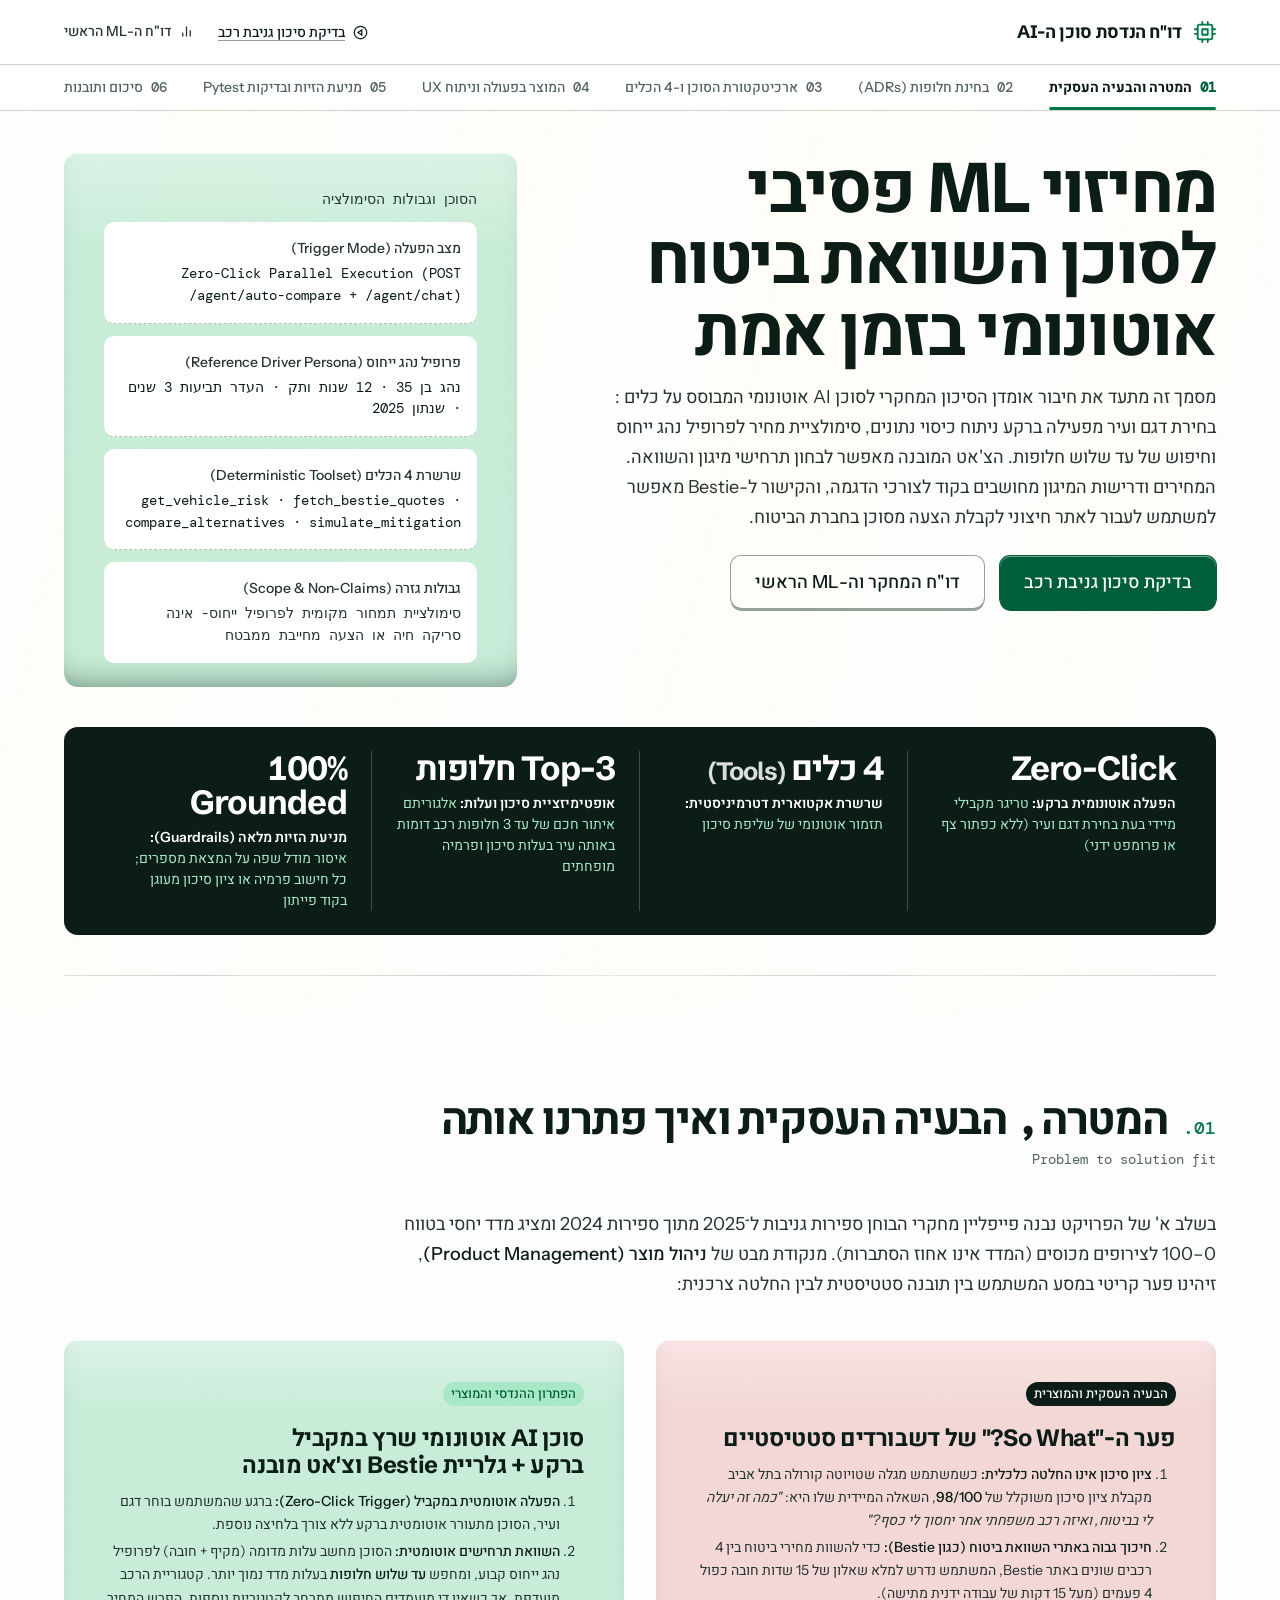
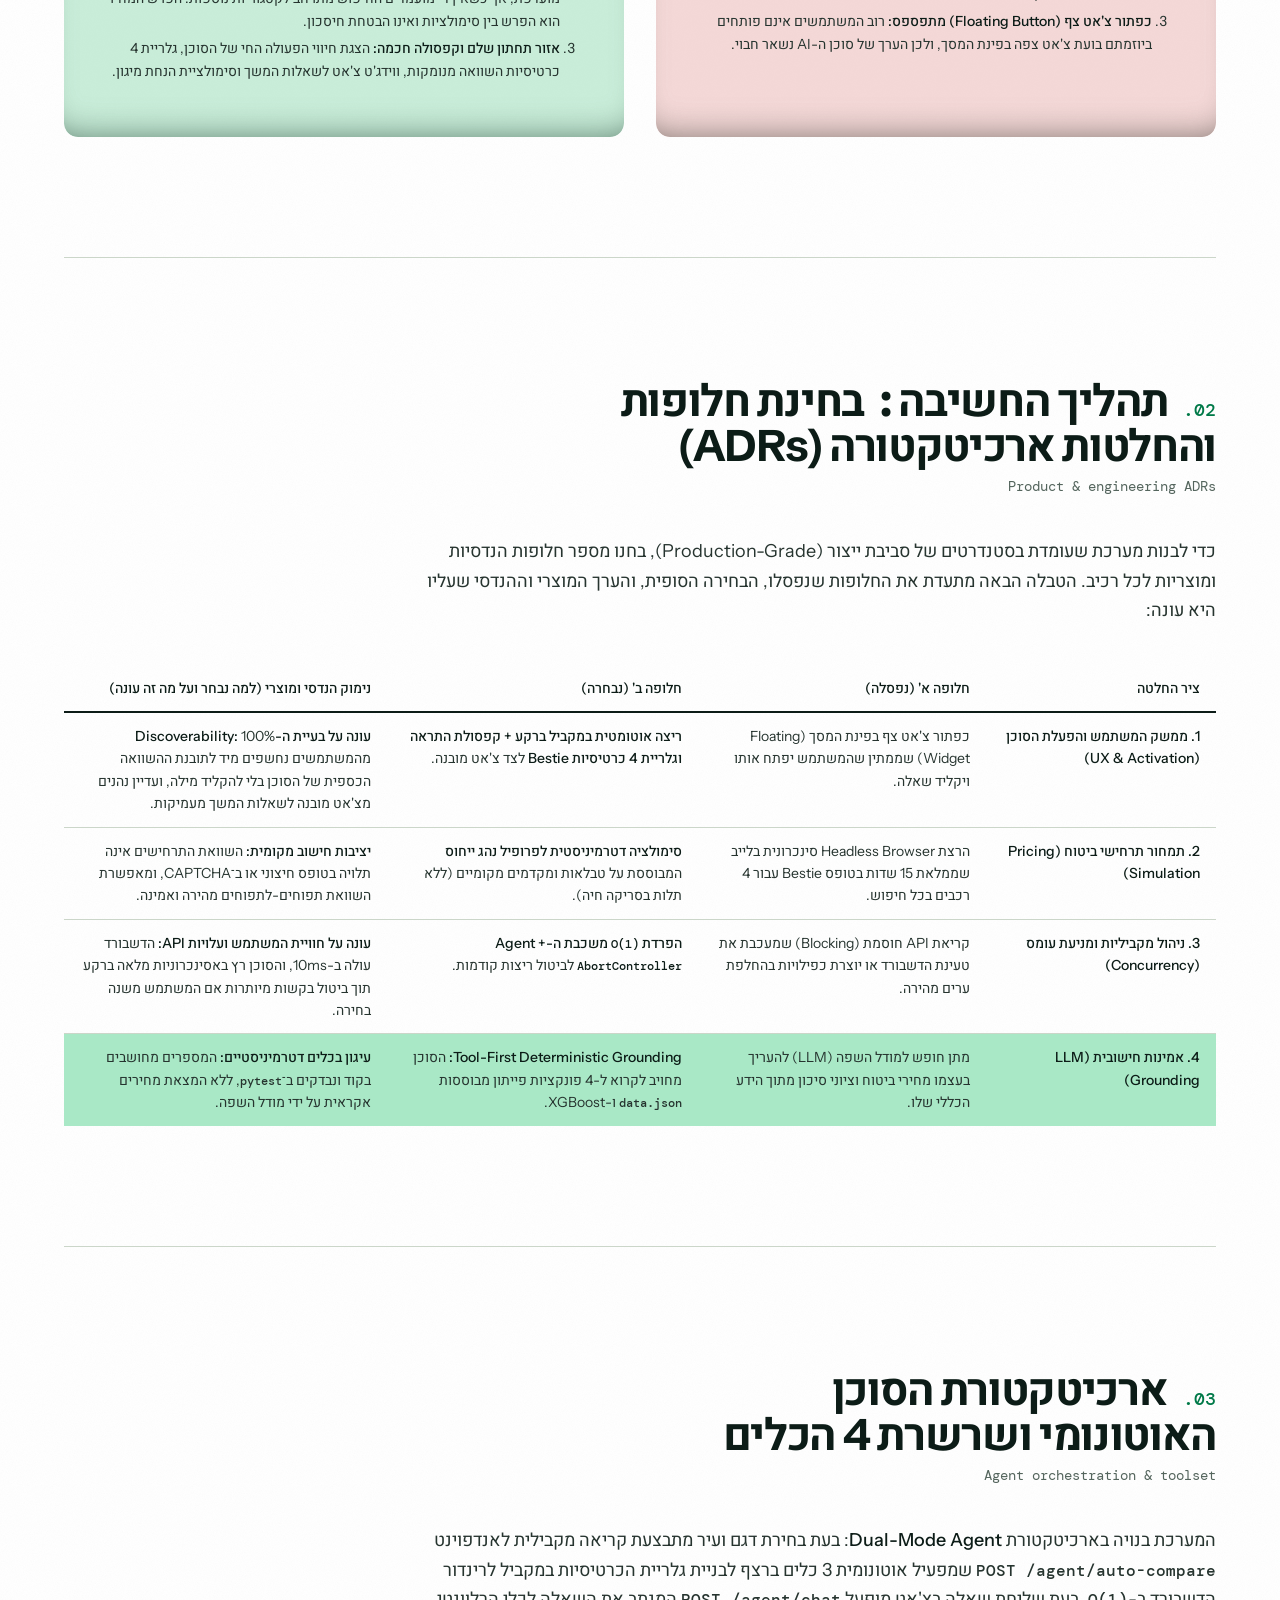
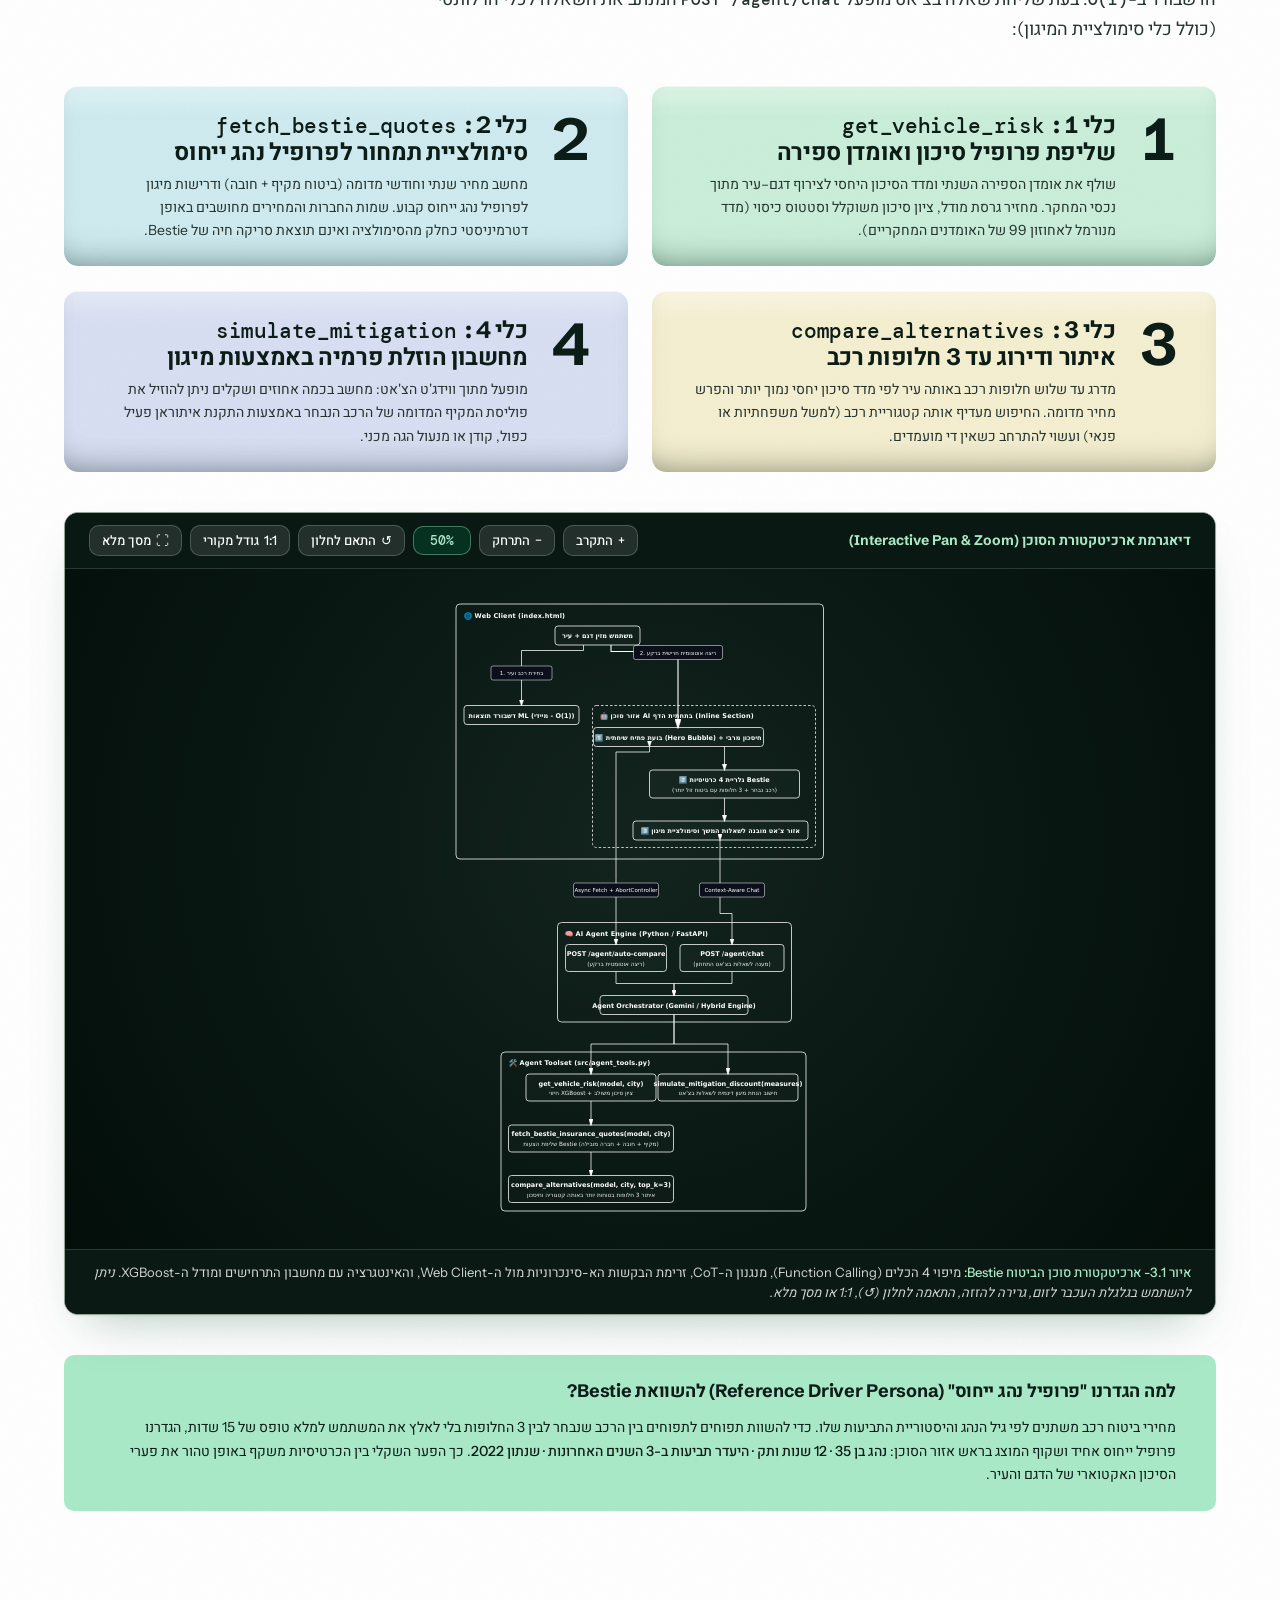
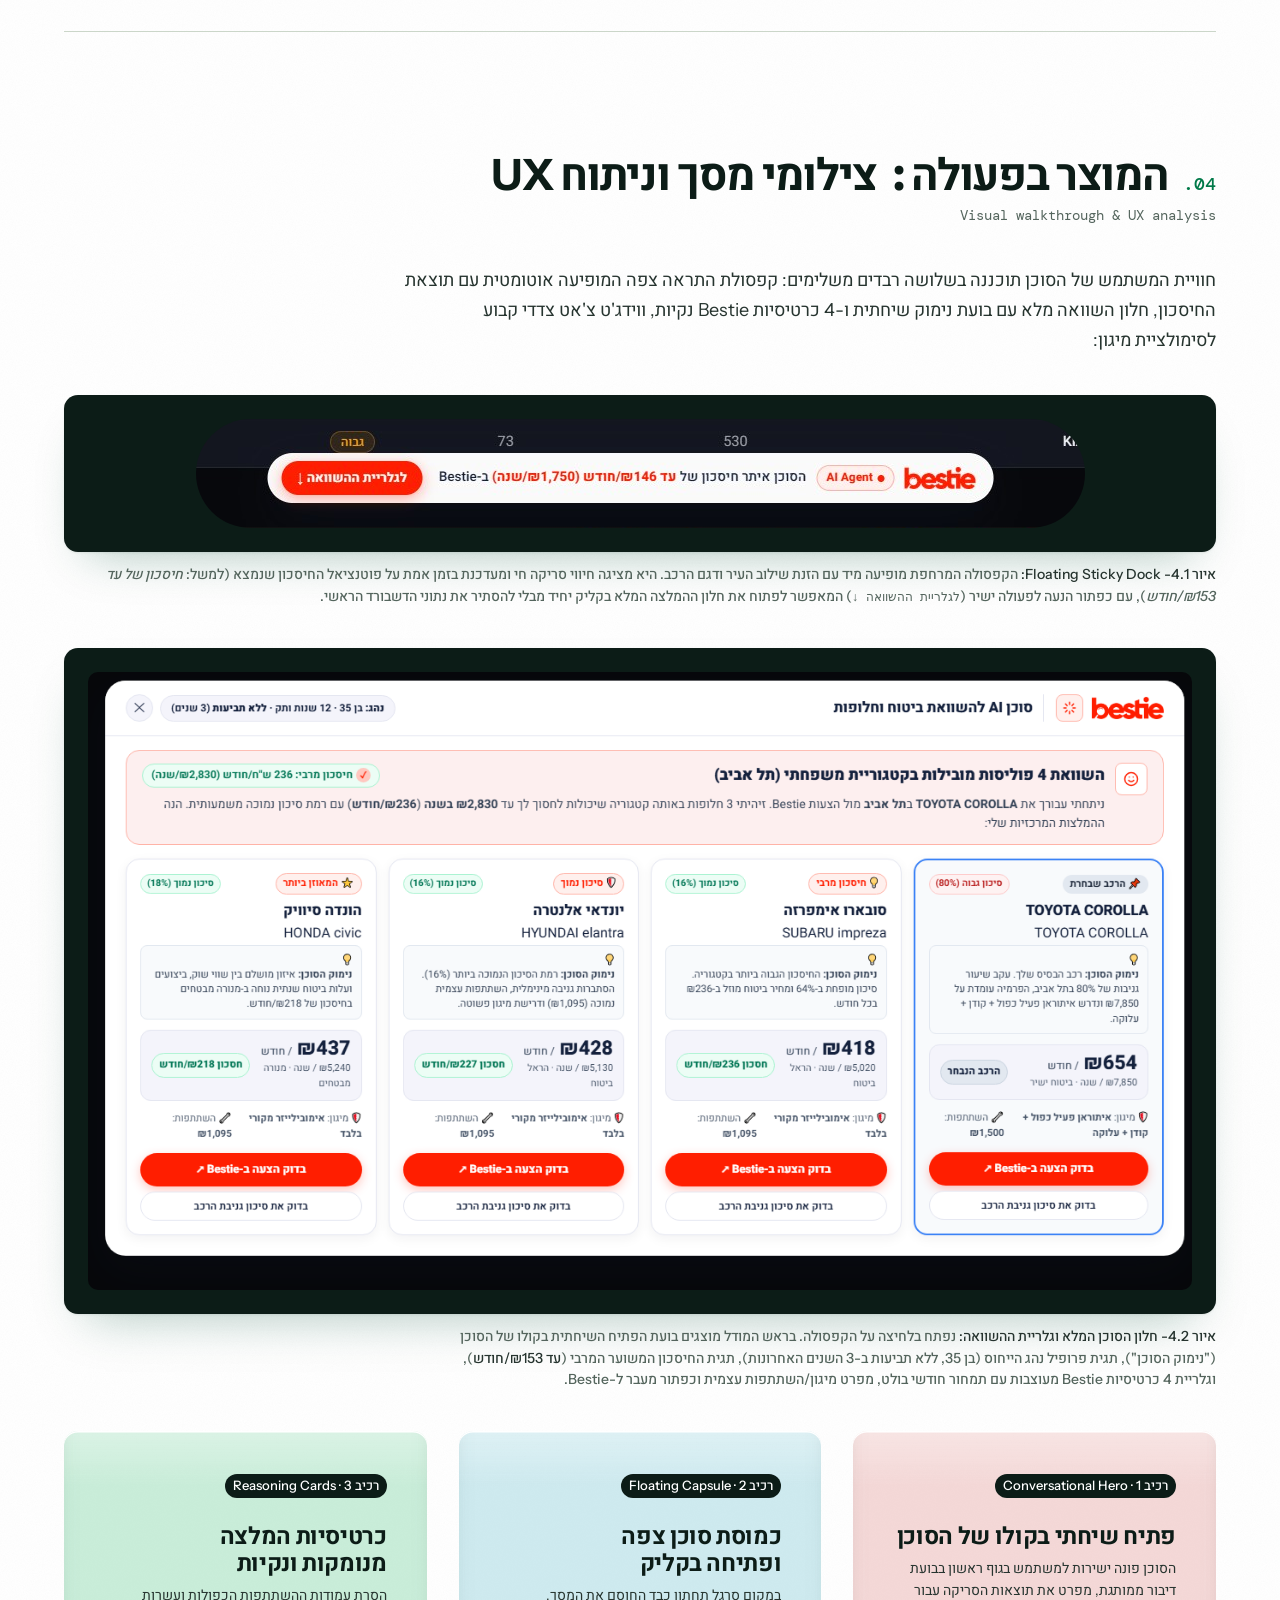
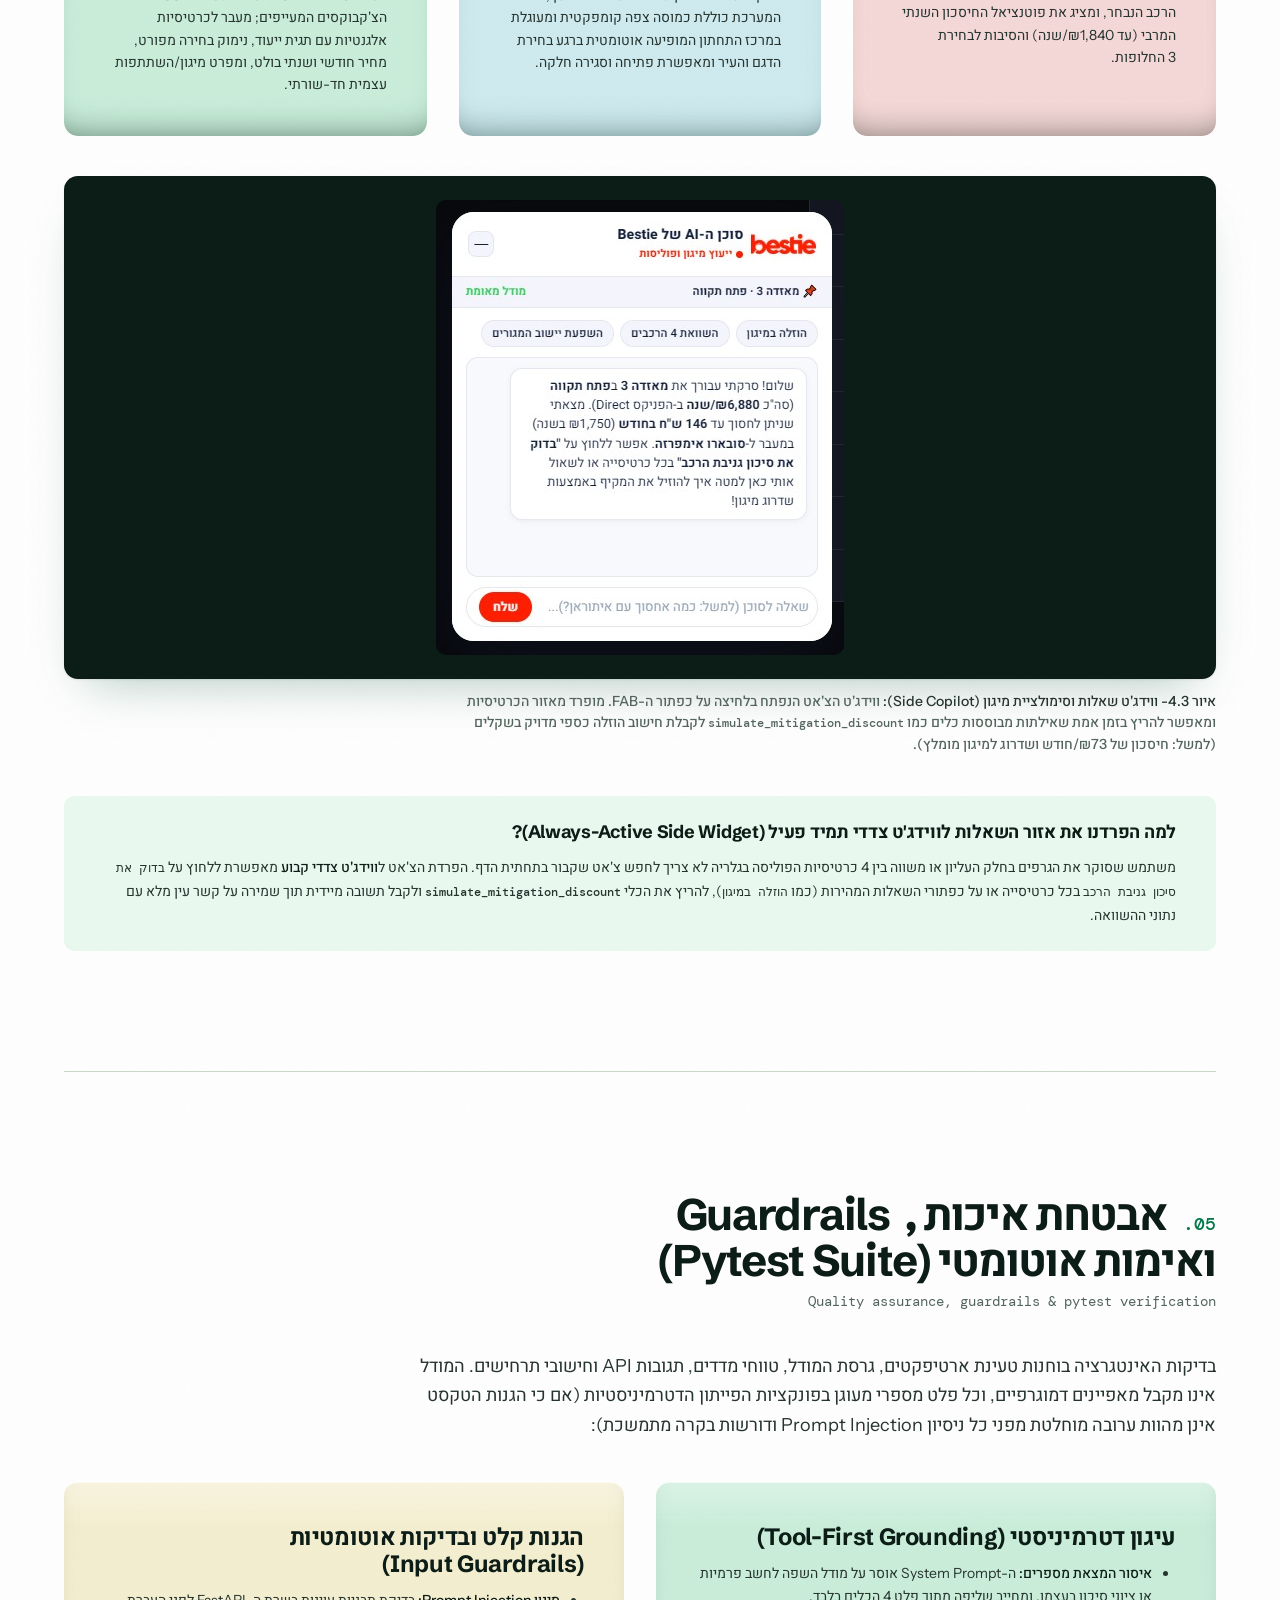
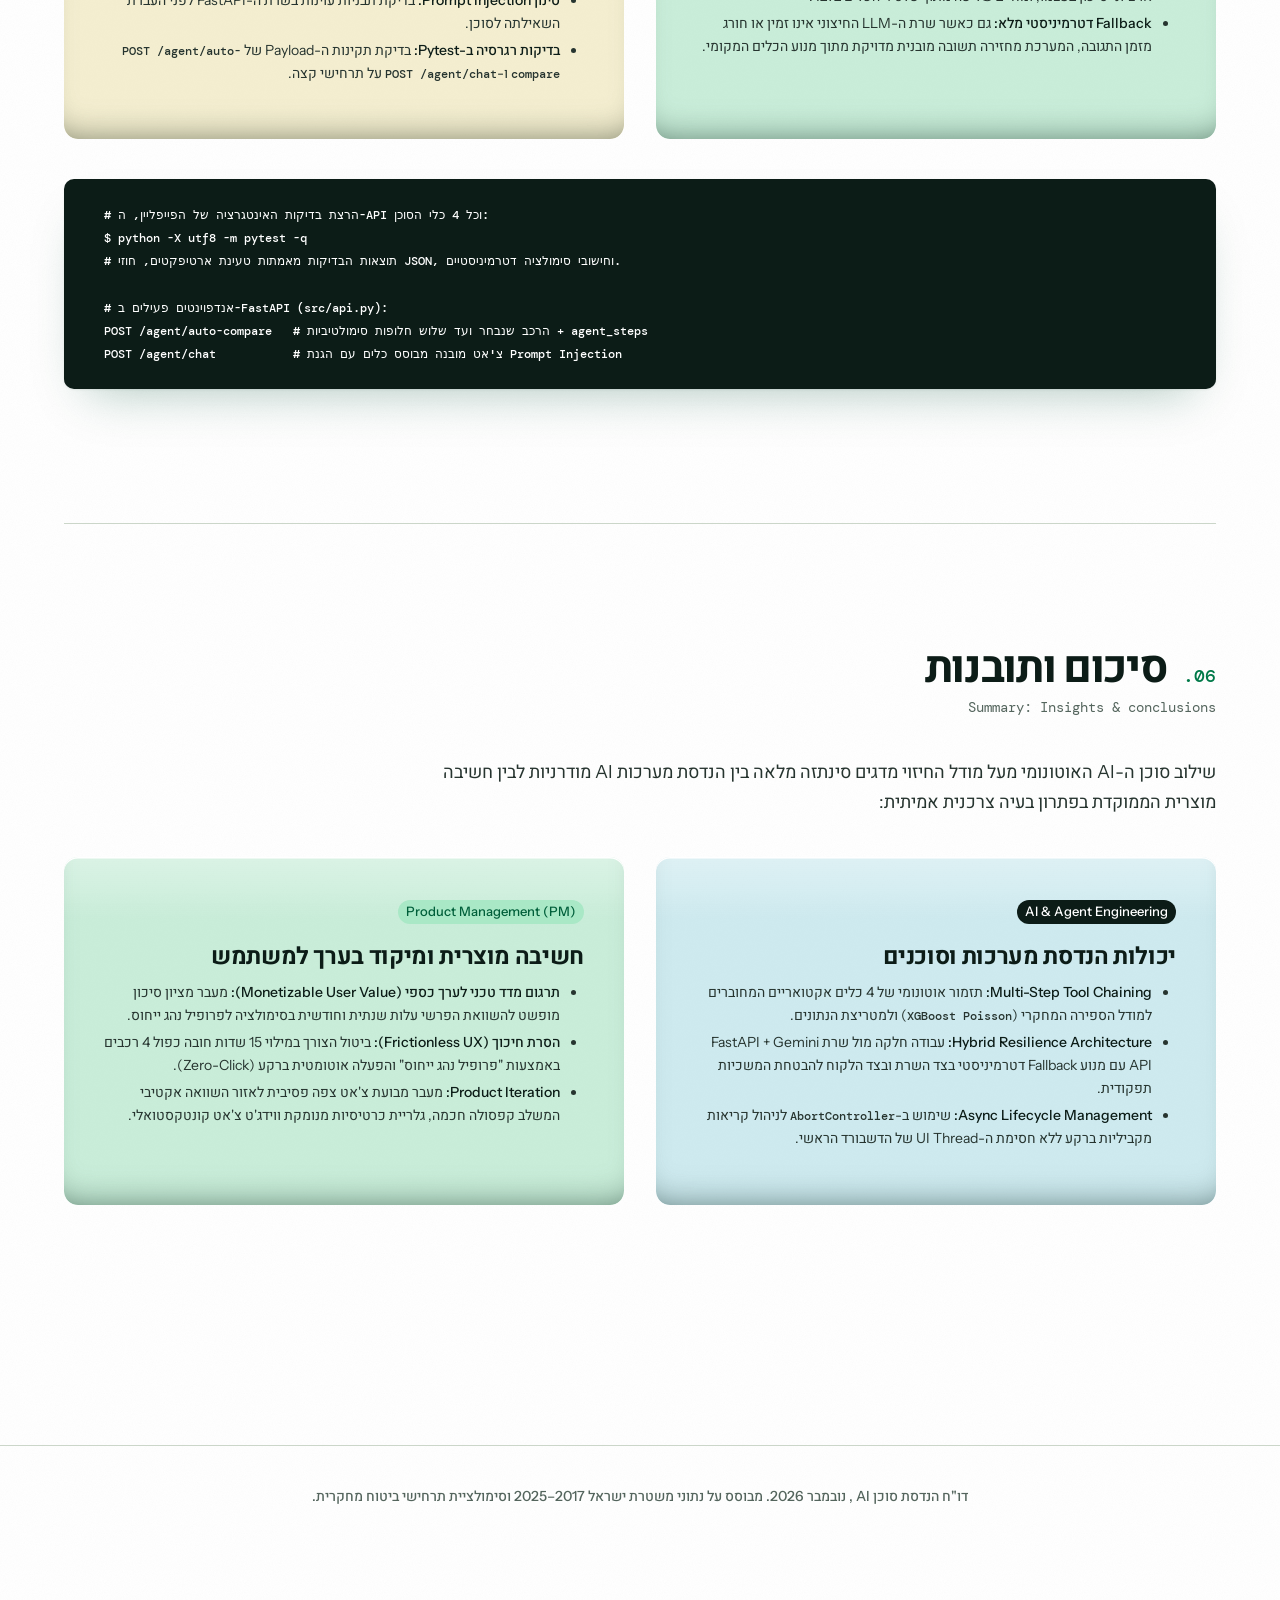
==== web/agent_report.html @ 10a2ee9b "Mobile UX for reports: hamburger nav, compact padding, sticky CTA banner, full-width images" ====
<!DOCTYPE html>
<html lang="he" dir="rtl">

<head>
    <meta charset="utf-8" />
    <meta content="width=device-width, initial-scale=1.0" name="viewport" />
    <title>סוכן אוטונומי לבדיקת חיסכון בביטוח הרכב | AI Engineering &amp; Product Portfolio</title>
    <meta
        content="תיעוד הנדסי ומוצרי מלא של סוכן ה-AI האוטונומי להשוואת מחירי ביטוח רכב באתר Bestie וניתוח חלופות מבוסס XGBoost."
        name="description" />

    <!-- Google Fonts: Dose Theme System -->
    <link href="https://fonts.googleapis.com" rel="preconnect" />
    <link crossorigin="" href="https://fonts.gstatic.com" rel="preconnect" />
    <link
        href="https://fonts.googleapis.com/css2?family=Schibsted+Grotesk:wght@500;700&family=Instrument+Sans:wght@400;500&family=DM+Mono:wght@400;500&family=Heebo:wght@400;500;700&display=swap"
        rel="stylesheet" />

    <style>
        /* Hallmark · shape: Long Document · genre: modern-minimal · theme: Dose · companion: Bestie Copilot Agent Report */
        /* ── tokens (Dose) ──────────────────────────────────────── */
        :root {
            --space-3xs: 2px;
            --space-2xs: 4px;
            --space-xs: 8px;
            --space-sm: 12px;
            --space-md: 16px;
            --space-lg: 24px;
            --space-xl: 40px;
            --space-2xl: 64px;
            --space-3xl: 96px;
            --space-4xl: 144px;
            --text-xs: 0.8125rem;
            --text-sm: 0.875rem;
            --text-md: 1.125rem;
            --text-lg: 1.25rem;
            --text-xl: 1.5625rem;
            --text-2xl: 1.953rem;
            --text-3xl: 2.441rem;
            --text-display-s: clamp(2.25rem, 4vw + 0.5rem, 3.75rem);
            --text-display: clamp(2.5rem, 4vw + 1rem, 4.75rem);
            --text-section: clamp(1.9rem, 2.2vw + 1rem, 3.25rem);
            --text-title: clamp(1.25rem, 0.75vw + 0.875rem, 1.625rem);
            --text-lead: clamp(1.125rem, 0.35vw + 1rem, 1.375rem);
            --ease-out: cubic-bezier(0.16, 1, 0.3, 1);
            --ease-in: cubic-bezier(0.7, 0, 0.84, 0);
            --ease-in-out: cubic-bezier(0.65, 0, 0.35, 1);
            --dur-micro: 120ms;
            --dur-short: 220ms;
            --dur-long: 420ms;
            --container: 1440px;
            --gutter: 64px;
            --gap-columns: 32px;
            --section-gap-s: 120px;
            --section-gap: 144px;
            --section-gap-l: 176px;
            --z-base: 1;
            --z-raised: 10;
            --z-dropdown: 100;
            --z-sticky: 200;
            --z-sticky-nav: 300;
            --z-modal: 400;
            --z-toast: 500;
            --z-tooltip: 600;

            --color-paper: #ffffff;
            --color-paper-2: oklch(96.5% 0.02 160);
            --color-paper-3: oklch(93% 0.036 160);
            --color-ink: oklch(21% 0.025 170);
            --color-ink-2: oklch(31% 0.02 170);
            --color-muted: oklch(49% 0.024 165);
            --color-rule: oklch(86.5% 0.022 140);
            --color-rule-2: oklch(70% 0.024 150);
            --color-accent: oklch(50% 0.13 160);
            --color-accent-deep: oklch(42% 0.11 162);
            --color-accent-soft: oklch(88% 0.08 160);
            --color-accent-ink: oklch(99% 0.006 160);
            --color-focus: oklch(45% 0.14 160);
            --p-mon: oklch(85% 0.052 22);
            --p-tue: oklch(87.5% 0.058 64);
            --p-wed: oklch(91.5% 0.064 98);
            --p-thu: oklch(86.5% 0.075 160);
            --p-fri: oklch(87% 0.048 210);
            --p-sat: oklch(84% 0.045 270);
            --p-sun: oklch(84% 0.048 322);
            --light: oklch(99.4% 0.016 84);
            --glint: oklch(100% 0 0);

            --font-display: "Schibsted Grotesk", "Heebo", ui-sans-serif, sans-serif;
            --font-body: "Instrument Sans", "Heebo", ui-sans-serif, sans-serif;
            --font-outlier: "DM Mono", ui-monospace, monospace;
            --display-weight: 700;
            --tracking-display: -0.03em;
            --radius-card: 14px;
            --radius-inner: 10px;
            --radius-pill: 999px;
            --rule-hair: 1px;
            --shadow-card: 0 1px 2px oklch(30% 0.03 165 / 0.08), 0 24px 48px -24px oklch(40% 0.08 165 / 0.35);
            --shadow-lift: 0 1px 1px oklch(30% 0.03 165 / 0.10), 8px 18px 28px -14px oklch(36% 0.06 165 / 0.32), 18px 40px 60px -30px oklch(40% 0.08 165 / 0.30);
            --header-top-h: 64px;
            --header-nav-h: 48px;
            --header-h: 112px;
            --measure: 52ch;
        }

        /* ── base ───────────────────────────────────────────────── */
        *,
        *::before,
        *::after {
            box-sizing: border-box;
        }

        html,
        body {
            overflow-x: clip;
        }

        html {
            scrollbar-color: var(--color-muted) var(--color-paper);
            scroll-padding-top: calc(var(--header-h) + var(--space-md));
            scroll-behavior: smooth;
        }

        body {
            margin: 0;
            padding-top: var(--header-h);
            padding-bottom: var(--section-gap-s);
            background-color: var(--color-paper);
            background-image: url("data:image/svg+xml,%3Csvg xmlns='http://www.w3.org/2000/svg' width='140' height='140'%3E%3Cfilter id='g'%3E%3CfeTurbulence type='fractalNoise' baseFrequency='0.9' numOctaves='2' stitchTiles='stitch'/%3E%3CfeColorMatrix type='saturate' values='0'/%3E%3C/filter%3E%3Crect width='140' height='140' filter='url(%23g)' opacity='0.05'/%3E%3C/svg%3E");
            color: var(--color-ink-2);
            font-family: var(--font-body);
            font-size: var(--text-md);
            line-height: 1.5;
            font-weight: 400;
            -webkit-font-smoothing: antialiased;
            caret-color: var(--color-accent);
        }

        ::selection {
            background: color-mix(in oklab, var(--color-accent) 22%, transparent);
            color: var(--color-ink);
        }

        :focus-visible {
            outline: 2px solid var(--color-focus);
            outline-offset: 2px;
        }

        a {
            color: inherit;
            text-decoration-thickness: 1px;
            text-underline-offset: 0.2em;
            text-decoration-color: var(--color-rule-2);
            transition: text-decoration-color var(--dur-short) var(--ease-out), color var(--dur-short) var(--ease-out);
        }

        a:hover {
            text-decoration-color: var(--color-accent);
        }

        h1,
        h2,
        h3,
        h4,
        h5 {
            margin: 0;
            font-family: var(--font-display);
            font-weight: var(--display-weight);
            font-synthesis: none;
            font-variant-numeric: lining-nums tabular-nums;
            letter-spacing: var(--tracking-display);
            line-height: 1.02;
            overflow-wrap: break-word;
            min-width: 0;
            text-wrap: balance;
            color: var(--color-ink);
        }

        h1 {
            max-width: 22ch;
            font-size: var(--text-display);
        }

        h2 {
            max-width: 30ch;
            font-size: var(--text-section);
        }

        h3 {
            /* max-width: 40ch; */
            font-size: var(--text-title);
            line-height: 1.15;
            letter-spacing: -0.015em;
        }

        h4,
        h5 {
            max-width: 44ch;
            font-size: var(--text-lg);
            font-weight: 500;
            line-height: 1.3;
            letter-spacing: -0.01em;
        }

        h5 {
            font-size: var(--text-md);
        }

        p {
            margin: 0;
            text-wrap: pretty;
            overflow-wrap: break-word;
            max-width: var(--measure);
        }

        .lead,
        .standfirst {
            font-family: var(--font-body);
            font-size: 20px;
            font-weight: 400;
            line-height: 30px;
            max-width: 52ch;
            color: var(--color-ink-2);
        }

        strong,
        b {
            font-weight: 500;
            color: var(--color-ink);
        }

        h1 strong,
        h2 strong,
        h3 strong,
        h4 strong,
        h5 strong,
        .metric-value strong {
            font-weight: inherit;
            color: inherit;
        }

        img,
        video {
            max-width: 100%;
            height: auto;
            display: block;
        }

        svg {
            display: block;
        }

        code {
            font-family: var(--font-outlier);
            font-weight: 500;
            font-size: 0.88em;
            overflow-wrap: break-word;
        }

        button,
        input,
        select,
        textarea {
            font: inherit;
        }

        small,
        figcaption,
        th,
        nav,
        label,
        .btn,
        .badge,
        .pill-num,
        .contract-label,
        .metric-label {
            font-family: var(--font-body);
            font-weight: 500;
        }

        .container,
        .page-body {
            width: var(--container);
            max-width: 100%;
            margin-inline: auto;
            padding-inline: var(--gutter);
            box-sizing: border-box;
        }

        .num,
        .figure,
        .metric-value,
        td.num {
            font-variant-numeric: lining-nums tabular-nums;
        }

        /* ── reading progress (removed) ────────────────────────── */

        /* ── the plastic surface language ───────────────────────── */
        .plastic {
            border-radius: var(--radius-card);
            background:
                linear-gradient(color-mix(in oklab, var(--glint) 32%, transparent), transparent 18%),
                color-mix(in oklab, var(--t, var(--p-thu)) 62%, transparent);
            box-shadow: inset 0 1.5px 0 var(--glint), inset 0 -24px 36px -28px color-mix(in oklab, var(--t, var(--p-thu)) 45%, var(--color-ink));
        }

        /* ── chrome: the bar and the chapter strip ──────────────── */
        .fixed-header {
            position: fixed;
            inset-block-start: 0;
            inset-inline: 0;
            z-index: var(--z-sticky-nav);
            background: color-mix(in oklab, var(--color-paper) 94%, transparent);
            backdrop-filter: blur(10px);
            border-bottom: var(--rule-hair) solid var(--color-rule);
        }

        .header-inner {
            display: flex;
            align-items: center;
            justify-content: space-between;
            gap: var(--space-lg);
            min-height: var(--header-top-h);
            width: var(--container);
            max-width: 100%;
            margin-inline: auto;
            padding-inline: var(--gutter);
            box-sizing: border-box;
        }

        .header-brand {
            display: flex;
            align-items: center;
            gap: var(--space-sm);
            min-width: 0;
        }

        .header-brand-icon {
            color: var(--color-accent);
            flex-shrink: 0;
        }

        .header-brand-icon svg {
            width: 22px;
            height: 22px;
        }

        .header-title {
            margin: 0;
            font-family: var(--font-display);
            font-size: var(--text-md);
            font-weight: 700;
            line-height: 1.15;
            letter-spacing: -0.02em;
            color: var(--color-ink);
            white-space: nowrap;
        }

        .header-subtitle {
            margin: 0;
            font-family: var(--font-outlier);
            font-size: var(--text-xs);
            color: var(--color-muted);
            line-height: 1.3;
            white-space: nowrap;
        }

        .header-actions {
            display: flex;
            align-items: center;
            gap: var(--space-lg);
            flex-shrink: 0;
            min-width: 0;
            max-width: 100%;
        }

        .btn-secondary-nav {
            display: inline-flex;
            align-items: center;
            gap: var(--space-xs);
            font-family: var(--font-body);
            font-size: var(--text-sm);
            font-weight: 500;
            color: var(--color-ink-2);
            text-decoration: none;
            white-space: nowrap;
            padding-block: var(--space-xs);
            border-bottom: 1px solid transparent;
            transition: color var(--dur-micro) var(--ease-out), border-color var(--dur-micro) var(--ease-out);
        }

        .btn-secondary-nav:hover {
            color: var(--color-ink);
            border-bottom-color: var(--color-accent);
        }

        .btn-secondary-nav:active {
            transform: translateY(1px);
        }

        .btn-secondary-nav svg {
            width: 15px;
            height: 15px;
        }

        .btn-live-app {
            display: inline-flex;
            align-items: center;
            gap: var(--space-xs);
            font-family: var(--font-body);
            font-size: var(--text-sm);
            font-weight: 500;
            color: var(--color-ink);
            text-decoration: underline;
            text-decoration-color: var(--color-rule-2);
            text-underline-offset: 0.22em;
            white-space: nowrap;
            transition: text-decoration-color var(--dur-short) var(--ease-out);
        }

        .btn-live-app:hover {
            text-decoration-color: var(--color-accent);
        }

        .btn-live-app svg {
            width: 15px;
            height: 15px;
        }

        .chapter-nav-bar {
            border-top: var(--rule-hair) solid var(--color-rule);
            background: var(--color-paper);
        }

        .chapter-nav-pills {
            position: relative;
            display: flex;
            align-items: stretch;
            justify-content: space-between;
            gap: clamp(12px, 1.5vw, 28px);
            width: var(--container);
            max-width: 100%;
            margin-inline: auto;
            padding-inline: var(--gutter);
            box-sizing: border-box;
            overflow-x: auto;
            scrollbar-width: none;
        }

        .chapter-nav-pills::-webkit-scrollbar {
            display: none;
        }

        .chap-nav-pill {
            position: relative;
            display: inline-flex;
            align-items: center;
            gap: var(--space-xs);
            padding-block: var(--space-sm);
            font-family: var(--font-body);
            font-size: var(--text-sm);
            font-weight: 500;
            color: var(--color-muted);
            text-decoration: none;
            white-space: nowrap;
            flex-shrink: 0;
            transition: color var(--dur-micro) var(--ease-out);
        }

        .chap-nav-pill:hover {
            color: var(--color-ink);
        }

        .chap-nav-pill:active {
            transform: translateY(1px);
        }

        .chap-nav-pill.active {
            color: var(--color-ink);
            font-weight: 700;
        }

        .pill-num {
            font-family: var(--font-outlier);
            font-variant-numeric: tabular-nums;
            color: var(--color-muted);
            min-width: auto;
            flex-shrink: 0;
            display: inline-block;
        }

        .chap-nav-pill.active .pill-num {
            color: var(--color-accent-deep);
            font-weight: 700;
        }

        .nav-underline-indicator {
            position: absolute;
            inset-block-end: 0;
            left: 0;
            height: 3px;
            border-radius: var(--radius-pill);
            background: var(--color-accent);
            pointer-events: none;
            z-index: 2;
            transform: translate3d(0, 0, 0);
            transition: transform 0.28s cubic-bezier(0.2, 0.9, 0.3, 1.2), width 0.24s cubic-bezier(0.2, 0.9, 0.3, 1.2), opacity 0.2s ease-out;
            opacity: 0;
        }

        /* ── controls: moulded plastic ──────────────────────────── */
        .btn {
            display: inline-flex;
            align-items: center;
            justify-content: center;
            gap: var(--space-xs);
            min-height: 52px;
            padding-inline: var(--space-lg);
            border: 0;
            border-radius: var(--radius-inner);
            background: var(--color-paper-2);
            color: var(--color-ink);
            font-family: var(--font-body);
            font-weight: 500;
            font-size: var(--text-md);
            line-height: 1;
            white-space: nowrap;
            text-decoration: none;
            cursor: pointer;
            box-shadow: inset 0 1px 0 var(--glint), 0 0 0 1px var(--color-rule), 0 3px 0 var(--color-rule);
            transition: transform var(--dur-micro) var(--ease-out), box-shadow var(--dur-micro) var(--ease-out);
        }

        .btn:hover {
            box-shadow: inset 0 1px 0 var(--glint), 0 0 0 1px var(--color-rule-2), 0 3px 0 var(--color-rule-2);
        }

        .btn:active {
            transform: translateY(3px);
            box-shadow: inset 0 1px 0 var(--glint), 0 0 0 1px var(--color-rule);
        }

        .btn--primary,
        .btn:not(.btn--quiet) {
            background: var(--color-accent-deep);
            color: var(--color-accent-ink);
            box-shadow: inset 0 1px 0 color-mix(in oklab, var(--glint) 45%, transparent), 0 0 0 1px var(--color-accent-deep), 0 3px 0 var(--color-accent-deep);
        }

        .btn--primary:hover,
        .btn:not(.btn--quiet):hover {
            background: var(--color-accent);
            box-shadow: inset 0 1px 0 color-mix(in oklab, var(--glint) 45%, transparent), 0 0 0 1px var(--color-accent), 0 3px 0 var(--color-accent-deep);
        }

        .btn--quiet {
            background: transparent;
            color: var(--color-ink);
            box-shadow: inset 0 1px 0 var(--glint), 0 0 0 1px var(--color-rule-2), 0 3px 0 var(--color-rule-2);
        }

        .btn--quiet:hover {
            background: var(--color-paper-2);
            box-shadow: inset 0 1px 0 var(--glint), 0 0 0 1px var(--color-ink-2), 0 3px 0 var(--color-ink-2);
        }

        /* ── hero (Settled: the study text beside its contract tray) ── */
        .hero {
            position: relative;
            padding-block: var(--space-xl);
        }

        .hero::before {
            content: "";
            position: absolute;
            inset: calc(-1 * var(--space-xl)) calc(-1 * var(--space-2xl));
            z-index: 0;
            pointer-events: none;
            background:
                linear-gradient(105deg, transparent 12%, color-mix(in oklab, var(--light) 70%, transparent) 12.5%, transparent 27%),
                linear-gradient(105deg, transparent 31%, color-mix(in oklab, var(--light) 55%, transparent) 31.5%, transparent 45%),
                linear-gradient(105deg, transparent 52%, color-mix(in oklab, var(--light) 65%, transparent) 52.5%, transparent 71%),
                linear-gradient(105deg, transparent 75%, color-mix(in oklab, var(--light) 45%, transparent) 75.5%, transparent 93%);
            filter: blur(16px);
        }

        .hero>* {
            position: relative;
            z-index: 1;
        }

        .study-split {
            display: grid;
            grid-template-columns: minmax(0, 7fr) minmax(0, 5fr);
            gap: var(--space-2xl);
            align-items: start;
        }

        .study-copy {
            max-width: 62ch;
        }

        .study-copy h1 {
            font-size: 70px;
        }

        .study-copy .lead {
            font-size: 18px;
        }

        .hero .lead {
            margin-top: var(--space-md);
            max-width: 52ch;
        }

        .hero-actions {
            display: flex;
            flex-wrap: wrap;
            align-items: center;
            gap: var(--space-md);
            margin-top: var(--space-lg);
        }

        .hero-figures {
            display: grid;
            grid-template-columns: repeat(4, minmax(0, 1fr));
            margin-top: var(--space-xl);
            padding: var(--space-lg) var(--space-xl);
            background: var(--color-ink);
            color: var(--color-paper);
            border-radius: var(--radius-card);
        }

        .contract-grid>*,
        .hero-figures>* {
            min-width: 0;
        }

        .metric-card {
            padding-inline: var(--space-lg);
            border-inline-start: 1px solid color-mix(in oklab, var(--color-paper) 22%, transparent);
            min-width: 0;
            text-align: right;
        }

        .metric-card:first-child {
            padding-inline-start: 0;
            border-inline-start: 0;
        }

        .metric-value {
            font-family: var(--font-display);
            font-size: clamp(1.6rem, 2vw + 0.5rem, 2.6rem);
            font-weight: 700;
            line-height: 1.02;
            letter-spacing: var(--tracking-display);
            font-variant-numeric: lining-nums tabular-nums;
            overflow-wrap: break-word;
            color: var(--color-paper);
            text-align: right;
            direction: rtl;
        }

        .metric-card--lead .metric-value {
            color: var(--color-accent-soft);
        }

        .metric-label {
            margin-top: var(--space-xs);
            font-family: var(--font-body);
            font-size: var(--text-sm);
            font-weight: 500;
            color: var(--color-accent-soft);
            line-height: 1.45;
            font-weight: 400;
            line-height: 1.5;
            text-align: right;
            direction: rtl;
        }

        .metric-label strong {
            color: #ffffff;
            font-weight: 600;
        }

        /* ── the signature: the contract as a pharmacy tray ── */
        .contract-band {
            --t: var(--p-thu);
            margin-top: 0;
            padding: var(--space-xl) var(--space-xl) var(--space-lg);
            border-radius: var(--radius-card);
            background:
                linear-gradient(color-mix(in oklab, var(--glint) 32%, transparent), transparent 18%),
                color-mix(in oklab, var(--t) 62%, transparent);
            box-shadow: inset 0 1.5px 0 var(--glint), inset 0 -24px 36px -28px color-mix(in oklab, var(--t) 45%, var(--color-ink));
        }

        .contract-head {
            font-family: var(--font-outlier);
            font-size: var(--text-sm);
            font-weight: 500;
            letter-spacing: 0;
            color: var(--color-ink-2);
        }

        .contract-grid {
            display: grid;
            grid-template-columns: minmax(0, 1fr);
            gap: var(--space-sm);
            margin-top: var(--space-md);
        }

        .contract-card {
            padding: var(--space-md);
            background: color-mix(in oklab, var(--glint) 55%, var(--color-paper));
            border-radius: var(--radius-inner);
            border-bottom: 1px dashed color-mix(in oklab, var(--color-rule-2) 70%, transparent);
            min-width: 0;
        }

        .contract-label {
            font-family: var(--font-body);
            font-size: var(--text-sm);
            font-weight: 500;
            color: var(--color-ink-2);
        }

        .contract-val {
            margin-top: var(--space-2xs);
            font-family: var(--font-outlier);
            font-size: var(--text-sm);
            color: var(--color-ink);
            line-height: 1.55;
        }

        .contract-card.alert-card {
            margin: 0;
            padding: var(--space-md);
            background: white;
            border-bottom: 0;
        }

        .contract-card.alert-card .contract-label {
            color: var(--color-ink-2);
        }

        .contract-card.alert-card .contract-val {
            color: var(--color-ink-2);
        }

        .key-note {
            display: grid;
            grid-template-columns: minmax(0, 1fr);
            gap: var(--space-xs);
            margin-top: 0;
            padding-top: 8px;
            padding-bottom: 8px;
            border-top: var(--rule-hair) solid var(--color-rule);
        }

        /* ── chapters ───────────────────────────────────────────── */
        .section-card,
        .report-section {
            padding-block: var(--section-gap-s);
            border-top: var(--rule-hair) solid var(--color-rule);
            scroll-margin-top: calc(var(--header-h) + var(--space-md));
        }

        .chapter-head {
            display: block;
            margin-bottom: var(--space-xl);
        }

        .ch-num {
            font-family: var(--font-outlier);
            font-size: var(--text-md);
            font-weight: 500;
            font-variant-numeric: tabular-nums;
            color: var(--color-accent);
            letter-spacing: 0;
            margin-inline-end: var(--space-xs);
        }

        .chapter-id {
            font-family: var(--font-outlier);
            font-size: var(--text-sm);
            color: var(--color-muted);
            margin-top: var(--space-xs);
            direction: ltr;
            text-align: right;
        }

        .section-intro {
            font-size: var(--text-md);
            color: var(--color-ink-2);
            line-height: 1.65;
            max-width: 66ch;
            margin-top: var(--space-md);
        }

        .block-head {
            font-size: var(--text-title);
            margin-top: var(--space-2xl);
            max-width: 48ch;
        }

        .block-sub {
            font-size: var(--text-sm);
            color: var(--color-muted);
            margin-top: var(--space-2xs);
            max-width: 66ch;
            line-height: 1.6;
        }

        .section-card>p {
            margin-top: var(--space-md);
            max-width: 68ch;
        }

        .section-card h3 {
            margin-top: var(--space-2xl);
        }

        .section-card h4 {
            margin-top: var(--space-lg);
        }

        .section-card h3+*,
        .section-card h4+* {
            margin-top: var(--space-sm);
        }

        /* ── Two bands side by side & Three-compartment trays ──── */
        .bands {
            display: grid;
            grid-template-columns: repeat(2, minmax(0, 1fr));
            gap: var(--gap-columns);
            margin-top: var(--space-xl);
        }

        @media (max-width: 60rem) {
            .bands {
                grid-template-columns: minmax(0, 1fr);
            }
        }

        .band {
            padding: var(--space-xl);
            min-width: 0;
        }

        .band h3 {
            font-size: var(--text-title);
            margin-top: var(--space-3xs);
        }

        .band p {
            font-size: var(--text-sm);
            color: var(--color-ink-2);
            margin-top: var(--space-sm);
            line-height: 1.65;
            max-width: 56ch;
        }

        .band ul,
        .band ol {
            font-size: var(--text-sm);
            color: var(--color-ink-2);
            margin-top: var(--space-sm);
            line-height: 1.65;
            padding-inline-start: var(--space-lg);
        }

        .band li+li {
            margin-top: var(--space-2xs);
        }

        .tray {
            display: grid;
            grid-template-columns: repeat(3, minmax(0, 1fr));
            gap: var(--gap-columns);
            margin-top: var(--space-xl);
        }

        @media (max-width: 60rem) {
            .tray {
                grid-template-columns: minmax(0, 1fr);
            }
        }

        .comp {
            padding: var(--space-xl);
            min-width: 0;
        }

        .comp h3 {
            font-size: var(--text-title);
            margin-top: var(--space-xs);
        }

        .comp p {
            margin-top: var(--space-xs);
            color: var(--color-ink-2);
            font-size: var(--text-sm);
            line-height: 1.6;
        }

        /* ── Stations (sequence as plastic bands) ──────────────── */
        .stations {
            margin-top: var(--space-xl);
            display: grid;
            grid-template-columns: repeat(2, minmax(0, 1fr));
            gap: var(--space-lg);
        }

        .station {
            min-width: 0;
            padding: var(--space-lg) var(--space-xl);
            display: grid;
            grid-template-columns: auto minmax(0, 1fr);
            gap: var(--space-lg);
            align-items: start;
        }

        @media (max-width: 60rem) {
            .stations {
                grid-template-columns: minmax(0, 1fr);
            }

            .station {
                grid-template-columns: 1fr;
                gap: var(--space-md);
                padding: var(--space-lg);
            }
        }

        .station-num {
            font-family: var(--font-display);
            font-weight: var(--display-weight);
            letter-spacing: var(--tracking-display);
            font-size: var(--text-display-s);
            line-height: 1;
            color: var(--color-ink);
            font-variant-numeric: tabular-nums;
        }

        .station h3 {
            font-size: var(--text-title);
            margin-top: var(--space-3xs);
            font-variant-numeric: tabular-nums;
        }

        .station p {
            font-size: var(--text-sm);
            color: var(--color-ink-2);
            margin-top: var(--space-xs);
            line-height: 1.65;
            max-width: 100%;
        }

        .station .challenge,
        .station .solution {
            border-radius: var(--radius-inner);
            padding: var(--space-md) var(--space-lg);
            font-size: var(--text-sm);
            line-height: 1.65;
            margin-top: var(--space-sm);
        }

        .station .challenge {
            background: color-mix(in oklab, var(--glint) 50%, transparent);
            color: var(--color-ink-2);
        }

        .station .solution {
            background: var(--color-accent-soft);
            color: var(--color-ink-2);
        }

        .station .solution strong,
        .station .challenge strong {
            color: var(--color-ink);
        }

        /* ── Tables ─────────────────────────────────────────────── */
        .tbl-wrap {
            overflow-x: auto;
            margin-top: var(--space-xl);
        }

        .tbl {
            width: 100%;
            border-collapse: collapse;
            font-size: var(--text-sm);
        }

        .tbl th {
            font-weight: 500;
            color: var(--color-ink);
            text-align: start;
            padding: var(--space-sm) var(--space-md);
            border-bottom: 2px solid var(--color-ink);
            white-space: nowrap;
        }

        .tbl td {
            padding: var(--space-sm) var(--space-md);
            border-bottom: var(--rule-hair) solid var(--color-rule);
            color: var(--color-ink-2);
            vertical-align: top;
            line-height: 1.6;
        }

        .tbl tr:last-child td {
            border-bottom: 0;
        }

        .tbl .c {
            text-align: center;
        }

        .tbl .num {
            font-family: var(--font-outlier);
            font-variant-numeric: tabular-nums;
            white-space: nowrap;
            color: var(--color-ink);
        }

        .row-hi td {
            background: var(--color-paper-2);
        }

        .row-win td {
            background: var(--color-accent-soft);
        }

        /* ── Chips ──────────────────────────────────────────────── */
        .chip {
            display: inline-block;
            padding: var(--space-3xs) var(--space-xs);
            border-radius: var(--radius-pill);
            font-size: var(--text-xs);
            font-weight: 500;
            white-space: nowrap;
            margin-bottom: 1rem;
        }

        .chip-ink {
            background: var(--color-ink);
            color: var(--color-paper);
        }

        .chip-mint {
            background: var(--color-accent-soft);
            color: var(--color-accent-deep);
        }

        .chip-grey {
            background: var(--color-paper-2);
            color: var(--color-muted);
        }

        .chip-line {
            border: var(--rule-hair) solid var(--color-rule-2);
            color: var(--color-ink-2);
        }

        /* ── Notes (callouts) ───────────────────────────────────── */
        .note {
            background: var(--color-paper-2);
            border-radius: var(--radius-inner);
            padding: var(--space-lg) var(--space-xl);
            margin-top: var(--space-xl);
            font-size: var(--text-sm);
            color: var(--color-ink-2);
            line-height: 1.7;
            min-width: 0;
            overflow-x: auto;
        }

        .note ul,
        .note ol {
            padding-inline-start: var(--space-lg);
            margin-top: var(--space-xs);
        }

        .note li+li {
            margin-top: var(--space-2xs);
        }

        .note--mint {
            background: var(--color-accent-soft);
            color: var(--color-ink);
        }

        .note-head {
            font-size: var(--text-md);
            line-height: 1.35;
            margin-bottom: var(--space-2xs);
            font-weight: 700;
            color: var(--color-ink);
        }

        /* ── Charts & Screenshots ───────────────────────────────── */
        .chart {
            margin: var(--space-xl) 0 0;
        }

        .charts-2 {
            display: grid;
            grid-template-columns: repeat(2, minmax(0, 1fr));
            gap: var(--gap-columns);
            margin-top: var(--space-xl);
        }

        @media (max-width: 60rem) {
            .charts-2 {
                grid-template-columns: minmax(0, 1fr);
            }
        }

        .chart-frame {
            border-radius: var(--radius-card);
            overflow: hidden;
            cursor: zoom-in;
            background: var(--color-paper-2);
            display: flex;
            justify-content: center;
            align-items: center;
            padding: var(--space-md);
            box-shadow: var(--shadow-card);
            transition: transform var(--dur-short) var(--ease-out);
        }

        .chart-frame--dark {
            background: var(--color-ink);
            padding: var(--space-lg);
        }

        .chart-frame:hover {
            transform: translateY(-2px);
        }

        .chart-frame img {
            max-width: 100%;
            height: auto;
            display: block;
            border-radius: var(--radius-inner);
        }

        .chart figcaption {
            margin-top: var(--space-sm);
            font-size: var(--text-sm);
            color: var(--color-muted);
            line-height: 1.55;
            max-width: 85ch;
        }

        .chart figcaption strong {
            color: var(--color-ink-2);
        }

        /* ── Interactive Diagram Viewer (Dose Studio Adaptation) ── */
        .diagram-viewer-wrap {
            position: relative;
            background: var(--color-ink);
            border: var(--rule-hair) solid var(--color-rule-2);
            border-radius: var(--radius-card);
            overflow: hidden;
            box-shadow: var(--shadow-card);
            margin-top: var(--space-xl);
            user-select: none;
            scroll-margin-top: calc(var(--header-h) + var(--space-md));
        }

        .diagram-toolbar {
            display: flex;
            align-items: center;
            justify-content: space-between;
            padding: var(--space-sm) var(--space-lg);
            background: color-mix(in oklab, var(--color-ink) 92%, black);
            border-bottom: 1px solid color-mix(in oklab, var(--color-paper) 14%, transparent);
            color: var(--color-paper);
            flex-wrap: wrap;
            gap: var(--space-sm);
            z-index: 10;
            position: relative;
        }

        .diagram-toolbar-title {
            display: flex;
            align-items: center;
            gap: var(--space-xs);
            font-family: var(--font-display);
            font-weight: 700;
            font-size: var(--text-sm);
            color: var(--color-accent-soft);
        }

        .diagram-toolbar-actions {
            display: flex;
            align-items: center;
            gap: var(--space-xs);
            flex-wrap: wrap;
        }

        .diagram-tool-btn {
            background: color-mix(in oklab, var(--color-paper) 10%, transparent);
            border: 1px solid color-mix(in oklab, var(--color-paper) 20%, transparent);
            color: var(--color-paper);
            border-radius: var(--radius-inner);
            padding: 5px 12px;
            font-family: var(--font-body);
            font-size: var(--text-xs);
            font-weight: 500;
            cursor: pointer;
            display: inline-flex;
            align-items: center;
            gap: 5px;
            transition: background var(--dur-micro) var(--ease-out), transform var(--dur-micro) var(--ease-out);
        }

        .diagram-tool-btn:hover {
            background: color-mix(in oklab, var(--color-paper) 20%, transparent);
            transform: translateY(-1px);
        }

        .diagram-tool-btn:active {
            transform: translateY(0);
        }

        .diagram-zoom-badge {
            background: color-mix(in oklab, var(--color-accent) 25%, transparent);
            color: var(--color-accent-soft);
            border: 1px solid color-mix(in oklab, var(--color-accent-soft) 40%, transparent);
            padding: 4px 10px;
            border-radius: var(--radius-inner);
            font-family: var(--font-outlier);
            font-weight: 500;
            font-size: var(--text-xs);
            min-width: 58px;
            text-align: center;
        }

        .diagram-viewport {
            position: relative;
            width: 100%;
            height: 680px;
            background: radial-gradient(circle at 50% 40%, oklch(24% 0.025 170) 0%, oklch(15% 0.02 170) 100%);
            overflow: hidden;
            cursor: grab;
            display: block;
            direction: ltr;
            user-select: none;
        }

        .diagram-viewport.is-dragging {
            cursor: grabbing;
        }

        .diagram-image-wrapper {
            position: absolute;
            left: 0;
            top: 0;
            transform-origin: 0 0;
            will-change: transform;
        }

        .diagram-image-wrapper img {
            display: block;
            pointer-events: none;
            user-select: none;
            -webkit-user-drag: none;
            max-width: none !important;
        }

        .diagram-caption {
            background: color-mix(in oklab, var(--color-ink) 94%, black);
            color: color-mix(in oklab, var(--color-paper) 82%, transparent);
            border-top: 1px solid color-mix(in oklab, var(--color-paper) 14%, transparent);
            padding: var(--space-sm) var(--space-lg);
            font-size: var(--text-xs);
            line-height: 1.55;
        }

        .diagram-caption strong {
            color: var(--color-accent-soft);
        }

        .diagram-viewer-wrap:fullscreen {
            border-radius: 0;
            width: 100vw !important;
            height: 100vh !important;
            margin: 0;
        }

        .diagram-viewer-wrap:fullscreen .diagram-viewport {
            height: calc(100vh - 96px) !important;
        }

        /* ── Code blocks ────────────────────────────────────────── */
        pre {
            background: var(--color-ink);
            color: var(--color-paper);
            padding: var(--space-lg) var(--space-xl);
            border-radius: var(--radius-inner);
            overflow-x: auto;
            max-width: 100%;
            min-width: 0;
            font-family: var(--font-outlier);
            font-size: var(--text-sm);
            line-height: 1.65;
            margin-top: var(--space-xl);
            direction: ltr;
            text-align: left;
            box-shadow: var(--shadow-card);
        }

        /* ── Colophon layout ────────────────────────────────────── */
        .colophon {
            width: var(--container);
            max-width: 100%;
            margin-inline: auto;
            padding-inline: var(--gutter);
            box-sizing: border-box;
            margin-top: var(--section-gap-s);
            padding-top: var(--space-xl);
            border-top: var(--rule-hair) solid var(--color-rule);
            color: var(--color-muted);
            font-family: var(--font-body);
            font-size: var(--text-sm);
            font-weight: 500;
            display: flex;
            flex-wrap: wrap;
            gap: var(--space-sm) var(--space-xl);
            align-items: baseline;
            justify-content: space-between;
        }

        .colophon .c-word {
            font-family: var(--font-display);
            font-weight: var(--display-weight);
            letter-spacing: var(--tracking-display);
            color: var(--color-ink);
            font-size: var(--text-md);
        }

        .colophon nav {
            display: flex;
            gap: var(--space-lg);
            flex-wrap: wrap;
        }

        .colophon a {
            color: var(--color-ink-2);
        }

        /* ── Lightbox ───────────────────────────────────────────── */
        .lightbox-modal {
            display: none;
            position: fixed;
            inset: 0;
            background: color-mix(in oklab, var(--color-ink) 85%, transparent);
            backdrop-filter: blur(8px);
            z-index: var(--z-modal);
            align-items: center;
            justify-content: center;
            padding: var(--space-lg);
        }

        .lightbox-modal.active {
            display: flex;
        }

        .lightbox-content {
            position: relative;
            max-width: 90vw;
            max-height: 90vh;
        }

        .lightbox-content img {
            max-width: 100%;
            max-height: 85vh;
            border-radius: var(--radius-card);
        }

        .lightbox-close {
            position: absolute;
            top: -40px;
            right: 0;
            background: none;
            border: none;
            color: var(--glint);
            font-size: 2rem;
            cursor: pointer;
        }

        /* ── Back to top button ─────────────────────────────────── */
        .btn-top {
            position: fixed;
            bottom: var(--space-lg);
            left: var(--space-lg);
            width: 44px;
            height: 44px;
            background: var(--color-ink);
            color: var(--color-paper);
            border-radius: var(--radius-pill);
            display: flex;
            align-items: center;
            justify-content: center;
            border: none;
            box-shadow: var(--shadow-lift);
            cursor: pointer;
            opacity: 0;
            pointer-events: none;
            transition: opacity var(--dur-short) var(--ease-out), transform var(--dur-short) var(--ease-out);
            z-index: var(--z-toast);
        }

        .btn-top.visible {
            opacity: 1;
            pointer-events: auto;
        }

        .btn-top:hover {
            transform: translateY(-2px);
            background: var(--color-accent-deep);
        }

        .mobile-menu-btn,
        .mobile-nav-drawer,
        .mobile-sticky-cta {
            display: none;
        }

        .mobile-drawer-section-label {
            font-size: 0.72rem;
            font-weight: 700;
            color: var(--color-muted);
            margin: 10px 0 6px;
            padding-inline: 4px;
        }

        .mobile-drawer-links {
            display: flex;
            flex-direction: column;
            gap: 6px;
        }

        .mobile-drawer-link {
            display: flex;
            align-items: center;
            justify-content: space-between;
            padding: 10px 12px;
            border-radius: var(--radius-inner);
            background: var(--color-paper-2);
            border: var(--rule-hair) solid var(--color-rule);
            color: var(--color-ink);
            text-decoration: none;
            font-size: 0.9rem;
            font-weight: 500;
        }

        .mobile-drawer-link--primary {
            background: var(--color-accent-deep);
            color: #ffffff;
            border-color: var(--color-accent-deep);
            font-weight: 700;
        }

        /* ── Responsive ─────────────────────────────────────────── */
        @media (max-width: 60rem) {
            :root {
                --gutter: 24px;
                --section-gap-s: 80px;
                --section-gap: 96px;
                --section-gap-l: 120px;
            }

            .header-actions {
                flex-shrink: 1;
                flex-wrap: nowrap;
                overflow-x: auto;
                scrollbar-width: none;
                gap: var(--space-md);
            }

            .header-actions::-webkit-scrollbar {
                display: none;
            }

            .study-split {
                grid-template-columns: minmax(0, 1fr);
                gap: var(--space-xl);
            }

            .hero-figures {
                grid-template-columns: repeat(2, minmax(0, 1fr));
                row-gap: var(--space-lg);
            }

            .metric-card {
                padding-inline: var(--space-md);
            }

            .hero-figures> :nth-child(2n + 1) {
                padding-inline-start: 0;
                border-inline-start: 0;
            }
        }

        @media (max-width: 40rem) {
            :root {
                --gutter: 12px;
                --section-gap-s: 48px;
                --section-gap: 60px;
                --section-gap-l: 76px;
                --gap-columns: 14px;
                --header-h: 56px;
            }

            body {
                padding-bottom: 84px;
            }

            .header-inner {
                flex-wrap: nowrap;
                justify-content: space-between;
                gap: 10px;
                padding-block: 8px;
                min-height: 56px;
            }

            .header-brand {
                width: auto;
                flex: 1;
                min-width: 0;
            }

            .header-title {
                font-size: 0.9rem;
                overflow: hidden;
                text-overflow: ellipsis;
            }

            .header-actions,
            .chapter-nav-bar {
                display: none;
            }

            .mobile-menu-btn {
                display: inline-flex;
                align-items: center;
                justify-content: center;
                width: 40px;
                height: 40px;
                border-radius: var(--radius-inner);
                border: var(--rule-hair) solid var(--color-rule-2);
                background: var(--color-paper);
                color: var(--color-ink);
                cursor: pointer;
                flex-shrink: 0;
            }

            .mobile-nav-drawer.open {
                display: block;
                position: fixed;
                top: 56px;
                inset-inline: 0;
                max-height: calc(100dvh - 56px);
                overflow-y: auto;
                background: var(--color-paper);
                border-bottom: var(--rule-hair) solid var(--color-rule-2);
                box-shadow: var(--shadow-lift);
                z-index: var(--z-sticky-nav);
                padding: 10px 12px 18px;
            }

            .hero-figures,
            .contract-band,
            .band,
            .comp,
            .station,
            .note,
            .chart-frame--dark,
            pre {
                padding: 14px 12px;
            }

            .chart-frame {
                width: calc(100% + 24px);
                margin-inline: -12px;
                border-radius: 0;
                padding: 0;
                max-height: none;
            }

            .chart-frame img {
                width: 100%;
                max-width: 100%;
                height: auto;
                display: block;
            }

            .lightbox-modal {
                padding: 0;
            }

            .lightbox-content {
                width: 100vw;
                max-width: 100vw;
                max-height: 100dvh;
            }

            .lightbox-content img {
                width: 100vw;
                max-width: 100vw;
                max-height: 88dvh;
                object-fit: contain;
                border-radius: 0;
            }

            .lightbox-close {
                top: -44px;
                left: 12px;
                right: auto;
            }

            .mobile-sticky-cta {
                display: block;
                position: fixed;
                bottom: 0;
                inset-inline: 0;
                z-index: var(--z-sticky-nav);
                padding: 10px 12px max(10px, env(safe-area-inset-bottom));
                background: color-mix(in oklab, var(--color-paper) 94%, transparent);
                backdrop-filter: blur(12px);
                -webkit-backdrop-filter: blur(12px);
                border-top: var(--rule-hair) solid var(--color-rule-2);
                box-shadow: 0 -8px 24px oklch(20% 0.02 165 / 0.10);
                transform: translateY(110%);
                opacity: 0;
                pointer-events: none;
                transition: transform 0.25s var(--ease-out), opacity 0.2s ease;
            }

            .mobile-sticky-cta.visible {
                transform: translateY(0);
                opacity: 1;
                pointer-events: auto;
            }

            .mobile-sticky-cta-btn {
                display: flex;
                align-items: center;
                justify-content: center;
                gap: 8px;
                width: 100%;
                padding: 11px 16px;
                border-radius: var(--radius-pill);
                background: var(--color-accent-deep);
                color: #ffffff;
                font-family: var(--font-body);
                font-size: 0.92rem;
                font-weight: 700;
                text-decoration: none;
                box-shadow: 0 4px 14px color-mix(in oklab, var(--color-accent) 32%, transparent);
            }

            .btn-top {
                bottom: 72px;
                left: 12px;
                width: 40px;
                height: 40px;
            }

            .header-subtitle {
                display: none;
            }

            .hero {
                padding-block: var(--space-lg) var(--space-xl);
            }

            h1,
            .study-copy h1 {
                font-size: clamp(1.75rem, 6.5vw, 2.35rem);
                line-height: 1.12;
            }

            .lead,
            .standfirst,
            .study-copy .lead {
                font-size: 1rem;
                line-height: 1.55;
            }

            .hero-actions {
                flex-direction: column;
                align-items: stretch;
                gap: 10px;
            }

            .hero-actions .btn {
                justify-content: center;
            }

            .contract-val,
            code,
            pre {
                overflow-wrap: anywhere;
                max-width: 100%;
            }

            .hero-figures {
                margin-top: var(--space-lg);
                padding: var(--space-lg) var(--space-md);
                grid-template-columns: minmax(0, 1fr);
            }

            .contract-grid {
                grid-template-columns: minmax(0, 1fr);
            }

            .metric-card {
                padding-inline: 0;
                border-inline-start: 0;
                border-top: var(--rule-hair) solid var(--color-rule);
                padding-block: var(--space-md);
            }

            .hero-figures> :first-child {
                border-top: 0;
            }

            .contract-band {
                padding: var(--space-lg);
            }

            .diagram-viewport {
                height: 360px;
            }
        }

        @media (prefers-reduced-motion: reduce) {

            *,
            *::before,
            *::after {
                transition-duration: 0.01ms !important;
            }
        }
    </style>
</head>

<body>
    <!-- Fixed Header: Topbar + Chapter Rail (Dose Theme System) -->
    <header class="fixed-header">
        <div class="header-inner">
            <div class="header-brand">
                <div aria-hidden="true" class="header-brand-icon">
                    <svg aria-hidden="true" fill="none" height="22" stroke="currentColor" stroke-linecap="round"
                        stroke-linejoin="round" stroke-width="2" viewBox="0 0 24 24" width="22">
                        <rect height="16" rx="2" width="16" x="4" y="4"></rect>
                        <rect height="6" width="6" x="9" y="9"></rect>
                        <line x1="9" x2="9" y1="1" y2="4"></line>
                        <line x1="15" x2="15" y1="1" y2="4"></line>
                        <line x1="9" x2="9" y1="20" y2="23"></line>
                        <line x1="15" x2="15" y1="20" y2="23"></line>
                        <line x1="20" x2="23" y1="9" y2="9"></line>
                        <line x1="20" x2="23" y1="14" y2="14"></line>
                        <line x1="1" x2="4" y1="9" y2="9"></line>
                        <line x1="1" x2="4" y1="14" y2="14"></line>
                    </svg>
                </div>
                <div>
                    <p class="header-title">דו"ח הנדסת סוכן ה-AI</p>
                </div>
            </div>
            <div class="header-actions">
                <a class="btn-live-app" href="index.html" title="מעבר לממשק החי עם הסוכן">
                    <svg aria-hidden="true" fill="none" height="15" stroke="currentColor" stroke-width="2"
                        transform="rotate(180)" viewBox="0 0 24 24" width="15">
                        <circle cx="12" cy="12" r="10"></circle>
                        <polygon points="10 8 16 12 10 16 10 8"></polygon>
                    </svg>
                    <span>בדיקת סיכון גניבת רכב</span>
                </a>
                <a class="btn-secondary-nav" href="final.html" title="מעבר לדו״ח המחקר וה-ML הראשי">
                    <svg aria-hidden="true" fill="none" height="15" stroke="currentColor" stroke-width="2"
                        viewBox="0 0 24 24" width="15">
                        <path d="M18 20V10M12 20V4M6 20v-6"></path>
                    </svg>
                    <span>דו"ח ה-ML הראשי</span>
                </a>

            </div>
            <button type="button" class="mobile-menu-btn" id="mobileMenuBtn" aria-label="פתח תפריט ניווט"
                aria-expanded="false" aria-controls="mobileNavDrawer">
                <svg width="20" height="20" viewBox="0 0 24 24" fill="none" stroke="currentColor" stroke-width="2.2"
                    stroke-linecap="round">
                    <line x1="3" y1="6" x2="21" y2="6"></line>
                    <line x1="3" y1="12" x2="21" y2="12"></line>
                    <line x1="3" y1="18" x2="21" y2="18"></line>
                </svg>
            </button>
        </div>

        <div class="mobile-nav-drawer" id="mobileNavDrawer" aria-label="תפריט ניווט מובייל">
            <div class="mobile-drawer-links">
                <a class="mobile-drawer-link mobile-drawer-link--primary" href="index.html">
                    <span>לבדיקת סיכון גניבת רכב</span>
                    <span aria-hidden="true">←</span>
                </a>
                <a class="mobile-drawer-link" href="final.html">דו"ח ה-ML הראשי</a>
            </div>
            <div class="mobile-drawer-section-label">פרקי הדוח</div>
            <div class="mobile-drawer-links">
                <a class="mobile-drawer-link" href="#sec1">01 · המטרה והבעיה העסקית</a>
                <a class="mobile-drawer-link" href="#sec2">02 · בחינת חלופות (ADRs)</a>
                <a class="mobile-drawer-link" href="#sec3">03 · ארכיטקטורת הסוכן ו-4 הכלים</a>
                <a class="mobile-drawer-link" href="#sec4">04 · המוצר בפעולה וניתוח UX</a>
                <a class="mobile-drawer-link" href="#sec5">05 · מניעת הזיות ובדיקות Pytest</a>
                <a class="mobile-drawer-link" href="#sec6">06 · סיכום ותובנות</a>
            </div>
        </div>

        <!-- Chapter navigation strip (Document's Spine) -->
        <nav aria-label="ניווט מהיר בפרקי דו״ח הסוכן" class="chapter-nav-bar">
            <div class="chapter-nav-pills" id="chapterNavPills">
                <div class="nav-underline-indicator" id="navUnderlineIndicator" aria-hidden="true"></div>
                <a class="chap-nav-pill active" href="#sec1"><span class="pill-num">01</span> המטרה והבעיה העסקית</a>
                <a class="chap-nav-pill" href="#sec2"><span class="pill-num">02</span> בחינת חלופות (ADRs)</a>
                <a class="chap-nav-pill" href="#sec3"><span class="pill-num">03</span> ארכיטקטורת הסוכן ו-4 הכלים</a>
                <a class="chap-nav-pill" href="#sec4"><span class="pill-num">04</span> המוצר בפעולה וניתוח UX</a>
                <a class="chap-nav-pill" href="#sec5"><span class="pill-num">05</span> מניעת הזיות ובדיקות Pytest</a>
                <a class="chap-nav-pill" href="#sec6"><span class="pill-num">06</span> סיכום ותובנות</a>
            </div>
        </nav>
    </header>

    <!-- Main Container (1440px Fixed Grid) -->
    <main class="container page-body">

        <!-- HERO (Settled: Lead copy beside the Agent Contract pharmacy tray) -->
        <section class="hero">
            <div class="study-split">

                <!-- Right column: Display headline, lead text & primary actions -->
                <div class="study-copy">
                    <h1>מחיזוי ML פסיבי לסוכן השוואת ביטוח אוטונומי בזמן אמת</h1>
                    <p class="lead">
                        מסמך זה מתעד את חיבור אומדן הסיכון המחקרי לסוכן AI אוטונומי המבוסס על כלים :
                        בחירת דגם ועיר מפעילה ברקע ניתוח כיסוי נתונים, סימולציית מחיר לפרופיל נהג ייחוס וחיפוש של עד
                        שלוש חלופות. הצ'אט המובנה מאפשר לבחון תרחישי מיגון והשוואה. המחירים ודרישות המיגון מחושבים בקוד
                        לצורכי הדגמה, והקישור ל-Bestie מאפשר למשתמש לעבור לאתר חיצוני לקבלת הצעה מסוכן בחברת הביטוח.
                    </p>
                    <div class="hero-actions">
                        <a class="btn" href="index.html">בדיקת סיכון גניבת רכב</a>
                        <a class="btn btn--quiet" href="final.html">דו"ח המחקר וה-ML הראשי</a>
                    </div>
                </div>

                <!-- Left column: The signature agent contract (pharmacy tray in Dose green plastic) -->
                <section aria-labelledby="contract-head" class="contract-band">
                    <h2 class="contract-head" id="contract-head"> הסוכן וגבולות הסימולציה</h2>
                    <div class="contract-grid">
                        <div class="contract-card">
                            <div class="contract-label">מצב הפעלה (Trigger Mode)</div>
                            <div class="contract-val">Zero-Click Parallel Execution (POST /agent/auto-compare +
                                /agent/chat)</div>
                        </div>
                        <div class="contract-card">
                            <div class="contract-label">פרופיל נהג ייחוס (Reference Driver Persona)</div>
                            <div class="contract-val">נהג בן 35 · 12 שנות ותק · העדר תביעות 3 שנים · שנתון 2025</div>
                        </div>
                        <div class="contract-card">
                            <div class="contract-label">שרשרת 4 הכלים (Deterministic Toolset)</div>
                            <div class="contract-val">get_vehicle_risk · fetch_bestie_quotes · compare_alternatives ·
                                simulate_mitigation</div>
                        </div>
                        <div class="contract-card alert-card">
                            <div class="contract-label">גבולות גזרה (Scope &amp; Non-Claims)</div>
                            <div class="contract-val">סימולציית תמחור מקומית לפרופיל ייחוס- אינה סריקה חיה או הצעה
                                מחייבת ממבטח</div>
                        </div>
                    </div>
                </section>
            </div>

            <!-- The 4 figures on the ink band -->
            <div class="hero-figures">
                <div class="metric-card">
                    <div class="metric-value" dir="ltr">Zero-Click</div>
                    <div class="metric-label"><strong>הפעלה אוטונומית ברקע:</strong> טריגר מקבילי מיידי בעת בחירת דגם
                        ועיר (ללא כפתור צף או פרומפט ידני)</div>

                </div>
                <div class="metric-card">
                    <div class="metric-value">4 כלים <span style="font-size: 0.75em; opacity: 0.85;">(Tools)</span>
                    </div>
                    <div class="metric-label"><strong>שרשרת אקטוארית דטרמיניסטית:</strong> תזמור אוטונומי של שליפת סיכון
                    </div>
                </div>
                <div class="metric-card">
                    <div class="metric-value"><span dir="ltr">Top-3</span> חלופות</div>
                    <div class="metric-label"><strong>אופטימיזציית סיכון ועלות:</strong> אלגוריתם איתור חכם של עד 3
                        חלופות רכב דומות באותה עיר בעלות סיכון ופרמיה מופחתים</div>
                </div>
                <div class="metric-card metric-card--lead">
                    <div class="metric-value" style="color: #ffffff;" dir="ltr">100% Grounded</div>
                    <div class="metric-label"><strong>מניעת הזיות מלאה (Guardrails):</strong> איסור מודל שפה על המצאת
                        מספרים; כל חישוב פרמיה או ציון סיכון מעוגן בקוד פייתון</div>
                </div>
            </div>
        </section>


        <!-- ═══ CHAPTER 01: BUSINESS PROBLEM & SOLUTION ═══ -->
        <section class="report-section section-card" id="sec1">
            <header class="chapter-head">
                <h2><span class="ch-num">01.</span> המטרה, הבעיה העסקית ואיך פתרנו אותה</h2>
                <p class="chapter-id">Problem to solution fit</p>
            </header>
            <p class="section-intro">
                בשלב א' של הפרויקט נבנה פייפליין מחקרי הבוחן ספירות גניבות ל־2025 מתוך ספירות 2024 ומציג מדד יחסי בטווח
                0–100 לצירופים מכוסים (המדד אינו אחוז הסתברות). מנקודת מבט של <strong>ניהול מוצר (Product
                    Management)</strong>, זיהינו פער קריטי במסע המשתמש בין תובנה סטטיסטית לבין החלטה צרכנית:
            </p>

            <div class="bands">
                <!-- The Business Problem -->
                <div class="band plastic" style="--t: var(--p-mon);">
                    <span class="chip chip-ink">הבעיה העסקית והמוצרית</span>
                    <h3>פער ה-"So What?" של דשבורדים סטטיסטיים</h3>
                    <ol>
                        <li><strong>ציון סיכון אינו החלטה כלכלית:</strong> כשמשתמש מגלה שטויוטה קורולה בתל אביב מקבלת
                            ציון סיכון משוקלל של <strong>98/100</strong>, השאלה המיידית שלו היא: <em>"כמה זה יעלה לי
                                בביטוח, ואיזה רכב משפחתי אחר יחסוך לי כסף?"</em></li>
                        <li><strong>חיכוך גבוה באתרי השוואת ביטוח (כגון Bestie):</strong> כדי להשוות מחירי ביטוח בין 4
                            רכבים שונים באתר Bestie, המשתמש נדרש למלא שאלון של 15 שדות חובה כפול 4 פעמים (מעל 15 דקות של
                            עבודה ידנית מתישה).</li>
                        <li><strong>כפתור צ'אט צף (Floating Button) מתפספס:</strong> רוב המשתמשים אינם פותחים ביוזמתם
                            בועת צ'אט צפה בפינת המסך, ולכן הערך של סוכן ה-AI נשאר חבוי.</li>
                    </ol>
                </div>

                <!-- How We Solved It -->
                <div class="band plastic" style="--t: var(--p-thu);">
                    <span class="chip chip-mint">הפתרון ההנדסי והמוצרי</span>
                    <h3>סוכן AI אוטונומי שרץ במקביל ברקע + גלריית Bestie וצ'אט מובנה</h3>
                    <ol>
                        <li><strong>הפעלה אוטומטית במקביל (Zero-Click Trigger):</strong> ברגע שהמשתמש בוחר דגם ועיר,
                            הסוכן מתעורר אוטומטית ברקע ללא צורך בלחיצה נוספת.</li>
                        <li><strong>השוואת תרחישים אוטומטית:</strong> הסוכן מחשב עלות מדומה (מקיף + חובה) לפרופיל נהג
                            ייחוס קבוע, ומחפש <strong>עד שלוש חלופות</strong> בעלות מדד נמוך יותר. קטגוריית הרכב מועדפת,
                            אך כשאין די מועמדים החיפוש מתרחב לקטגוריות נוספות. הפרש המחיר הוא הפרש בין סימולציות ואינו
                            הבטחת חיסכון.</li>
                        <li><strong>אזור תחתון שלם וקפסולה חכמה:</strong> הצגת חיווי הפעולה החי של הסוכן, גלריית 4
                            כרטיסיות השוואה מנומקות, ווידג'ט צ'אט לשאלות המשך וסימולציית הנחת מיגון.</li>
                    </ol>
                </div>
            </div>
        </section>

        <!-- ═══ CHAPTER 02: ALTERNATIVES & ARCHITECTURE DECISIONS (ADRs) ═══ -->
        <section class="report-section section-card" id="sec2">
            <header class="chapter-head">
                <h2><span class="ch-num">02.</span> תהליך החשיבה: בחינת חלופות והחלטות ארכיטקטורה (ADRs)</h2>
                <p class="chapter-id">Product &amp; engineering ADRs</p>
            </header>
            <p class="section-intro">
                כדי לבנות מערכת שעומדת בסטנדרטים של סביבת ייצור (Production-Grade), בחנו מספר חלופות הנדסיות ומוצריות
                לכל רכיב. הטבלה הבאה מתעדת את החלופות שנפסלו, הבחירה הסופית, והערך המוצרי וההנדסי שעליו היא עונה:
            </p>

            <div class="tbl-wrap">
                <table class="tbl">
                    <thead>
                        <tr>
                            <th style="width: 20%;">ציר החלטה</th>
                            <th style="width: 25%;">חלופה א' (נפסלה)</th>
                            <th style="width: 27%;">חלופה ב' (נבחרה)</th>
                            <th style="width: 28%;">נימוק הנדסי ומוצרי (למה נבחר ועל מה זה עונה)</th>
                        </tr>
                    </thead>
                    <tbody>
                        <tr>
                            <td><strong>1. ממשק המשתמש והפעלת הסוכן (UX &amp; Activation)</strong></td>
                            <td>כפתור צ'אט צף בפינת המסך (Floating Widget) שממתין שהמשתמש יפתח אותו ויקליד שאלה.</td>
                            <td><strong>ריצה אוטומטית במקביל ברקע + קפסולת התראה וגלריית 4 כרטיסיות Bestie</strong> לצד
                                צ'אט מובנה.</td>
                            <td><strong>עונה על בעיית ה-Discoverability:</strong> 100% מהמשתמשים נחשפים מיד לתובנת
                                ההשוואה הכספית של הסוכן בלי להקליד מילה, ועדיין נהנים מצ'אט מובנה לשאלות המשך מעמיקות.
                            </td>
                        </tr>
                        <tr>
                            <td><strong>2. תמחור תרחישי ביטוח (Pricing Simulation)</strong></td>
                            <td>הרצת Headless Browser סינכרונית בלייב שממלאת 15 שדות בטופס Bestie עבור 4 רכבים בכל
                                חיפוש.</td>
                            <td><strong>סימולציה דטרמיניסטית לפרופיל נהג ייחוס</strong> המבוססת על טבלאות ומקדמים
                                מקומיים (ללא תלות בסריקה חיה).</td>
                            <td><strong>יציבות חישוב מקומית:</strong> השוואת התרחישים אינה תלויה בטופס חיצוני או
                                ב־CAPTCHA, ומאפשרת השוואת תפוחים-לתפוחים מהירה ואמינה.</td>
                        </tr>
                        <tr>
                            <td><strong>3. ניהול מקביליות ומניעת עומס (Concurrency)</strong></td>
                            <td>קריאת API חוסמת (Blocking) שמעכבת את טעינת הדשבורד או יוצרת כפילויות בהחלפת ערים מהירה.
                            </td>
                            <td><strong>הפרדת <code>O(1)</code> משכבת ה-Agent + <code>AbortController</code></strong>
                                לביטול ריצות קודמות.</td>
                            <td><strong>עונה על חוויית המשתמש ועלויות API:</strong> הדשבורד עולה ב-10ms, והסוכן רץ
                                באסינכרוניות מלאה ברקע תוך ביטול בקשות מיותרות אם המשתמש משנה בחירה.</td>
                        </tr>
                        <tr class="row-win">
                            <td><strong>4. אמינות חישובית (LLM Grounding)</strong></td>
                            <td>מתן חופש למודל השפה (LLM) להעריך בעצמו מחירי ביטוח וציוני סיכון מתוך הידע הכללי שלו.
                            </td>
                            <td><strong>Tool-First Deterministic Grounding:</strong> הסוכן מחויב לקרוא ל-4 פונקציות
                                פייתון מבוססות <code>data.json</code> ו-XGBoost.</td>
                            <td><strong>עיגון בכלים דטרמיניסטיים:</strong> המספרים מחושבים בקוד ונבדקים
                                ב־<code>pytest</code>, ללא המצאת מחירים אקראית על ידי מודל השפה.</td>
                        </tr>
                    </tbody>
                </table>
            </div>
        </section>

        <!-- ═══ CHAPTER 03: ARCHITECTURE & 4 TOOLS ═══ -->
        <section class="report-section section-card" id="sec3">
            <header class="chapter-head">
                <h2><span class="ch-num">03.</span> ארכיטקטורת הסוכן האוטונומי ושרשרת 4 הכלים</h2>
                <p class="chapter-id">Agent orchestration &amp; toolset</p>
            </header>
            <p class="section-intro">
                המערכת בנויה בארכיטקטורת <strong>Dual-Mode Agent</strong>: בעת בחירת דגם ועיר מתבצעת קריאה מקבילית
                לאנדפוינט <code>POST /agent/auto-compare</code> שמפעיל אוטונומית 3 כלים ברצף לבניית גלריית הכרטיסיות
                במקביל לרינדור הדשבורד ב-<code>O(1)</code>. בעת שליחת שאלה בצ'אט מופעל <code>POST /agent/chat</code>
                המנתב את השאלה לכלי הרלוונטי (כולל כלי סימולציית המיגון):
            </p>

            <!-- The 4 Tools as Dose Stations -->
            <div class="stations">
                <div class="station plastic" style="--t: var(--p-thu);">
                    <span aria-hidden="true" class="station-num">1</span>
                    <div>
                        <h3>כלי 1: <code>get_vehicle_risk</code> שליפת פרופיל סיכון ואומדן ספירה</h3>
                        <p>
                            שולף את אומדן הספירה השנתי ומדד הסיכון היחסי לצירוף דגם–עיר מתוך נכסי המחקר. מחזיר גרסת
                            מודל, ציון סיכון משוקלל וסטטוס כיסוי (מדד מנורמל לאחוזון 99 של האומדנים המחקריים).
                        </p>
                    </div>
                </div>

                <div class="station plastic" style="--t: var(--p-fri);">
                    <span aria-hidden="true" class="station-num">2</span>
                    <div>
                        <h3>כלי 2: <code>fetch_bestie_quotes</code> סימולציית תמחור לפרופיל נהג ייחוס</h3>
                        <p>
                            מחשב מחיר שנתי וחודשי מדומה (ביטוח מקיף + חובה) ודרישות מיגון לפרופיל נהג ייחוס קבוע. שמות
                            החברות והמחירים מחושבים באופן דטרמיניסטי כחלק מהסימולציה ואינם תוצאת סריקה חיה של Bestie.
                        </p>
                    </div>
                </div>

                <div class="station plastic" style="--t: var(--p-wed);">
                    <span aria-hidden="true" class="station-num">3</span>
                    <div>
                        <h3>כלי 3: <code>compare_alternatives</code> איתור ודירוג עד 3 חלופות רכב</h3>
                        <p>
                            מדרג עד שלוש חלופות רכב באותה עיר לפי מדד סיכון יחסי נמוך יותר והפרש מחיר מדומה. החיפוש
                            מעדיף אותה קטגוריית רכב (למשל משפחתיות או פנאי) ועשוי להתרחב כשאין די מועמדים.
                        </p>
                    </div>
                </div>

                <div class="station plastic" style="--t: var(--p-sat);">
                    <span aria-hidden="true" class="station-num">4</span>
                    <div>
                        <h3>כלי 4: <code>simulate_mitigation</code> מחשבון הוזלת פרמיה באמצעות מיגון</h3>
                        <p>
                            מופעל מתוך ווידג'ט הצ'אט: מחשב בכמה אחוזים ושקלים ניתן להוזיל את פוליסת המקיף המדומה של הרכב
                            הנבחר באמצעות התקנת איתוראן פעיל כפול, קודן או מנעול הגה מכני.
                        </p>
                    </div>
                </div>
            </div>

            <!-- Interactive Agent Architecture Diagram Viewer (Pan & Zoom Engine) -->
            <div class="diagram-viewer-wrap" id="agent-architecture-viewer">
                <div class="diagram-toolbar" dir="rtl">
                    <div class="diagram-toolbar-title">
                        <span>דיאגרמת ארכיטקטורת הסוכן (Interactive Pan &amp; Zoom)</span>
                    </div>
                    <div class="diagram-toolbar-actions">
                        <button class="diagram-tool-btn" id="agent-diagram-zoom-in" title="התקרב (Zoom In) [+]"
                            type="button">
                            <span>+</span> התקרב
                        </button>
                        <button class="diagram-tool-btn" id="agent-diagram-zoom-out" title="התרחק (Zoom Out) [-]"
                            type="button">
                            <span>−</span> התרחק
                        </button>
                        <span class="diagram-zoom-badge" id="agent-diagram-zoom-level">100%</span>
                        <button class="diagram-tool-btn" id="agent-diagram-zoom-fit" title="התאם לגודל חלון [0]"
                            type="button">
                            <span>↺</span> התאם לחלון
                        </button>
                        <button class="diagram-tool-btn" id="agent-diagram-zoom-actual" title="גודל מקורי (1:1) [1]"
                            type="button">
                            <span>1:1</span> גודל מקורי
                        </button>
                        <button class="diagram-tool-btn" id="agent-diagram-fullscreen" title="מסך מלא [F]"
                            type="button">
                            <span>⛶</span> מסך מלא
                        </button>
                    </div>
                </div>

                <div class="diagram-viewport" id="agent-diagram-viewport">
                    <div class="diagram-image-wrapper" id="agent-diagram-wrapper">
                        <img alt="דיאגרמת ארכיטקטורת סוכן הביטוח Bestie" id="agent-diagram-img" loading="eager"
                            src="assets/images/agent_architecture.svg" />
                    </div>
                </div>

                <div class="diagram-caption">
                    <strong>איור 3.1- ארכיטקטורת סוכן הביטוח Bestie:</strong> מיפוי 4 הכלים (Function Calling), מנגנון
                    ה-CoT, זרימת הבקשות הא-סינכרוניות מול ה-Web Client, והאינטגרציה עם מחשבון התרחישים ומודל ה-XGBoost.
                    <em>ניתן להשתמש בגלגלת העכבר לזום, גרירה להזזה, התאמה לחלון (↺), 1:1 או מסך מלא.</em>
                </div>
            </div>

            <div class="note note--mint">
                <h3 class="note-head" style="margin-top: 0;">למה הגדרנו "פרופיל נהג ייחוס" (Reference Driver Persona)
                    להשוואת Bestie?</h3>
                <p style="max-width: 100%;">
                    מחירי ביטוח רכב משתנים לפי גיל הנהג והיסטוריית התביעות שלו. כדי להשוות תפוחים לתפוחים בין הרכב
                    שנבחר לבין 3 החלופות בלי לאלץ את המשתמש למלא טופס של 15 שדות, הגדרנו פרופיל ייחוס אחיד ושקוף המוצג
                    בראש אזור הסוכן: <strong>נהג בן 35 · 12 שנות ותק · היעדר תביעות ב-3 השנים האחרונות · שנתון
                        2022</strong>. כך הפער השקלי בין הכרטיסיות משקף באופן טהור את פערי הסיכון האקטוארי של הדגם
                    והעיר.
                </p>
            </div>
        </section>

        <!-- ═══ CHAPTER 04: VISUAL WALKTHROUGH & REAL SCREENSHOTS ═══ -->
        <section class="report-section section-card" id="sec4">
            <header class="chapter-head">
                <h2><span class="ch-num">04.</span> המוצר בפעולה: צילומי מסך וניתוח UX</h2>
                <p class="chapter-id">Visual walkthrough &amp; UX analysis</p>
            </header>
            <p class="section-intro">
                חוויית המשתמש של הסוכן תוכננה בשלושה רבדים משלימים: קפסולת התראה צפה המופיעה אוטומטית עם תוצאת החיסכון,
                חלון השוואה מלא עם בועת נימוק שיחתית ו-4 כרטיסיות Bestie נקיות, ווידג'ט צ'אט צדדי קבוע לסימולציית מיגון:
            </p>

            <!-- Screenshot 1: Floating Capsule Dock -->
            <figure class="chart">
                <div class="chart-frame chart-frame--dark"
                    onclick="openLightbox('assets/capsule.png', 'הקפסולה המרחפת של סוכן Bestie AI')"
                    onkeydown="if(event.key==='Enter'||event.key===' '){event.preventDefault();openLightbox('assets/capsule.png', 'הקפסולה המרחפת של סוכן Bestie AI');}"
                    role="button" tabindex="0">
                    <img alt="הקפסולה המרחפת של סוכן Bestie AI" src="assets/capsule.png"
                        style="max-width: 890px; border-radius: 999px;" />
                </div>
                <figcaption style="max-width: 100%;">
                    <strong>איור 4.1- Floating Sticky Dock:</strong> הקפסולה המרחפת מופיעה מיד עם הזנת שילוב העיר ודגם
                    הרכב. היא מציגה חיווי סריקה חי ומעדכנת בזמן אמת על פוטנציאל החיסכון שנמצא (למשל: <em>חיסכון של עד
                        ₪153/חודש</em>), עם כפתור הנעה לפעולה ישיר (<code>לגלריית ההשוואה ↓</code>) המאפשר לפתוח את חלון
                    ההמלצה המלא בקליק יחיד מבלי להסתיר את נתוני הדשבורד הראשי.
                </figcaption>
            </figure>

            <!-- Screenshot 2: Bestie Recommendations & Conversational Hero -->
            <figure class="chart">
                <div class="chart-frame chart-frame--dark"
                    onclick="openLightbox('assets/agent_screenshot_gallery.png', 'חלון סוכן ה-AI המלא וגלריית 4 כרטיסיות ההשוואה')"
                    onkeydown="if(event.key==='Enter'||event.key===' '){event.preventDefault();openLightbox('assets/agent_screenshot_gallery.png', 'חלון סוכן ה-AI המלא וגלריית 4 כרטיסיות ההשוואה');}"
                    role="button" tabindex="0">
                    <img alt="צילום מסך חי של חלון סוכן ה-AI ב-Bestie: בועת שיחה שיחתית, תגית חיסכון מרבי וגלריית 4 כרטיסיות השוואה נקיות"
                        src="assets/agent_screenshot_gallery.png" />
                </div>
                <figcaption>
                    <strong>איור 4.2- חלון הסוכן המלא וגלריית ההשוואה:</strong> נפתח בלחיצה על הקפסולה. בראש המודל
                    מוצגים בועת הפתיח השיחתית בקולו של הסוכן ("נימוק הסוכן"), תגית פרופיל נהג הייחוס (בן 35, ללא תביעות
                    ב-3 השנים האחרונות), תגית החיסכון המשוער המרבי (<strong>עד ₪153/חודש</strong>), וגלריית 4 כרטיסיות
                    Bestie מעוצבות עם תמחור חודשי בולט, מפרט מיגון/השתתפות עצמית וכפתור מעבר ל-Bestie.
                </figcaption>
            </figure>

            <!-- 3 UX Components Tray -->
            <div class="tray">
                <div class="comp plastic" style="--t: var(--p-mon);">
                    <span class="chip chip-ink">רכיב 1 · Conversational Hero</span>
                    <h3>פתיח שיחתי בקולו של הסוכן</h3>
                    <p>
                        הסוכן פונה ישירות למשתמש בגוף ראשון בבועת דיבור ממותגת, מפרט את תוצאות הסריקה עבור הרכב הנבחר,
                        ומציג את פוטנציאל החיסכון השנתי המרבי (עד ₪1,840/שנה) והסיבות לבחירת 3 החלופות.
                    </p>
                </div>

                <div class="comp plastic" style="--t: var(--p-fri);">
                    <span class="chip chip-ink">רכיב 2 · Floating Capsule</span>
                    <h3>כמוסת סוכן צפה ופתיחה בקליק</h3>
                    <p>
                        במקום סרגל תחתון כבד החוסם את המסך, המערכת כוללת כמוסה צפה קומפקטית ומעוגלת במרכז התחתון המופיעה
                        אוטומטית ברגע בחירת הדגם והעיר ומאפשרת פתיחה וסגירה חלקה.
                    </p>
                </div>

                <div class="comp plastic" style="--t: var(--p-thu);">
                    <span class="chip chip-ink">רכיב 3 · Reasoning Cards</span>
                    <h3>כרטיסיות המלצה מנומקות ונקיות</h3>
                    <p>
                        הסרת עמודות ההשתתפות הכפולות ועשרות הצ'קבוקסים המעייפים; מעבר לכרטיסיות אלגנטיות עם תגית ייעוד,
                        נימוק בחירה מפורט, מחיר חודשי ושנתי בולט, ומפרט מיגון/השתתפות עצמית חד-שורתי.
                    </p>
                </div>
            </div>

            <!-- Screenshot 3: Expanded Side Copilot Widget -->
            <figure class="chart">
                <div class="chart-frame chart-frame--dark"
                    onclick="openLightbox('assets/agent_screenshot_chat.png', 'ווידג׳ט צ׳אט סוכן ה-AI פעיל עם סימולציית מיגון')"
                    onkeydown="if(event.key==='Enter'||event.key===' '){event.preventDefault();openLightbox('assets/agent_screenshot_chat.png', 'ווידג׳ט צ׳אט סוכן ה-AI פעיל עם סימולציית מיגון');}"
                    role="button" tabindex="0">
                    <img alt="ווידג'ט צ'אט סוכן ה-AI פעיל עם סימולציית מיגון" src="assets/agent_screenshot_chat.png"
                        style="max-width: 540px;" />
                </div>
                <figcaption>
                    <strong>איור 4.3- ווידג'ט שאלות וסימולציית מיגון (Side Copilot):</strong> ווידג'ט הצ'אט הנפתח
                    בלחיצה על כפתור ה-FAB. מופרד מאזור הכרטיסיות ומאפשר להריץ בזמן אמת שאילתות מבוססות כלים כמו
                    <code>simulate_mitigation_discount</code> לקבלת חישוב הוזלה כספי מדויק בשקלים (למשל: חיסכון של
                    ₪73/חודש ושדרוג למיגון מומלץ).
                </figcaption>
            </figure>

            <div class="note">
                <h3 class="note-head" style="margin-top: 0;">למה הפרדנו את אזור השאלות לווידג'ט צדדי תמיד פעיל
                    (Always-Active Side Widget)?
                </h3>
                <p style="max-width:100%; !important">
                    משתמש שסוקר את הגרפים בחלק העליון או משווה בין 4 כרטיסיות הפוליסה בגלריה לא צריך לחפש צ'אט שקבור
                    בתחתית הדף. הפרדת הצ'אט ל<strong>ווידג'ט צדדי קבוע</strong> מאפשרת ללחוץ על <code>בדוק את סיכון
                        גניבת הרכב</code> בכל כרטיסייה או על כפתורי השאלות המהירות (כמו <code>הוזלה במיגון</code>),
                    להריץ את הכלי <code>simulate_mitigation_discount</code> ולקבל תשובה מיידית תוך שמירה על קשר עין מלא
                    עם נתוני ההשוואה.
                </p>
            </div>
        </section>

        <!-- ═══ CHAPTER 05: GUARDRAILS & PYTEST VERIFICATION ═══ -->
        <section class="report-section section-card" id="sec5">
            <header class="chapter-head">
                <h2><span class="ch-num">05.</span> אבטחת איכות, Guardrails ואימות אוטומטי (Pytest Suite)</h2>
                <p class="chapter-id">Quality assurance, guardrails &amp; pytest verification</p>
            </header>
            <p class="section-intro">
                בדיקות האינטגרציה בוחנות טעינת ארטיפקטים, גרסת המודל, טווחי מדדים, תגובות API וחישובי תרחישים. המודל
                אינו מקבל מאפיינים דמוגרפיים, וכל פלט מספרי מעוגן בפונקציות הפייתון הדטרמיניסטיות (אם כי הגנות הטקסט
                אינן מהוות ערובה מוחלטת מפני כל ניסיון Prompt Injection ודורשות בקרה מתמשכת):
            </p>

            <div class="bands">
                <div class="band plastic" style="--t: var(--p-thu);">
                    <h3>עיגון דטרמיניסטי (Tool-First Grounding)</h3>
                    <ul>
                        <li><strong>איסור המצאת מספרים:</strong> ה-System Prompt אוסר על מודל השפה לחשב פרמיות או ציוני
                            סיכון בעצמו, ומחייב שליפה מתוך פלט 4 הכלים בלבד.</li>
                        <li><strong>Fallback דטרמיניסטי מלא:</strong> גם כאשר שרת ה-LLM החיצוני אינו זמין או חורג מזמן
                            התגובה, המערכת מחזירה תשובה מובנית מדויקת מתוך מנוע הכלים המקומי.</li>
                    </ul>
                </div>
                <div class="band plastic" style="--t: var(--p-wed);">
                    <h3>הגנות קלט ובדיקות אוטומטיות (Input Guardrails)</h3>
                    <ul>
                        <li><strong>סינון Prompt Injection:</strong> בדיקת תבניות עוינות בשרת ה-FastAPI לפני העברת
                            השאילתה לסוכן.</li>
                        <li><strong>בדיקות רגרסיה ב-Pytest:</strong> בדיקת תקינות ה-Payload של
                            <code>POST /agent/auto-compare</code> ו-<code>POST /agent/chat</code> על תרחישי קצה.
                        </li>
                    </ul>
                </div>
            </div>

            <pre><code># הרצת בדיקות האינטגרציה של הפייפליין, ה-API וכל 4 כלי הסוכן:
$ python -X utf8 -m pytest -q
# תוצאות הבדיקות מאמתות טעינת ארטיפקטים, חוזי JSON, וחישובי סימולציה דטרמיניסטיים.

# אנדפוינטים פעילים ב-FastAPI (src/api.py):
POST /agent/auto-compare   # הרכב שנבחר ועד שלוש חלופות סימולטיביות + agent_steps
POST /agent/chat           # צ'אט מובנה מבוסס כלים עם הגנת Prompt Injection</code></pre>
        </section>

        <!-- ═══ CHAPTER 06: PORTFOLIO SUMMARY (AI ENGINEERING + PM) ═══ -->
        <section class="report-section section-card" id="sec6">
            <header class="chapter-head">
                <h2><span class="ch-num">06.</span> סיכום ותובנות </h2>
                <p class="chapter-id"> Summary: Insights &amp; conclusions</p>
            </header>
            <p class="section-intro">
                שילוב סוכן ה-AI האוטונומי מעל מודל החיזוי מדגים סינתזה מלאה בין הנדסת מערכות AI מודרניות לבין חשיבה
                מוצרית הממוקדת בפתרון בעיה צרכנית אמיתית:
            </p>

            <div class="bands">
                <div class="band plastic" style="--t: var(--p-fri);">
                    <span class="chip chip-ink">AI &amp; Agent Engineering</span>
                    <h3>יכולות הנדסת מערכות וסוכנים</h3>
                    <ul>
                        <li><strong>Multi-Step Tool Chaining:</strong> תזמור אוטונומי של 4 כלים אקטואריים המחוברים למודל
                            הספירה המחקרי (<code>XGBoost Poisson</code>) ולמטריצת הנתונים.</li>
                        <li><strong>Hybrid Resilience Architecture:</strong> עבודה חלקה מול שרת FastAPI + Gemini API עם
                            מנוע Fallback דטרמיניסטי בצד השרת ובצד הלקוח להבטחת המשכיות תפקודית.</li>
                        <li><strong>Async Lifecycle Management:</strong> שימוש ב-<code>AbortController</code> לניהול
                            קריאות מקביליות ברקע ללא חסימת ה-UI Thread של הדשבורד הראשי.</li>
                    </ul>
                </div>

                <div class="band plastic" style="--t: var(--p-thu);">
                    <span class="chip chip-mint">Product Management (PM)</span>
                    <h3>חשיבה מוצרית ומיקוד בערך למשתמש</h3>
                    <ul>
                        <li><strong>תרגום מדד טכני לערך כספי (Monetizable User Value):</strong> מעבר מציון סיכון מופשט
                            להשוואת הפרשי עלות שנתית וחודשית בסימולציה לפרופיל נהג ייחוס.</li>
                        <li><strong>הסרת חיכוך (Frictionless UX):</strong> ביטול הצורך במילוי 15 שדות חובה כפול 4 רכבים
                            באמצעות "פרופיל נהג ייחוס" והפעלה אוטומטית ברקע (Zero-Click).</li>
                        <li><strong>Product Iteration:</strong> מעבר מבועת צ'אט צפה פסיבית לאזור השוואה אקטיבי המשלב
                            קפסולה חכמה, גלריית כרטיסיות מנומקת ווידג'ט צ'אט קונטקסטואלי.</li>
                    </ul>
                </div>
            </div>
        </section>

    </main>

    <!-- Lightbox Modal -->
    <div class="lightbox-modal" id="lightbox" onclick="closeLightbox()">
        <div class="lightbox-content" onclick="event.stopPropagation()">
            <button aria-label="סגירת התצוגה המוגדלת" class="lightbox-close" onclick="closeLightbox()">×</button>
            <img alt="Enlarged Visual Chart" id="lightbox-img"
                src="data:image/svg+xml,%3Csvg xmlns='http://www.w3.org/2000/svg' width='1' height='1'%3E%3C/svg%3E" />
        </div>
    </div>

    <!-- Mobile Sticky Bottom Primary CTA -->
    <div class="mobile-sticky-cta" id="mobileStickyCta">
        <a class="mobile-sticky-cta-btn" href="index.html">
            <span>לבדיקת סיכון גניבת רכב</span>
            <span aria-hidden="true">←</span>
        </a>
    </div>

    <!-- Back to top floating button -->
    <button aria-label="חזרה לראש העמוד" class="btn-top" id="btnTop" title="חזרה לראש העמוד">
        <svg fill="none" height="20" stroke="currentColor" stroke-linecap="round" stroke-linejoin="round"
            stroke-width="2.5" viewBox="0 0 24 24" width="20">
            <polyline points="18 15 12 9 6 15"></polyline>
        </svg>
    </button>

    <!-- Footer Colophon -->
    <footer class="colophon container" style="justify-content: center; ">
        <span>דו"ח הנדסת סוכן AI , נובמבר 2026. מבוסס על נתוני משטרת ישראל 2017–2025
            וסימולציית תרחישי ביטוח מחקרית.</span>

    </footer>

    <!-- Interactive Script: Nav Pills ScrollSpy, Lightbox & Back-to-Top -->
    <script>
        window.openLightbox = function (src, alt) {
            const lightbox = document.getElementById('lightbox');
            const lightboxImg = document.getElementById('lightbox-img');
            if (lightbox && lightboxImg) {
                lightboxImg.src = src;
                if (alt) lightboxImg.alt = alt;
                lightbox.classList.add('active');
            }
        };

        window.closeLightbox = function () {
            const lightbox = document.getElementById('lightbox');
            if (lightbox) {
                lightbox.classList.remove('active');
            }
        };

        document.addEventListener('keydown', function (e) {
            if (e.key === 'Escape') {
                window.closeLightbox();
            }
        });

        document.addEventListener('DOMContentLoaded', function () {
            // 1. ScrollSpy & Smooth Motion Indicator for Chapter Nav Pills
            const sections = document.querySelectorAll('section.report-section');
            const navPills = document.querySelectorAll('.chap-nav-pill');
            const pillsContainer = document.getElementById('chapterNavPills');
            const underline = document.getElementById('navUnderlineIndicator');
            let isProgrammaticScroll = false;
            let scrollTimer = null;
            let ticking = false;

            function updateUnderline(activePill, smooth = true) {
                if (!activePill || !underline || !pillsContainer) return;
                const leftOffset = activePill.offsetLeft;
                const width = activePill.offsetWidth;

                underline.style.transition = smooth
                    ? 'transform 0.28s cubic-bezier(0.2, 0.9, 0.3, 1.2), width 0.24s cubic-bezier(0.2, 0.9, 0.3, 1.2), opacity 0.2s ease-out'
                    : 'none';
                underline.style.width = `${Math.round(width)}px`;
                underline.style.transform = `translate3d(${Math.round(leftOffset)}px, 0, 0)`;
                underline.style.opacity = '1';
            }

            function updatePills(smoothMotion = true) {
                if (isProgrammaticScroll || sections.length === 0) return;

                // Check if user is scrolled to the bottom of the page
                const atBottom = (window.innerHeight + window.scrollY) >= (document.documentElement.scrollHeight - 70);
                let current = sections[0].getAttribute('id');

                if (atBottom) {
                    current = sections[sections.length - 1].getAttribute('id');
                } else {
                    const headerEl = document.querySelector('.fixed-header');
                    const headerHeight = headerEl ? headerEl.offsetHeight : 112;
                    const triggerPoint = headerHeight + 80;

                    sections.forEach(sec => {
                        const rect = sec.getBoundingClientRect();
                        if (rect.top <= triggerPoint) {
                            current = sec.getAttribute('id');
                        }
                    });
                }

                const activePill = document.querySelector('.chap-nav-pill.active');
                if (activePill && activePill.getAttribute('href') === '#' + current) {
                    return; // Already on current section, avoid redundant transitions
                }

                let matchedPill = null;
                navPills.forEach(pill => {
                    const isMatch = pill.getAttribute('href') === '#' + current;
                    pill.classList.toggle('active', isMatch);
                    if (isMatch) matchedPill = pill;
                });

                if (matchedPill) {
                    updateUnderline(matchedPill, smoothMotion);
                    if (pillsContainer && pillsContainer.scrollWidth > pillsContainer.clientWidth) {
                        matchedPill.scrollIntoView({ behavior: 'smooth', block: 'nearest', inline: 'nearest' });
                    }
                }
            }

            // Smooth click handling without ScrollSpy conflict
            navPills.forEach(pill => {
                pill.addEventListener('click', function (e) {
                    e.preventDefault();
                    const targetId = this.getAttribute('href');
                    const targetSec = document.querySelector(targetId);
                    if (!targetSec) return;

                    // Set active state & glide underline immediately
                    navPills.forEach(p => p.classList.remove('active'));
                    this.classList.add('active');
                    updateUnderline(this, true);

                    // Lock scroll listener to prevent intermediate jumpy updates
                    isProgrammaticScroll = true;
                    clearTimeout(scrollTimer);

                    // Smooth scroll with header offset
                    const headerEl = document.querySelector('.fixed-header');
                    const headerHeight = headerEl ? headerEl.offsetHeight : 112;
                    const targetY = targetSec.getBoundingClientRect().top + window.pageYOffset - headerHeight - 14;

                    window.scrollTo({
                        top: Math.max(0, targetY),
                        behavior: 'smooth'
                    });

                    if (pillsContainer && pillsContainer.scrollWidth > pillsContainer.clientWidth) {
                        this.scrollIntoView({ behavior: 'smooth', block: 'nearest', inline: 'nearest' });
                    }

                    scrollTimer = setTimeout(() => {
                        isProgrammaticScroll = false;
                    }, 750);
                });
            });

            // 60fps throttled scroll
            window.addEventListener('scroll', () => {
                if (!ticking) {
                    window.requestAnimationFrame(() => {
                        updatePills(true);
                        ticking = false;
                    });
                    ticking = true;
                }
            }, { passive: true });

            window.addEventListener('resize', () => {
                const active = document.querySelector('.chap-nav-pill.active');
                if (active) updateUnderline(active, false);
            }, { passive: true });

            if (pillsContainer) {
                pillsContainer.addEventListener('scroll', () => {
                    const active = document.querySelector('.chap-nav-pill.active');
                    if (active) updateUnderline(active, false);
                }, { passive: true });
            }

            // Initial alignment (immediate)
            setTimeout(() => {
                const active = document.querySelector('.chap-nav-pill.active') || navPills[0];
                if (active) {
                    active.classList.add('active');
                    updateUnderline(active, false);
                }
            }, 60);

            // 2. Back to top button + Mobile Sticky CTA + Mobile Hamburger Menu
            const btnTop = document.getElementById('btnTop');
            const mobileStickyCta = document.getElementById('mobileStickyCta');
            window.addEventListener('scroll', function () {
                if (window.scrollY > 400) {
                    btnTop.classList.add('visible');
                } else {
                    btnTop.classList.remove('visible');
                }
                if (mobileStickyCta) {
                    if (window.scrollY > 220) {
                        mobileStickyCta.classList.add('visible');
                    } else {
                        mobileStickyCta.classList.remove('visible');
                    }
                }
            }, { passive: true });

            const mobileMenuBtn = document.getElementById('mobileMenuBtn');
            const mobileNavDrawer = document.getElementById('mobileNavDrawer');
            if (mobileMenuBtn && mobileNavDrawer) {
                const closeDrawer = () => {
                    mobileNavDrawer.classList.remove('open');
                    mobileMenuBtn.setAttribute('aria-expanded', 'false');
                };
                mobileMenuBtn.addEventListener('click', function (e) {
                    e.stopPropagation();
                    const isOpen = mobileNavDrawer.classList.toggle('open');
                    mobileMenuBtn.setAttribute('aria-expanded', String(isOpen));
                });
                mobileNavDrawer.querySelectorAll('a').forEach(link => {
                    link.addEventListener('click', function (e) {
                        const href = this.getAttribute('href') || '';
                        closeDrawer();
                        if (href.startsWith('#')) {
                            const target = document.querySelector(href);
                            if (target) {
                                e.preventDefault();
                                const headerH = document.querySelector('.fixed-header')?.offsetHeight || 56;
                                window.scrollTo({
                                    top: Math.max(0, target.getBoundingClientRect().top + window.pageYOffset - headerH - 12),
                                    behavior: 'smooth'
                                });
                            }
                        }
                    });
                });
                document.addEventListener('click', function (e) {
                    if (mobileNavDrawer.classList.contains('open') && !mobileNavDrawer.contains(e.target) && e.target !== mobileMenuBtn) {
                        closeDrawer();
                    }
                });
            }

            if (btnTop) {
                btnTop.addEventListener('click', function () {
                    window.scrollTo({ top: 0, behavior: 'smooth' });
                });
            }

            // 4. Image Lightbox click handlers (excluding interactive pan/zoom SVG)
            document.querySelectorAll('.chart-frame img').forEach(img => {
                img.addEventListener('click', function (e) {
                    e.stopPropagation();
                    window.openLightbox(this.src, this.alt);
                });
            });
        });
    </script>

    <!-- Agent Architecture Diagram: Pan & Zoom Interactive Engine -->
    <script>
        document.addEventListener('DOMContentLoaded', () => {
            const viewer = document.getElementById('agent-architecture-viewer');
            const viewport = document.getElementById('agent-diagram-viewport');
            const wrapper = document.getElementById('agent-diagram-wrapper');
            const diagramEl = document.getElementById('agent-diagram-img');
            const zoomBadge = document.getElementById('agent-diagram-zoom-level');
            const btnIn = document.getElementById('agent-diagram-zoom-in');
            const btnOut = document.getElementById('agent-diagram-zoom-out');
            const btnFit = document.getElementById('agent-diagram-zoom-fit');
            const btnActual = document.getElementById('agent-diagram-zoom-actual');
            const btnFs = document.getElementById('agent-diagram-fullscreen');

            if (!viewer || !viewport || !wrapper || !diagramEl) return;

            let naturalW = 816;
            let naturalH = 1300;

            if (diagramEl.naturalWidth) {
                naturalW = diagramEl.naturalWidth;
                naturalH = diagramEl.naturalHeight;
            }

            let currentWidth = naturalW;
            let panX = 0;
            let panY = 0;
            let isDragging = false;
            let startX = 0;
            let startY = 0;

            function applyTransform(smooth = false) {
                wrapper.style.transition = smooth ? 'transform 0.18s cubic-bezier(0.16, 1, 0.3, 1)' : 'none';
                wrapper.style.transform = `translate3d(${Math.round(panX)}px, ${Math.round(panY)}px, 0)`;
                diagramEl.style.width = Math.round(currentWidth) + 'px';
                diagramEl.style.height = Math.round(currentWidth * (naturalH / naturalW)) + 'px';
                if (zoomBadge && naturalW > 0) {
                    zoomBadge.innerText = Math.round((currentWidth / naturalW) * 100) + '%';
                }
            }

            function set1to1(smooth = true) {
                const vpW = viewport.clientWidth || 1050;
                currentWidth = naturalW;
                panX = Math.round((vpW - currentWidth) / 2);
                panY = 20;
                applyTransform(smooth);
            }

            function setFit(smooth = false) {
                const vpW = viewport.clientWidth || 1050;
                const vpH = viewport.clientHeight || 600;
                const scaleW = (vpW - 30) / naturalW;
                const scaleH = (vpH - 30) / naturalH;
                const fitScale = Math.min(scaleW, scaleH, 1.0);
                currentWidth = Math.round(naturalW * fitScale);
                panX = Math.round((vpW - currentWidth) / 2);
                panY = Math.round((vpH - (currentWidth * (naturalH / naturalW))) / 2);
                applyTransform(smooth);
            }

            if (diagramEl.complete && diagramEl.naturalWidth) {
                naturalW = diagramEl.naturalWidth;
                naturalH = diagramEl.naturalHeight;
                setFit(false);
            } else {
                diagramEl.addEventListener('load', () => {
                    naturalW = diagramEl.naturalWidth || 816;
                    naturalH = diagramEl.naturalHeight || 1300;
                    setFit(false);
                });
            }

            window.addEventListener('resize', () => {
                if (!document.fullscreenElement) {
                    setFit(false);
                }
            });

            function zoomAt(originX, originY, factor, smooth = false) {
                const minW = Math.round((viewport.clientWidth || 1050) * 0.35);
                const maxW = Math.round(naturalW * 3.0);
                const newWidth = Math.min(Math.max(currentWidth * factor, minW), maxW);
                if (Math.abs(newWidth - currentWidth) < 1) return;

                const ratio = newWidth / currentWidth;
                panX = originX - (originX - panX) * ratio;
                panY = originY - (originY - panY) * ratio;
                currentWidth = newWidth;

                applyTransform(smooth);
            }

            viewport.addEventListener('wheel', (e) => {
                e.preventDefault();
                const rect = viewport.getBoundingClientRect();
                const mouseX = e.clientX - rect.left;
                const mouseY = e.clientY - rect.top;
                const factor = e.deltaY < 0 ? 1.18 : 0.84;
                zoomAt(mouseX, mouseY, factor, false);
            }, { passive: false });

            viewport.addEventListener('mousedown', (e) => {
                if (e.button !== 0) return;
                isDragging = true;
                viewport.classList.add('is-dragging');
                startX = e.clientX - panX;
                startY = e.clientY - panY;
            });

            window.addEventListener('mousemove', (e) => {
                if (!isDragging) return;
                panX = e.clientX - startX;
                panY = e.clientY - startY;
                wrapper.style.transition = 'none';
                wrapper.style.transform = `translate3d(${Math.round(panX)}px, ${Math.round(panY)}px, 0)`;
            });

            window.addEventListener('mouseup', () => {
                if (isDragging) {
                    isDragging = false;
                    viewport.classList.remove('is-dragging');
                }
            });

            viewport.addEventListener('dblclick', () => {
                if (Math.abs(currentWidth - naturalW) < 50) {
                    setFit(true);
                } else {
                    set1to1(true);
                }
            });

            let initialTouchDist = 0;
            viewport.addEventListener('touchstart', (e) => {
                if (e.touches.length === 1) {
                    isDragging = true;
                    startX = e.touches[0].clientX - panX;
                    startY = e.touches[0].clientY - panY;
                } else if (e.touches.length === 2) {
                    isDragging = false;
                    const dx = e.touches[0].clientX - e.touches[1].clientX;
                    const dy = e.touches[0].clientY - e.touches[1].clientY;
                    initialTouchDist = Math.hypot(dx, dy);
                }
            }, { passive: true });

            viewport.addEventListener('touchmove', (e) => {
                if (e.touches.length === 1 && isDragging) {
                    panX = e.touches[0].clientX - startX;
                    panY = e.touches[0].clientY - startY;
                    wrapper.style.transition = 'none';
                    wrapper.style.transform = `translate3d(${Math.round(panX)}px, ${Math.round(panY)}px, 0)`;
                } else if (e.touches.length === 2 && initialTouchDist > 0) {
                    const dx = e.touches[0].clientX - e.touches[1].clientX;
                    const dy = e.touches[0].clientY - e.touches[1].clientY;
                    const dist = Math.hypot(dx, dy);
                    const factor = dist / initialTouchDist;
                    initialTouchDist = dist;
                    const midX = (e.touches[0].clientX + e.touches[1].clientX) / 2;
                    const midY = (e.touches[0].clientY + e.touches[1].clientY) / 2;
                    const rect = viewport.getBoundingClientRect();
                    zoomAt(midX - rect.left, midY - rect.top, factor, false);
                }
            }, { passive: false });

            viewport.addEventListener('touchend', () => {
                isDragging = false;
                initialTouchDist = 0;
            });

            if (btnIn) {
                btnIn.addEventListener('click', (e) => {
                    e.preventDefault();
                    zoomAt(viewport.clientWidth / 2, viewport.clientHeight / 2, 1.25, true);
                });
            }

            if (btnOut) {
                btnOut.addEventListener('click', (e) => {
                    e.preventDefault();
                    zoomAt(viewport.clientWidth / 2, viewport.clientHeight / 2, 0.8, true);
                });
            }

            if (btnFit) {
                btnFit.addEventListener('click', (e) => {
                    e.preventDefault();
                    setFit(true);
                });
            }

            if (btnActual) {
                btnActual.addEventListener('click', (e) => {
                    e.preventDefault();
                    set1to1(true);
                });
            }

            if (btnFs) {
                btnFs.addEventListener('click', (e) => {
                    e.preventDefault();
                    if (!document.fullscreenElement) {
                        viewer.requestFullscreen().catch(() => { });
                    } else {
                        document.exitFullscreen().catch(() => { });
                    }
                });

                document.addEventListener('fullscreenchange', () => {
                    setTimeout(() => {
                        setFit(false);
                    }, 150);
                });
            }

            window.addEventListener('keydown', (e) => {
                if (document.activeElement && (document.activeElement.tagName === 'INPUT' || document.activeElement.tagName === 'TEXTAREA')) {
                    return;
                }
                if (e.key === '+' || e.key === '=') {
                    zoomAt(viewport.clientWidth / 2, viewport.clientHeight / 2, 1.2, true);
                } else if (e.key === '-' || e.key === '_') {
                    zoomAt(viewport.clientWidth / 2, viewport.clientHeight / 2, 0.8, true);
                } else if (e.key === '0') {
                    setFit(true);
                } else if (e.key === '1') {
                    set1to1(true);
                } else if (e.key.toLowerCase() === 'f' && !e.ctrlKey && !e.metaKey) {
                    if (!document.fullscreenElement) {
                        viewer.requestFullscreen().catch(() => { });
                    } else {
                        document.exitFullscreen().catch(() => { });
                    }
                }
            });
        });
    </script>
</body>

</html>
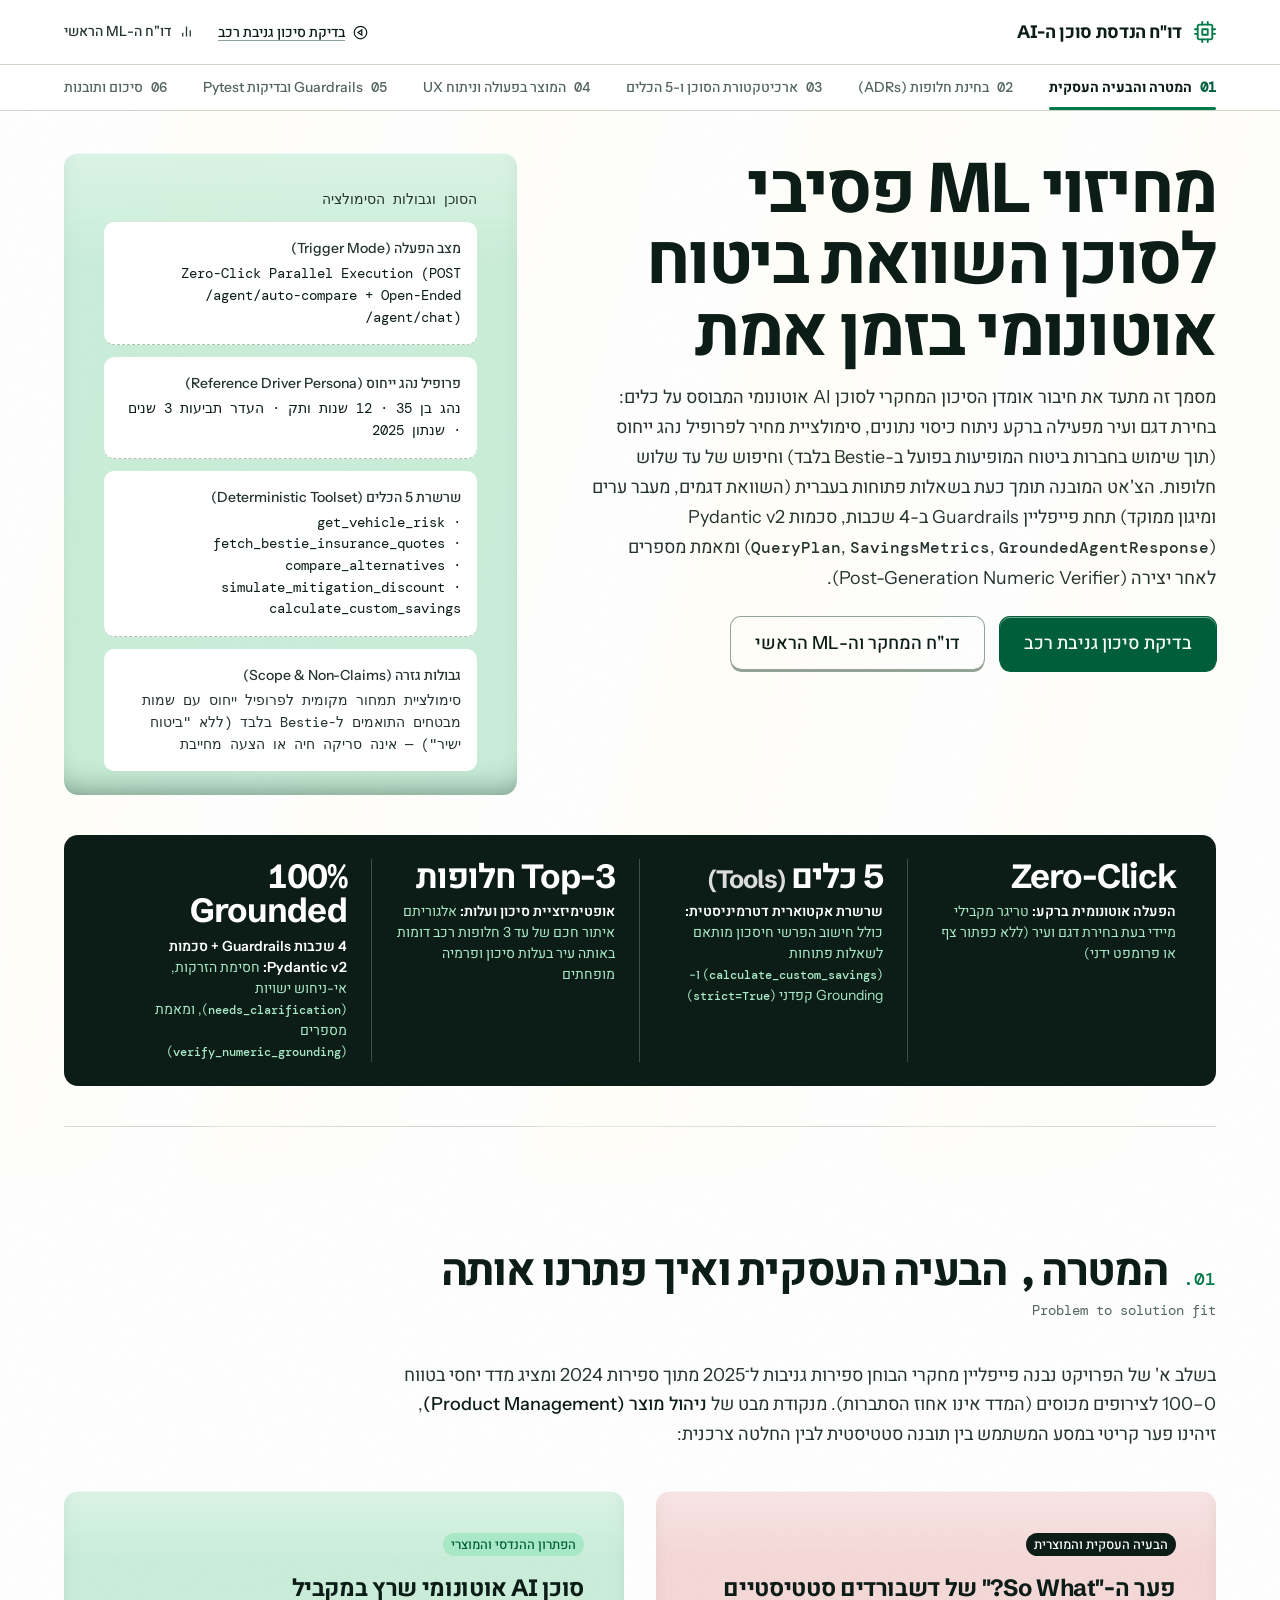
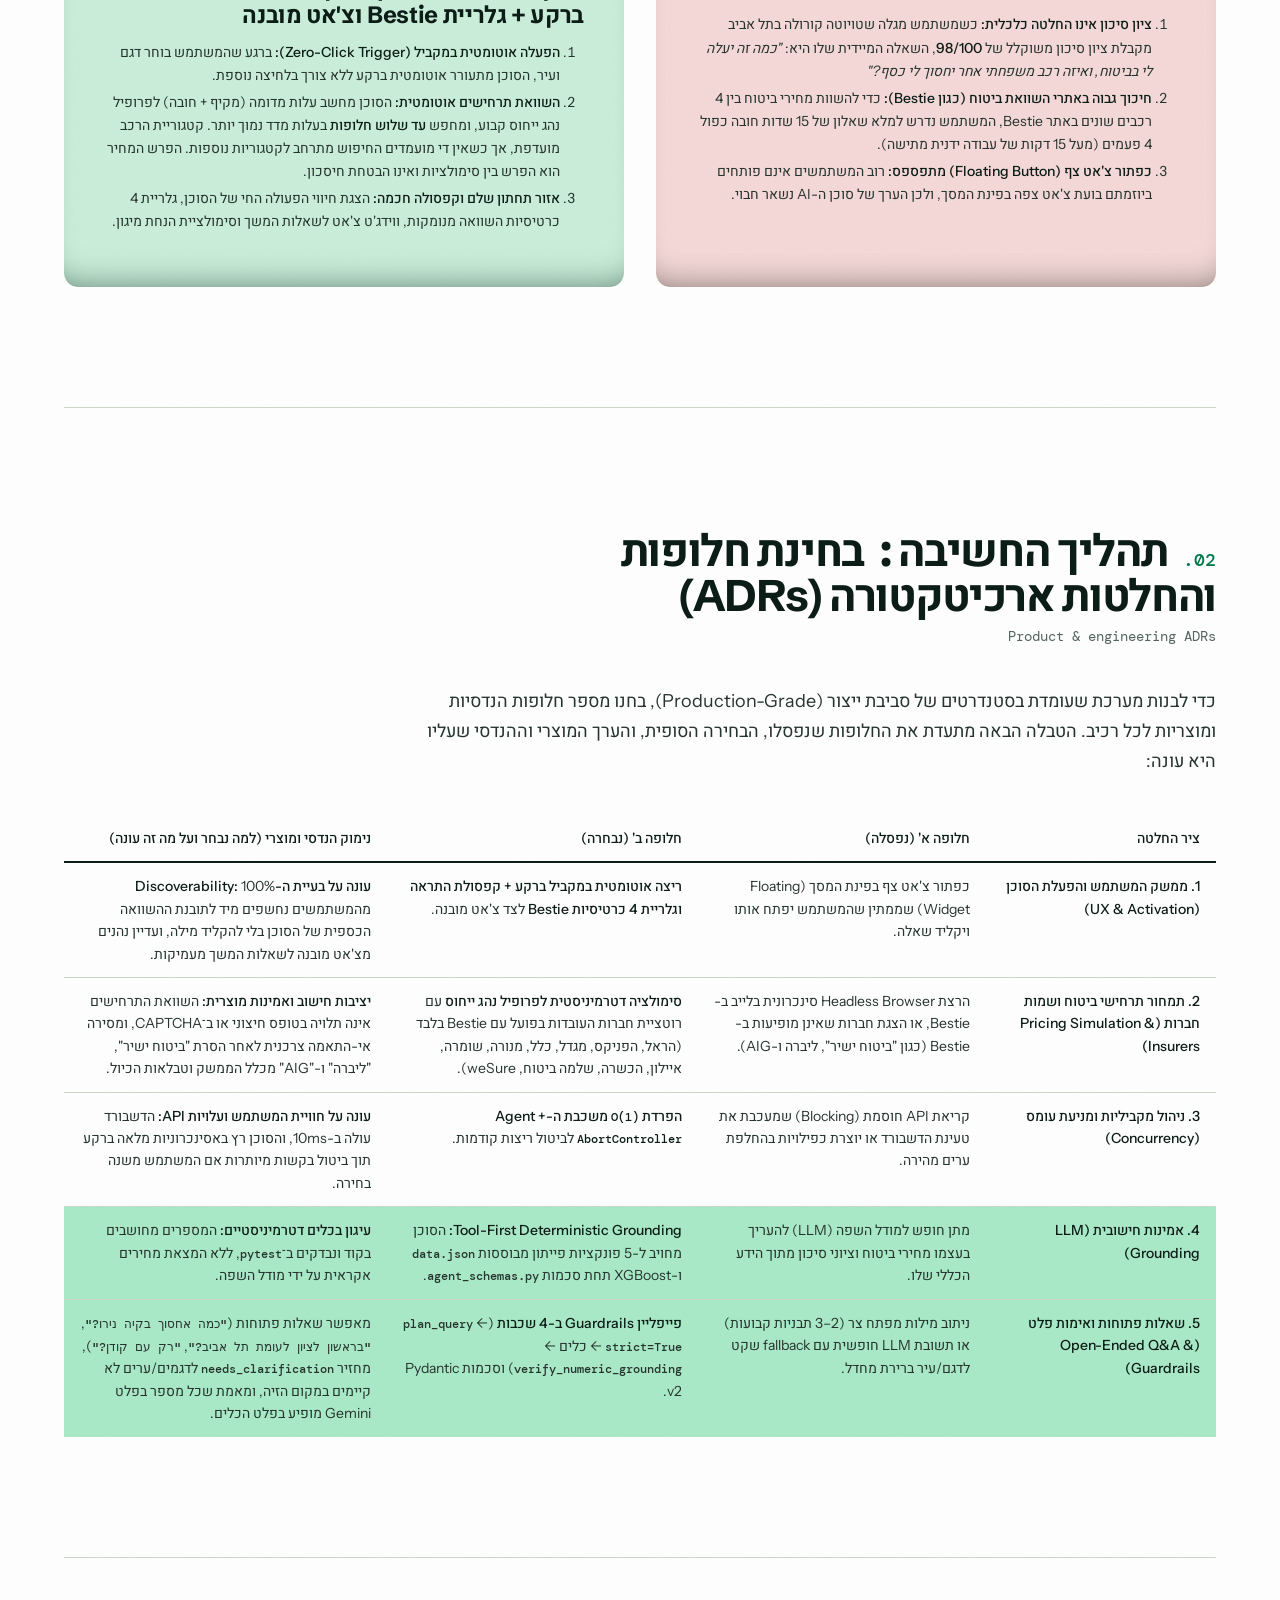
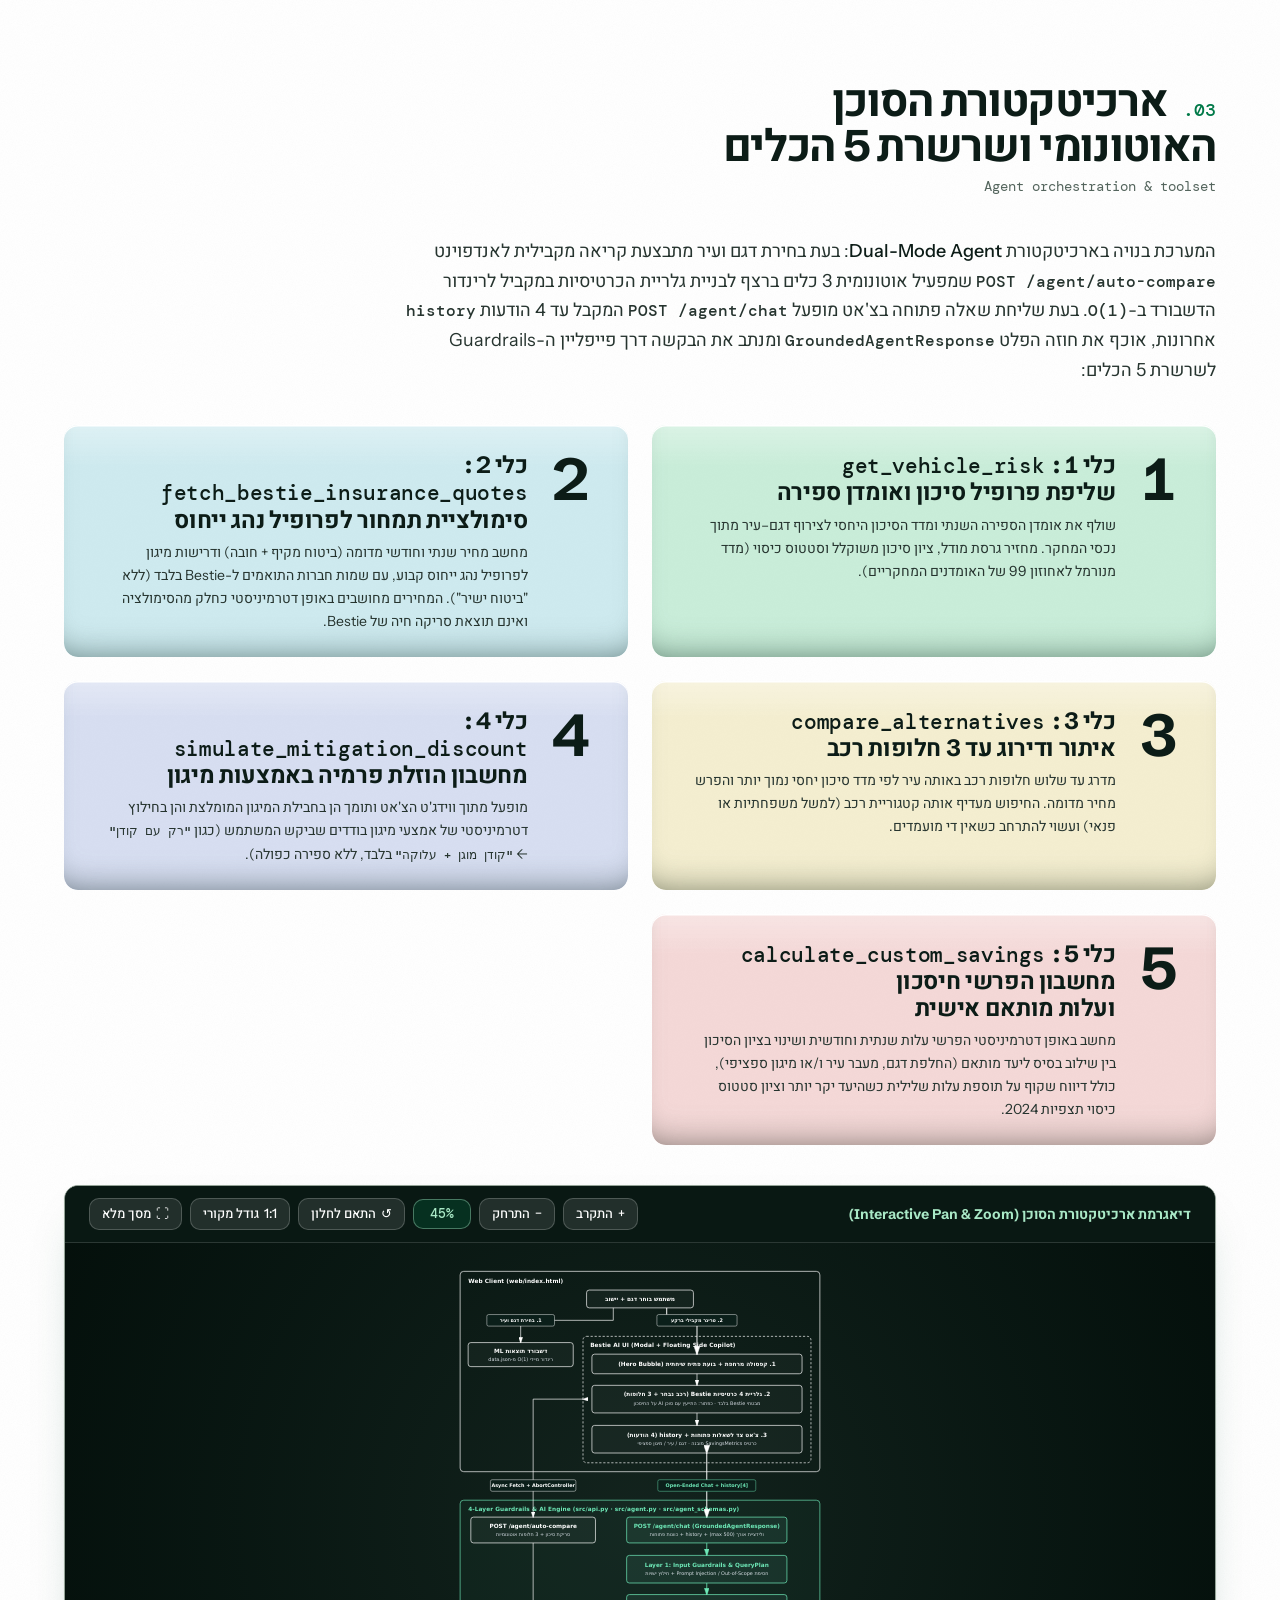
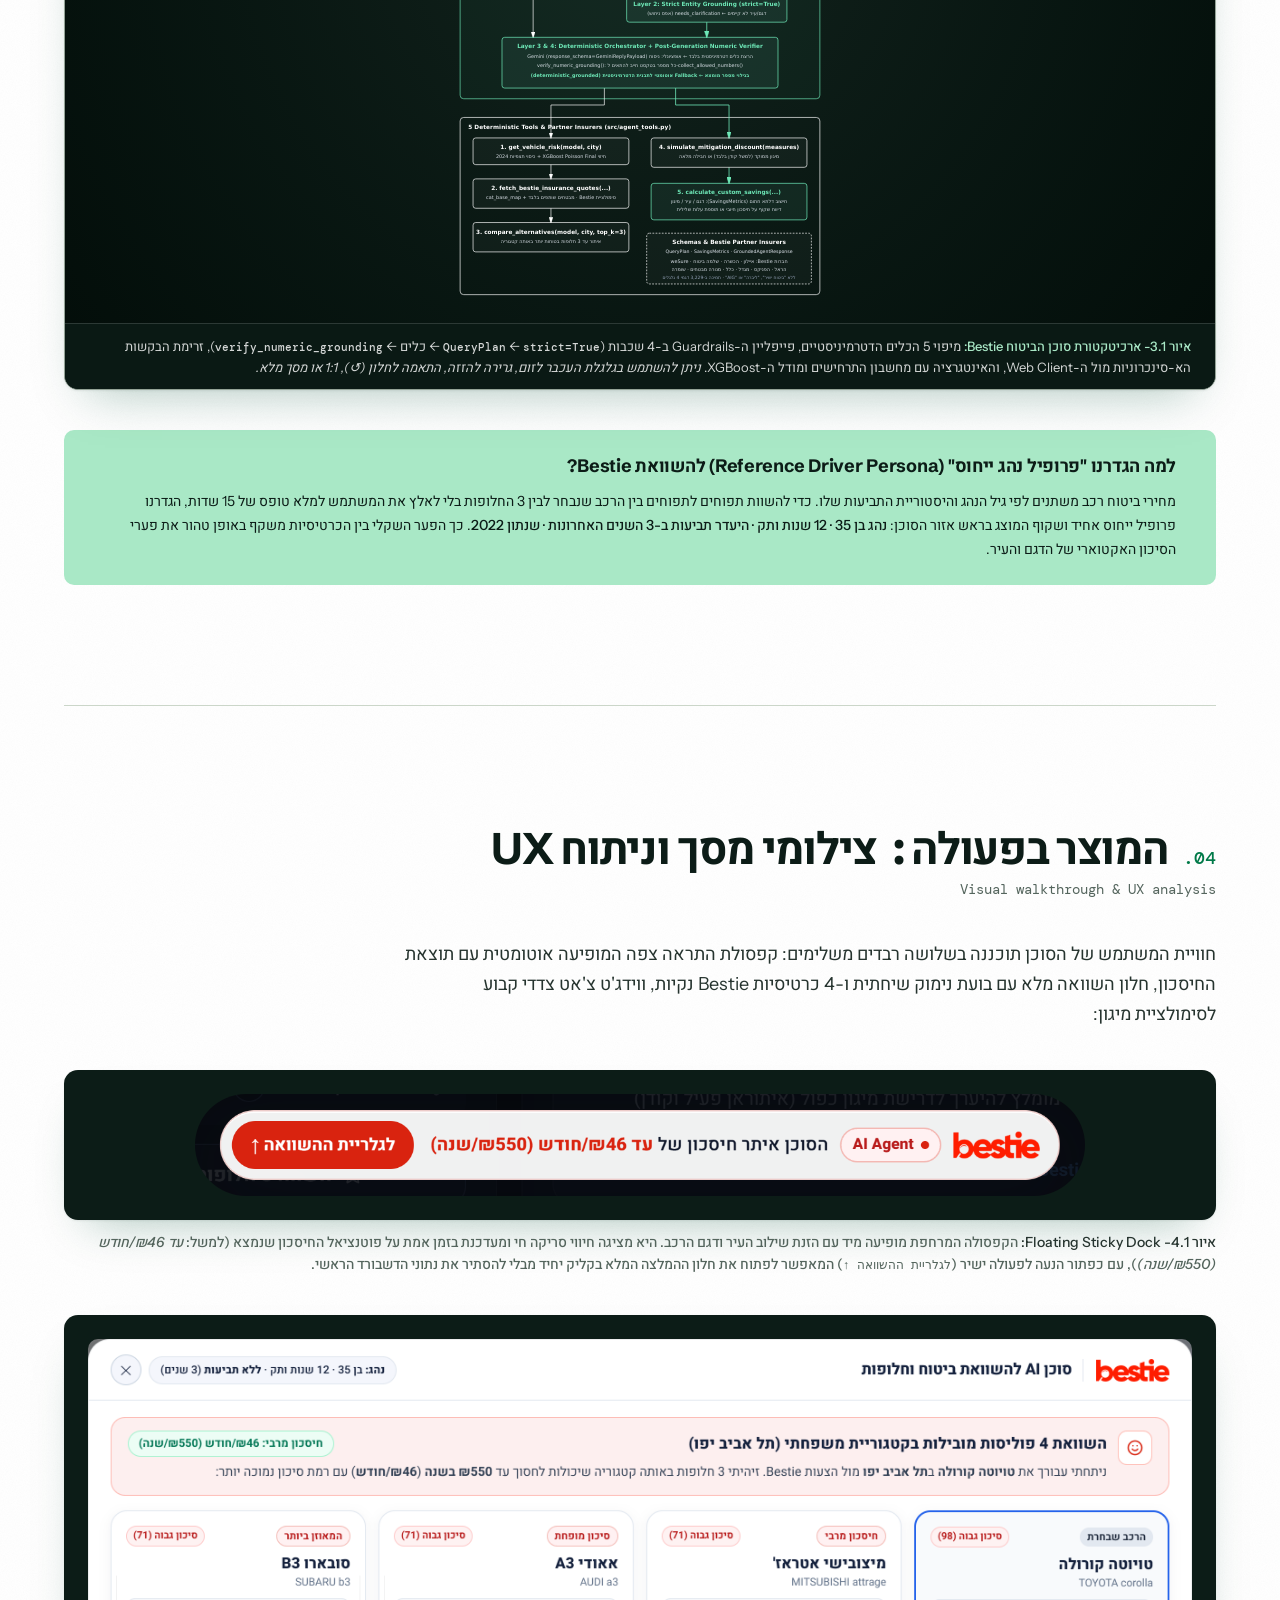
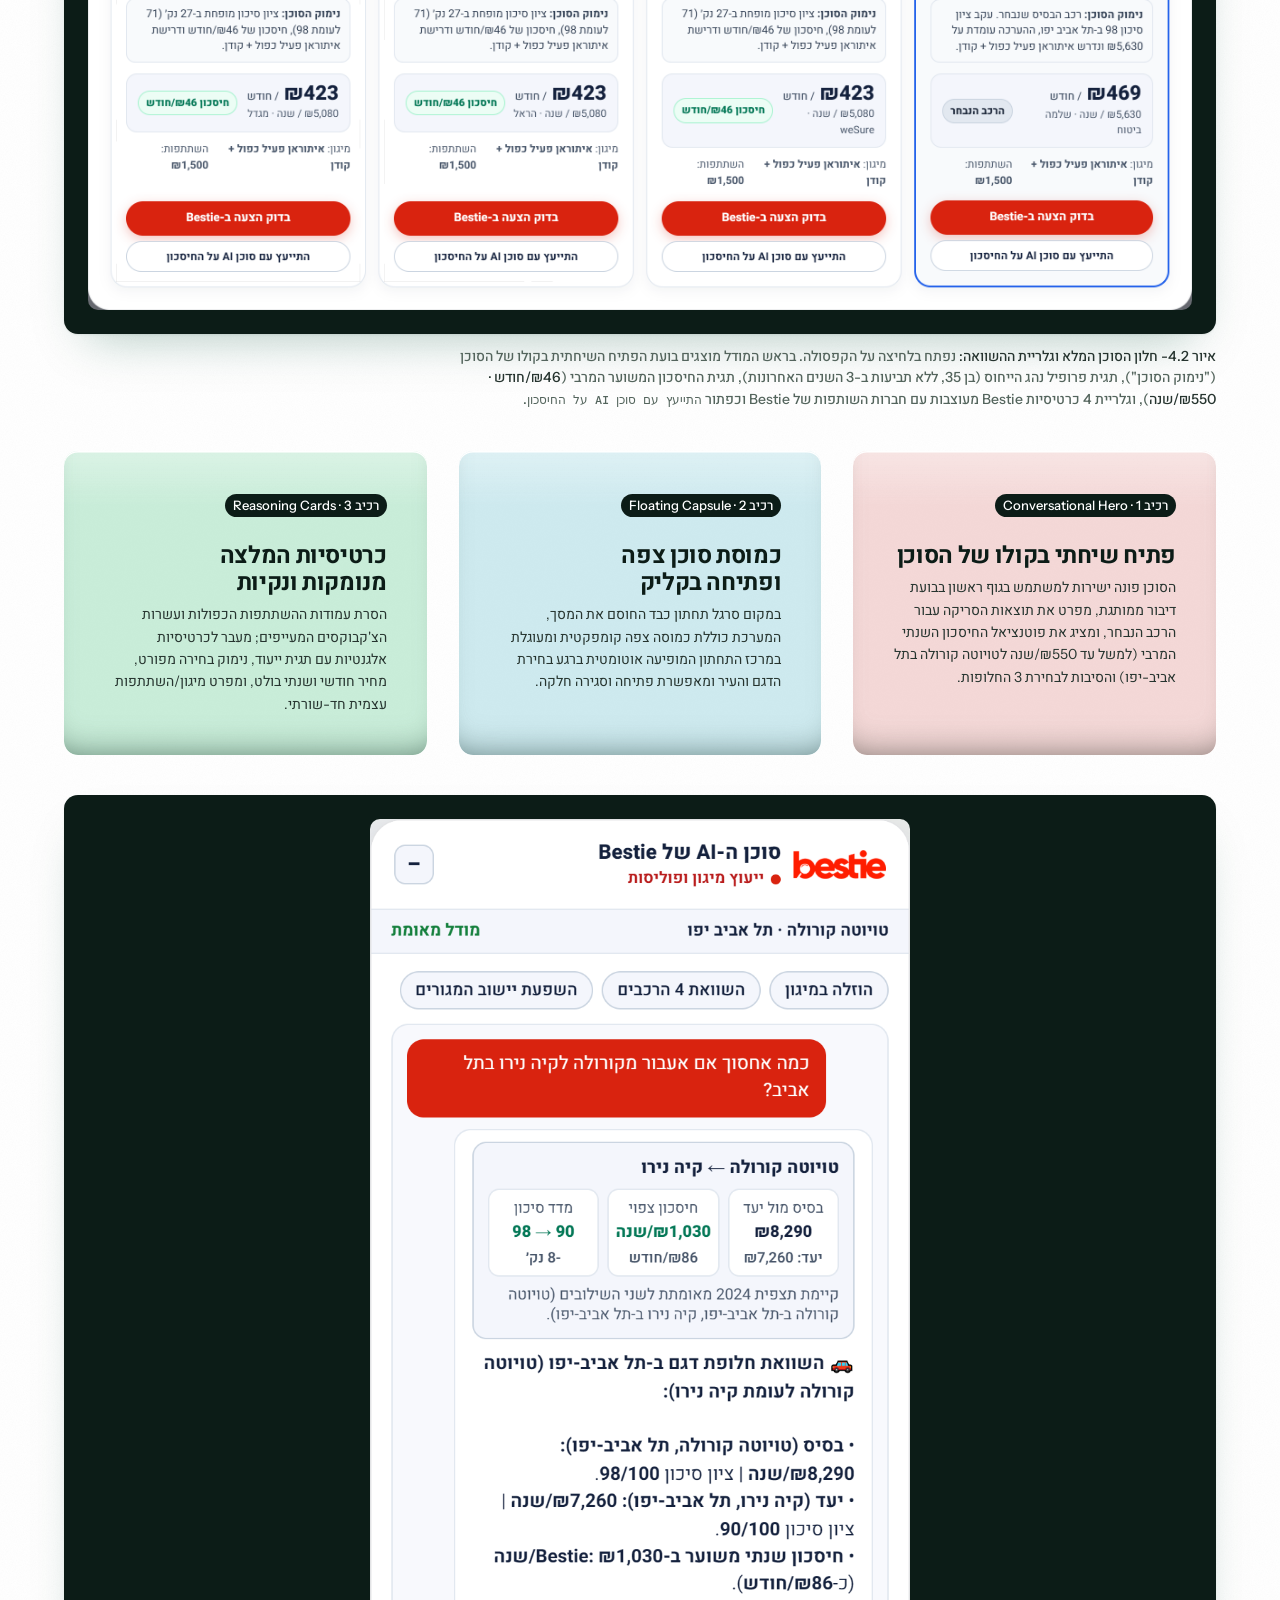
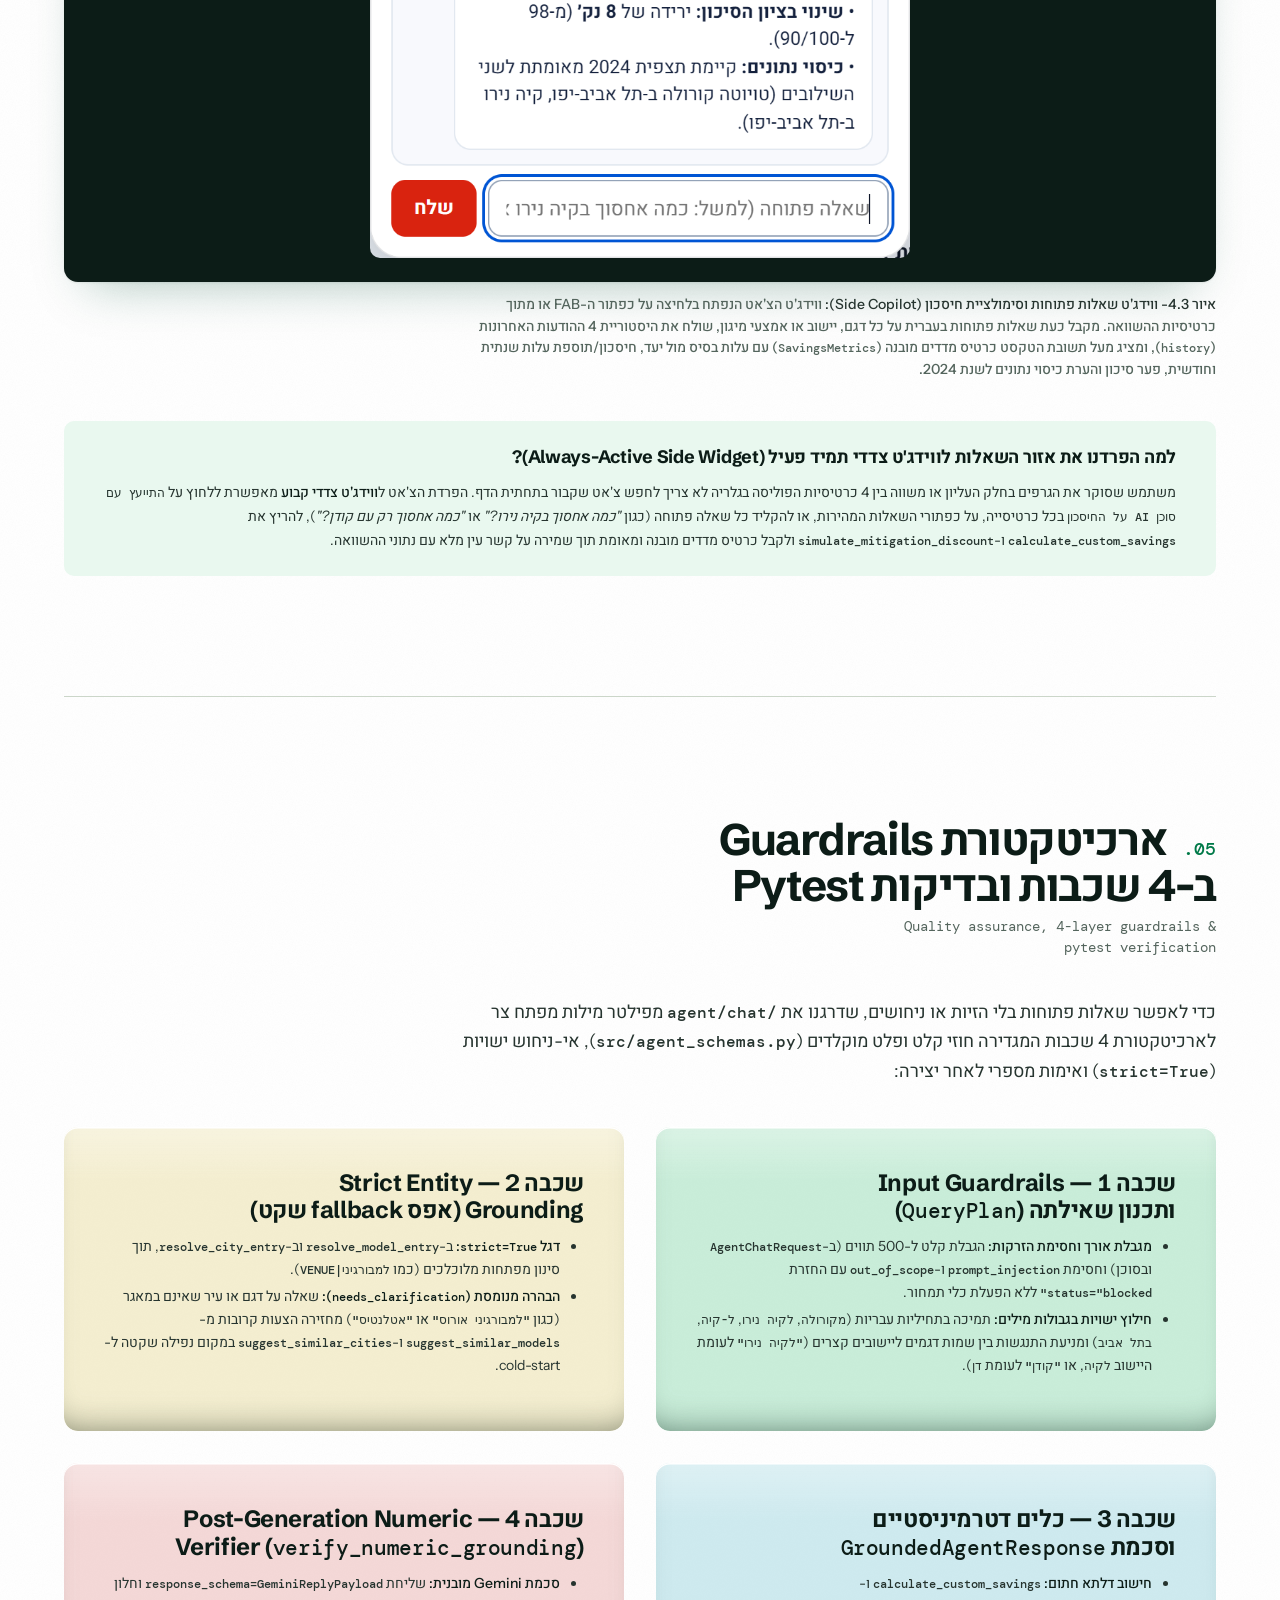
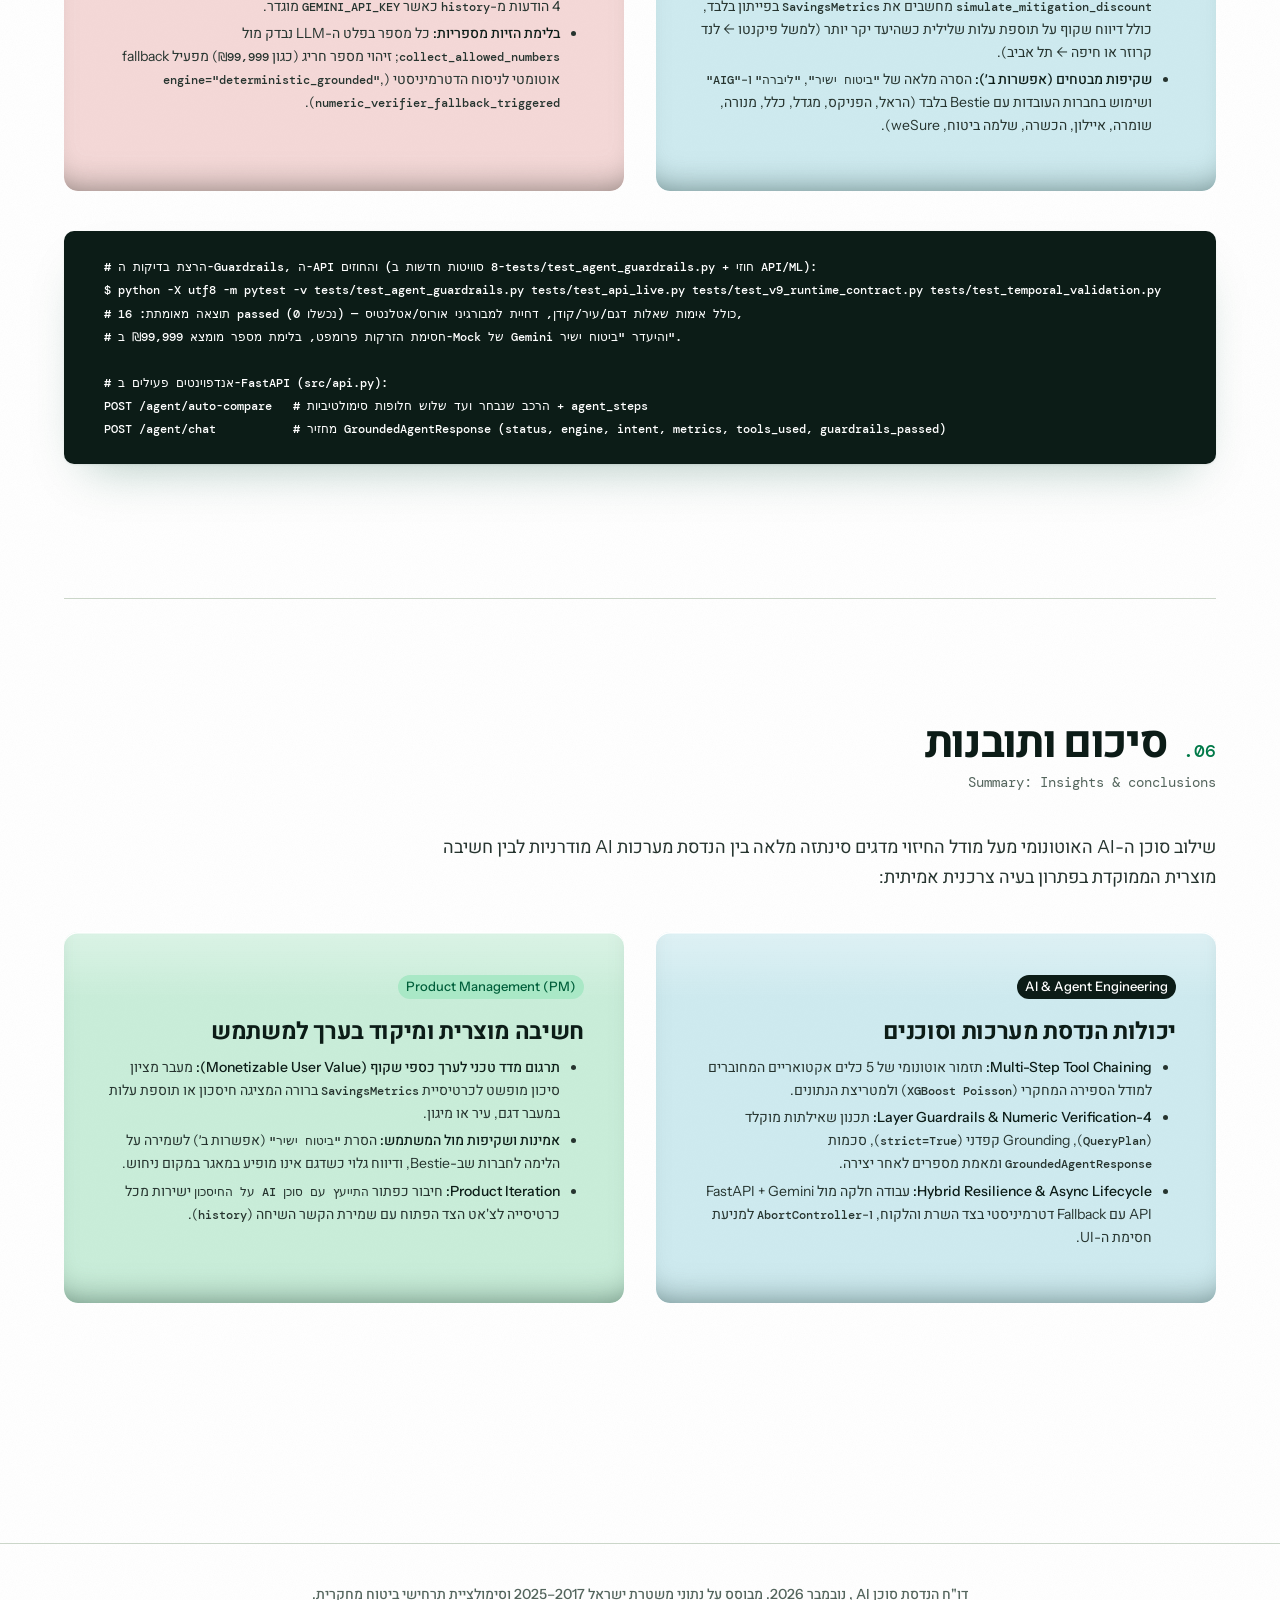
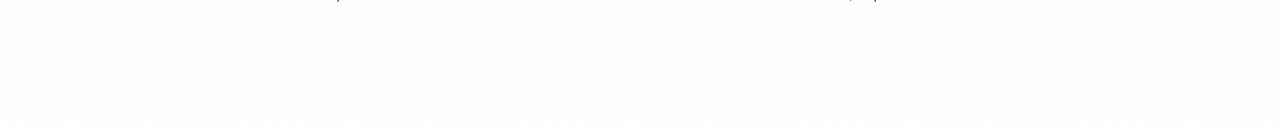
==== commit e5e33f7a: "feat(agent): add 4-layer guardrails, Pydantic schemas, open-ended savings chat, Bestie partner insur" ====
--- a/web/agent_report.html
+++ b/web/agent_report.html
@@ -1819,9 +1819,9 @@
             <div class="mobile-drawer-links">
                 <a class="mobile-drawer-link" href="#sec1">01 · המטרה והבעיה העסקית</a>
                 <a class="mobile-drawer-link" href="#sec2">02 · בחינת חלופות (ADRs)</a>
-                <a class="mobile-drawer-link" href="#sec3">03 · ארכיטקטורת הסוכן ו-4 הכלים</a>
+                <a class="mobile-drawer-link" href="#sec3">03 · ארכיטקטורת הסוכן ו-5 הכלים</a>
                 <a class="mobile-drawer-link" href="#sec4">04 · המוצר בפעולה וניתוח UX</a>
-                <a class="mobile-drawer-link" href="#sec5">05 · מניעת הזיות ובדיקות Pytest</a>
+                <a class="mobile-drawer-link" href="#sec5">05 · Guardrails, סכמות פלט ובדיקות Pytest</a>
                 <a class="mobile-drawer-link" href="#sec6">06 · סיכום ותובנות</a>
             </div>
         </div>
@@ -1832,9 +1832,9 @@
                 <div class="nav-underline-indicator" id="navUnderlineIndicator" aria-hidden="true"></div>
                 <a class="chap-nav-pill active" href="#sec1"><span class="pill-num">01</span> המטרה והבעיה העסקית</a>
                 <a class="chap-nav-pill" href="#sec2"><span class="pill-num">02</span> בחינת חלופות (ADRs)</a>
-                <a class="chap-nav-pill" href="#sec3"><span class="pill-num">03</span> ארכיטקטורת הסוכן ו-4 הכלים</a>
+                <a class="chap-nav-pill" href="#sec3"><span class="pill-num">03</span> ארכיטקטורת הסוכן ו-5 הכלים</a>
                 <a class="chap-nav-pill" href="#sec4"><span class="pill-num">04</span> המוצר בפעולה וניתוח UX</a>
-                <a class="chap-nav-pill" href="#sec5"><span class="pill-num">05</span> מניעת הזיות ובדיקות Pytest</a>
+                <a class="chap-nav-pill" href="#sec5"><span class="pill-num">05</span> Guardrails ובדיקות Pytest</a>
                 <a class="chap-nav-pill" href="#sec6"><span class="pill-num">06</span> סיכום ותובנות</a>
             </div>
         </nav>
@@ -1851,10 +1851,12 @@
                 <div class="study-copy">
                     <h1>מחיזוי ML פסיבי לסוכן השוואת ביטוח אוטונומי בזמן אמת</h1>
                     <p class="lead">
-                        מסמך זה מתעד את חיבור אומדן הסיכון המחקרי לסוכן AI אוטונומי המבוסס על כלים :
-                        בחירת דגם ועיר מפעילה ברקע ניתוח כיסוי נתונים, סימולציית מחיר לפרופיל נהג ייחוס וחיפוש של עד
-                        שלוש חלופות. הצ'אט המובנה מאפשר לבחון תרחישי מיגון והשוואה. המחירים ודרישות המיגון מחושבים בקוד
-                        לצורכי הדגמה, והקישור ל-Bestie מאפשר למשתמש לעבור לאתר חיצוני לקבלת הצעה מסוכן בחברת הביטוח.
+                        מסמך זה מתעד את חיבור אומדן הסיכון המחקרי לסוכן AI אוטונומי המבוסס על כלים:
+                        בחירת דגם ועיר מפעילה ברקע ניתוח כיסוי נתונים, סימולציית מחיר לפרופיל נהג ייחוס (תוך שימוש
+                        בחברות ביטוח המופיעות בפועל ב-Bestie בלבד) וחיפוש של עד שלוש חלופות. הצ'אט המובנה תומך כעת
+                        בשאלות פתוחות בעברית (השוואת דגמים, מעבר ערים ומיגון ממוקד) תחת פייפליין Guardrails ב-4 שכבות,
+                        סכמות Pydantic v2 (<code>QueryPlan</code>, <code>SavingsMetrics</code>, <code>GroundedAgentResponse</code>)
+                        ומאמת מספרים לאחר יצירה (Post-Generation Numeric Verifier).
                     </p>
                     <div class="hero-actions">
                         <a class="btn" href="index.html">בדיקת סיכון גניבת רכב</a>
@@ -1869,21 +1871,20 @@
                         <div class="contract-card">
                             <div class="contract-label">מצב הפעלה (Trigger Mode)</div>
                             <div class="contract-val">Zero-Click Parallel Execution (POST /agent/auto-compare +
-                                /agent/chat)</div>
+                                Open-Ended /agent/chat)</div>
                         </div>
                         <div class="contract-card">
                             <div class="contract-label">פרופיל נהג ייחוס (Reference Driver Persona)</div>
                             <div class="contract-val">נהג בן 35 · 12 שנות ותק · העדר תביעות 3 שנים · שנתון 2025</div>
                         </div>
                         <div class="contract-card">
-                            <div class="contract-label">שרשרת 4 הכלים (Deterministic Toolset)</div>
-                            <div class="contract-val">get_vehicle_risk · fetch_bestie_quotes · compare_alternatives ·
-                                simulate_mitigation</div>
+                            <div class="contract-label">שרשרת 5 הכלים (Deterministic Toolset)</div>
+                            <div class="contract-val">get_vehicle_risk · fetch_bestie_insurance_quotes · compare_alternatives ·
+                                simulate_mitigation_discount · calculate_custom_savings</div>
                         </div>
                         <div class="contract-card alert-card">
                             <div class="contract-label">גבולות גזרה (Scope &amp; Non-Claims)</div>
-                            <div class="contract-val">סימולציית תמחור מקומית לפרופיל ייחוס- אינה סריקה חיה או הצעה
-                                מחייבת ממבטח</div>
+                            <div class="contract-val">סימולציית תמחור מקומית לפרופיל ייחוס עם שמות מבטחים התואמים ל-Bestie בלבד (ללא "ביטוח ישיר") — אינה סריקה חיה או הצעה מחייבת</div>
                         </div>
                     </div>
                 </section>
@@ -1898,10 +1899,10 @@
 
                 </div>
                 <div class="metric-card">
-                    <div class="metric-value">4 כלים <span style="font-size: 0.75em; opacity: 0.85;">(Tools)</span>
+                    <div class="metric-value">5 כלים <span style="font-size: 0.75em; opacity: 0.85;">(Tools)</span>
                     </div>
-                    <div class="metric-label"><strong>שרשרת אקטוארית דטרמיניסטית:</strong> תזמור אוטונומי של שליפת סיכון
-                    </div>
+                    <div class="metric-label"><strong>שרשרת אקטוארית דטרמיניסטית:</strong> כולל חישוב הפרשי חיסכון מותאם
+                        לשאלות פתוחות (<code>calculate_custom_savings</code>) ו-Grounding קפדני (<code>strict=True</code>)</div>
                 </div>
                 <div class="metric-card">
                     <div class="metric-value"><span dir="ltr">Top-3</span> חלופות</div>
@@ -1910,8 +1911,8 @@
                 </div>
                 <div class="metric-card metric-card--lead">
                     <div class="metric-value" style="color: #ffffff;" dir="ltr">100% Grounded</div>
-                    <div class="metric-label"><strong>מניעת הזיות מלאה (Guardrails):</strong> איסור מודל שפה על המצאת
-                        מספרים; כל חישוב פרמיה או ציון סיכון מעוגן בקוד פייתון</div>
+                    <div class="metric-label"><strong>4 שכבות Guardrails + סכמות Pydantic v2:</strong> חסימת הזרקות,
+                        אי-ניחוש ישויות (<code>needs_clarification</code>), ומאמת מספרים (<code>verify_numeric_grounding</code>)</div>
                 </div>
             </div>
         </section>
@@ -1996,13 +1997,11 @@
                             </td>
                         </tr>
                         <tr>
-                            <td><strong>2. תמחור תרחישי ביטוח (Pricing Simulation)</strong></td>
-                            <td>הרצת Headless Browser סינכרונית בלייב שממלאת 15 שדות בטופס Bestie עבור 4 רכבים בכל
-                                חיפוש.</td>
-                            <td><strong>סימולציה דטרמיניסטית לפרופיל נהג ייחוס</strong> המבוססת על טבלאות ומקדמים
-                                מקומיים (ללא תלות בסריקה חיה).</td>
-                            <td><strong>יציבות חישוב מקומית:</strong> השוואת התרחישים אינה תלויה בטופס חיצוני או
-                                ב־CAPTCHA, ומאפשרת השוואת תפוחים-לתפוחים מהירה ואמינה.</td>
+                            <td><strong>2. תמחור תרחישי ביטוח ושמות חברות (Pricing Simulation &amp; Insurers)</strong></td>
+                            <td>הרצת Headless Browser סינכרונית בלייב ב-Bestie, או הצגת חברות שאינן מופיעות ב-Bestie (כגון "ביטוח ישיר", ליברה ו-AIG).</td>
+                            <td><strong>סימולציה דטרמיניסטית לפרופיל נהג ייחוס</strong> עם רוטציית חברות העובדות בפועל עם Bestie בלבד (הראל, הפניקס, מגדל, כלל, מנורה, שומרה, איילון, הכשרה, שלמה ביטוח, weSure).</td>
+                            <td><strong>יציבות חישוב ואמינות מוצרית:</strong> השוואת התרחישים אינה תלויה בטופס חיצוני או
+                                ב־CAPTCHA, ומסירה אי-התאמה צרכנית לאחר הסרת "ביטוח ישיר", "ליברה" ו-"AIG" מכלל הממשק וטבלאות הכיול.</td>
                         </tr>
                         <tr>
                             <td><strong>3. ניהול מקביליות ומניעת עומס (Concurrency)</strong></td>
@@ -2017,30 +2016,36 @@
                             <td><strong>4. אמינות חישובית (LLM Grounding)</strong></td>
                             <td>מתן חופש למודל השפה (LLM) להעריך בעצמו מחירי ביטוח וציוני סיכון מתוך הידע הכללי שלו.
                             </td>
-                            <td><strong>Tool-First Deterministic Grounding:</strong> הסוכן מחויב לקרוא ל-4 פונקציות
-                                פייתון מבוססות <code>data.json</code> ו-XGBoost.</td>
+                            <td><strong>Tool-First Deterministic Grounding:</strong> הסוכן מחויב ל-5 פונקציות
+                                פייתון מבוססות <code>data.json</code> ו-XGBoost תחת סכמות <code>agent_schemas.py</code>.</td>
                             <td><strong>עיגון בכלים דטרמיניסטיים:</strong> המספרים מחושבים בקוד ונבדקים
                                 ב־<code>pytest</code>, ללא המצאת מחירים אקראית על ידי מודל השפה.</td>
+                        </tr>
+                        <tr class="row-win">
+                            <td><strong>5. שאלות פתוחות ואימות פלט (Open-Ended Q&amp;A &amp; Guardrails)</strong></td>
+                            <td>ניתוב מילות מפתח צר (2–3 תבניות קבועות) או תשובת LLM חופשית עם fallback שקט לדגם/עיר ברירת מחדל.</td>
+                            <td><strong>פייפליין Guardrails ב-4 שכבות</strong> (<code>plan_query</code> ← <code>strict=True</code> ← כלים ← <code>verify_numeric_grounding</code>) וסכמות Pydantic v2.</td>
+                            <td>מאפשר שאלות פתוחות (<code>"כמה אחסוך בקיה נירו?"</code>, <code>"בראשון לציון לעומת תל אביב?"</code>, <code>"רק עם קודן?"</code>), מחזיר <code>needs_clarification</code> לדגמים/ערים לא קיימים במקום הזיה, ומאמת שכל מספר בפלט Gemini מופיע בפלט הכלים.</td>
                         </tr>
                     </tbody>
                 </table>
             </div>
         </section>
 
-        <!-- ═══ CHAPTER 03: ARCHITECTURE & 4 TOOLS ═══ -->
+        <!-- ═══ CHAPTER 03: ARCHITECTURE & 5 TOOLS ═══ -->
         <section class="report-section section-card" id="sec3">
             <header class="chapter-head">
-                <h2><span class="ch-num">03.</span> ארכיטקטורת הסוכן האוטונומי ושרשרת 4 הכלים</h2>
+                <h2><span class="ch-num">03.</span> ארכיטקטורת הסוכן האוטונומי ושרשרת 5 הכלים</h2>
                 <p class="chapter-id">Agent orchestration &amp; toolset</p>
             </header>
             <p class="section-intro">
                 המערכת בנויה בארכיטקטורת <strong>Dual-Mode Agent</strong>: בעת בחירת דגם ועיר מתבצעת קריאה מקבילית
                 לאנדפוינט <code>POST /agent/auto-compare</code> שמפעיל אוטונומית 3 כלים ברצף לבניית גלריית הכרטיסיות
-                במקביל לרינדור הדשבורד ב-<code>O(1)</code>. בעת שליחת שאלה בצ'אט מופעל <code>POST /agent/chat</code>
-                המנתב את השאלה לכלי הרלוונטי (כולל כלי סימולציית המיגון):
+                במקביל לרינדור הדשבורד ב-<code>O(1)</code>. בעת שליחת שאלה פתוחה בצ'אט מופעל <code>POST /agent/chat</code>
+                המקבל עד 4 הודעות <code>history</code> אחרונות, אוכף את חוזה הפלט <code>GroundedAgentResponse</code> ומנתב את הבקשה דרך פייפליין ה-Guardrails לשרשרת 5 הכלים:
             </p>
 
-            <!-- The 4 Tools as Dose Stations -->
+            <!-- The 5 Tools as Dose Stations -->
             <div class="stations">
                 <div class="station plastic" style="--t: var(--p-thu);">
                     <span aria-hidden="true" class="station-num">1</span>
@@ -2056,10 +2061,11 @@
                 <div class="station plastic" style="--t: var(--p-fri);">
                     <span aria-hidden="true" class="station-num">2</span>
                     <div>
-                        <h3>כלי 2: <code>fetch_bestie_quotes</code> סימולציית תמחור לפרופיל נהג ייחוס</h3>
+                        <h3>כלי 2: <code>fetch_bestie_insurance_quotes</code> סימולציית תמחור לפרופיל נהג ייחוס</h3>
                         <p>
-                            מחשב מחיר שנתי וחודשי מדומה (ביטוח מקיף + חובה) ודרישות מיגון לפרופיל נהג ייחוס קבוע. שמות
-                            החברות והמחירים מחושבים באופן דטרמיניסטי כחלק מהסימולציה ואינם תוצאת סריקה חיה של Bestie.
+                            מחשב מחיר שנתי וחודשי מדומה (ביטוח מקיף + חובה) ודרישות מיגון לפרופיל נהג ייחוס קבוע, עם
+                            שמות חברות התואמים ל-Bestie בלבד (ללא "ביטוח ישיר"). המחירים מחושבים באופן דטרמיניסטי כחלק
+                            מהסימולציה ואינם תוצאת סריקה חיה של Bestie.
                         </p>
                     </div>
                 </div>
@@ -2078,10 +2084,22 @@
                 <div class="station plastic" style="--t: var(--p-sat);">
                     <span aria-hidden="true" class="station-num">4</span>
                     <div>
-                        <h3>כלי 4: <code>simulate_mitigation</code> מחשבון הוזלת פרמיה באמצעות מיגון</h3>
+                        <h3>כלי 4: <code>simulate_mitigation_discount</code> מחשבון הוזלת פרמיה באמצעות מיגון</h3>
                         <p>
-                            מופעל מתוך ווידג'ט הצ'אט: מחשב בכמה אחוזים ושקלים ניתן להוזיל את פוליסת המקיף המדומה של הרכב
-                            הנבחר באמצעות התקנת איתוראן פעיל כפול, קודן או מנעול הגה מכני.
+                            מופעל מתוך ווידג'ט הצ'אט ותומך הן בחבילת המיגון המומלצת והן בחילוץ דטרמיניסטי של אמצעי מיגון
+                            בודדים שביקש המשתמש (כגון <code>"רק עם קודן"</code> ← <code>"קודן מוגן + עלוקה"</code> בלבד, ללא ספירה כפולה).
+                        </p>
+                    </div>
+                </div>
+
+                <div class="station plastic" style="--t: var(--p-mon);">
+                    <span aria-hidden="true" class="station-num">5</span>
+                    <div>
+                        <h3>כלי 5: <code>calculate_custom_savings</code> מחשבון הפרשי חיסכון ועלות מותאם אישית</h3>
+                        <p>
+                            מחשב באופן דטרמיניסטי הפרשי עלות שנתית וחודשית ושינוי בציון הסיכון בין שילוב בסיס ליעד
+                            מותאם (החלפת דגם, מעבר עיר ו/או מיגון ספציפי), כולל דיווח שקוף על תוספת עלות שלילית
+                            כשהיעד יקר יותר וציון סטטוס כיסוי תצפיות 2024.
                         </p>
                     </div>
                 </div>
@@ -2126,8 +2144,9 @@
                 </div>
 
                 <div class="diagram-caption">
-                    <strong>איור 3.1- ארכיטקטורת סוכן הביטוח Bestie:</strong> מיפוי 4 הכלים (Function Calling), מנגנון
-                    ה-CoT, זרימת הבקשות הא-סינכרוניות מול ה-Web Client, והאינטגרציה עם מחשבון התרחישים ומודל ה-XGBoost.
+                    <strong>איור 3.1- ארכיטקטורת סוכן הביטוח Bestie:</strong> מיפוי 5 הכלים הדטרמיניסטיים, פייפליין
+                    ה-Guardrails ב-4 שכבות (<code>QueryPlan</code> ← <code>strict=True</code> ← כלים ← <code>verify_numeric_grounding</code>),
+                    זרימת הבקשות הא-סינכרוניות מול ה-Web Client, והאינטגרציה עם מחשבון התרחישים ומודל ה-XGBoost.
                     <em>ניתן להשתמש בגלגלת העכבר לזום, גרירה להזזה, התאמה לחלון (↺), 1:1 או מסך מלא.</em>
                 </div>
             </div>
@@ -2167,8 +2186,8 @@
                 </div>
                 <figcaption style="max-width: 100%;">
                     <strong>איור 4.1- Floating Sticky Dock:</strong> הקפסולה המרחפת מופיעה מיד עם הזנת שילוב העיר ודגם
-                    הרכב. היא מציגה חיווי סריקה חי ומעדכנת בזמן אמת על פוטנציאל החיסכון שנמצא (למשל: <em>חיסכון של עד
-                        ₪153/חודש</em>), עם כפתור הנעה לפעולה ישיר (<code>לגלריית ההשוואה ↓</code>) המאפשר לפתוח את חלון
+                    הרכב. היא מציגה חיווי סריקה חי ומעדכנת בזמן אמת על פוטנציאל החיסכון שנמצא (למשל: <em>עד ₪46/חודש
+                        (₪550/שנה)</em>), עם כפתור הנעה לפעולה ישיר (<code>לגלריית ההשוואה ↑</code>) המאפשר לפתוח את חלון
                     ההמלצה המלא בקליק יחיד מבלי להסתיר את נתוני הדשבורד הראשי.
                 </figcaption>
             </figure>
@@ -2185,8 +2204,8 @@
                 <figcaption>
                     <strong>איור 4.2- חלון הסוכן המלא וגלריית ההשוואה:</strong> נפתח בלחיצה על הקפסולה. בראש המודל
                     מוצגים בועת הפתיח השיחתית בקולו של הסוכן ("נימוק הסוכן"), תגית פרופיל נהג הייחוס (בן 35, ללא תביעות
-                    ב-3 השנים האחרונות), תגית החיסכון המשוער המרבי (<strong>עד ₪153/חודש</strong>), וגלריית 4 כרטיסיות
-                    Bestie מעוצבות עם תמחור חודשי בולט, מפרט מיגון/השתתפות עצמית וכפתור מעבר ל-Bestie.
+                    ב-3 השנים האחרונות), תגית החיסכון המשוער המרבי (<strong>₪46/חודש · ₪550/שנה</strong>), וגלריית 4 כרטיסיות
+                    Bestie מעוצבות עם חברות השותפות של Bestie וכפתור <code>התייעץ עם סוכן AI על החיסכון</code>.
                 </figcaption>
             </figure>
 
@@ -2197,7 +2216,7 @@
                     <h3>פתיח שיחתי בקולו של הסוכן</h3>
                     <p>
                         הסוכן פונה ישירות למשתמש בגוף ראשון בבועת דיבור ממותגת, מפרט את תוצאות הסריקה עבור הרכב הנבחר,
-                        ומציג את פוטנציאל החיסכון השנתי המרבי (עד ₪1,840/שנה) והסיבות לבחירת 3 החלופות.
+                        ומציג את פוטנציאל החיסכון השנתי המרבי (למשל עד ₪550/שנה לטויוטה קורולה בתל אביב-יפו) והסיבות לבחירת 3 החלופות.
                     </p>
                 </div>
 
@@ -2230,10 +2249,11 @@
                         style="max-width: 540px;" />
                 </div>
                 <figcaption>
-                    <strong>איור 4.3- ווידג'ט שאלות וסימולציית מיגון (Side Copilot):</strong> ווידג'ט הצ'אט הנפתח
-                    בלחיצה על כפתור ה-FAB. מופרד מאזור הכרטיסיות ומאפשר להריץ בזמן אמת שאילתות מבוססות כלים כמו
-                    <code>simulate_mitigation_discount</code> לקבלת חישוב הוזלה כספי מדויק בשקלים (למשל: חיסכון של
-                    ₪73/חודש ושדרוג למיגון מומלץ).
+                    <strong>איור 4.3- ווידג'ט שאלות פתוחות וסימולציית חיסכון (Side Copilot):</strong> ווידג'ט הצ'אט הנפתח
+                    בלחיצה על כפתור ה-FAB או מתוך כרטיסיות ההשוואה. מקבל כעת שאלות פתוחות בעברית על כל דגם, יישוב או
+                    אמצעי מיגון, שולח את היסטוריית 4 ההודעות האחרונות (<code>history</code>), ומציג מעל תשובת הטקסט כרטיס
+                    מדדים מובנה (<code>SavingsMetrics</code>) עם עלות בסיס מול יעד, חיסכון/תוספת עלות שנתית וחודשית, פער
+                    סיכון והערת כיסוי נתונים לשנת 2024.
                 </figcaption>
             </figure>
 
@@ -2243,10 +2263,11 @@
                 </h3>
                 <p style="max-width:100%; !important">
                     משתמש שסוקר את הגרפים בחלק העליון או משווה בין 4 כרטיסיות הפוליסה בגלריה לא צריך לחפש צ'אט שקבור
-                    בתחתית הדף. הפרדת הצ'אט ל<strong>ווידג'ט צדדי קבוע</strong> מאפשרת ללחוץ על <code>בדוק את סיכון
-                        גניבת הרכב</code> בכל כרטיסייה או על כפתורי השאלות המהירות (כמו <code>הוזלה במיגון</code>),
-                    להריץ את הכלי <code>simulate_mitigation_discount</code> ולקבל תשובה מיידית תוך שמירה על קשר עין מלא
-                    עם נתוני ההשוואה.
+                    בתחתית הדף. הפרדת הצ'אט ל<strong>ווידג'ט צדדי קבוע</strong> מאפשרת ללחוץ על <code>התייעץ עם סוכן AI על
+                        החיסכון</code> בכל כרטיסייה, על כפתורי השאלות המהירות, או להקליד כל שאלה פתוחה (כגון <em>"כמה
+                        אחסוך בקיה נירו?"</em> או <em>"כמה אחסוך רק עם קודן?"</em>), להריץ את <code>calculate_custom_savings</code>
+                    ו-<code>simulate_mitigation_discount</code> ולקבל כרטיס מדדים מובנה ומאומת תוך שמירה על קשר עין מלא עם
+                    נתוני ההשוואה.
                 </p>
             </div>
         </section>
@@ -2254,44 +2275,66 @@
         <!-- ═══ CHAPTER 05: GUARDRAILS & PYTEST VERIFICATION ═══ -->
         <section class="report-section section-card" id="sec5">
             <header class="chapter-head">
-                <h2><span class="ch-num">05.</span> אבטחת איכות, Guardrails ואימות אוטומטי (Pytest Suite)</h2>
-                <p class="chapter-id">Quality assurance, guardrails &amp; pytest verification</p>
+                <h2><span class="ch-num">05.</span> ארכיטקטורת Guardrails ב-4 שכבות ובדיקות Pytest</h2>
+                <p class="chapter-id">Quality assurance, 4-layer guardrails &amp; pytest verification</p>
             </header>
             <p class="section-intro">
-                בדיקות האינטגרציה בוחנות טעינת ארטיפקטים, גרסת המודל, טווחי מדדים, תגובות API וחישובי תרחישים. המודל
-                אינו מקבל מאפיינים דמוגרפיים, וכל פלט מספרי מעוגן בפונקציות הפייתון הדטרמיניסטיות (אם כי הגנות הטקסט
-                אינן מהוות ערובה מוחלטת מפני כל ניסיון Prompt Injection ודורשות בקרה מתמשכת):
+                כדי לאפשר שאלות פתוחות בלי הזיות או ניחושים, שדרגנו את <code>/agent/chat</code> מפילטר מילות מפתח צר
+                לארכיטקטורת 4 שכבות המגדירה חוזי קלט ופלט מוקלדים (<code>src/agent_schemas.py</code>), אי-ניחוש ישויות
+                (<code>strict=True</code>) ואימות מספרי לאחר יצירה:
             </p>
 
             <div class="bands">
                 <div class="band plastic" style="--t: var(--p-thu);">
-                    <h3>עיגון דטרמיניסטי (Tool-First Grounding)</h3>
+                    <h3>שכבה 1 — Input Guardrails ותכנון שאילתה (<code>QueryPlan</code>)</h3>
                     <ul>
-                        <li><strong>איסור המצאת מספרים:</strong> ה-System Prompt אוסר על מודל השפה לחשב פרמיות או ציוני
-                            סיכון בעצמו, ומחייב שליפה מתוך פלט 4 הכלים בלבד.</li>
-                        <li><strong>Fallback דטרמיניסטי מלא:</strong> גם כאשר שרת ה-LLM החיצוני אינו זמין או חורג מזמן
-                            התגובה, המערכת מחזירה תשובה מובנית מדויקת מתוך מנוע הכלים המקומי.</li>
+                        <li><strong>מגבלת אורך וחסימת הזרקות:</strong> הגבלת קלט ל-500 תווים (ב-<code>AgentChatRequest</code>
+                            ובסוכן) וחסימת <code>prompt_injection</code> ו-<code>out_of_scope</code> עם החזרת <code>status="blocked"</code>
+                            ללא הפעלת כלי תמחור.</li>
+                        <li><strong>חילוץ ישויות בגבולות מילים:</strong> תמיכה בתחיליות עבריות (<code>מקורולה</code>, <code>לקיה נירו</code>,
+                            <code>ל-קיה</code>, <code>בתל אביב</code>) ומניעת התנגשות בין שמות דגמים ליישובים קצרים (<code>"לקיה נירו"</code>
+                            לעומת היישוב <code>לקיה</code>, או <code>"קודן"</code> לעומת <code>דן</code>).</li>
                     </ul>
                 </div>
                 <div class="band plastic" style="--t: var(--p-wed);">
-                    <h3>הגנות קלט ובדיקות אוטומטיות (Input Guardrails)</h3>
+                    <h3>שכבה 2 — Strict Entity Grounding (אפס fallback שקט)</h3>
                     <ul>
-                        <li><strong>סינון Prompt Injection:</strong> בדיקת תבניות עוינות בשרת ה-FastAPI לפני העברת
-                            השאילתה לסוכן.</li>
-                        <li><strong>בדיקות רגרסיה ב-Pytest:</strong> בדיקת תקינות ה-Payload של
-                            <code>POST /agent/auto-compare</code> ו-<code>POST /agent/chat</code> על תרחישי קצה.
-                        </li>
+                        <li><strong>דגל <code>strict=True</code>:</strong> ב-<code>resolve_model_entry</code> וב-<code>resolve_city_entry</code>,
+                            תוך סינון מפתחות מלוכלכים (כמו <code>למבורגיני|VENUE</code>).</li>
+                        <li><strong>הבהרה מנומסת (<code>needs_clarification</code>):</strong> שאלה על דגם או עיר שאינם במאגר
+                            (כגון <code>"למבורגיני אורוס"</code> או <code>"אטלנטיס"</code>) מחזירה הצעות קרובות מ-<code>suggest_similar_models</code>
+                            ו-<code>suggest_similar_cities</code> במקום נפילה שקטה ל-cold-start.</li>
+                    </ul>
+                </div>
+                <div class="band plastic" style="--t: var(--p-fri);">
+                    <h3>שכבה 3 — כלים דטרמיניסטיים וסכמת <code>GroundedAgentResponse</code></h3>
+                    <ul>
+                        <li><strong>חישוב דלתא חתום:</strong> <code>calculate_custom_savings</code> ו-<code>simulate_mitigation_discount</code>
+                            מחשבים את <code>SavingsMetrics</code> בפייתון בלבד, כולל דיווח שקוף על תוספת עלות שלילית כשהיעד
+                            יקר יותר (למשל פיקנטו ← לנד קרוזר או חיפה ← תל אביב).</li>
+                        <li><strong>שקיפות מבטחים (אפשרות ב׳):</strong> הסרה מלאה של <code>"ביטוח ישיר"</code>, <code>"ליברה"</code> ו-<code>"AIG"</code> ושימוש בחברות העובדות עם Bestie בלבד (הראל, הפניקס, מגדל, כלל, מנורה, שומרה, איילון, הכשרה, שלמה ביטוח, weSure).</li>
+                    </ul>
+                </div>
+                <div class="band plastic" style="--t: var(--p-mon);">
+                    <h3>שכבה 4 — Post-Generation Numeric Verifier (<code>verify_numeric_grounding</code>)</h3>
+                    <ul>
+                        <li><strong>סכמת Gemini מובנית:</strong> שליחת <code>response_schema=GeminiReplyPayload</code> וחלון 4 הודעות
+                            מ-<code>history</code> כאשר <code>GEMINI_API_KEY</code> מוגדר.</li>
+                        <li><strong>בלימת הזיות מספריות:</strong> כל מספר בפלט ה-LLM נבדק מול <code>collect_allowed_numbers</code>;
+                            זיהוי מספר חריג (כגון <code>₪99,999</code>) מפעיל fallback אוטומטי לניסוח הדטרמיניסטי (<code>engine="deterministic_grounded"</code>,
+                            <code>numeric_verifier_fallback_triggered</code>).</li>
                     </ul>
                 </div>
             </div>
 
-            <pre><code># הרצת בדיקות האינטגרציה של הפייפליין, ה-API וכל 4 כלי הסוכן:
-$ python -X utf8 -m pytest -q
-# תוצאות הבדיקות מאמתות טעינת ארטיפקטים, חוזי JSON, וחישובי סימולציה דטרמיניסטיים.
+            <pre><code># הרצת בדיקות ה-Guardrails, ה-API והחוזים (8 סוויטות חדשות ב-tests/test_agent_guardrails.py + חוזי API/ML):
+$ python -X utf8 -m pytest -v tests/test_agent_guardrails.py tests/test_api_live.py tests/test_v9_runtime_contract.py tests/test_temporal_validation.py
+# תוצאה מאומתת: 16 passed (0 נכשלו) — כולל אימות שאלות דגם/עיר/קודן, דחיית למבורגיני אורוס/אטלנטיס,
+# חסימת הזרקות פרומפט, בלימת מספר מומצא ₪99,999 ב-Mock של Gemini והיעדר "ביטוח ישיר".
 
 # אנדפוינטים פעילים ב-FastAPI (src/api.py):
 POST /agent/auto-compare   # הרכב שנבחר ועד שלוש חלופות סימולטיביות + agent_steps
-POST /agent/chat           # צ'אט מובנה מבוסס כלים עם הגנת Prompt Injection</code></pre>
+POST /agent/chat           # מחזיר GroundedAgentResponse (status, engine, intent, metrics, tools_used, guardrails_passed)</code></pre>
         </section>
 
         <!-- ═══ CHAPTER 06: PORTFOLIO SUMMARY (AI ENGINEERING + PM) ═══ -->
@@ -2310,12 +2353,12 @@
                     <span class="chip chip-ink">AI &amp; Agent Engineering</span>
                     <h3>יכולות הנדסת מערכות וסוכנים</h3>
                     <ul>
-                        <li><strong>Multi-Step Tool Chaining:</strong> תזמור אוטונומי של 4 כלים אקטואריים המחוברים למודל
+                        <li><strong>Multi-Step Tool Chaining:</strong> תזמור אוטונומי של 5 כלים אקטואריים המחוברים למודל
                             הספירה המחקרי (<code>XGBoost Poisson</code>) ולמטריצת הנתונים.</li>
-                        <li><strong>Hybrid Resilience Architecture:</strong> עבודה חלקה מול שרת FastAPI + Gemini API עם
-                            מנוע Fallback דטרמיניסטי בצד השרת ובצד הלקוח להבטחת המשכיות תפקודית.</li>
-                        <li><strong>Async Lifecycle Management:</strong> שימוש ב-<code>AbortController</code> לניהול
-                            קריאות מקביליות ברקע ללא חסימת ה-UI Thread של הדשבורד הראשי.</li>
+                        <li><strong>4-Layer Guardrails &amp; Numeric Verification:</strong> תכנון שאילתות מוקלד (<code>QueryPlan</code>),
+                            Grounding קפדני (<code>strict=True</code>), סכמות <code>GroundedAgentResponse</code> ומאמת מספרים לאחר יצירה.</li>
+                        <li><strong>Hybrid Resilience &amp; Async Lifecycle:</strong> עבודה חלקה מול FastAPI + Gemini API עם
+                            Fallback דטרמיניסטי בצד השרת והלקוח, ו-<code>AbortController</code> למניעת חסימת ה-UI.</li>
                     </ul>
                 </div>
 
@@ -2323,12 +2366,12 @@
                     <span class="chip chip-mint">Product Management (PM)</span>
                     <h3>חשיבה מוצרית ומיקוד בערך למשתמש</h3>
                     <ul>
-                        <li><strong>תרגום מדד טכני לערך כספי (Monetizable User Value):</strong> מעבר מציון סיכון מופשט
-                            להשוואת הפרשי עלות שנתית וחודשית בסימולציה לפרופיל נהג ייחוס.</li>
-                        <li><strong>הסרת חיכוך (Frictionless UX):</strong> ביטול הצורך במילוי 15 שדות חובה כפול 4 רכבים
-                            באמצעות "פרופיל נהג ייחוס" והפעלה אוטומטית ברקע (Zero-Click).</li>
-                        <li><strong>Product Iteration:</strong> מעבר מבועת צ'אט צפה פסיבית לאזור השוואה אקטיבי המשלב
-                            קפסולה חכמה, גלריית כרטיסיות מנומקת ווידג'ט צ'אט קונטקסטואלי.</li>
+                        <li><strong>תרגום מדד טכני לערך כספי שקוף (Monetizable User Value):</strong> מעבר מציון סיכון מופשט
+                            לכרטיסיית <code>SavingsMetrics</code> ברורה המציגה חיסכון או תוספת עלות במעבר דגם, עיר או מיגון.</li>
+                        <li><strong>אמינות ושקיפות מול המשתמש:</strong> הסרת <code>"ביטוח ישיר"</code> (אפשרות ב׳) לשמירה על
+                            הלימה לחברות שב-Bestie, ודיווח גלוי כשדגם אינו מופיע במאגר במקום ניחוש.</li>
+                        <li><strong>Product Iteration:</strong> חיבור כפתור <code>התייעץ עם סוכן AI על החיסכון</code> ישירות
+                            מכל כרטיסייה לצ'אט הצד הפתוח עם שמירת הקשר השיחה (<code>history</code>).</li>
                     </ul>
                 </div>
             </div>
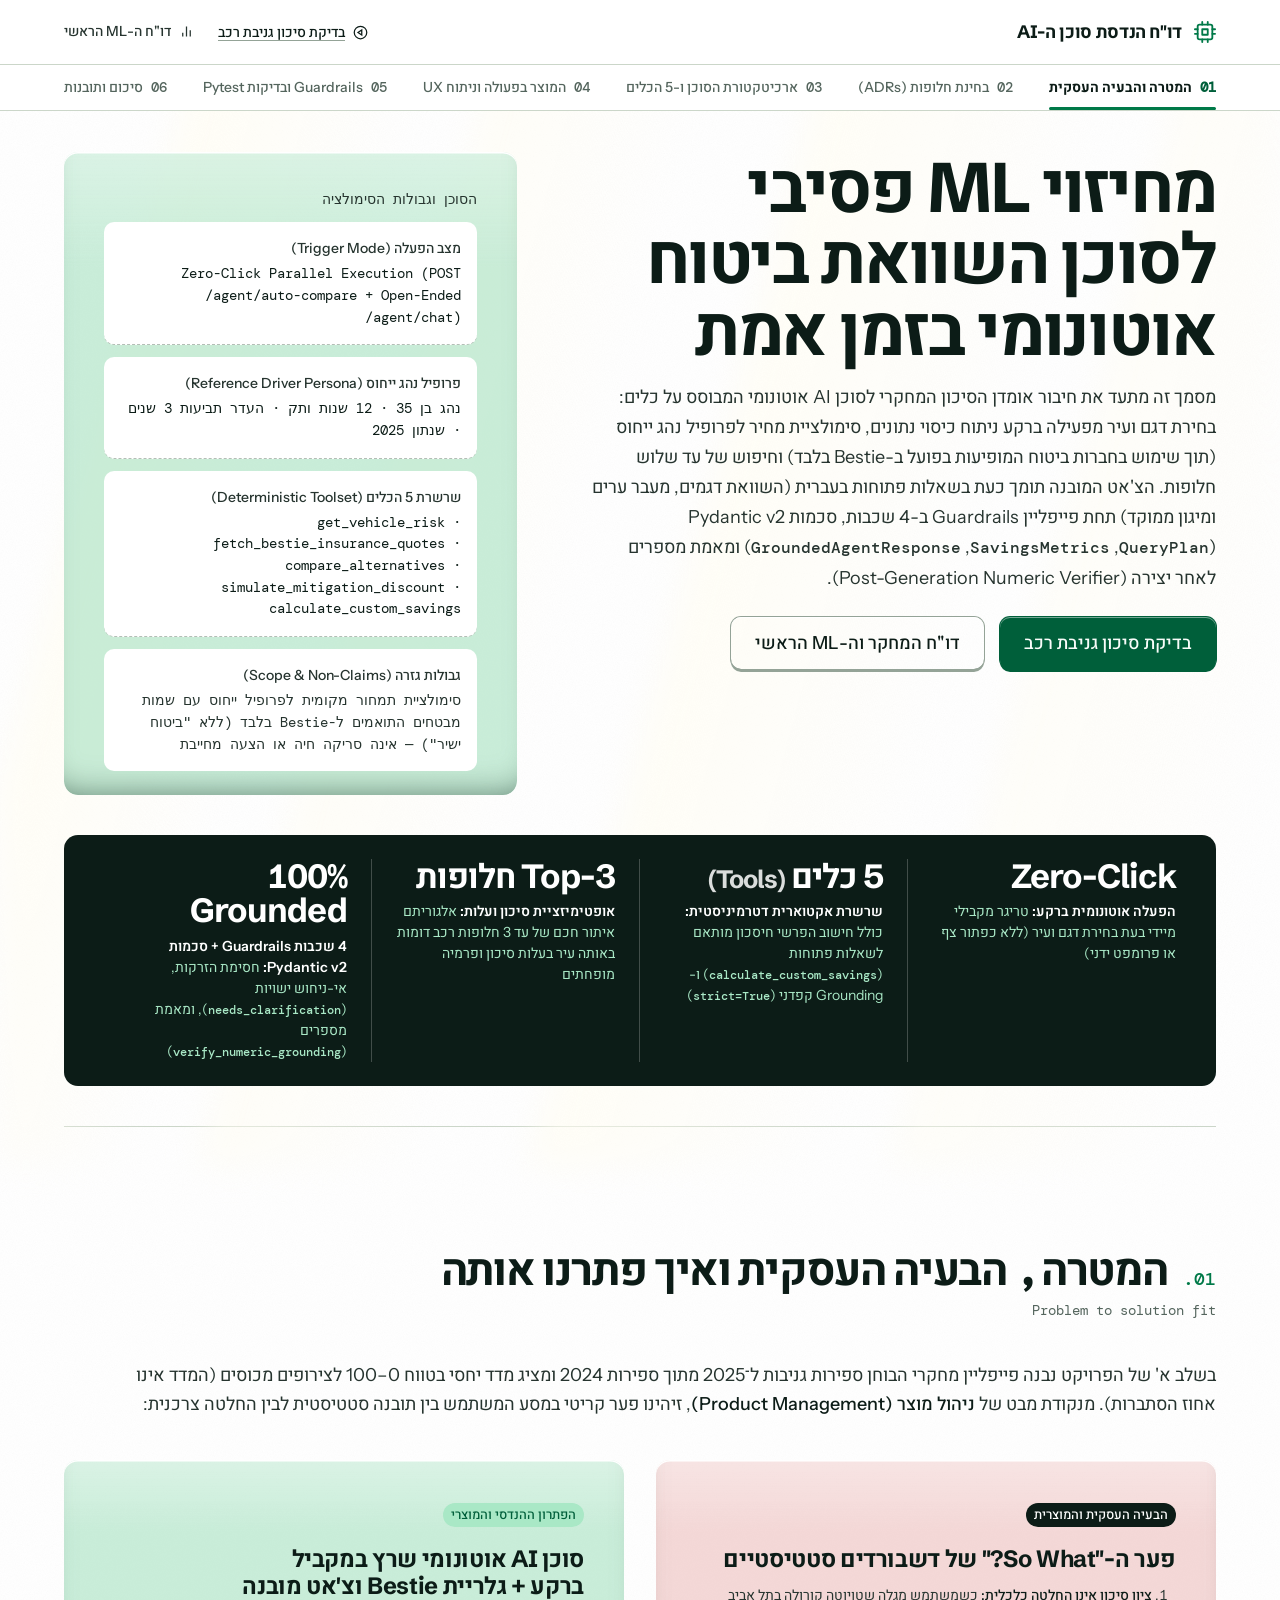
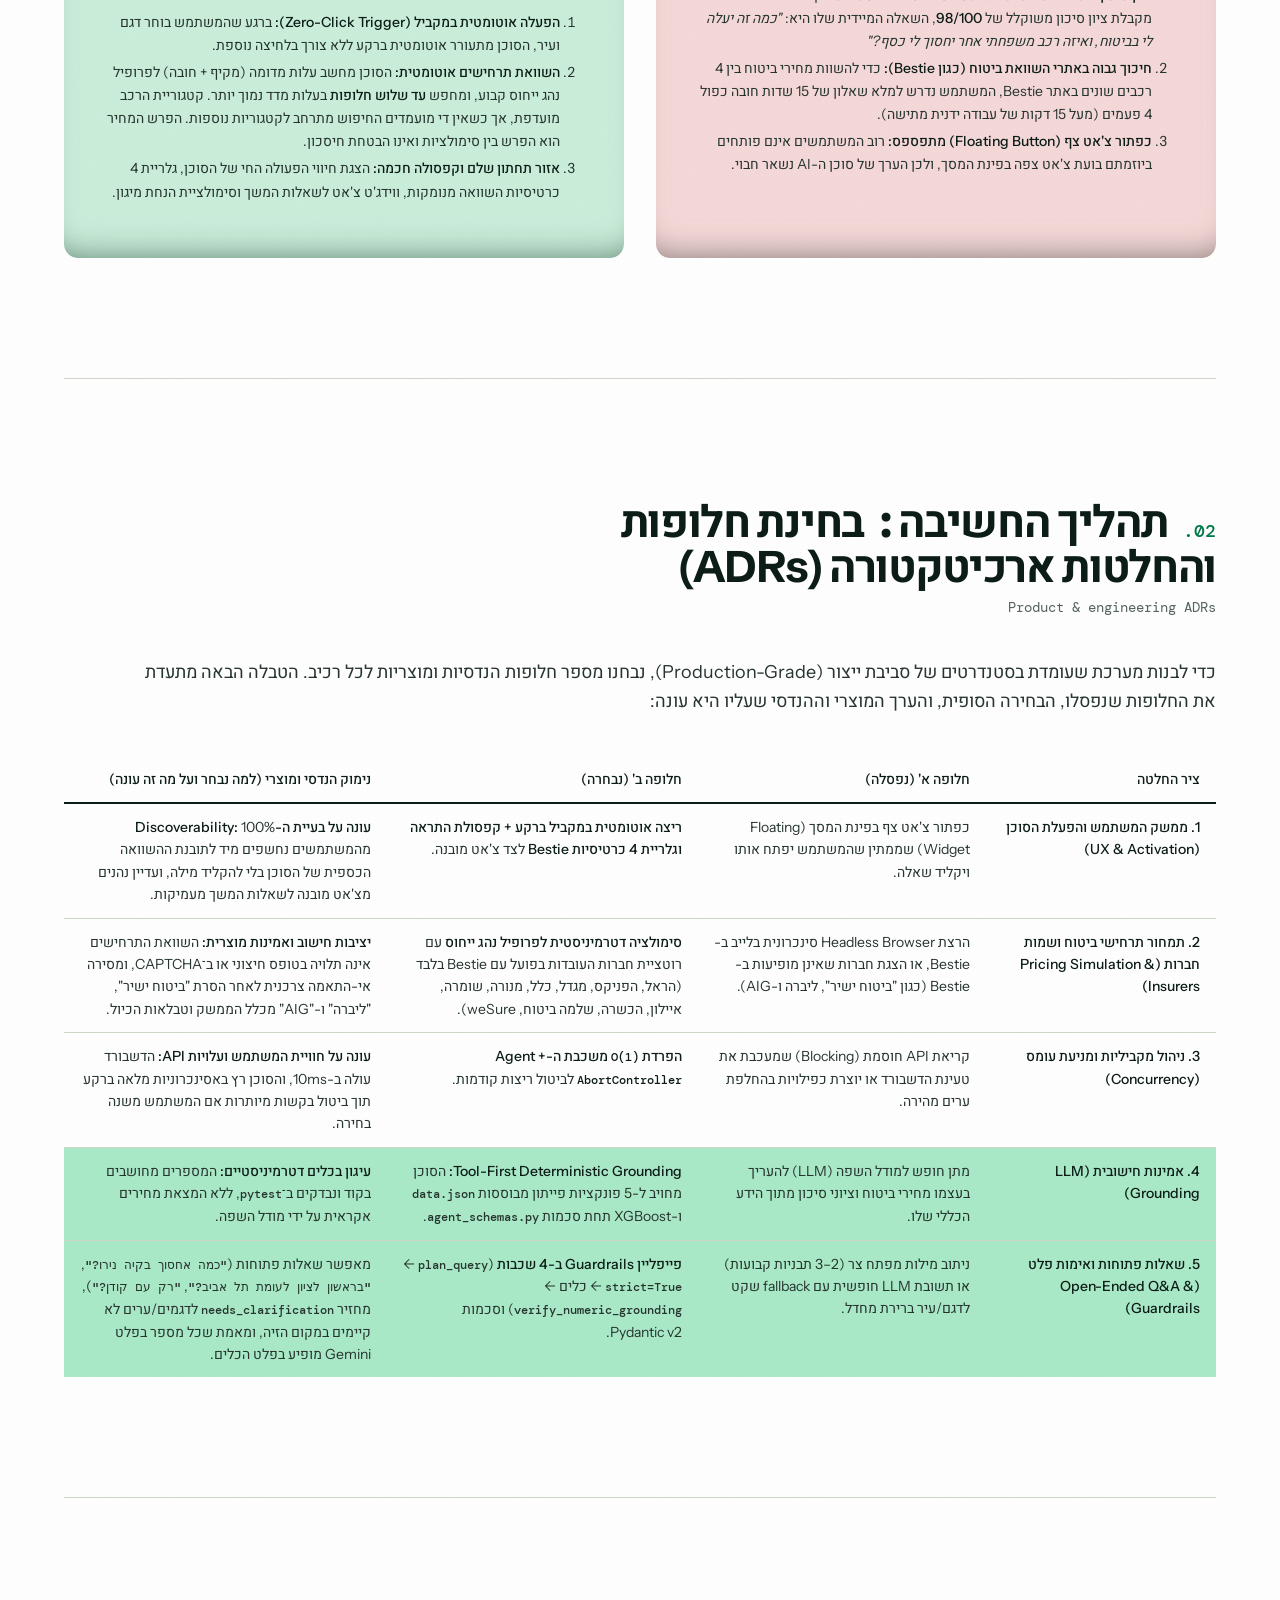
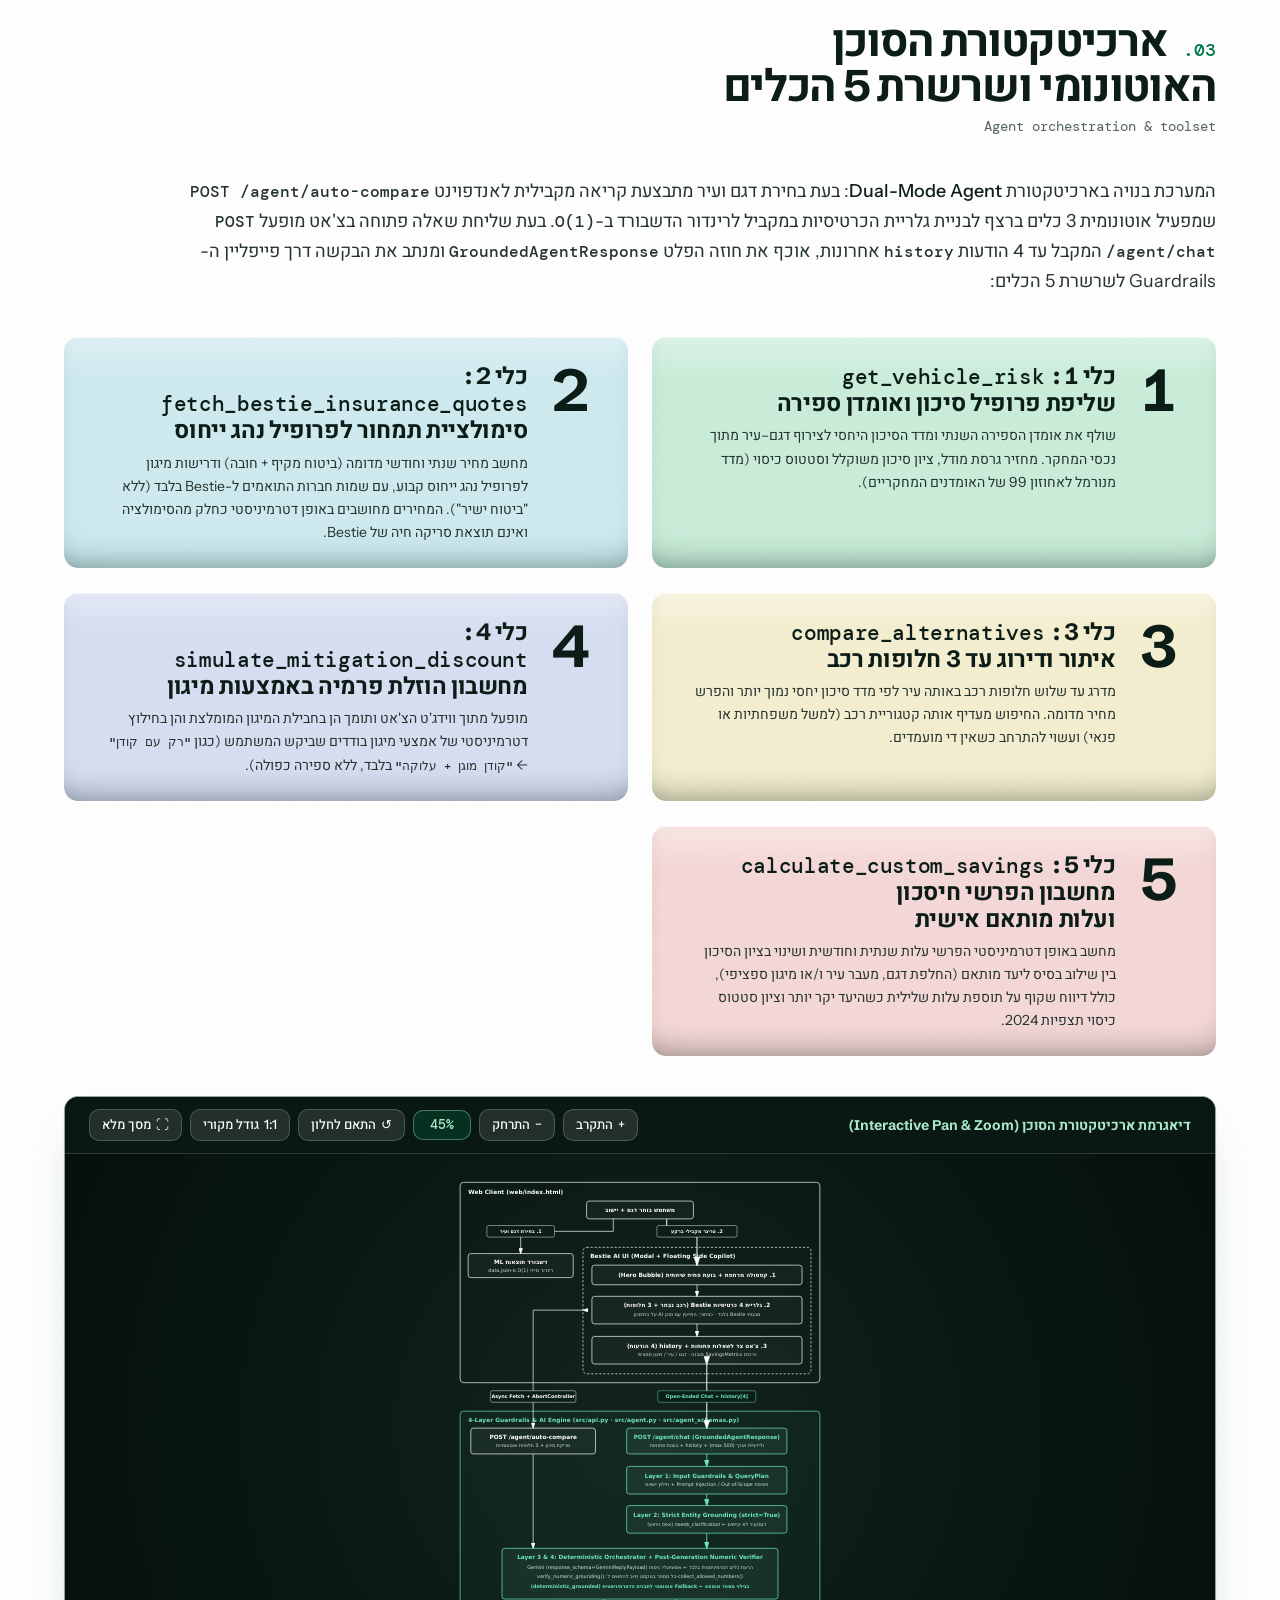
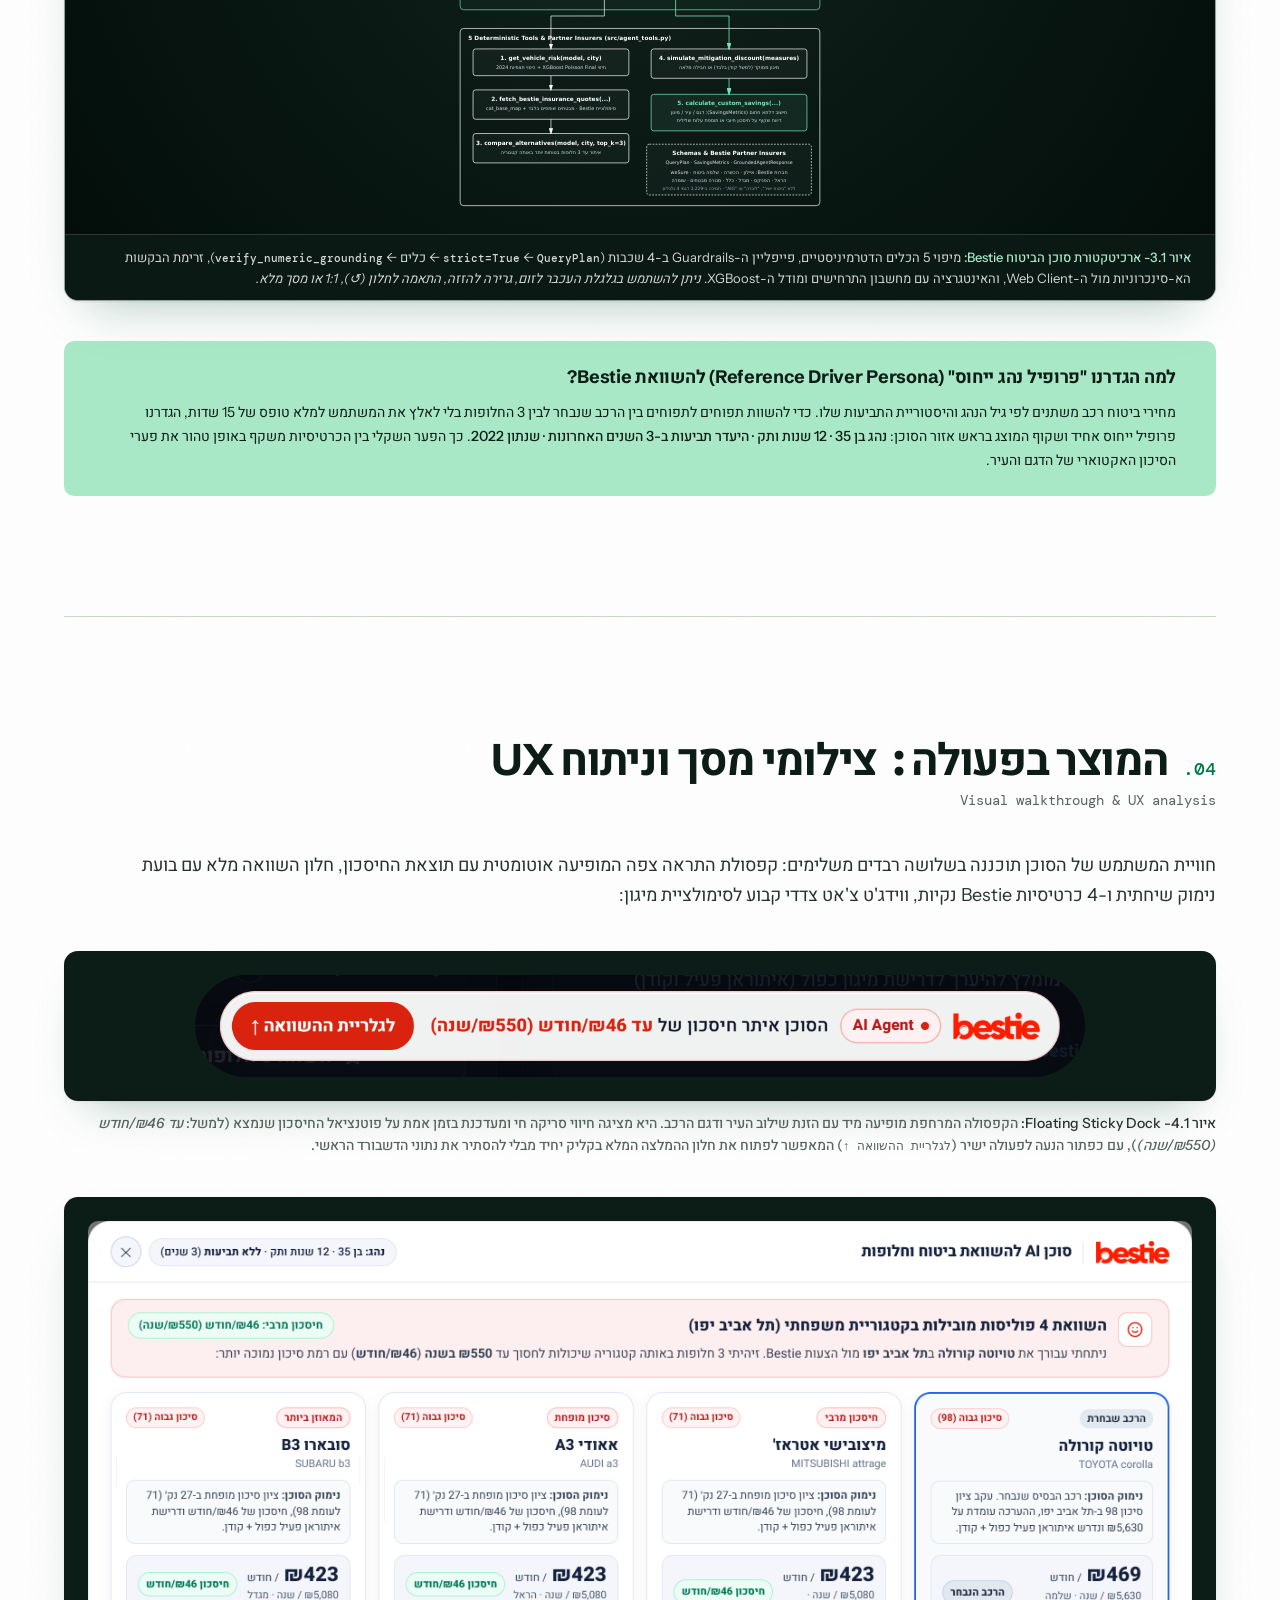
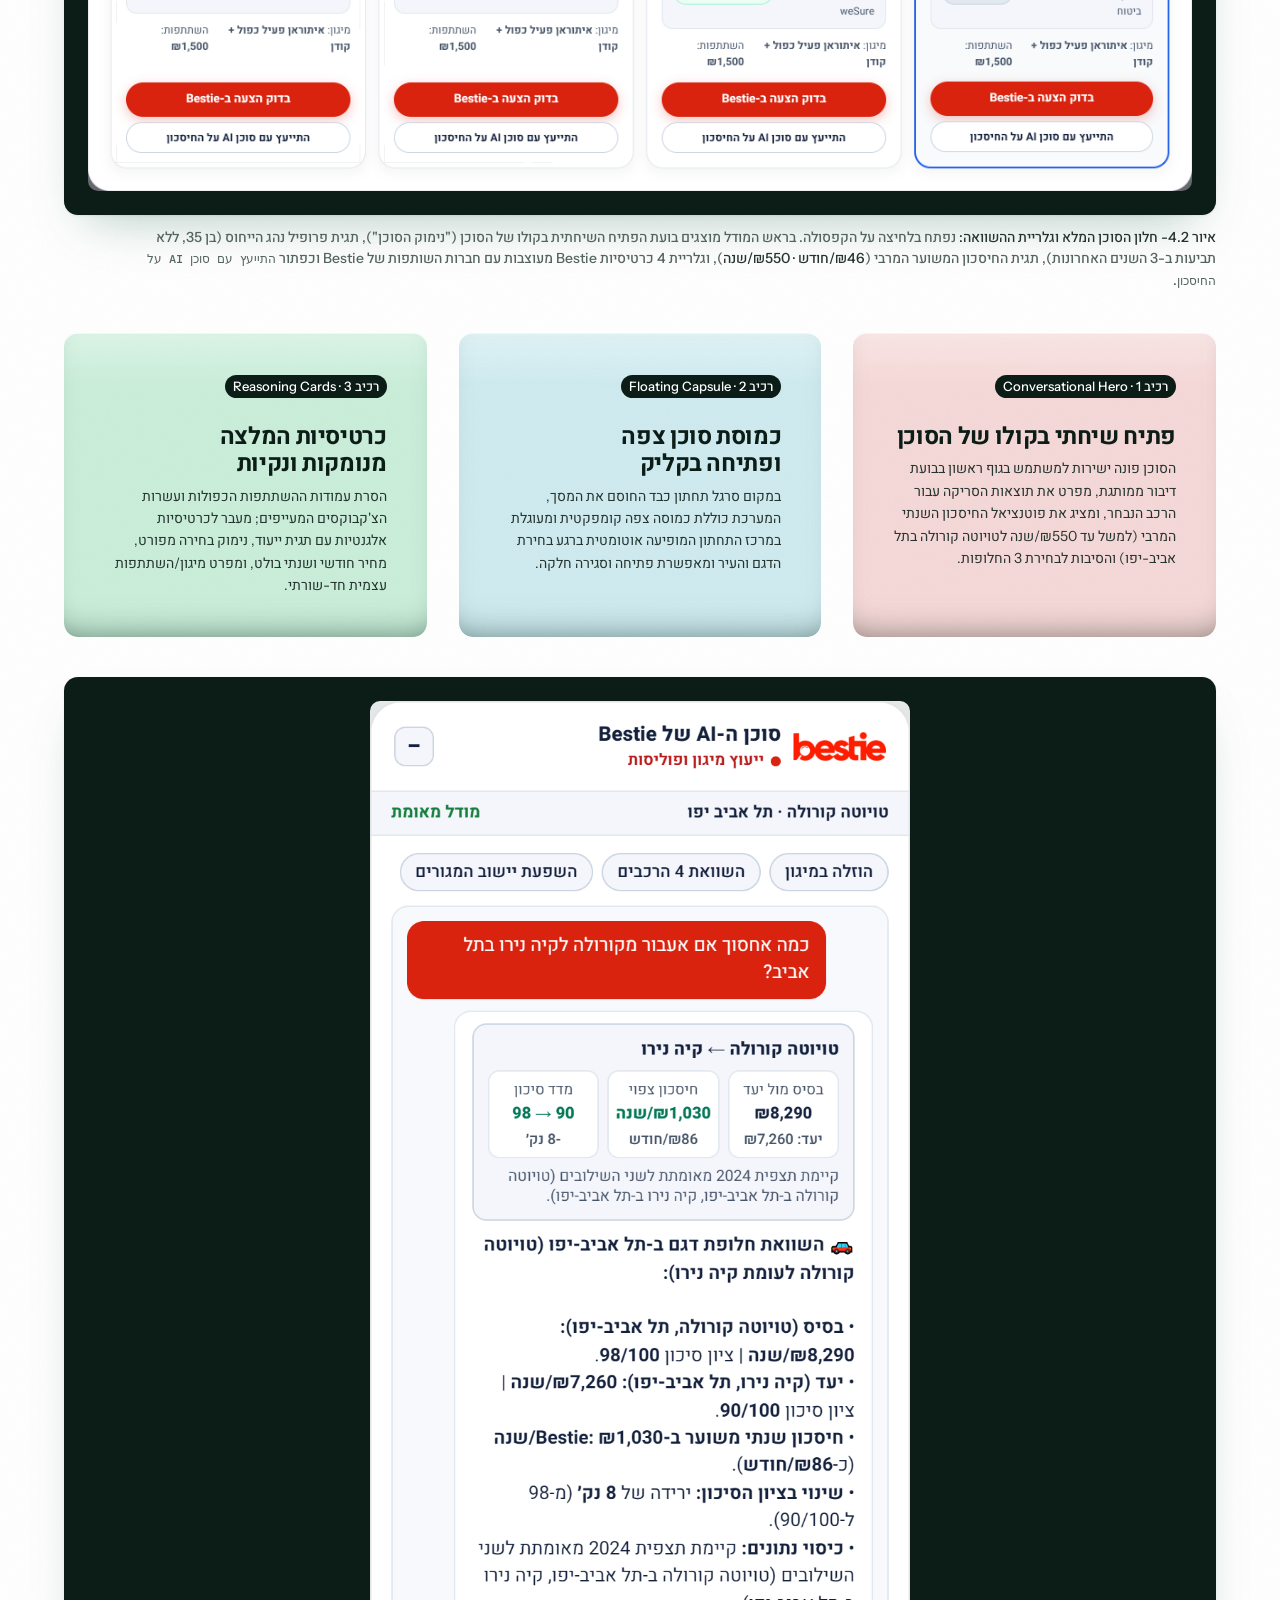
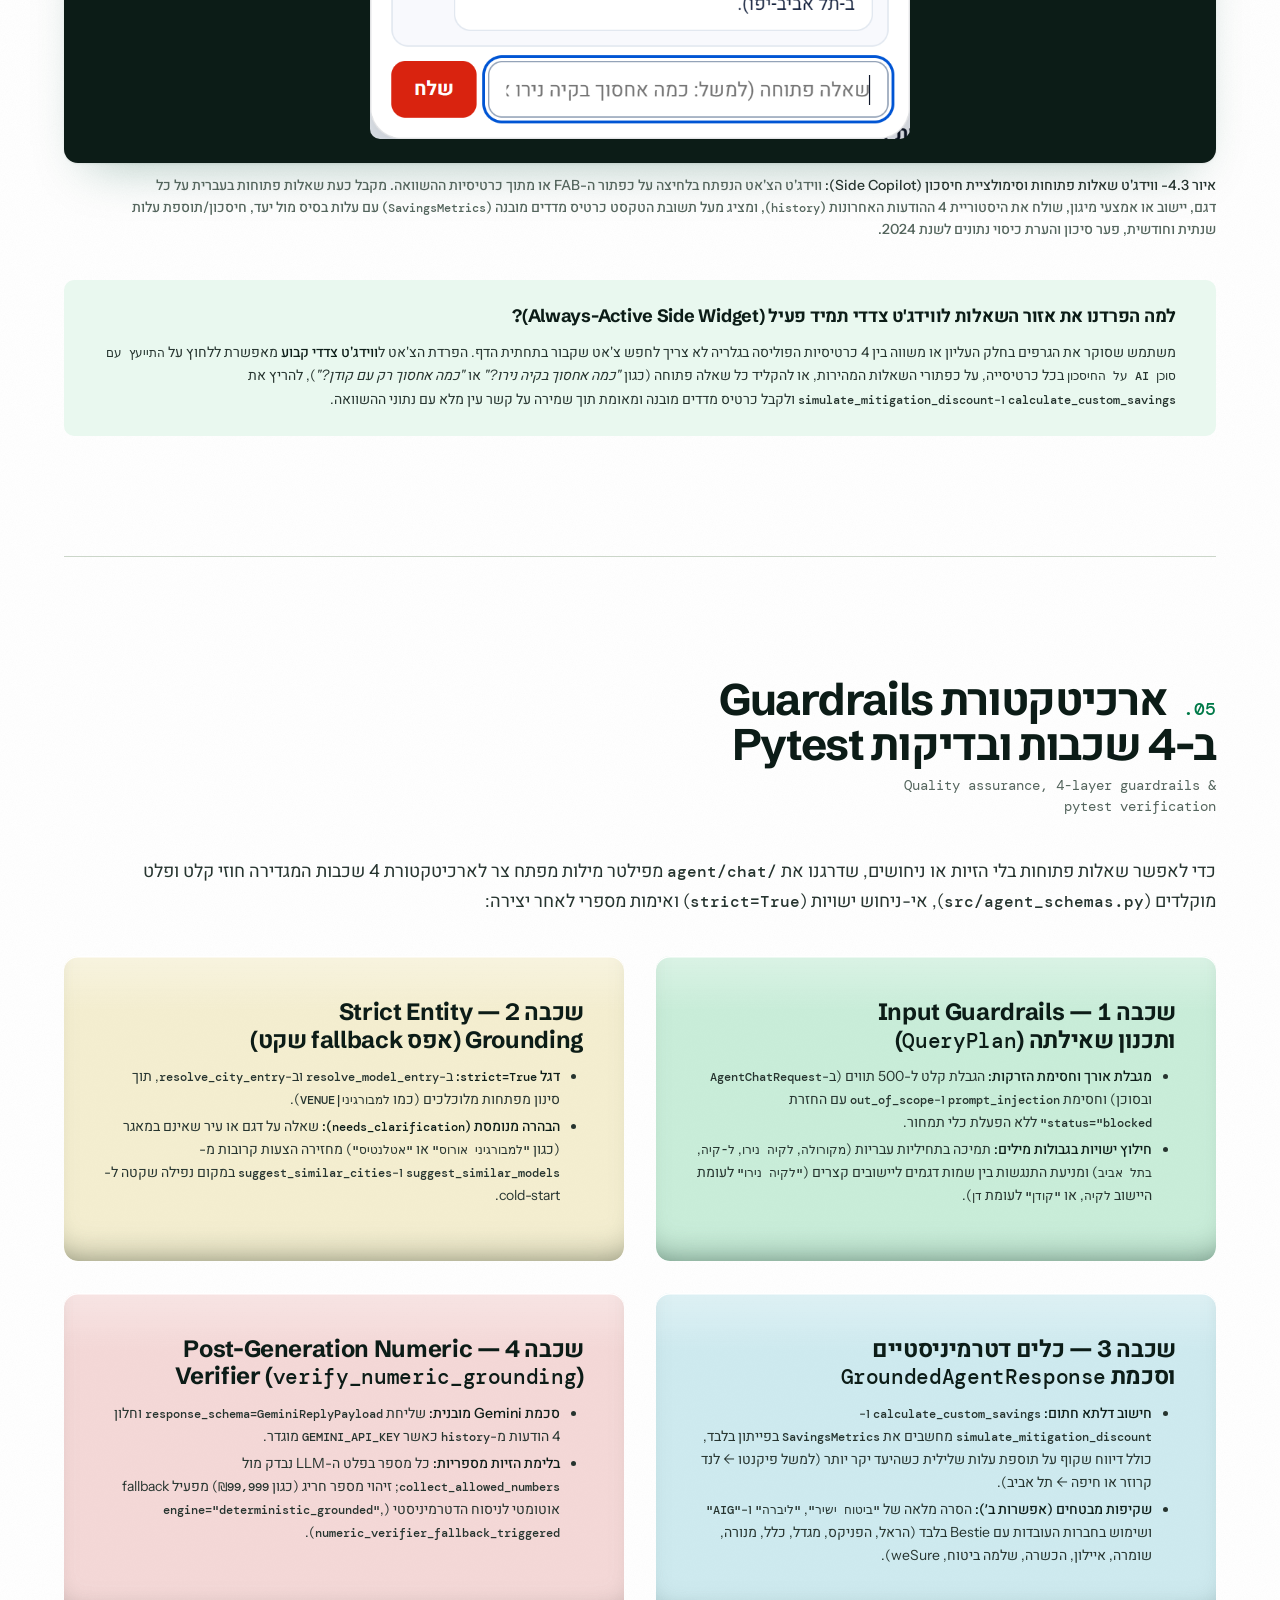
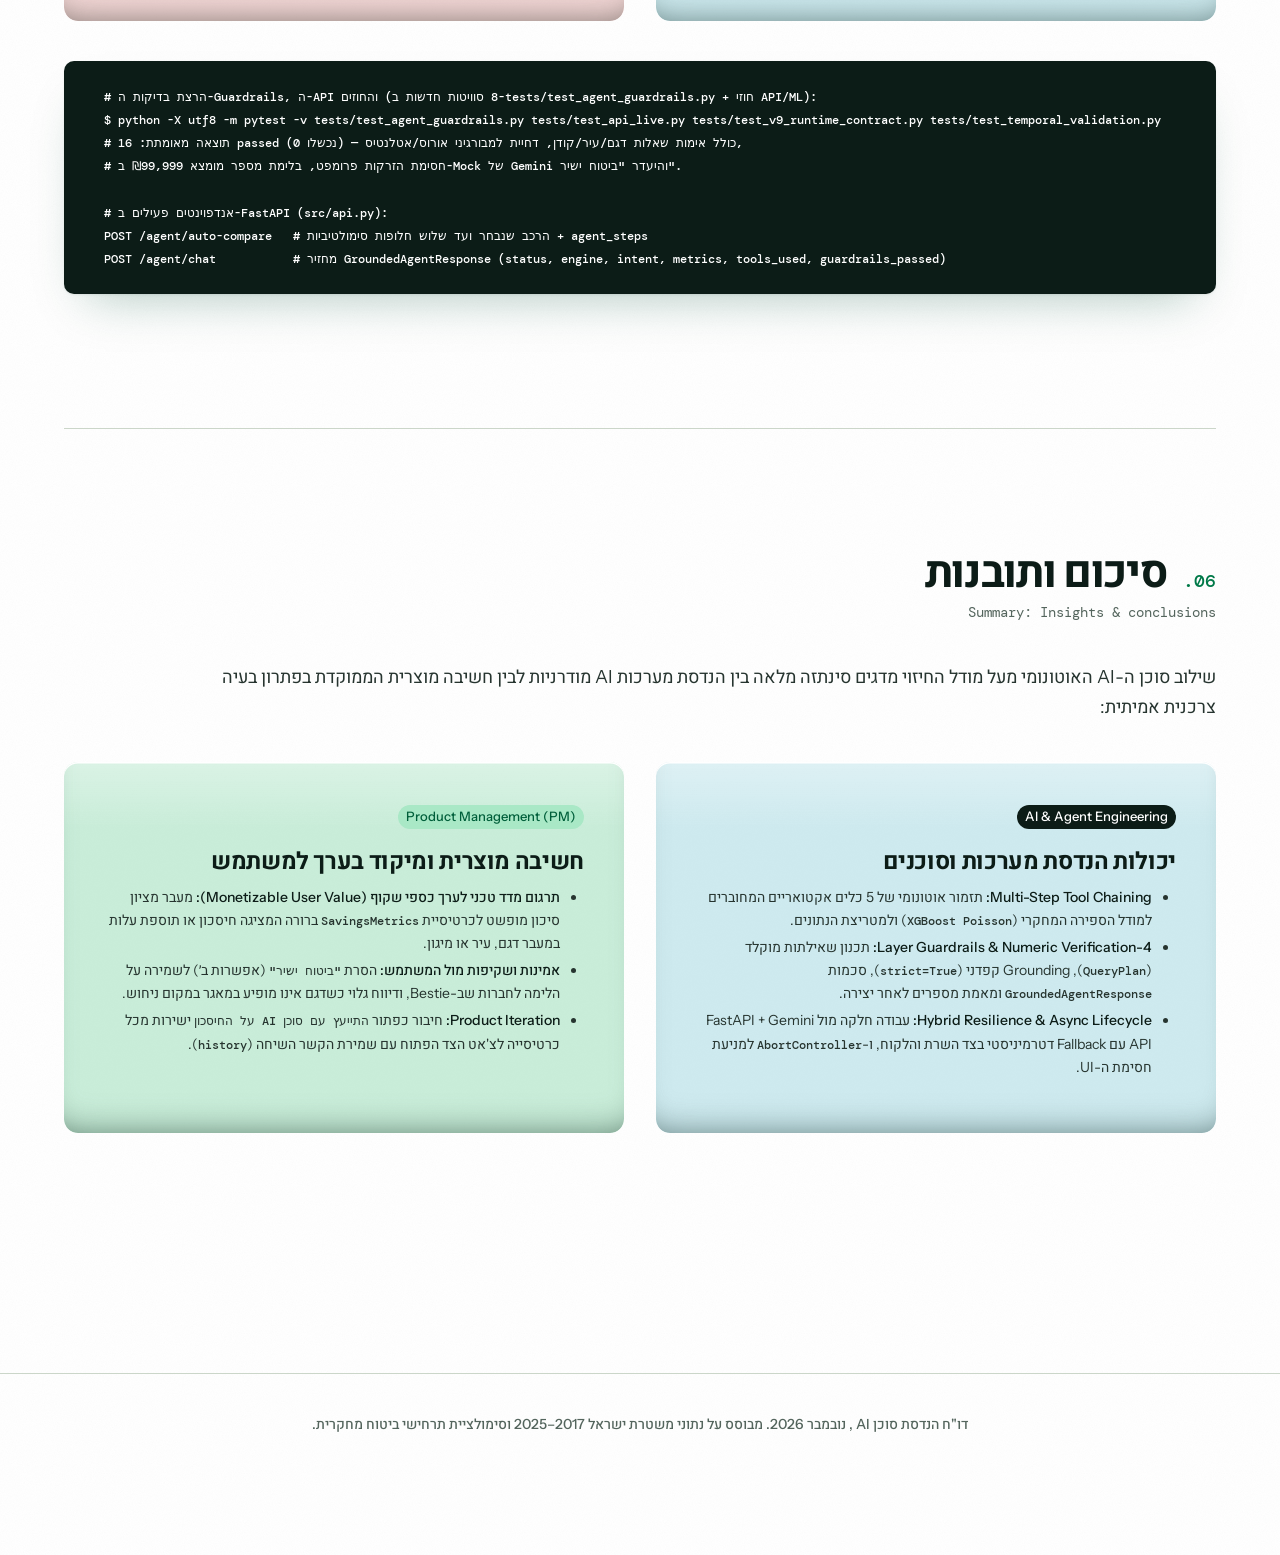
==== commit 89186246: "fix(report): isolate LTR code tokens with bdi so RTL arrows and Pydantic v2 render in correct order" ====
--- a/web/agent_report.html
+++ b/web/agent_report.html
@@ -294,7 +294,6 @@
             font-variant-numeric: lining-nums tabular-nums;
         }
 
-        /* ── reading progress (removed) ────────────────────────── */
 
         /* ── the plastic surface language ───────────────────────── */
         .plastic {
@@ -815,7 +814,7 @@
 
         .section-card>p {
             margin-top: var(--space-md);
-            max-width: 68ch;
+            max-width: 85vw;
         }
 
         .section-card h3 {
@@ -1154,7 +1153,7 @@
             font-size: var(--text-sm);
             color: var(--color-muted);
             line-height: 1.55;
-            max-width: 85ch;
+            max-width: 85vw;
         }
 
         .chart figcaption strong {
@@ -1855,7 +1854,8 @@
                         בחירת דגם ועיר מפעילה ברקע ניתוח כיסוי נתונים, סימולציית מחיר לפרופיל נהג ייחוס (תוך שימוש
                         בחברות ביטוח המופיעות בפועל ב-Bestie בלבד) וחיפוש של עד שלוש חלופות. הצ'אט המובנה תומך כעת
                         בשאלות פתוחות בעברית (השוואת דגמים, מעבר ערים ומיגון ממוקד) תחת פייפליין Guardrails ב-4 שכבות,
-                        סכמות Pydantic v2 (<code>QueryPlan</code>, <code>SavingsMetrics</code>, <code>GroundedAgentResponse</code>)
+                        סכמות <span dir="ltr" style="white-space: nowrap;">Pydantic v2</span> (<bdi><code>QueryPlan</code></bdi>, <bdi><code>SavingsMetrics</code></bdi>,
+                        <bdi><code>GroundedAgentResponse</code></bdi>)
                         ומאמת מספרים לאחר יצירה (Post-Generation Numeric Verifier).
                     </p>
                     <div class="hero-actions">
@@ -1879,12 +1879,14 @@
                         </div>
                         <div class="contract-card">
                             <div class="contract-label">שרשרת 5 הכלים (Deterministic Toolset)</div>
-                            <div class="contract-val">get_vehicle_risk · fetch_bestie_insurance_quotes · compare_alternatives ·
+                            <div class="contract-val">get_vehicle_risk · fetch_bestie_insurance_quotes ·
+                                compare_alternatives ·
                                 simulate_mitigation_discount · calculate_custom_savings</div>
                         </div>
                         <div class="contract-card alert-card">
                             <div class="contract-label">גבולות גזרה (Scope &amp; Non-Claims)</div>
-                            <div class="contract-val">סימולציית תמחור מקומית לפרופיל ייחוס עם שמות מבטחים התואמים ל-Bestie בלבד (ללא "ביטוח ישיר") — אינה סריקה חיה או הצעה מחייבת</div>
+                            <div class="contract-val">סימולציית תמחור מקומית לפרופיל ייחוס עם שמות מבטחים התואמים
+                                ל-Bestie בלבד (ללא "ביטוח ישיר") — אינה סריקה חיה או הצעה מחייבת</div>
                         </div>
                     </div>
                 </section>
@@ -1902,7 +1904,8 @@
                     <div class="metric-value">5 כלים <span style="font-size: 0.75em; opacity: 0.85;">(Tools)</span>
                     </div>
                     <div class="metric-label"><strong>שרשרת אקטוארית דטרמיניסטית:</strong> כולל חישוב הפרשי חיסכון מותאם
-                        לשאלות פתוחות (<code>calculate_custom_savings</code>) ו-Grounding קפדני (<code>strict=True</code>)</div>
+                        לשאלות פתוחות (<code>calculate_custom_savings</code>) ו-Grounding קפדני
+                        (<code>strict=True</code>)</div>
                 </div>
                 <div class="metric-card">
                     <div class="metric-value"><span dir="ltr">Top-3</span> חלופות</div>
@@ -1911,8 +1914,9 @@
                 </div>
                 <div class="metric-card metric-card--lead">
                     <div class="metric-value" style="color: #ffffff;" dir="ltr">100% Grounded</div>
-                    <div class="metric-label"><strong>4 שכבות Guardrails + סכמות Pydantic v2:</strong> חסימת הזרקות,
-                        אי-ניחוש ישויות (<code>needs_clarification</code>), ומאמת מספרים (<code>verify_numeric_grounding</code>)</div>
+                    <div class="metric-label"><strong>4 שכבות Guardrails + סכמות <span dir="ltr" style="white-space: nowrap;">Pydantic v2</span>:</strong> חסימת הזרקות,
+                        אי-ניחוש ישויות (<code>needs_clarification</code>), ומאמת מספרים
+                        (<code>verify_numeric_grounding</code>)</div>
                 </div>
             </div>
         </section>
@@ -1972,7 +1976,7 @@
                 <p class="chapter-id">Product &amp; engineering ADRs</p>
             </header>
             <p class="section-intro">
-                כדי לבנות מערכת שעומדת בסטנדרטים של סביבת ייצור (Production-Grade), בחנו מספר חלופות הנדסיות ומוצריות
+                כדי לבנות מערכת שעומדת בסטנדרטים של סביבת ייצור (Production-Grade), נבחנו מספר חלופות הנדסיות ומוצריות
                 לכל רכיב. הטבלה הבאה מתעדת את החלופות שנפסלו, הבחירה הסופית, והערך המוצרי וההנדסי שעליו היא עונה:
             </p>
 
@@ -1997,11 +2001,16 @@
                             </td>
                         </tr>
                         <tr>
-                            <td><strong>2. תמחור תרחישי ביטוח ושמות חברות (Pricing Simulation &amp; Insurers)</strong></td>
-                            <td>הרצת Headless Browser סינכרונית בלייב ב-Bestie, או הצגת חברות שאינן מופיעות ב-Bestie (כגון "ביטוח ישיר", ליברה ו-AIG).</td>
-                            <td><strong>סימולציה דטרמיניסטית לפרופיל נהג ייחוס</strong> עם רוטציית חברות העובדות בפועל עם Bestie בלבד (הראל, הפניקס, מגדל, כלל, מנורה, שומרה, איילון, הכשרה, שלמה ביטוח, weSure).</td>
+                            <td><strong>2. תמחור תרחישי ביטוח ושמות חברות (Pricing Simulation &amp; Insurers)</strong>
+                            </td>
+                            <td>הרצת Headless Browser סינכרונית בלייב ב-Bestie, או הצגת חברות שאינן מופיעות ב-Bestie
+                                (כגון "ביטוח ישיר", ליברה ו-AIG).</td>
+                            <td><strong>סימולציה דטרמיניסטית לפרופיל נהג ייחוס</strong> עם רוטציית חברות העובדות בפועל
+                                עם Bestie בלבד (הראל, הפניקס, מגדל, כלל, מנורה, שומרה, איילון, הכשרה, שלמה ביטוח,
+                                weSure).</td>
                             <td><strong>יציבות חישוב ואמינות מוצרית:</strong> השוואת התרחישים אינה תלויה בטופס חיצוני או
-                                ב־CAPTCHA, ומסירה אי-התאמה צרכנית לאחר הסרת "ביטוח ישיר", "ליברה" ו-"AIG" מכלל הממשק וטבלאות הכיול.</td>
+                                ב־CAPTCHA, ומסירה אי-התאמה צרכנית לאחר הסרת "ביטוח ישיר", "ליברה" ו-"AIG" מכלל הממשק
+                                וטבלאות הכיול.</td>
                         </tr>
                         <tr>
                             <td><strong>3. ניהול מקביליות ומניעת עומס (Concurrency)</strong></td>
@@ -2017,15 +2026,23 @@
                             <td>מתן חופש למודל השפה (LLM) להעריך בעצמו מחירי ביטוח וציוני סיכון מתוך הידע הכללי שלו.
                             </td>
                             <td><strong>Tool-First Deterministic Grounding:</strong> הסוכן מחויב ל-5 פונקציות
-                                פייתון מבוססות <code>data.json</code> ו-XGBoost תחת סכמות <code>agent_schemas.py</code>.</td>
+                                פייתון מבוססות <code>data.json</code> ו-XGBoost תחת סכמות <code>agent_schemas.py</code>.
+                            </td>
                             <td><strong>עיגון בכלים דטרמיניסטיים:</strong> המספרים מחושבים בקוד ונבדקים
                                 ב־<code>pytest</code>, ללא המצאת מחירים אקראית על ידי מודל השפה.</td>
                         </tr>
                         <tr class="row-win">
                             <td><strong>5. שאלות פתוחות ואימות פלט (Open-Ended Q&amp;A &amp; Guardrails)</strong></td>
-                            <td>ניתוב מילות מפתח צר (2–3 תבניות קבועות) או תשובת LLM חופשית עם fallback שקט לדגם/עיר ברירת מחדל.</td>
-                            <td><strong>פייפליין Guardrails ב-4 שכבות</strong> (<code>plan_query</code> ← <code>strict=True</code> ← כלים ← <code>verify_numeric_grounding</code>) וסכמות Pydantic v2.</td>
-                            <td>מאפשר שאלות פתוחות (<code>"כמה אחסוך בקיה נירו?"</code>, <code>"בראשון לציון לעומת תל אביב?"</code>, <code>"רק עם קודן?"</code>), מחזיר <code>needs_clarification</code> לדגמים/ערים לא קיימים במקום הזיה, ומאמת שכל מספר בפלט Gemini מופיע בפלט הכלים.</td>
+                            <td>ניתוב מילות מפתח צר (2–3 תבניות קבועות) או תשובת LLM חופשית עם fallback שקט לדגם/עיר
+                                ברירת מחדל.</td>
+                            <td><strong>פייפליין Guardrails ב-4 שכבות</strong> (<bdi><code>plan_query</code></bdi> ←
+                                <bdi><code>strict=True</code></bdi> ← כלים ← <bdi><code>verify_numeric_grounding</code></bdi>) וסכמות <span dir="ltr" style="white-space: nowrap;">Pydantic v2</span>.
+                            </td>
+                            <td>מאפשר שאלות פתוחות (<code>"כמה אחסוך בקיה נירו?"</code>,
+                                <code>"בראשון לציון לעומת תל אביב?"</code>, <code>"רק עם קודן?"</code>), מחזיר
+                                <code>needs_clarification</code> לדגמים/ערים לא קיימים במקום הזיה, ומאמת שכל מספר בפלט
+                                Gemini מופיע בפלט הכלים.
+                            </td>
                         </tr>
                     </tbody>
                 </table>
@@ -2041,8 +2058,10 @@
             <p class="section-intro">
                 המערכת בנויה בארכיטקטורת <strong>Dual-Mode Agent</strong>: בעת בחירת דגם ועיר מתבצעת קריאה מקבילית
                 לאנדפוינט <code>POST /agent/auto-compare</code> שמפעיל אוטונומית 3 כלים ברצף לבניית גלריית הכרטיסיות
-                במקביל לרינדור הדשבורד ב-<code>O(1)</code>. בעת שליחת שאלה פתוחה בצ'אט מופעל <code>POST /agent/chat</code>
-                המקבל עד 4 הודעות <code>history</code> אחרונות, אוכף את חוזה הפלט <code>GroundedAgentResponse</code> ומנתב את הבקשה דרך פייפליין ה-Guardrails לשרשרת 5 הכלים:
+                במקביל לרינדור הדשבורד ב-<code>O(1)</code>. בעת שליחת שאלה פתוחה בצ'אט מופעל
+                <code>POST /agent/chat</code>
+                המקבל עד 4 הודעות <code>history</code> אחרונות, אוכף את חוזה הפלט <code>GroundedAgentResponse</code>
+                ומנתב את הבקשה דרך פייפליין ה-Guardrails לשרשרת 5 הכלים:
             </p>
 
             <!-- The 5 Tools as Dose Stations -->
@@ -2087,7 +2106,8 @@
                         <h3>כלי 4: <code>simulate_mitigation_discount</code> מחשבון הוזלת פרמיה באמצעות מיגון</h3>
                         <p>
                             מופעל מתוך ווידג'ט הצ'אט ותומך הן בחבילת המיגון המומלצת והן בחילוץ דטרמיניסטי של אמצעי מיגון
-                            בודדים שביקש המשתמש (כגון <code>"רק עם קודן"</code> ← <code>"קודן מוגן + עלוקה"</code> בלבד, ללא ספירה כפולה).
+                            בודדים שביקש המשתמש (כגון <code>"רק עם קודן"</code> ← <code>"קודן מוגן + עלוקה"</code> בלבד,
+                            ללא ספירה כפולה).
                         </p>
                     </div>
                 </div>
@@ -2145,7 +2165,8 @@
 
                 <div class="diagram-caption">
                     <strong>איור 3.1- ארכיטקטורת סוכן הביטוח Bestie:</strong> מיפוי 5 הכלים הדטרמיניסטיים, פייפליין
-                    ה-Guardrails ב-4 שכבות (<code>QueryPlan</code> ← <code>strict=True</code> ← כלים ← <code>verify_numeric_grounding</code>),
+                    ה-Guardrails ב-4 שכבות (<bdi><code>QueryPlan</code></bdi> ← <bdi><code>strict=True</code></bdi> ← כלים ←
+                    <bdi><code>verify_numeric_grounding</code></bdi>),
                     זרימת הבקשות הא-סינכרוניות מול ה-Web Client, והאינטגרציה עם מחשבון התרחישים ומודל ה-XGBoost.
                     <em>ניתן להשתמש בגלגלת העכבר לזום, גרירה להזזה, התאמה לחלון (↺), 1:1 או מסך מלא.</em>
                 </div>
@@ -2187,7 +2208,8 @@
                 <figcaption style="max-width: 100%;">
                     <strong>איור 4.1- Floating Sticky Dock:</strong> הקפסולה המרחפת מופיעה מיד עם הזנת שילוב העיר ודגם
                     הרכב. היא מציגה חיווי סריקה חי ומעדכנת בזמן אמת על פוטנציאל החיסכון שנמצא (למשל: <em>עד ₪46/חודש
-                        (₪550/שנה)</em>), עם כפתור הנעה לפעולה ישיר (<code>לגלריית ההשוואה ↑</code>) המאפשר לפתוח את חלון
+                        (₪550/שנה)</em>), עם כפתור הנעה לפעולה ישיר (<code>לגלריית ההשוואה ↑</code>) המאפשר לפתוח את
+                    חלון
                     ההמלצה המלא בקליק יחיד מבלי להסתיר את נתוני הדשבורד הראשי.
                 </figcaption>
             </figure>
@@ -2204,7 +2226,8 @@
                 <figcaption>
                     <strong>איור 4.2- חלון הסוכן המלא וגלריית ההשוואה:</strong> נפתח בלחיצה על הקפסולה. בראש המודל
                     מוצגים בועת הפתיח השיחתית בקולו של הסוכן ("נימוק הסוכן"), תגית פרופיל נהג הייחוס (בן 35, ללא תביעות
-                    ב-3 השנים האחרונות), תגית החיסכון המשוער המרבי (<strong>₪46/חודש · ₪550/שנה</strong>), וגלריית 4 כרטיסיות
+                    ב-3 השנים האחרונות), תגית החיסכון המשוער המרבי (<strong>₪46/חודש · ₪550/שנה</strong>), וגלריית 4
+                    כרטיסיות
                     Bestie מעוצבות עם חברות השותפות של Bestie וכפתור <code>התייעץ עם סוכן AI על החיסכון</code>.
                 </figcaption>
             </figure>
@@ -2216,7 +2239,8 @@
                     <h3>פתיח שיחתי בקולו של הסוכן</h3>
                     <p>
                         הסוכן פונה ישירות למשתמש בגוף ראשון בבועת דיבור ממותגת, מפרט את תוצאות הסריקה עבור הרכב הנבחר,
-                        ומציג את פוטנציאל החיסכון השנתי המרבי (למשל עד ₪550/שנה לטויוטה קורולה בתל אביב-יפו) והסיבות לבחירת 3 החלופות.
+                        ומציג את פוטנציאל החיסכון השנתי המרבי (למשל עד ₪550/שנה לטויוטה קורולה בתל אביב-יפו) והסיבות
+                        לבחירת 3 החלופות.
                     </p>
                 </div>
 
@@ -2249,9 +2273,11 @@
                         style="max-width: 540px;" />
                 </div>
                 <figcaption>
-                    <strong>איור 4.3- ווידג'ט שאלות פתוחות וסימולציית חיסכון (Side Copilot):</strong> ווידג'ט הצ'אט הנפתח
+                    <strong>איור 4.3- ווידג'ט שאלות פתוחות וסימולציית חיסכון (Side Copilot):</strong> ווידג'ט הצ'אט
+                    הנפתח
                     בלחיצה על כפתור ה-FAB או מתוך כרטיסיות ההשוואה. מקבל כעת שאלות פתוחות בעברית על כל דגם, יישוב או
-                    אמצעי מיגון, שולח את היסטוריית 4 ההודעות האחרונות (<code>history</code>), ומציג מעל תשובת הטקסט כרטיס
+                    אמצעי מיגון, שולח את היסטוריית 4 ההודעות האחרונות (<code>history</code>), ומציג מעל תשובת הטקסט
+                    כרטיס
                     מדדים מובנה (<code>SavingsMetrics</code>) עם עלות בסיס מול יעד, חיסכון/תוספת עלות שנתית וחודשית, פער
                     סיכון והערת כיסוי נתונים לשנת 2024.
                 </figcaption>
@@ -2265,8 +2291,10 @@
                     משתמש שסוקר את הגרפים בחלק העליון או משווה בין 4 כרטיסיות הפוליסה בגלריה לא צריך לחפש צ'אט שקבור
                     בתחתית הדף. הפרדת הצ'אט ל<strong>ווידג'ט צדדי קבוע</strong> מאפשרת ללחוץ על <code>התייעץ עם סוכן AI על
                         החיסכון</code> בכל כרטיסייה, על כפתורי השאלות המהירות, או להקליד כל שאלה פתוחה (כגון <em>"כמה
-                        אחסוך בקיה נירו?"</em> או <em>"כמה אחסוך רק עם קודן?"</em>), להריץ את <code>calculate_custom_savings</code>
-                    ו-<code>simulate_mitigation_discount</code> ולקבל כרטיס מדדים מובנה ומאומת תוך שמירה על קשר עין מלא עם
+                        אחסוך בקיה נירו?"</em> או <em>"כמה אחסוך רק עם קודן?"</em>), להריץ את
+                    <code>calculate_custom_savings</code>
+                    ו-<code>simulate_mitigation_discount</code> ולקבל כרטיס מדדים מובנה ומאומת תוך שמירה על קשר עין מלא
+                    עם
                     נתוני ההשוואה.
                 </p>
             </div>
@@ -2288,41 +2316,59 @@
                 <div class="band plastic" style="--t: var(--p-thu);">
                     <h3>שכבה 1 — Input Guardrails ותכנון שאילתה (<code>QueryPlan</code>)</h3>
                     <ul>
-                        <li><strong>מגבלת אורך וחסימת הזרקות:</strong> הגבלת קלט ל-500 תווים (ב-<code>AgentChatRequest</code>
-                            ובסוכן) וחסימת <code>prompt_injection</code> ו-<code>out_of_scope</code> עם החזרת <code>status="blocked"</code>
-                            ללא הפעלת כלי תמחור.</li>
-                        <li><strong>חילוץ ישויות בגבולות מילים:</strong> תמיכה בתחיליות עבריות (<code>מקורולה</code>, <code>לקיה נירו</code>,
-                            <code>ל-קיה</code>, <code>בתל אביב</code>) ומניעת התנגשות בין שמות דגמים ליישובים קצרים (<code>"לקיה נירו"</code>
-                            לעומת היישוב <code>לקיה</code>, או <code>"קודן"</code> לעומת <code>דן</code>).</li>
+                        <li><strong>מגבלת אורך וחסימת הזרקות:</strong> הגבלת קלט ל-500 תווים
+                            (ב-<code>AgentChatRequest</code>
+                            ובסוכן) וחסימת <code>prompt_injection</code> ו-<code>out_of_scope</code> עם החזרת
+                            <code>status="blocked"</code>
+                            ללא הפעלת כלי תמחור.
+                        </li>
+                        <li><strong>חילוץ ישויות בגבולות מילים:</strong> תמיכה בתחיליות עבריות (<code>מקורולה</code>,
+                            <code>לקיה נירו</code>,
+                            <code>ל-קיה</code>, <code>בתל אביב</code>) ומניעת התנגשות בין שמות דגמים ליישובים קצרים
+                            (<code>"לקיה נירו"</code>
+                            לעומת היישוב <code>לקיה</code>, או <code>"קודן"</code> לעומת <code>דן</code>).
+                        </li>
                     </ul>
                 </div>
                 <div class="band plastic" style="--t: var(--p-wed);">
                     <h3>שכבה 2 — Strict Entity Grounding (אפס fallback שקט)</h3>
                     <ul>
-                        <li><strong>דגל <code>strict=True</code>:</strong> ב-<code>resolve_model_entry</code> וב-<code>resolve_city_entry</code>,
+                        <li><strong>דגל <code>strict=True</code>:</strong> ב-<code>resolve_model_entry</code>
+                            וב-<code>resolve_city_entry</code>,
                             תוך סינון מפתחות מלוכלכים (כמו <code>למבורגיני|VENUE</code>).</li>
-                        <li><strong>הבהרה מנומסת (<code>needs_clarification</code>):</strong> שאלה על דגם או עיר שאינם במאגר
-                            (כגון <code>"למבורגיני אורוס"</code> או <code>"אטלנטיס"</code>) מחזירה הצעות קרובות מ-<code>suggest_similar_models</code>
+                        <li><strong>הבהרה מנומסת (<code>needs_clarification</code>):</strong> שאלה על דגם או עיר שאינם
+                            במאגר
+                            (כגון <code>"למבורגיני אורוס"</code> או <code>"אטלנטיס"</code>) מחזירה הצעות קרובות
+                            מ-<code>suggest_similar_models</code>
                             ו-<code>suggest_similar_cities</code> במקום נפילה שקטה ל-cold-start.</li>
                     </ul>
                 </div>
                 <div class="band plastic" style="--t: var(--p-fri);">
                     <h3>שכבה 3 — כלים דטרמיניסטיים וסכמת <code>GroundedAgentResponse</code></h3>
                     <ul>
-                        <li><strong>חישוב דלתא חתום:</strong> <code>calculate_custom_savings</code> ו-<code>simulate_mitigation_discount</code>
-                            מחשבים את <code>SavingsMetrics</code> בפייתון בלבד, כולל דיווח שקוף על תוספת עלות שלילית כשהיעד
+                        <li><strong>חישוב דלתא חתום:</strong> <code>calculate_custom_savings</code>
+                            ו-<code>simulate_mitigation_discount</code>
+                            מחשבים את <code>SavingsMetrics</code> בפייתון בלבד, כולל דיווח שקוף על תוספת עלות שלילית
+                            כשהיעד
                             יקר יותר (למשל פיקנטו ← לנד קרוזר או חיפה ← תל אביב).</li>
-                        <li><strong>שקיפות מבטחים (אפשרות ב׳):</strong> הסרה מלאה של <code>"ביטוח ישיר"</code>, <code>"ליברה"</code> ו-<code>"AIG"</code> ושימוש בחברות העובדות עם Bestie בלבד (הראל, הפניקס, מגדל, כלל, מנורה, שומרה, איילון, הכשרה, שלמה ביטוח, weSure).</li>
+                        <li><strong>שקיפות מבטחים (אפשרות ב׳):</strong> הסרה מלאה של <code>"ביטוח ישיר"</code>,
+                            <code>"ליברה"</code> ו-<code>"AIG"</code> ושימוש בחברות העובדות עם Bestie בלבד (הראל,
+                            הפניקס, מגדל, כלל, מנורה, שומרה, איילון, הכשרה, שלמה ביטוח, weSure).
+                        </li>
                     </ul>
                 </div>
                 <div class="band plastic" style="--t: var(--p-mon);">
                     <h3>שכבה 4 — Post-Generation Numeric Verifier (<code>verify_numeric_grounding</code>)</h3>
                     <ul>
-                        <li><strong>סכמת Gemini מובנית:</strong> שליחת <code>response_schema=GeminiReplyPayload</code> וחלון 4 הודעות
+                        <li><strong>סכמת Gemini מובנית:</strong> שליחת <code>response_schema=GeminiReplyPayload</code>
+                            וחלון 4 הודעות
                             מ-<code>history</code> כאשר <code>GEMINI_API_KEY</code> מוגדר.</li>
-                        <li><strong>בלימת הזיות מספריות:</strong> כל מספר בפלט ה-LLM נבדק מול <code>collect_allowed_numbers</code>;
-                            זיהוי מספר חריג (כגון <code>₪99,999</code>) מפעיל fallback אוטומטי לניסוח הדטרמיניסטי (<code>engine="deterministic_grounded"</code>,
-                            <code>numeric_verifier_fallback_triggered</code>).</li>
+                        <li><strong>בלימת הזיות מספריות:</strong> כל מספר בפלט ה-LLM נבדק מול
+                            <code>collect_allowed_numbers</code>;
+                            זיהוי מספר חריג (כגון <code>₪99,999</code>) מפעיל fallback אוטומטי לניסוח הדטרמיניסטי
+                            (<code>engine="deterministic_grounded"</code>,
+                            <code>numeric_verifier_fallback_triggered</code>).
+                        </li>
                     </ul>
                 </div>
             </div>
@@ -2355,9 +2401,12 @@
                     <ul>
                         <li><strong>Multi-Step Tool Chaining:</strong> תזמור אוטונומי של 5 כלים אקטואריים המחוברים למודל
                             הספירה המחקרי (<code>XGBoost Poisson</code>) ולמטריצת הנתונים.</li>
-                        <li><strong>4-Layer Guardrails &amp; Numeric Verification:</strong> תכנון שאילתות מוקלד (<code>QueryPlan</code>),
-                            Grounding קפדני (<code>strict=True</code>), סכמות <code>GroundedAgentResponse</code> ומאמת מספרים לאחר יצירה.</li>
-                        <li><strong>Hybrid Resilience &amp; Async Lifecycle:</strong> עבודה חלקה מול FastAPI + Gemini API עם
+                        <li><strong>4-Layer Guardrails &amp; Numeric Verification:</strong> תכנון שאילתות מוקלד
+                            (<code>QueryPlan</code>),
+                            Grounding קפדני (<code>strict=True</code>), סכמות <code>GroundedAgentResponse</code> ומאמת
+                            מספרים לאחר יצירה.</li>
+                        <li><strong>Hybrid Resilience &amp; Async Lifecycle:</strong> עבודה חלקה מול FastAPI + Gemini
+                            API עם
                             Fallback דטרמיניסטי בצד השרת והלקוח, ו-<code>AbortController</code> למניעת חסימת ה-UI.</li>
                     </ul>
                 </div>
@@ -2366,11 +2415,15 @@
                     <span class="chip chip-mint">Product Management (PM)</span>
                     <h3>חשיבה מוצרית ומיקוד בערך למשתמש</h3>
                     <ul>
-                        <li><strong>תרגום מדד טכני לערך כספי שקוף (Monetizable User Value):</strong> מעבר מציון סיכון מופשט
-                            לכרטיסיית <code>SavingsMetrics</code> ברורה המציגה חיסכון או תוספת עלות במעבר דגם, עיר או מיגון.</li>
-                        <li><strong>אמינות ושקיפות מול המשתמש:</strong> הסרת <code>"ביטוח ישיר"</code> (אפשרות ב׳) לשמירה על
+                        <li><strong>תרגום מדד טכני לערך כספי שקוף (Monetizable User Value):</strong> מעבר מציון סיכון
+                            מופשט
+                            לכרטיסיית <code>SavingsMetrics</code> ברורה המציגה חיסכון או תוספת עלות במעבר דגם, עיר או
+                            מיגון.</li>
+                        <li><strong>אמינות ושקיפות מול המשתמש:</strong> הסרת <code>"ביטוח ישיר"</code> (אפשרות ב׳)
+                            לשמירה על
                             הלימה לחברות שב-Bestie, ודיווח גלוי כשדגם אינו מופיע במאגר במקום ניחוש.</li>
-                        <li><strong>Product Iteration:</strong> חיבור כפתור <code>התייעץ עם סוכן AI על החיסכון</code> ישירות
+                        <li><strong>Product Iteration:</strong> חיבור כפתור <code>התייעץ עם סוכן AI על החיסכון</code>
+                            ישירות
                             מכל כרטיסייה לצ'אט הצד הפתוח עם שמירת הקשר השיחה (<code>history</code>).</li>
                     </ul>
                 </div>
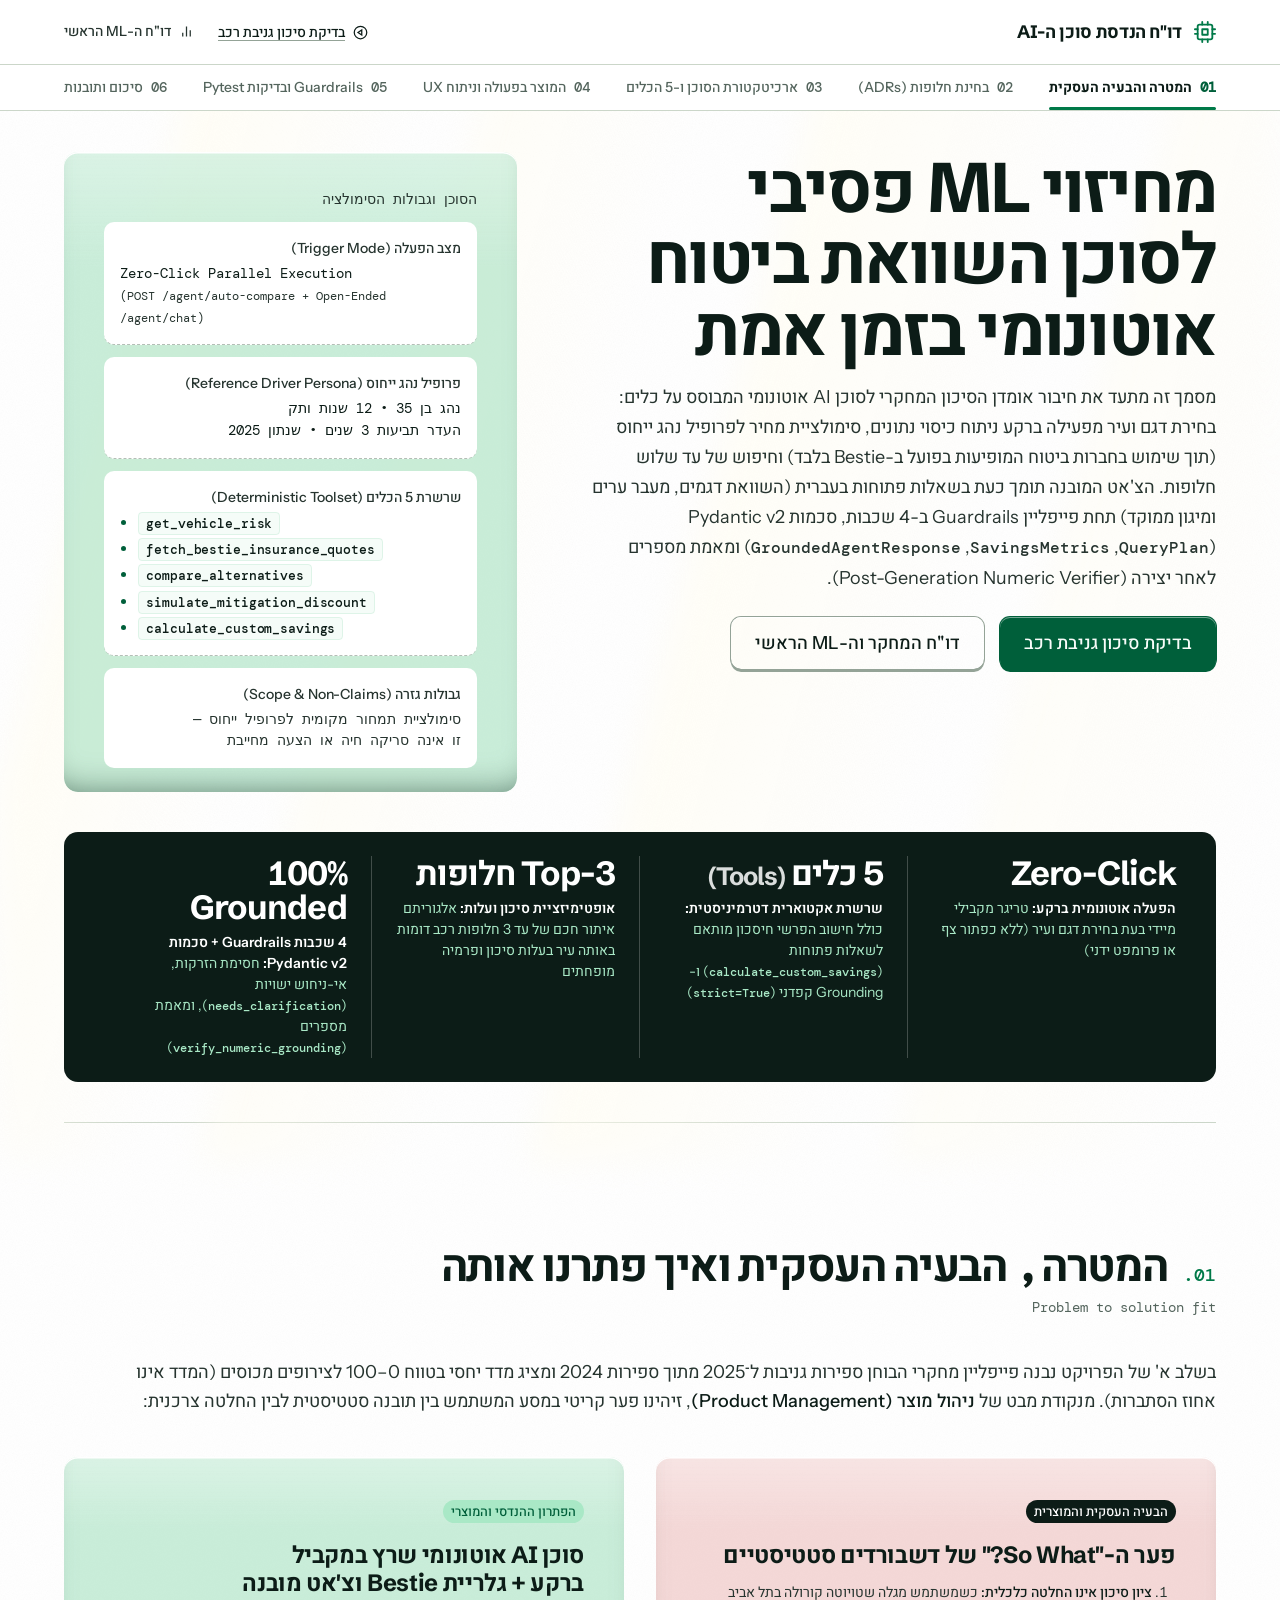
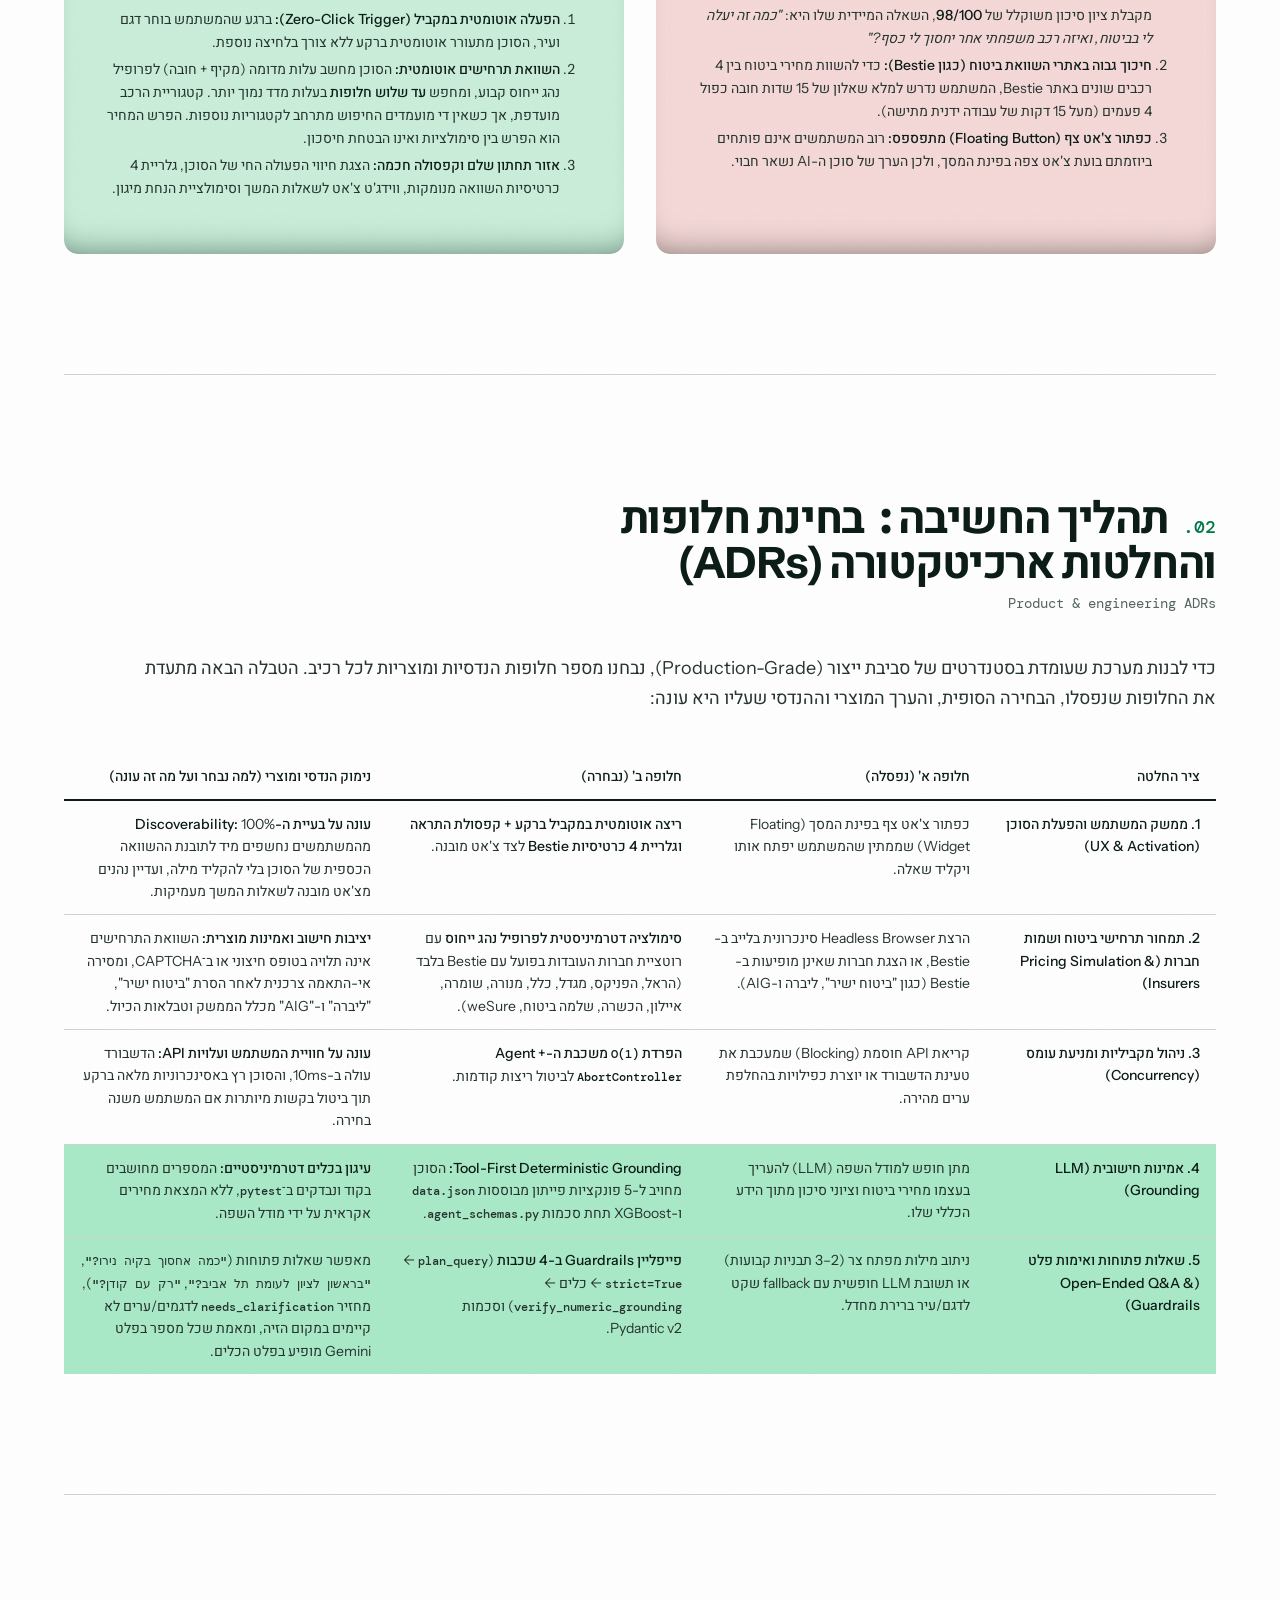
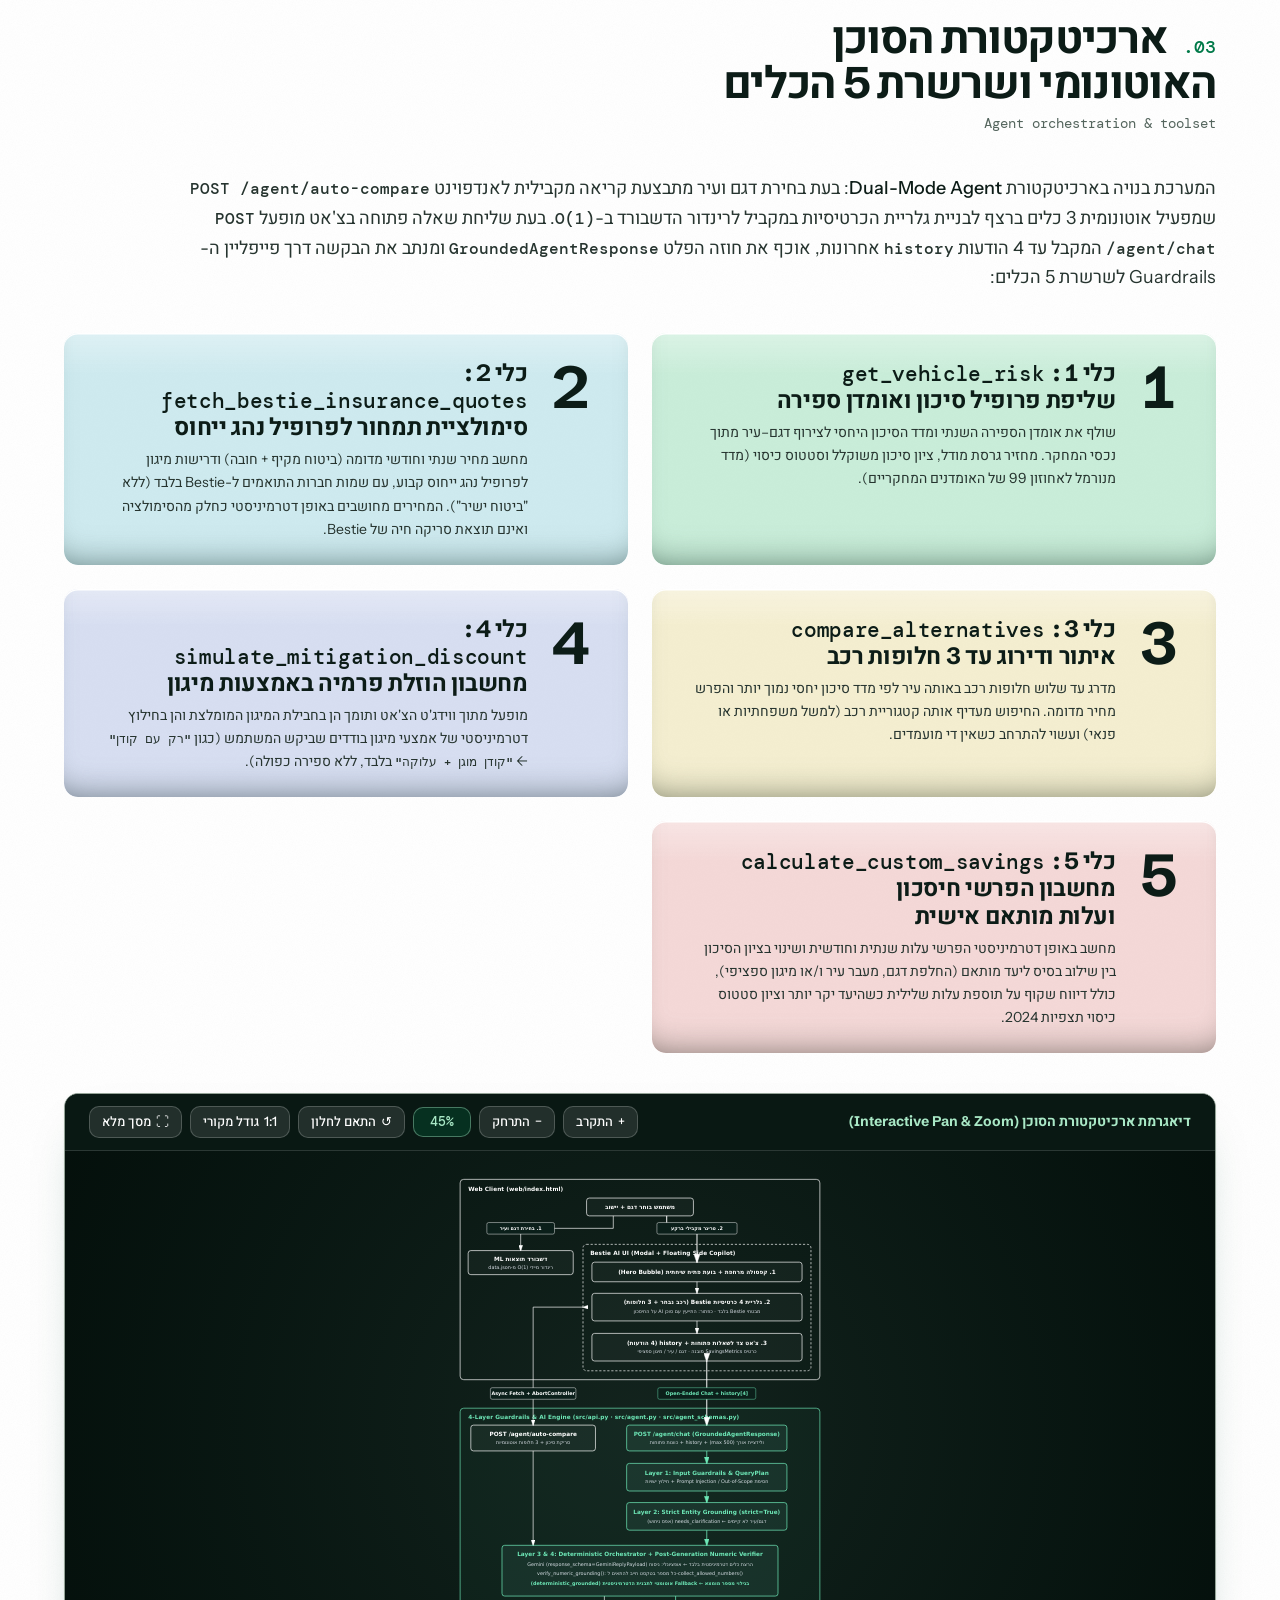
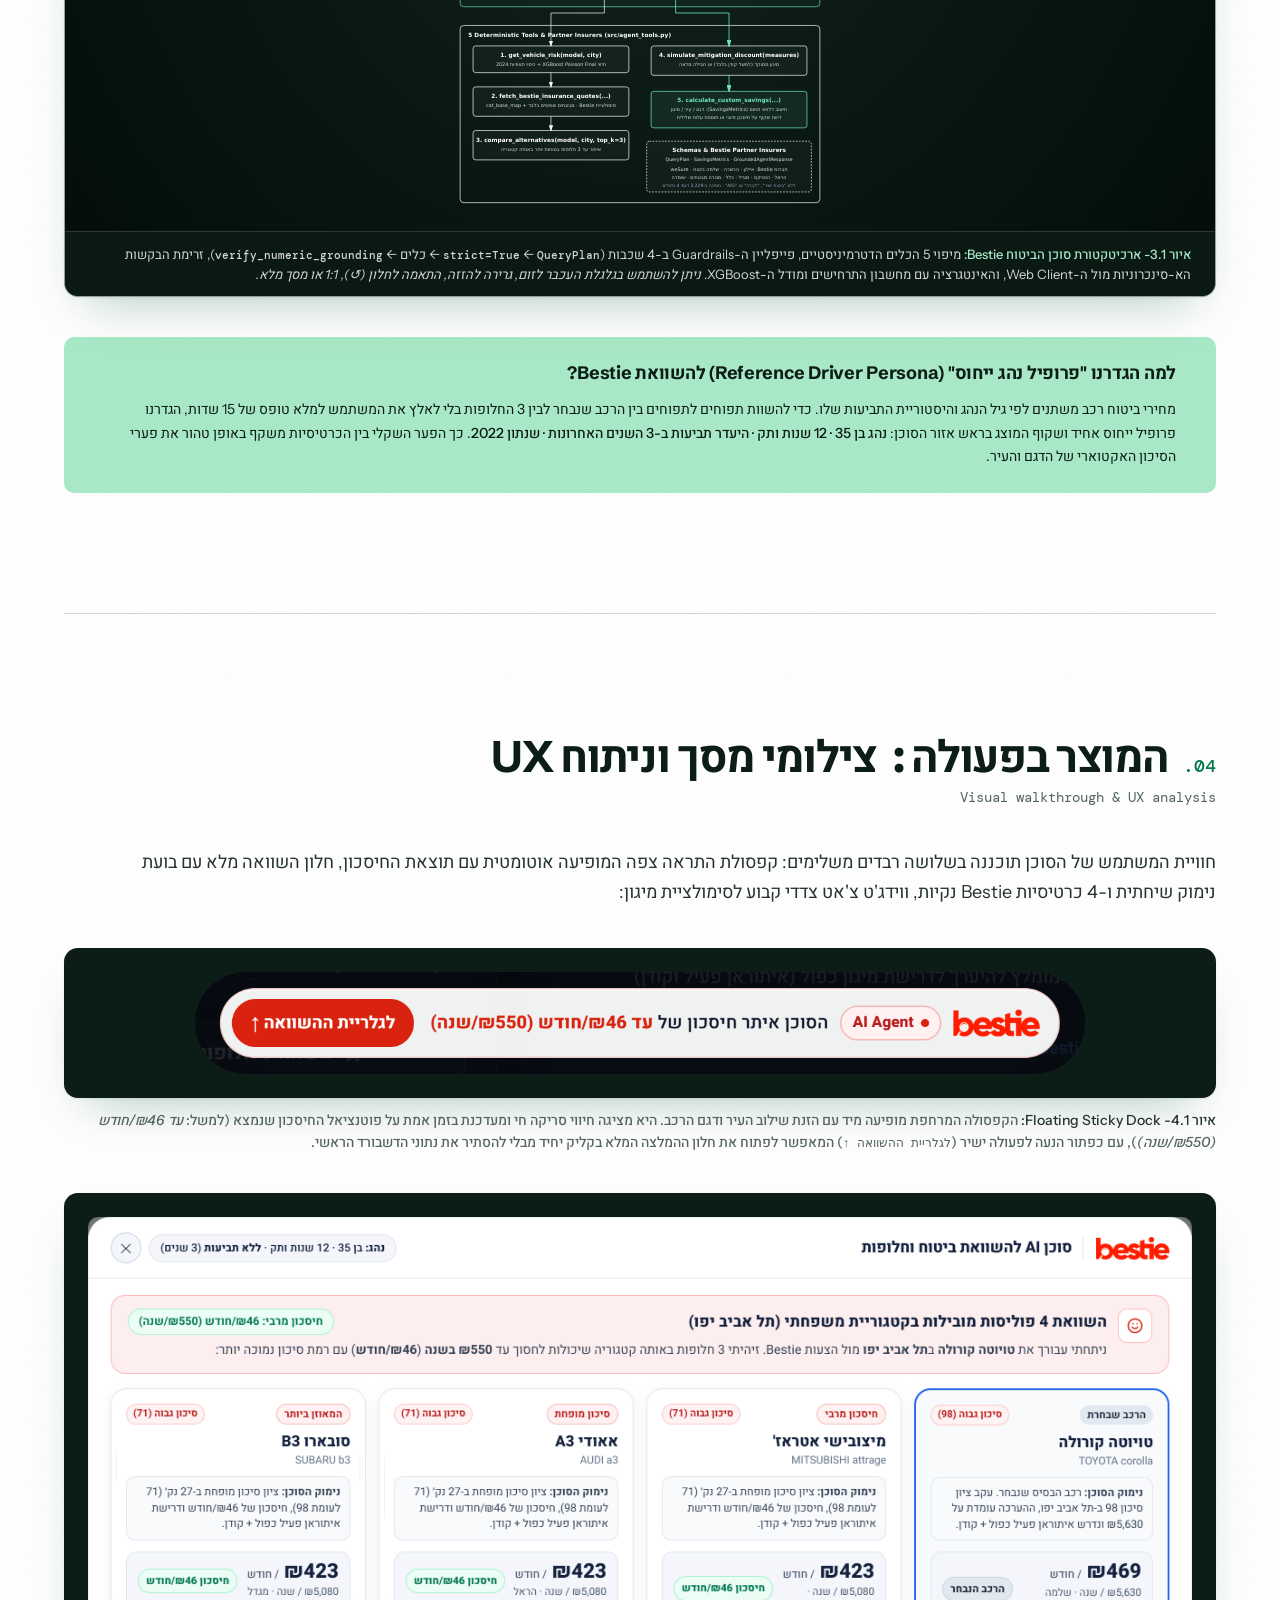
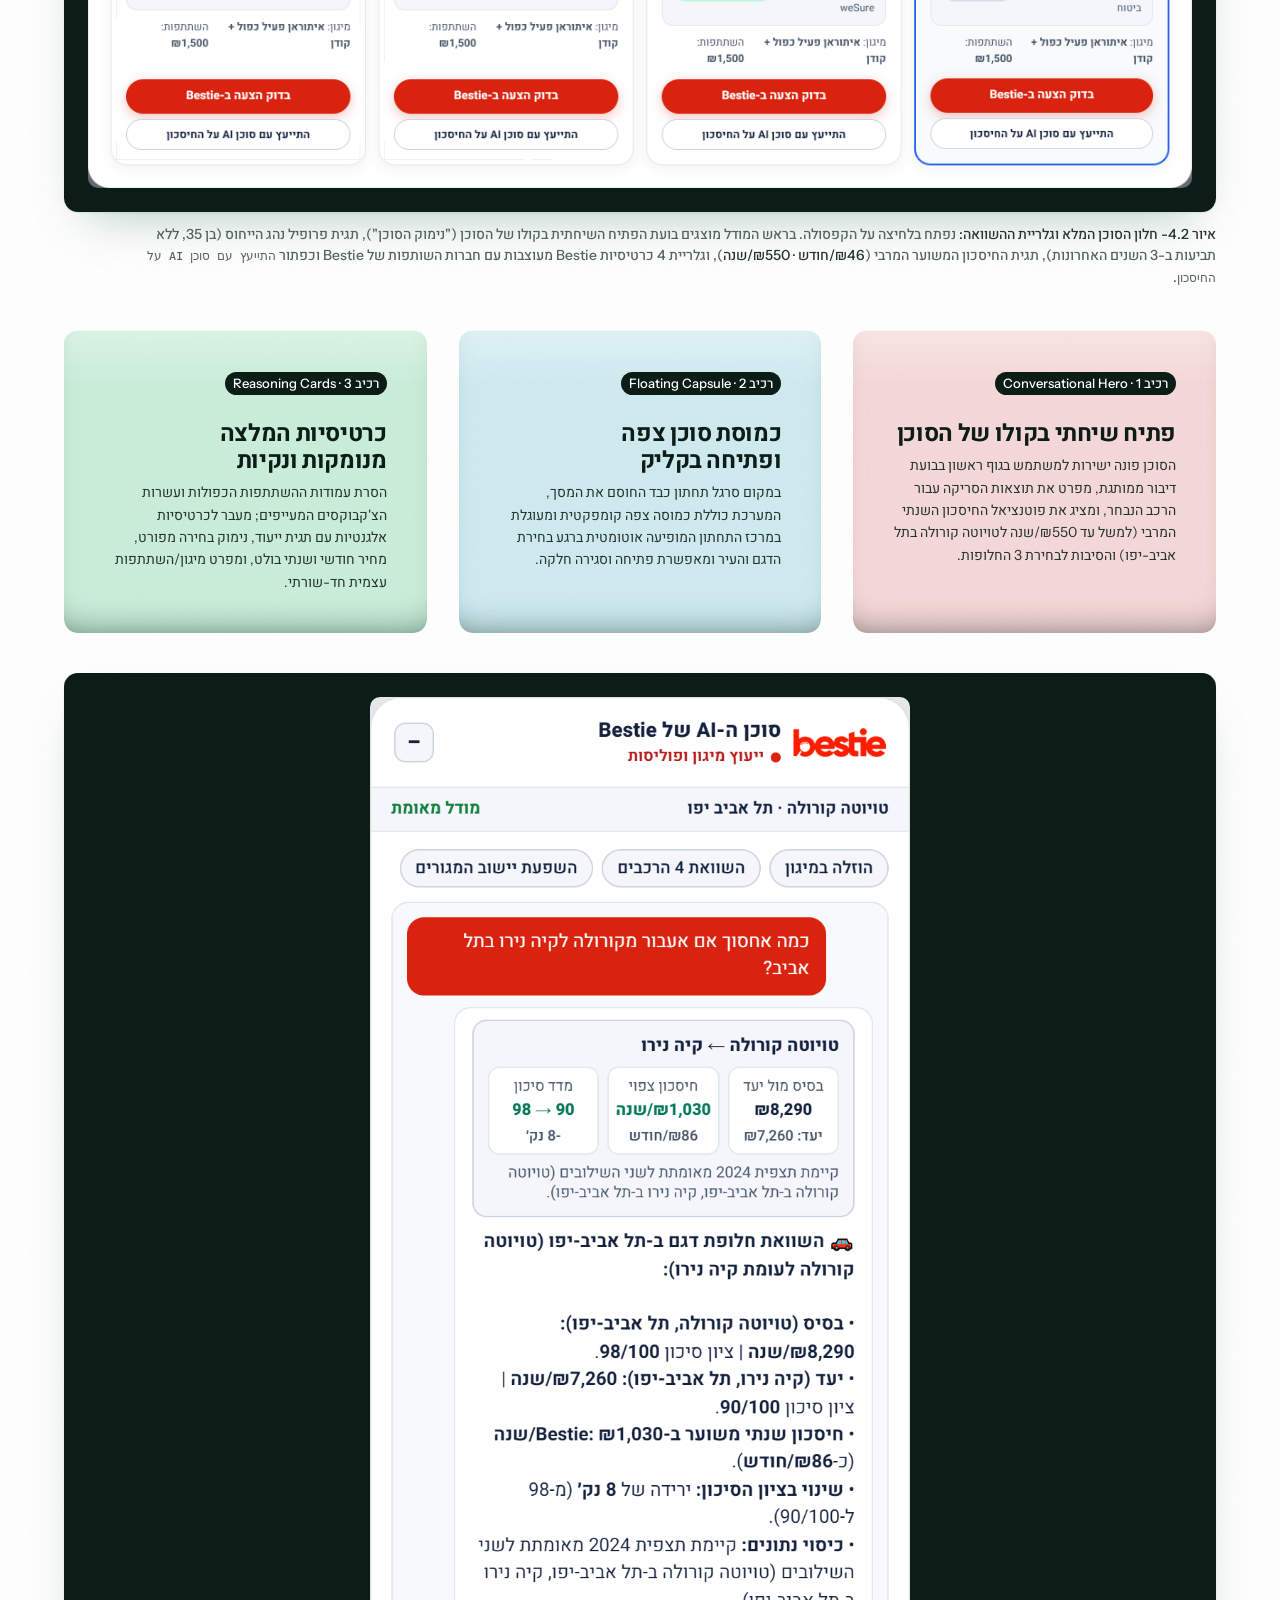
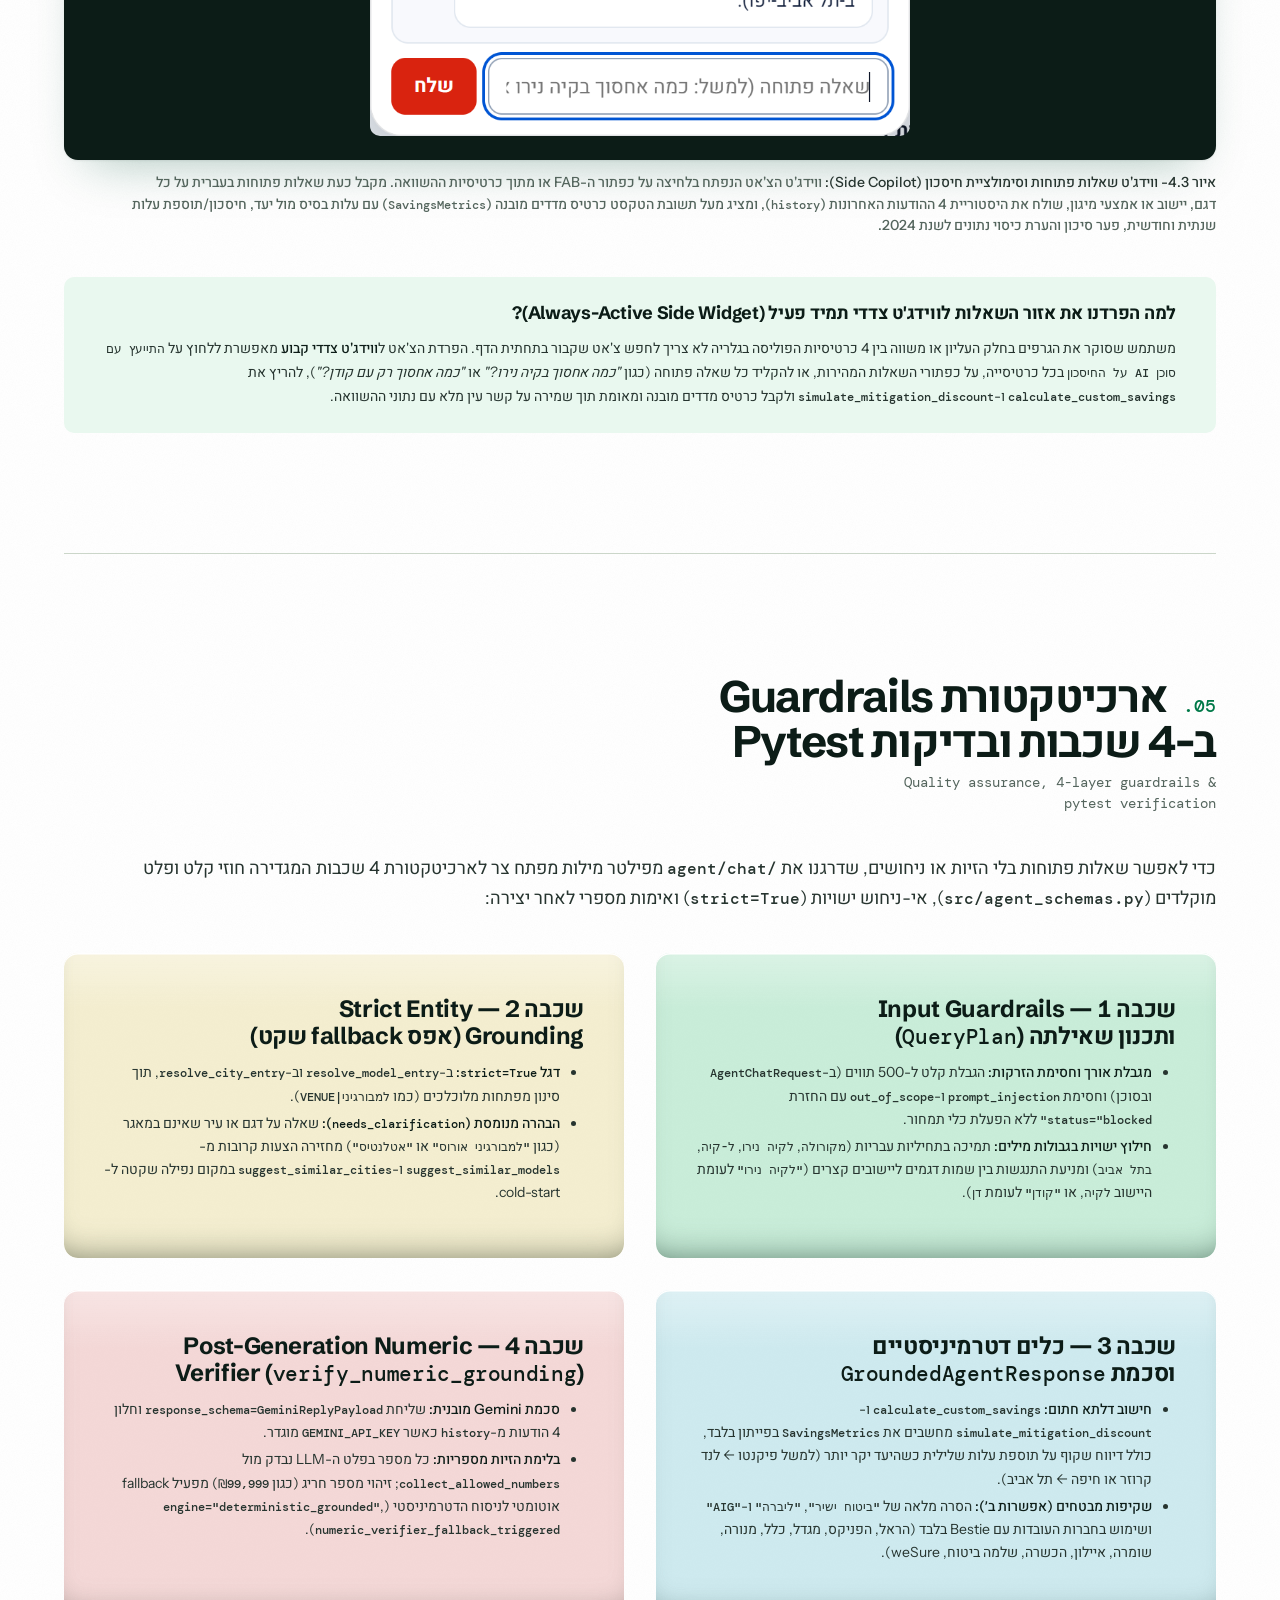
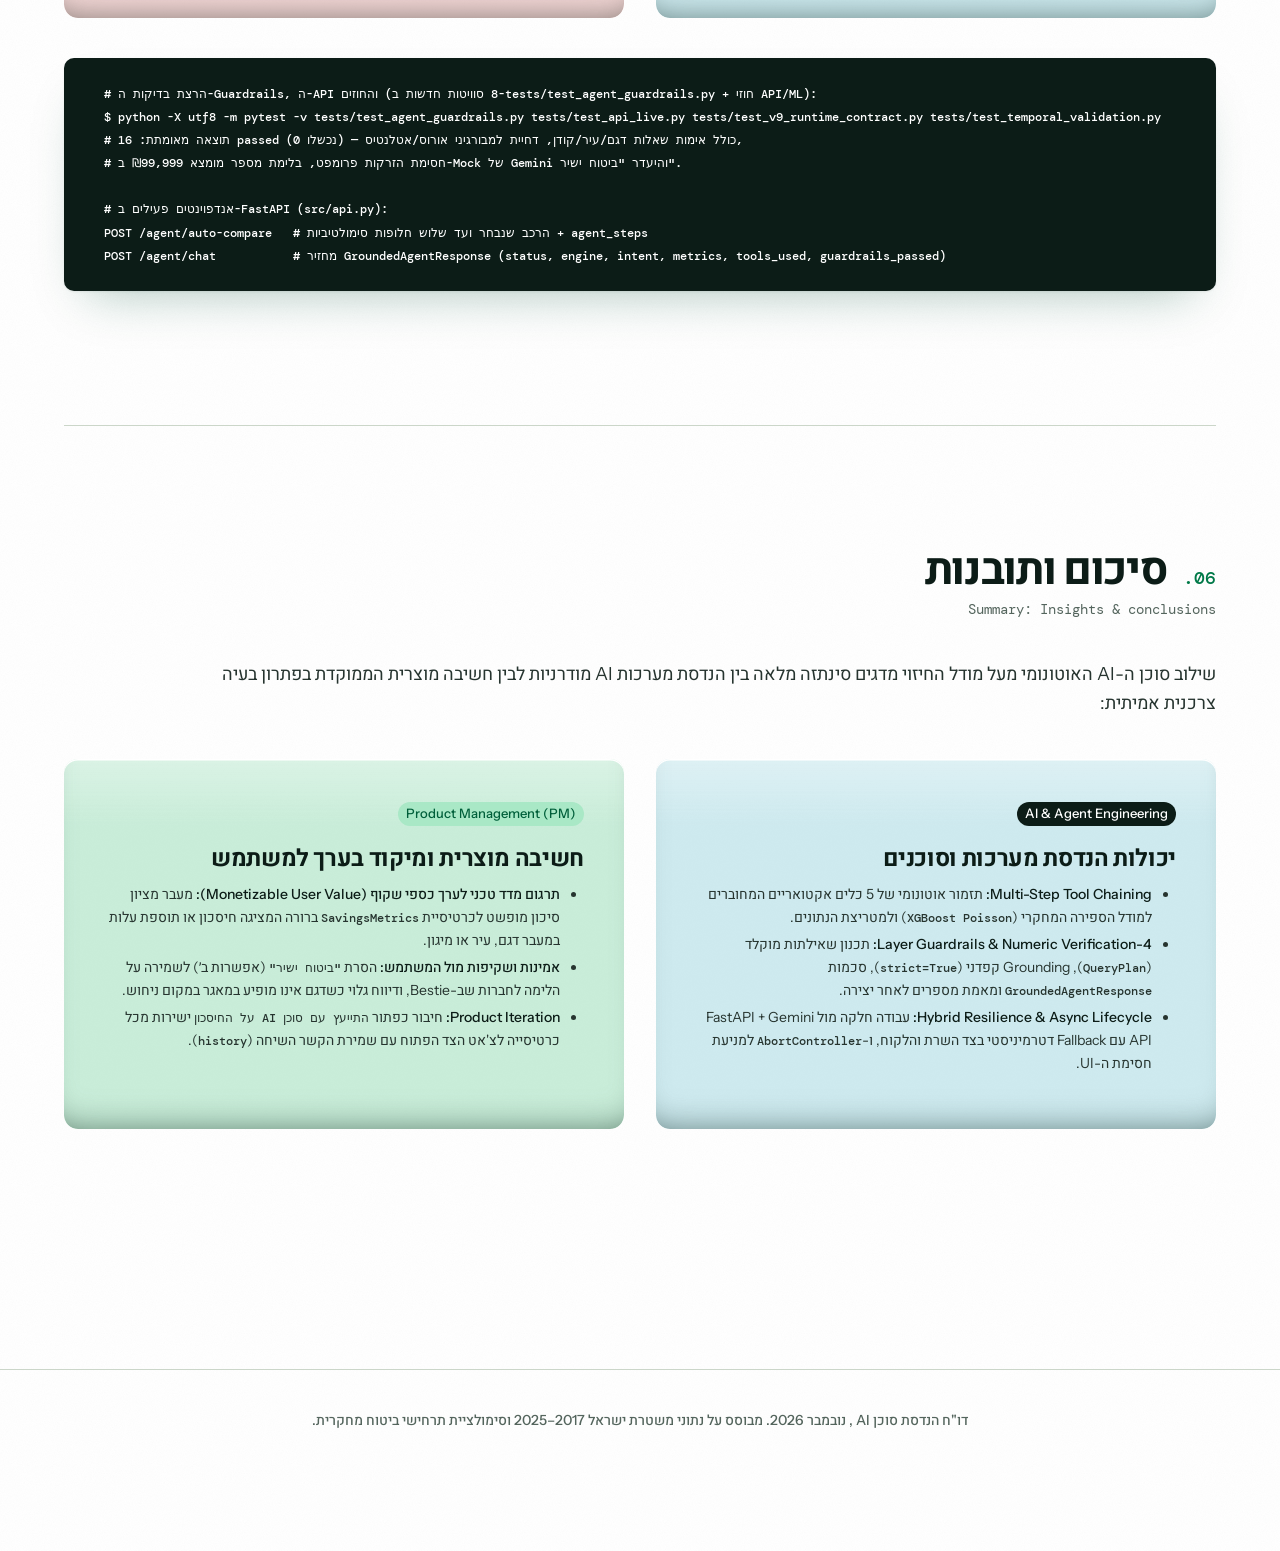
==== commit df147c56: "fix(report): fix bullets and BiDi layout in agent contract cards" ====
--- a/web/agent_report.html
+++ b/web/agent_report.html
@@ -733,6 +733,47 @@
             line-height: 1.55;
         }
 
+        .contract-persona-list {
+            display: flex;
+            flex-wrap: wrap;
+            align-items: center;
+            gap: 4px 8px;
+            margin-top: var(--space-2xs);
+            font-family: var(--font-outlier);
+            font-size: var(--text-sm);
+            color: var(--color-ink);
+            line-height: 1.55;
+        }
+
+        .contract-tools-bullets {
+            margin: var(--space-2xs) 0 0 0;
+            padding: 0 0 0 1.15rem;
+            list-style: disc;
+            direction: ltr;
+            text-align: left;
+            display: flex;
+            flex-direction: column;
+            gap: 5px;
+        }
+
+        .contract-tools-bullets li {
+            color: var(--color-accent-deep);
+            font-size: 0.95rem;
+            line-height: 1.4;
+        }
+
+        .contract-tools-bullets li code {
+            background: color-mix(in oklab, var(--p-thu) 12%, white);
+            border: 1px solid color-mix(in oklab, var(--p-thu) 30%, transparent);
+            padding: 2px 7px;
+            border-radius: 4px;
+            font-family: var(--font-outlier);
+            font-size: 0.82rem;
+            font-weight: 500;
+            color: var(--color-ink);
+            letter-spacing: -0.01em;
+        }
+
         .contract-card.alert-card {
             margin: 0;
             padding: var(--space-md);
@@ -1854,7 +1895,8 @@
                         בחירת דגם ועיר מפעילה ברקע ניתוח כיסוי נתונים, סימולציית מחיר לפרופיל נהג ייחוס (תוך שימוש
                         בחברות ביטוח המופיעות בפועל ב-Bestie בלבד) וחיפוש של עד שלוש חלופות. הצ'אט המובנה תומך כעת
                         בשאלות פתוחות בעברית (השוואת דגמים, מעבר ערים ומיגון ממוקד) תחת פייפליין Guardrails ב-4 שכבות,
-                        סכמות <span dir="ltr" style="white-space: nowrap;">Pydantic v2</span> (<bdi><code>QueryPlan</code></bdi>, <bdi><code>SavingsMetrics</code></bdi>,
+                        סכמות <span dir="ltr" style="white-space: nowrap;">Pydantic v2</span>
+                        (<bdi><code>QueryPlan</code></bdi>, <bdi><code>SavingsMetrics</code></bdi>,
                         <bdi><code>GroundedAgentResponse</code></bdi>)
                         ומאמת מספרים לאחר יצירה (Post-Generation Numeric Verifier).
                     </p>
@@ -1870,23 +1912,28 @@
                     <div class="contract-grid">
                         <div class="contract-card">
                             <div class="contract-label">מצב הפעלה (Trigger Mode)</div>
-                            <div class="contract-val">Zero-Click Parallel Execution (POST /agent/auto-compare +
-                                Open-Ended /agent/chat)</div>
+                            <div class="contract-val" dir="ltr">Zero-Click Parallel Execution<br><span
+                                    style="font-size: 0.88em; color: var(--color-ink-2);">(POST /agent/auto-compare +
+                                    Open-Ended /agent/chat)</span></div>
                         </div>
                         <div class="contract-card">
                             <div class="contract-label">פרופיל נהג ייחוס (Reference Driver Persona)</div>
-                            <div class="contract-val">נהג בן 35 · 12 שנות ותק · העדר תביעות 3 שנים · שנתון 2025</div>
+                            <div class="contract-val">נהג בן 35 • 12 שנות ותק<br>העדר תביעות 3 שנים • שנתון 2025</div>
                         </div>
                         <div class="contract-card">
                             <div class="contract-label">שרשרת 5 הכלים (Deterministic Toolset)</div>
-                            <div class="contract-val">get_vehicle_risk · fetch_bestie_insurance_quotes ·
-                                compare_alternatives ·
-                                simulate_mitigation_discount · calculate_custom_savings</div>
+                            <ul class="contract-tools-bullets" dir="ltr">
+                                <li><code>get_vehicle_risk</code></li>
+                                <li><code>fetch_bestie_insurance_quotes</code></li>
+                                <li><code>compare_alternatives</code></li>
+                                <li><code>simulate_mitigation_discount</code></li>
+                                <li><code>calculate_custom_savings</code></li>
+                            </ul>
                         </div>
                         <div class="contract-card alert-card">
                             <div class="contract-label">גבולות גזרה (Scope &amp; Non-Claims)</div>
-                            <div class="contract-val">סימולציית תמחור מקומית לפרופיל ייחוס עם שמות מבטחים התואמים
-                                ל-Bestie בלבד (ללא "ביטוח ישיר") — אינה סריקה חיה או הצעה מחייבת</div>
+                            <div class="contract-val">סימולציית תמחור מקומית לפרופיל ייחוס —<br>זו אינה סריקה חיה או הצעה
+                                מחייבת</div>
                         </div>
                     </div>
                 </section>
@@ -1914,7 +1961,8 @@
                 </div>
                 <div class="metric-card metric-card--lead">
                     <div class="metric-value" style="color: #ffffff;" dir="ltr">100% Grounded</div>
-                    <div class="metric-label"><strong>4 שכבות Guardrails + סכמות <span dir="ltr" style="white-space: nowrap;">Pydantic v2</span>:</strong> חסימת הזרקות,
+                    <div class="metric-label"><strong>4 שכבות Guardrails + סכמות <span dir="ltr"
+                                style="white-space: nowrap;">Pydantic v2</span>:</strong> חסימת הזרקות,
                         אי-ניחוש ישויות (<code>needs_clarification</code>), ומאמת מספרים
                         (<code>verify_numeric_grounding</code>)</div>
                 </div>
@@ -2036,7 +2084,9 @@
                             <td>ניתוב מילות מפתח צר (2–3 תבניות קבועות) או תשובת LLM חופשית עם fallback שקט לדגם/עיר
                                 ברירת מחדל.</td>
                             <td><strong>פייפליין Guardrails ב-4 שכבות</strong> (<bdi><code>plan_query</code></bdi> ←
-                                <bdi><code>strict=True</code></bdi> ← כלים ← <bdi><code>verify_numeric_grounding</code></bdi>) וסכמות <span dir="ltr" style="white-space: nowrap;">Pydantic v2</span>.
+                                <bdi><code>strict=True</code></bdi> ← כלים ←
+                                <bdi><code>verify_numeric_grounding</code></bdi>) וסכמות <span dir="ltr"
+                                    style="white-space: nowrap;">Pydantic v2</span>.
                             </td>
                             <td>מאפשר שאלות פתוחות (<code>"כמה אחסוך בקיה נירו?"</code>,
                                 <code>"בראשון לציון לעומת תל אביב?"</code>, <code>"רק עם קודן?"</code>), מחזיר
@@ -2165,7 +2215,8 @@
 
                 <div class="diagram-caption">
                     <strong>איור 3.1- ארכיטקטורת סוכן הביטוח Bestie:</strong> מיפוי 5 הכלים הדטרמיניסטיים, פייפליין
-                    ה-Guardrails ב-4 שכבות (<bdi><code>QueryPlan</code></bdi> ← <bdi><code>strict=True</code></bdi> ← כלים ←
+                    ה-Guardrails ב-4 שכבות (<bdi><code>QueryPlan</code></bdi> ← <bdi><code>strict=True</code></bdi> ←
+                    כלים ←
                     <bdi><code>verify_numeric_grounding</code></bdi>),
                     זרימת הבקשות הא-סינכרוניות מול ה-Web Client, והאינטגרציה עם מחשבון התרחישים ומודל ה-XGBoost.
                     <em>ניתן להשתמש בגלגלת העכבר לזום, גרירה להזזה, התאמה לחלון (↺), 1:1 או מסך מלא.</em>
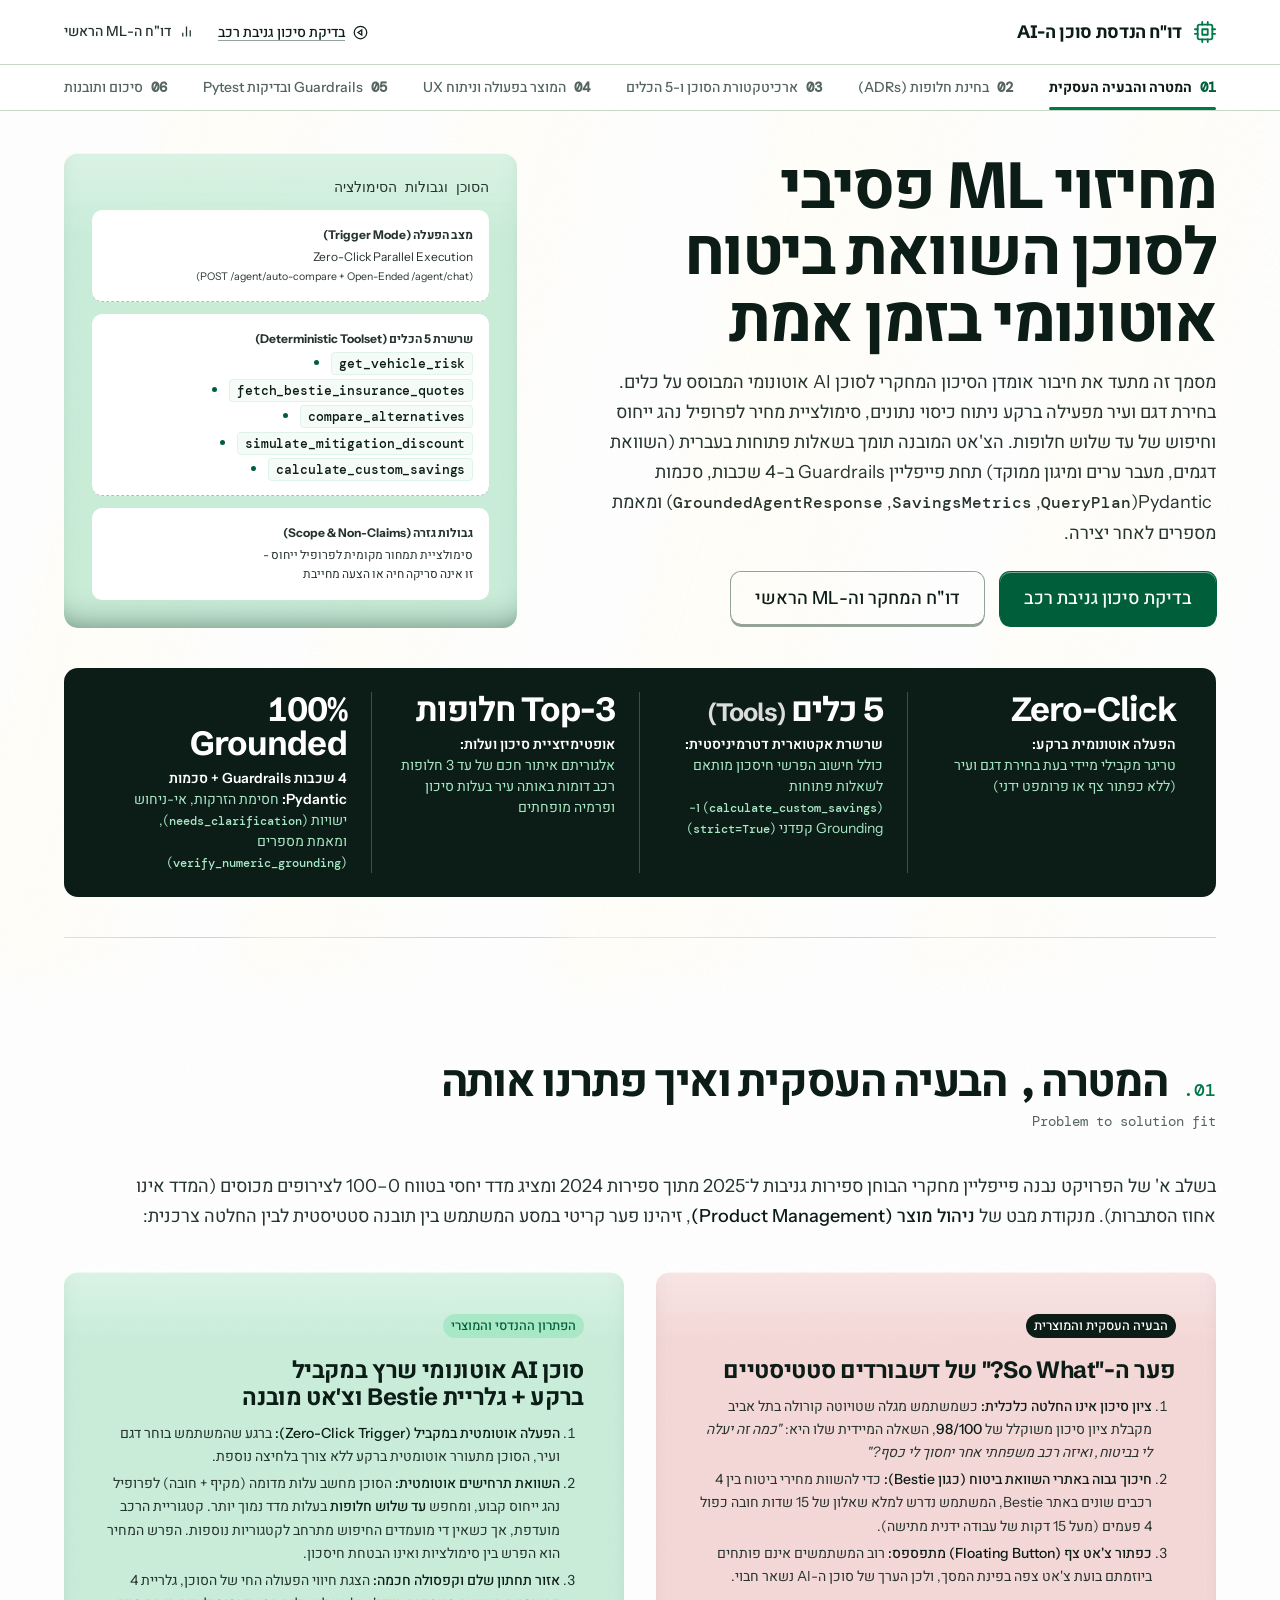
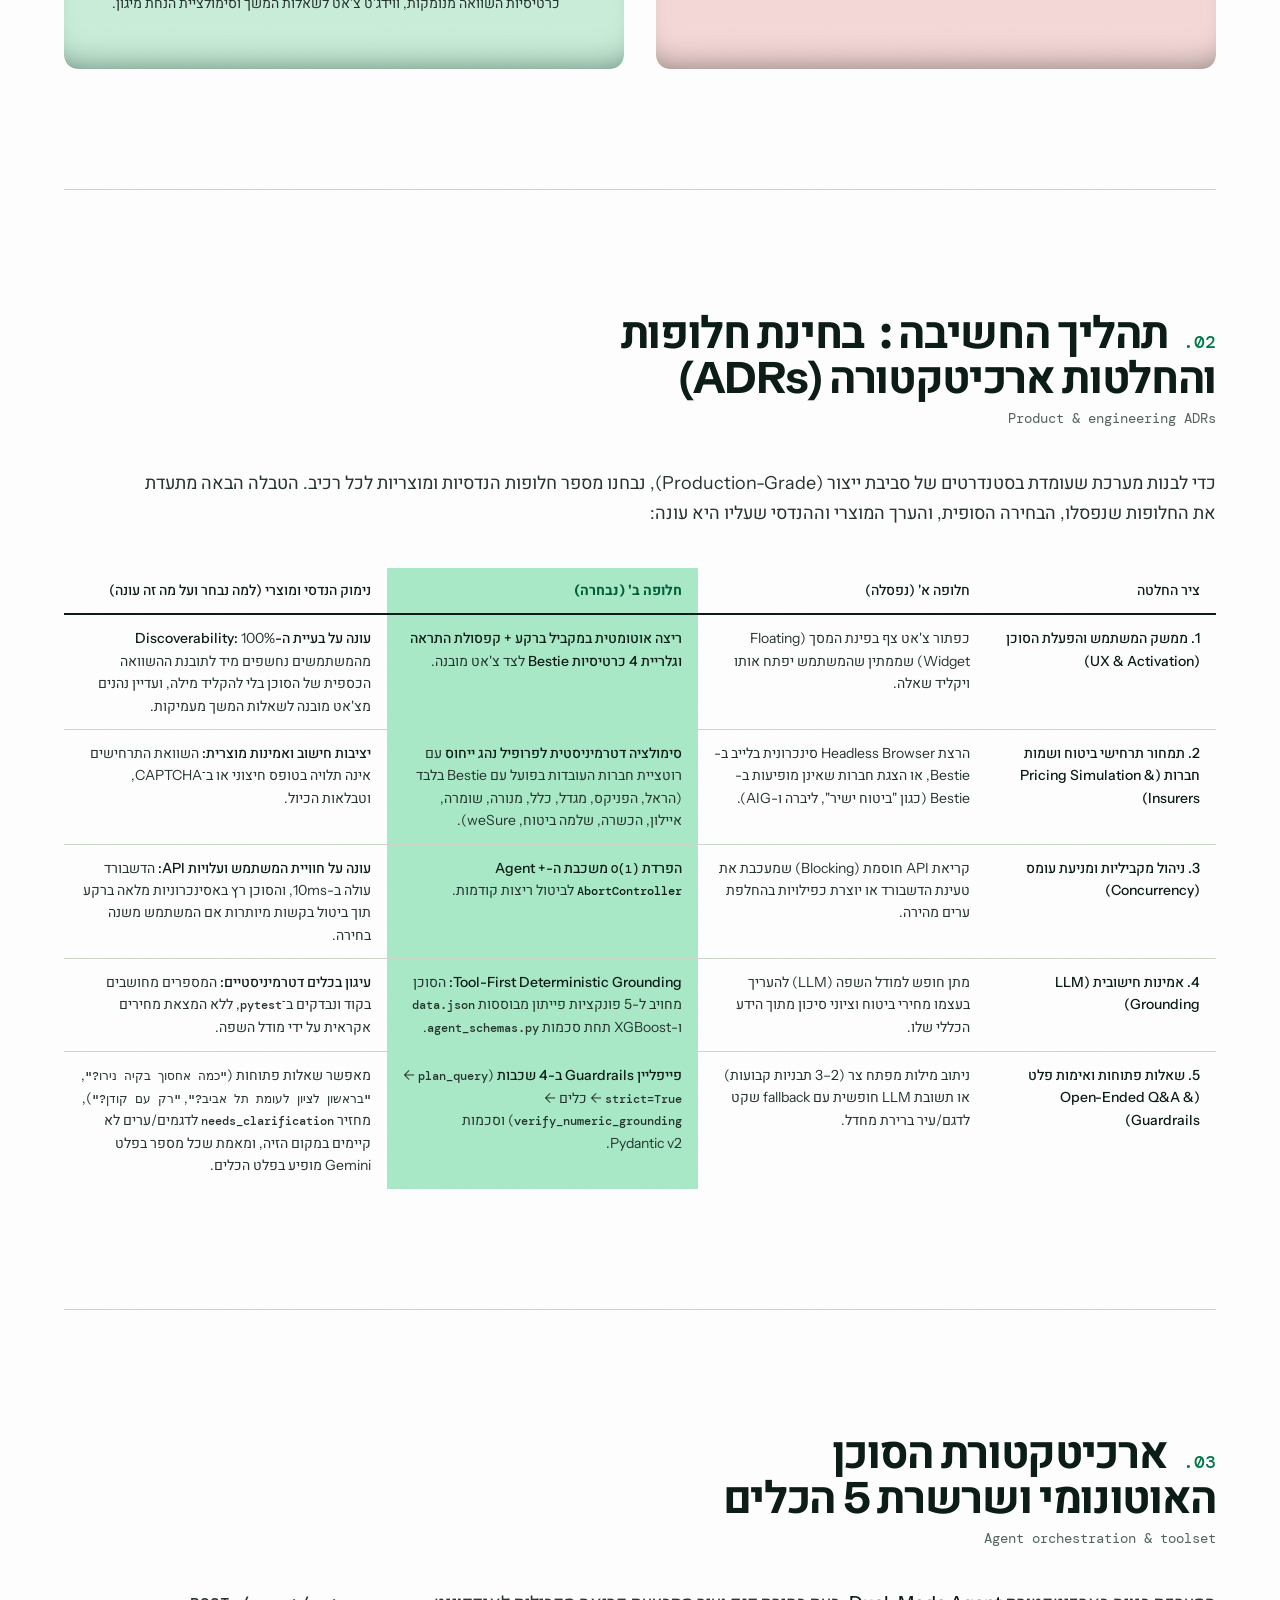
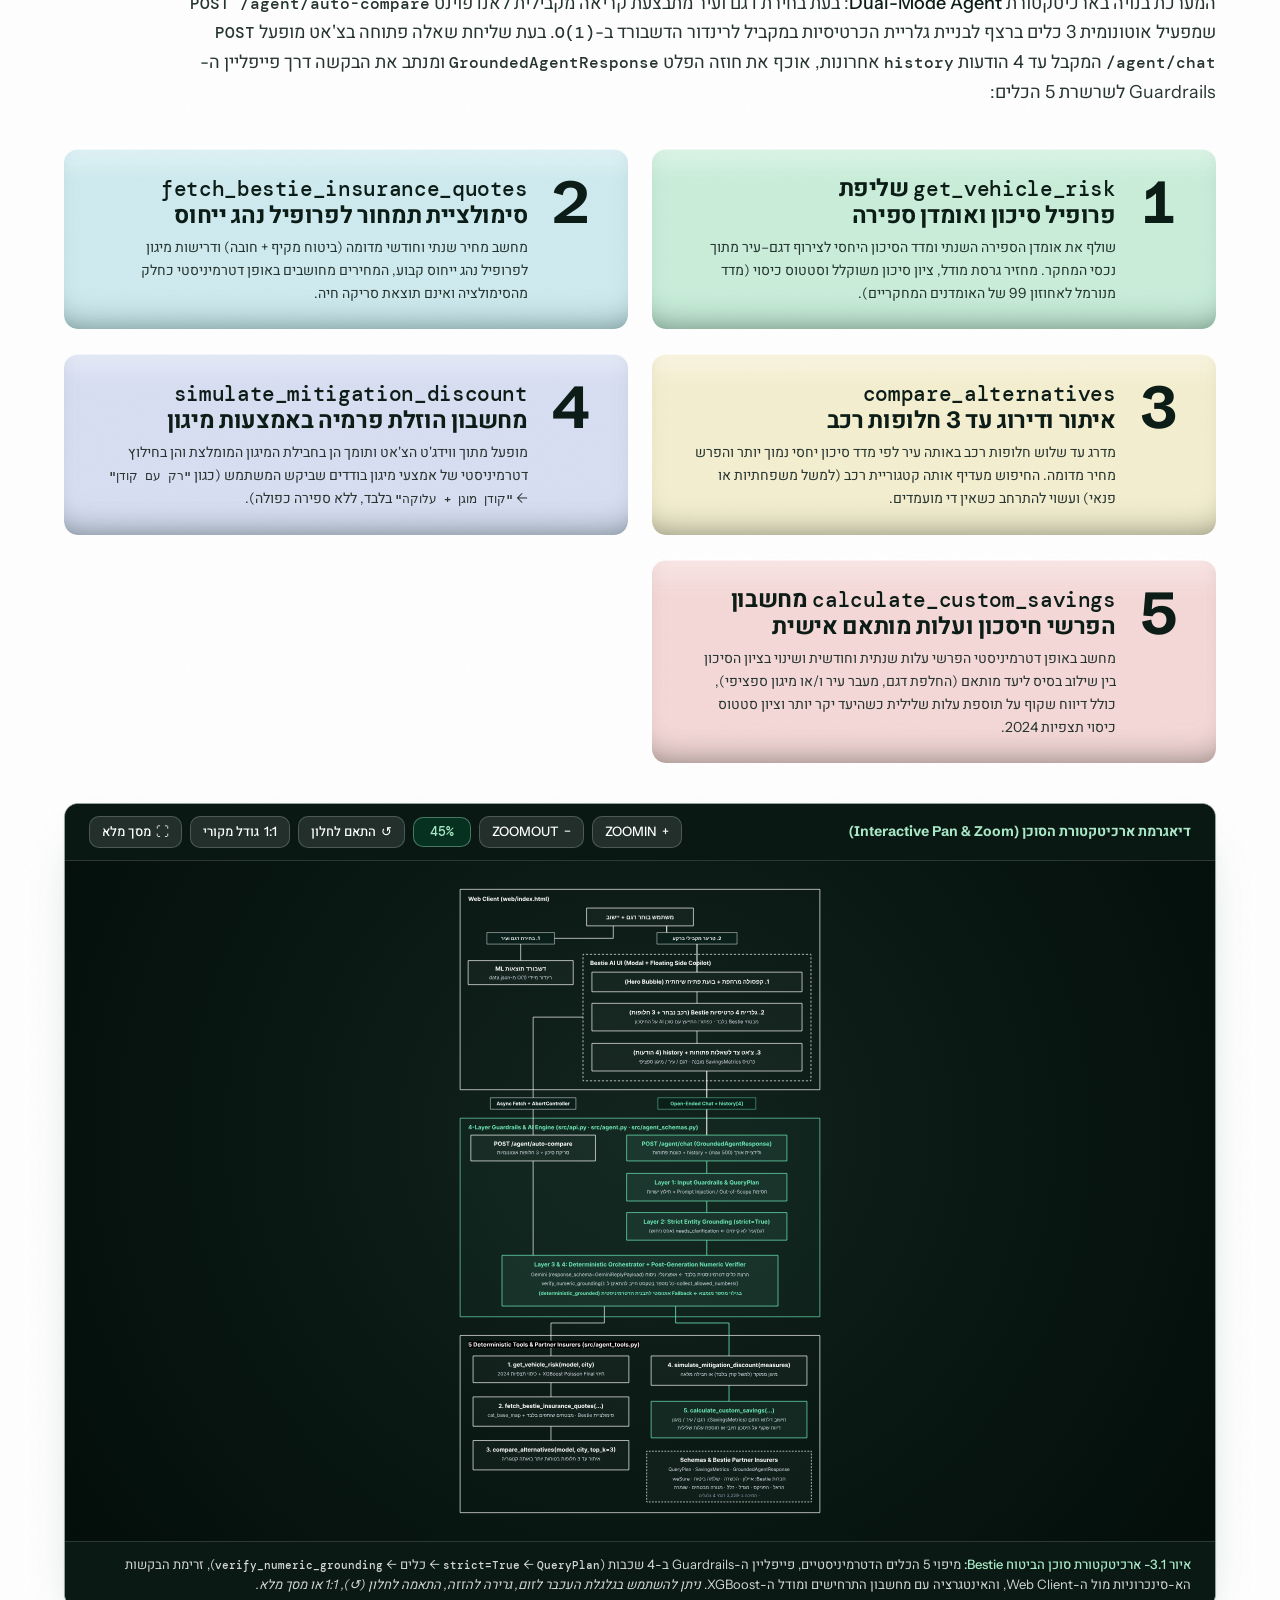
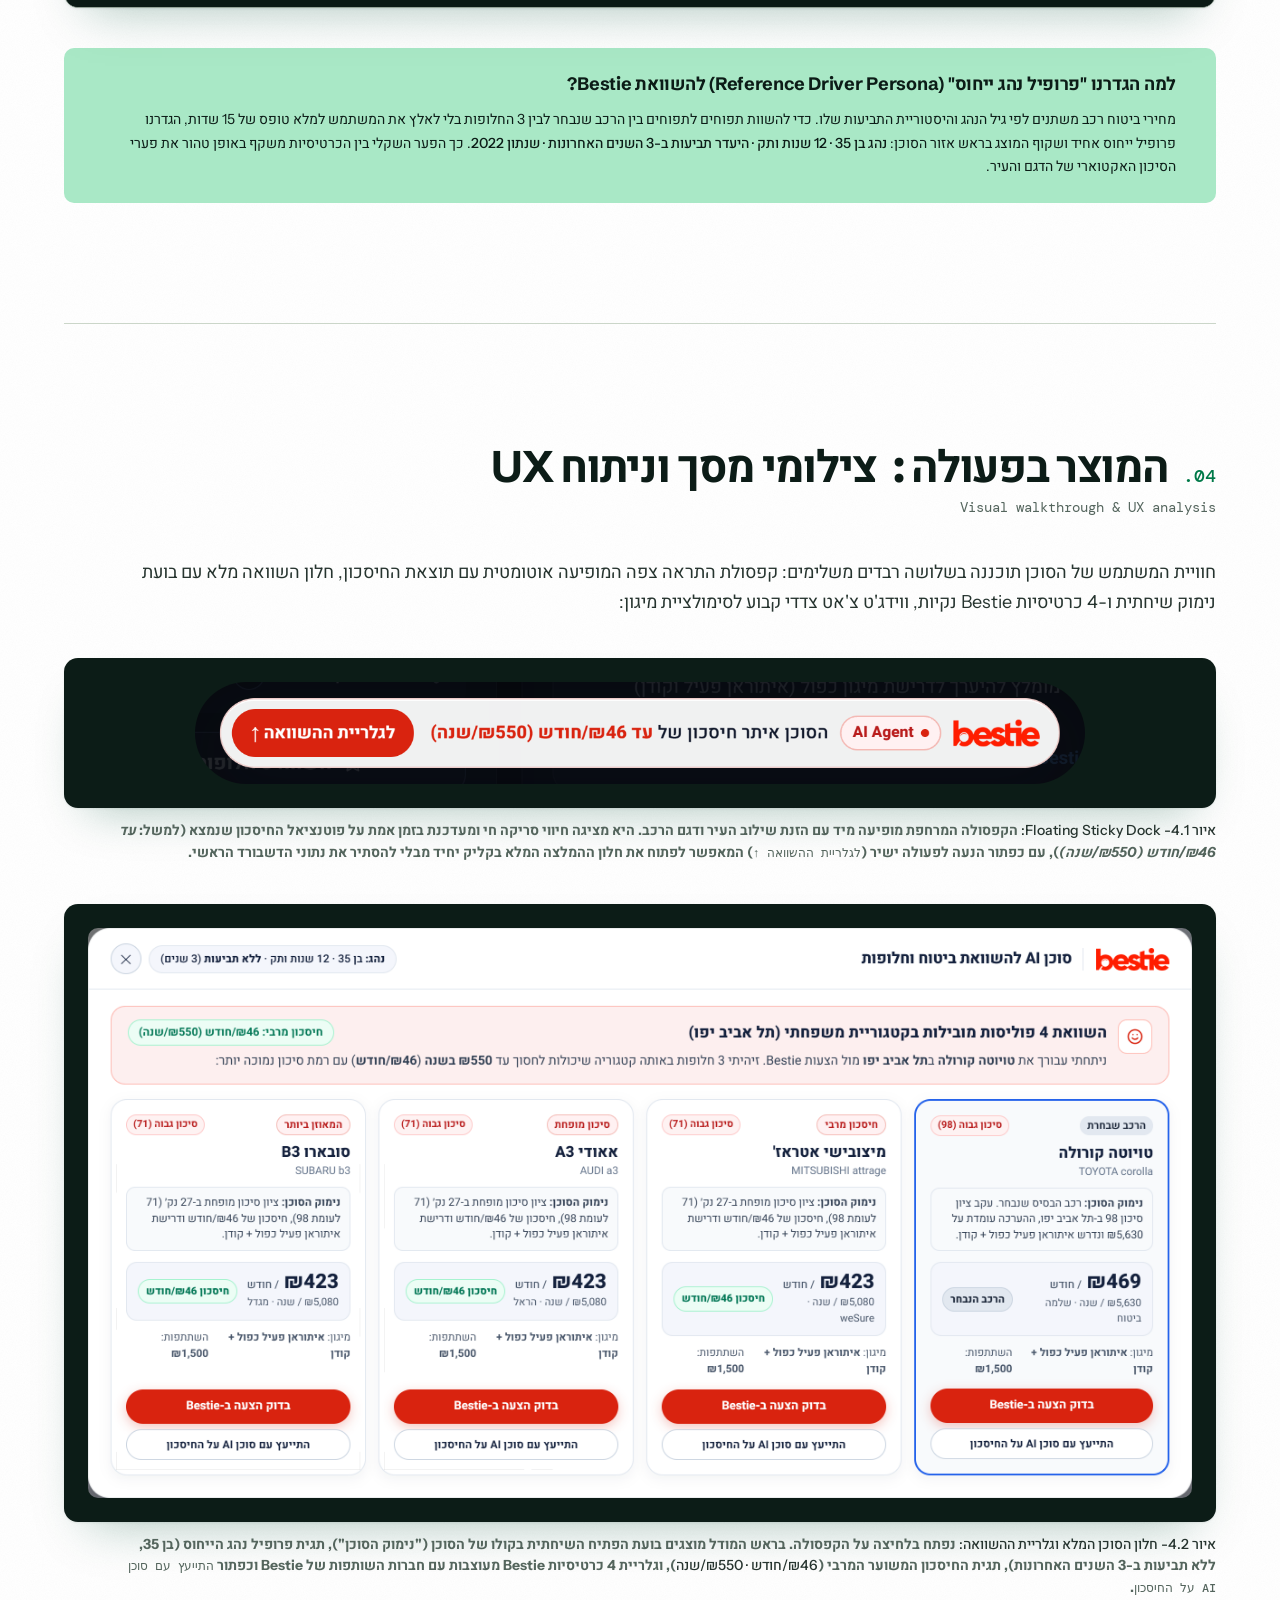
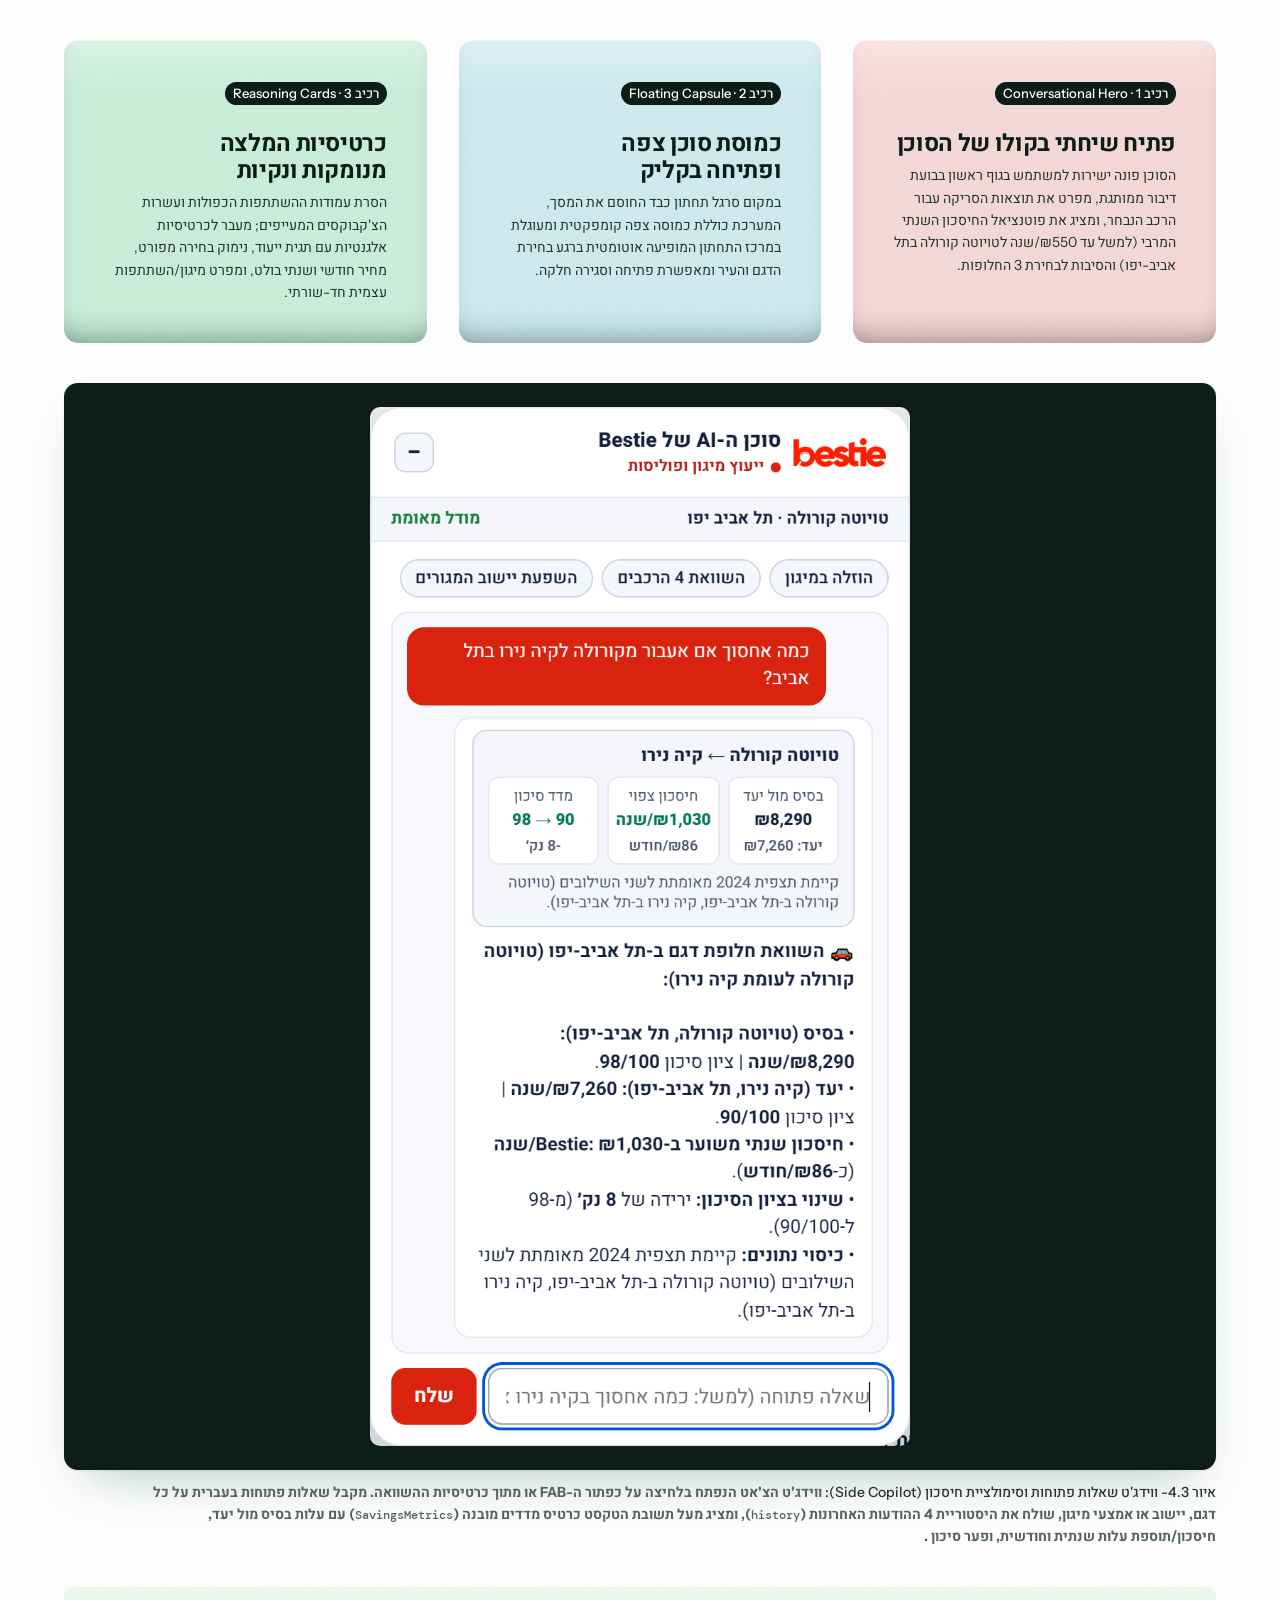
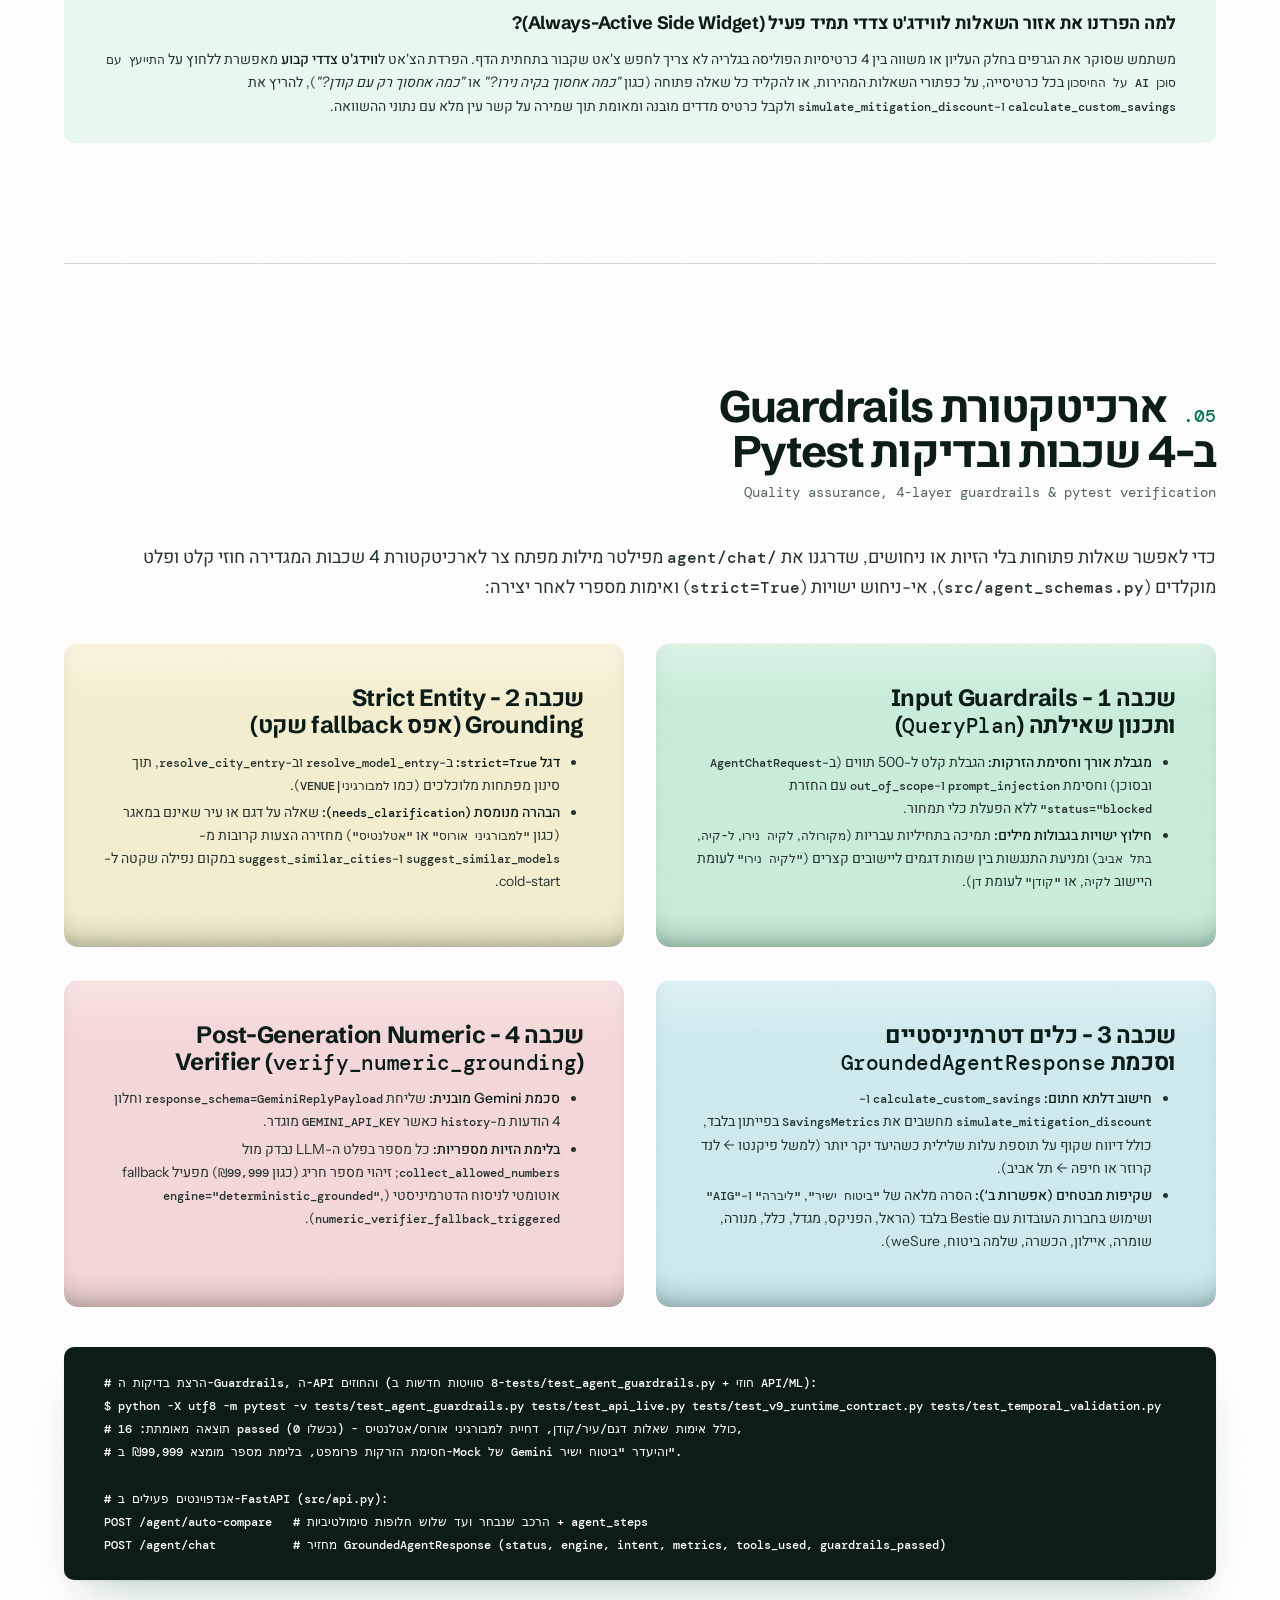
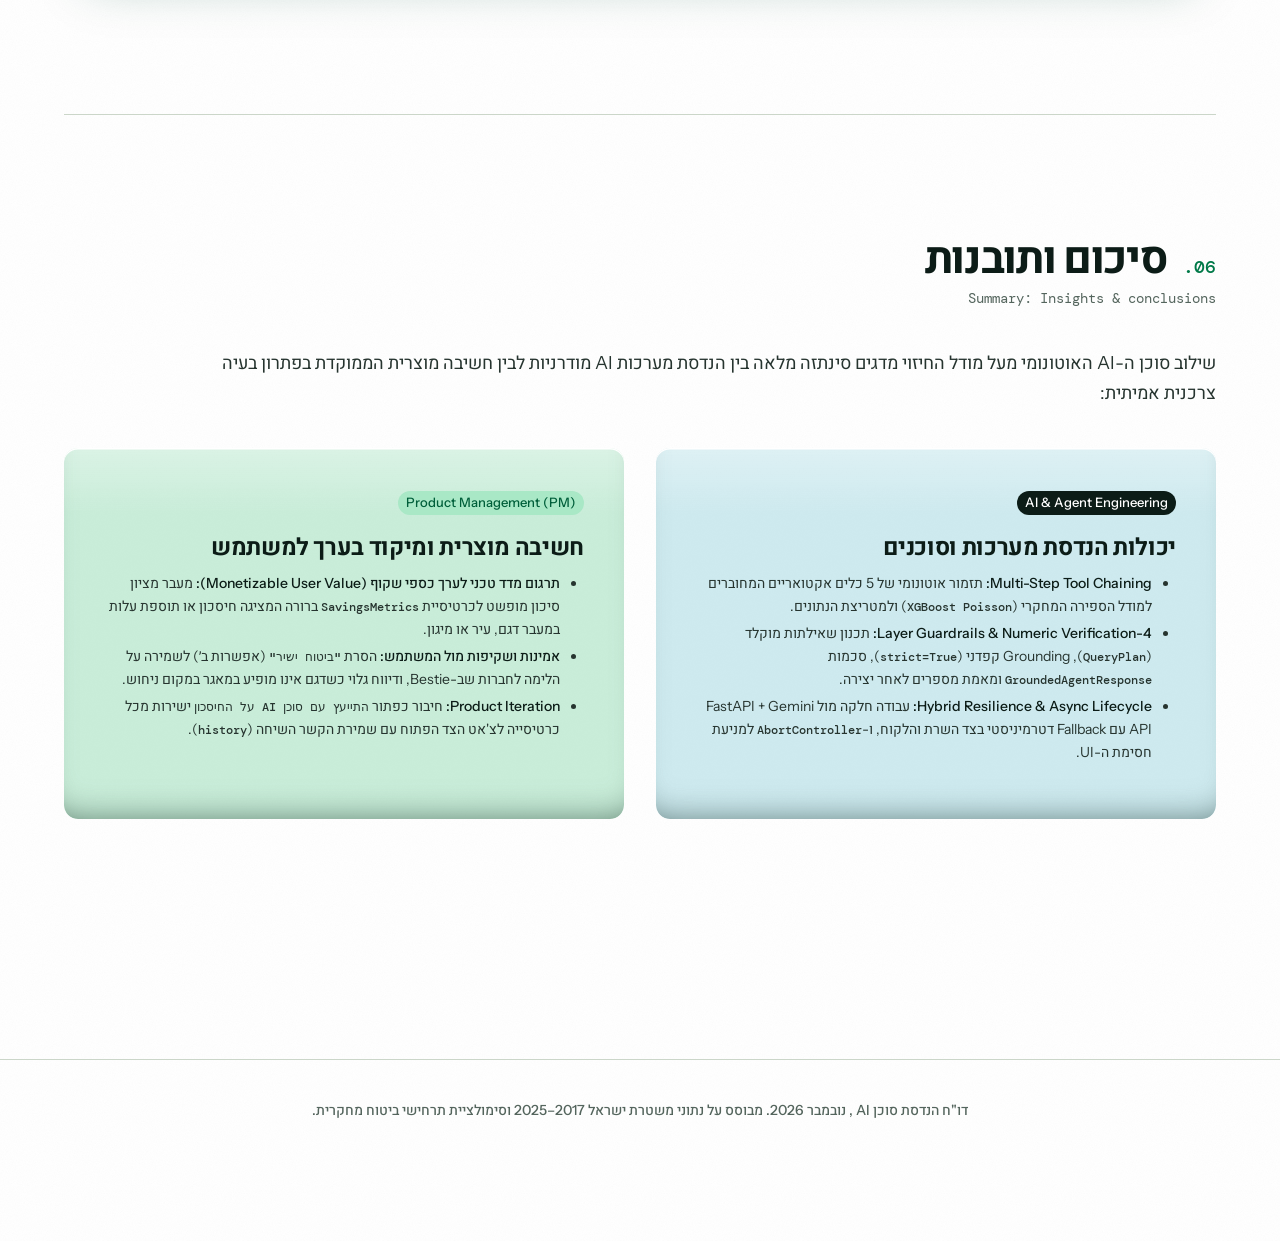
==== commit 29a769d8: "docs(report): highlight chosen column in ADR table and update report copy and diagrams" ====
--- a/web/agent_report.html
+++ b/web/agent_report.html
@@ -100,7 +100,7 @@
             --header-top-h: 64px;
             --header-nav-h: 48px;
             --header-h: 112px;
-            --measure: 52ch;
+            --measure: 70ch;
         }
 
         /* ── base ───────────────────────────────────────────────── */
@@ -275,7 +275,7 @@
         .contract-label,
         .metric-label {
             font-family: var(--font-body);
-            font-weight: 500;
+            font-weight: 700;
         }
 
         .container,
@@ -601,7 +601,7 @@
         }
 
         .study-copy h1 {
-            font-size: 70px;
+            font-size: 65px;
         }
 
         .study-copy .lead {
@@ -720,16 +720,15 @@
 
         .contract-label {
             font-family: var(--font-body);
-            font-size: var(--text-sm);
-            font-weight: 500;
+            font-size: 12px;
+            font-weight: 700;
             color: var(--color-ink-2);
         }
 
         .contract-val {
             margin-top: var(--space-2xs);
-            font-family: var(--font-outlier);
-            font-size: var(--text-sm);
-            color: var(--color-ink);
+            /* font-family: var(--font-outlier); */
+            font-size: 12px;
             line-height: 1.55;
         }
 
@@ -754,6 +753,7 @@
             display: flex;
             flex-direction: column;
             gap: 5px;
+            align-items: flex-end;
         }
 
         .contract-tools-bullets li {
@@ -1073,6 +1073,16 @@
 
         .row-win td {
             background: var(--color-accent-soft);
+        }
+
+        .tbl-col-win th:nth-child(3),
+        .tbl-col-win td:nth-child(3) {
+            background: var(--color-accent-soft);
+        }
+
+        .tbl-col-win th:nth-child(3) {
+            color: var(--color-accent-deep);
+            font-weight: 700;
         }
 
         /* ── Chips ──────────────────────────────────────────────── */
@@ -1891,14 +1901,14 @@
                 <div class="study-copy">
                     <h1>מחיזוי ML פסיבי לסוכן השוואת ביטוח אוטונומי בזמן אמת</h1>
                     <p class="lead">
-                        מסמך זה מתעד את חיבור אומדן הסיכון המחקרי לסוכן AI אוטונומי המבוסס על כלים:
-                        בחירת דגם ועיר מפעילה ברקע ניתוח כיסוי נתונים, סימולציית מחיר לפרופיל נהג ייחוס (תוך שימוש
-                        בחברות ביטוח המופיעות בפועל ב-Bestie בלבד) וחיפוש של עד שלוש חלופות. הצ'אט המובנה תומך כעת
+                        מסמך זה מתעד את חיבור אומדן הסיכון המחקרי לסוכן AI אוטונומי המבוסס על כלים.
+                        בחירת דגם ועיר מפעילה ברקע ניתוח כיסוי נתונים, סימולציית מחיר לפרופיל נהג ייחוס
+                        וחיפוש של עד שלוש חלופות. הצ'אט המובנה תומך
                         בשאלות פתוחות בעברית (השוואת דגמים, מעבר ערים ומיגון ממוקד) תחת פייפליין Guardrails ב-4 שכבות,
-                        סכמות <span dir="ltr" style="white-space: nowrap;">Pydantic v2</span>
+                        סכמות <span dir="ltr" style="white-space: nowrap;">Pydantic </span>
                         (<bdi><code>QueryPlan</code></bdi>, <bdi><code>SavingsMetrics</code></bdi>,
                         <bdi><code>GroundedAgentResponse</code></bdi>)
-                        ומאמת מספרים לאחר יצירה (Post-Generation Numeric Verifier).
+                        ומאמת מספרים לאחר יצירה.
                     </p>
                     <div class="hero-actions">
                         <a class="btn" href="index.html">בדיקת סיכון גניבת רכב</a>
@@ -1907,18 +1917,14 @@
                 </div>
 
                 <!-- Left column: The signature agent contract (pharmacy tray in Dose green plastic) -->
-                <section aria-labelledby="contract-head" class="contract-band">
+                <section aria-labelledby="contract-head" class="contract-band" style="padding: 28px;">
                     <h2 class="contract-head" id="contract-head"> הסוכן וגבולות הסימולציה</h2>
                     <div class="contract-grid">
                         <div class="contract-card">
                             <div class="contract-label">מצב הפעלה (Trigger Mode)</div>
-                            <div class="contract-val" dir="ltr">Zero-Click Parallel Execution<br><span
+                            <div class="contract-val">Zero-Click Parallel Execution<br><span
                                     style="font-size: 0.88em; color: var(--color-ink-2);">(POST /agent/auto-compare +
                                     Open-Ended /agent/chat)</span></div>
-                        </div>
-                        <div class="contract-card">
-                            <div class="contract-label">פרופיל נהג ייחוס (Reference Driver Persona)</div>
-                            <div class="contract-val">נהג בן 35 • 12 שנות ותק<br>העדר תביעות 3 שנים • שנתון 2025</div>
                         </div>
                         <div class="contract-card">
                             <div class="contract-label">שרשרת 5 הכלים (Deterministic Toolset)</div>
@@ -1932,7 +1938,8 @@
                         </div>
                         <div class="contract-card alert-card">
                             <div class="contract-label">גבולות גזרה (Scope &amp; Non-Claims)</div>
-                            <div class="contract-val">סימולציית תמחור מקומית לפרופיל ייחוס —<br>זו אינה סריקה חיה או הצעה
+                            <div class="contract-val">סימולציית תמחור מקומית לפרופיל ייחוס -<br>זו אינה סריקה חיה או
+                                הצעה
                                 מחייבת</div>
                         </div>
                     </div>
@@ -1943,26 +1950,30 @@
             <div class="hero-figures">
                 <div class="metric-card">
                     <div class="metric-value" dir="ltr">Zero-Click</div>
-                    <div class="metric-label"><strong>הפעלה אוטונומית ברקע:</strong> טריגר מקבילי מיידי בעת בחירת דגם
+                    <div class="metric-label"><strong>הפעלה אוטונומית ברקע:</strong><br>
+                        טריגר מקבילי מיידי בעת בחירת
+                        דגם
                         ועיר (ללא כפתור צף או פרומפט ידני)</div>
 
                 </div>
                 <div class="metric-card">
                     <div class="metric-value">5 כלים <span style="font-size: 0.75em; opacity: 0.85;">(Tools)</span>
                     </div>
-                    <div class="metric-label"><strong>שרשרת אקטוארית דטרמיניסטית:</strong> כולל חישוב הפרשי חיסכון מותאם
+                    <div class="metric-label"><strong>שרשרת אקטוארית דטרמיניסטית:</strong><br>
+                        כולל חישוב הפרשי חיסכון מותאם
                         לשאלות פתוחות (<code>calculate_custom_savings</code>) ו-Grounding קפדני
                         (<code>strict=True</code>)</div>
                 </div>
                 <div class="metric-card">
                     <div class="metric-value"><span dir="ltr">Top-3</span> חלופות</div>
-                    <div class="metric-label"><strong>אופטימיזציית סיכון ועלות:</strong> אלגוריתם איתור חכם של עד 3
+                    <div class="metric-label"><strong>אופטימיזציית סיכון ועלות:</strong><br>
+                        אלגוריתם איתור חכם של עד 3
                         חלופות רכב דומות באותה עיר בעלות סיכון ופרמיה מופחתים</div>
                 </div>
                 <div class="metric-card metric-card--lead">
                     <div class="metric-value" style="color: #ffffff;" dir="ltr">100% Grounded</div>
                     <div class="metric-label"><strong>4 שכבות Guardrails + סכמות <span dir="ltr"
-                                style="white-space: nowrap;">Pydantic v2</span>:</strong> חסימת הזרקות,
+                                style="white-space: nowrap;">Pydantic</span>:</strong> חסימת הזרקות,
                         אי-ניחוש ישויות (<code>needs_clarification</code>), ומאמת מספרים
                         (<code>verify_numeric_grounding</code>)</div>
                 </div>
@@ -2029,7 +2040,7 @@
             </p>
 
             <div class="tbl-wrap">
-                <table class="tbl">
+                <table class="tbl tbl-col-win">
                     <thead>
                         <tr>
                             <th style="width: 20%;">ציר החלטה</th>
@@ -2057,7 +2068,7 @@
                                 עם Bestie בלבד (הראל, הפניקס, מגדל, כלל, מנורה, שומרה, איילון, הכשרה, שלמה ביטוח,
                                 weSure).</td>
                             <td><strong>יציבות חישוב ואמינות מוצרית:</strong> השוואת התרחישים אינה תלויה בטופס חיצוני או
-                                ב־CAPTCHA, ומסירה אי-התאמה צרכנית לאחר הסרת "ביטוח ישיר", "ליברה" ו-"AIG" מכלל הממשק
+                                ב־CAPTCHA,
                                 וטבלאות הכיול.</td>
                         </tr>
                         <tr>
@@ -2069,7 +2080,7 @@
                             <td><strong>עונה על חוויית המשתמש ועלויות API:</strong> הדשבורד עולה ב-10ms, והסוכן רץ
                                 באסינכרוניות מלאה ברקע תוך ביטול בקשות מיותרות אם המשתמש משנה בחירה.</td>
                         </tr>
-                        <tr class="row-win">
+                        <tr>
                             <td><strong>4. אמינות חישובית (LLM Grounding)</strong></td>
                             <td>מתן חופש למודל השפה (LLM) להעריך בעצמו מחירי ביטוח וציוני סיכון מתוך הידע הכללי שלו.
                             </td>
@@ -2079,7 +2090,7 @@
                             <td><strong>עיגון בכלים דטרמיניסטיים:</strong> המספרים מחושבים בקוד ונבדקים
                                 ב־<code>pytest</code>, ללא המצאת מחירים אקראית על ידי מודל השפה.</td>
                         </tr>
-                        <tr class="row-win">
+                        <tr>
                             <td><strong>5. שאלות פתוחות ואימות פלט (Open-Ended Q&amp;A &amp; Guardrails)</strong></td>
                             <td>ניתוב מילות מפתח צר (2–3 תבניות קבועות) או תשובת LLM חופשית עם fallback שקט לדגם/עיר
                                 ברירת מחדל.</td>
@@ -2119,7 +2130,7 @@
                 <div class="station plastic" style="--t: var(--p-thu);">
                     <span aria-hidden="true" class="station-num">1</span>
                     <div>
-                        <h3>כלי 1: <code>get_vehicle_risk</code> שליפת פרופיל סיכון ואומדן ספירה</h3>
+                        <h3><code>get_vehicle_risk</code> שליפת פרופיל סיכון ואומדן ספירה</h3>
                         <p>
                             שולף את אומדן הספירה השנתי ומדד הסיכון היחסי לצירוף דגם–עיר מתוך נכסי המחקר. מחזיר גרסת
                             מודל, ציון סיכון משוקלל וסטטוס כיסוי (מדד מנורמל לאחוזון 99 של האומדנים המחקריים).
@@ -2130,11 +2141,11 @@
                 <div class="station plastic" style="--t: var(--p-fri);">
                     <span aria-hidden="true" class="station-num">2</span>
                     <div>
-                        <h3>כלי 2: <code>fetch_bestie_insurance_quotes</code> סימולציית תמחור לפרופיל נהג ייחוס</h3>
+                        <h3><code>fetch_bestie_insurance_quotes</code> סימולציית תמחור לפרופיל נהג ייחוס</h3>
                         <p>
-                            מחשב מחיר שנתי וחודשי מדומה (ביטוח מקיף + חובה) ודרישות מיגון לפרופיל נהג ייחוס קבוע, עם
-                            שמות חברות התואמים ל-Bestie בלבד (ללא "ביטוח ישיר"). המחירים מחושבים באופן דטרמיניסטי כחלק
-                            מהסימולציה ואינם תוצאת סריקה חיה של Bestie.
+                            מחשב מחיר שנתי וחודשי מדומה (ביטוח מקיף + חובה) ודרישות מיגון לפרופיל נהג ייחוס קבוע,
+                            המחירים מחושבים באופן דטרמיניסטי כחלק
+                            מהסימולציה ואינם תוצאת סריקה חיה.
                         </p>
                     </div>
                 </div>
@@ -2142,7 +2153,7 @@
                 <div class="station plastic" style="--t: var(--p-wed);">
                     <span aria-hidden="true" class="station-num">3</span>
                     <div>
-                        <h3>כלי 3: <code>compare_alternatives</code> איתור ודירוג עד 3 חלופות רכב</h3>
+                        <h3><code>compare_alternatives</code> איתור ודירוג עד 3 חלופות רכב</h3>
                         <p>
                             מדרג עד שלוש חלופות רכב באותה עיר לפי מדד סיכון יחסי נמוך יותר והפרש מחיר מדומה. החיפוש
                             מעדיף אותה קטגוריית רכב (למשל משפחתיות או פנאי) ועשוי להתרחב כשאין די מועמדים.
@@ -2153,7 +2164,7 @@
                 <div class="station plastic" style="--t: var(--p-sat);">
                     <span aria-hidden="true" class="station-num">4</span>
                     <div>
-                        <h3>כלי 4: <code>simulate_mitigation_discount</code> מחשבון הוזלת פרמיה באמצעות מיגון</h3>
+                        <h3><code>simulate_mitigation_discount</code> מחשבון הוזלת פרמיה באמצעות מיגון</h3>
                         <p>
                             מופעל מתוך ווידג'ט הצ'אט ותומך הן בחבילת המיגון המומלצת והן בחילוץ דטרמיניסטי של אמצעי מיגון
                             בודדים שביקש המשתמש (כגון <code>"רק עם קודן"</code> ← <code>"קודן מוגן + עלוקה"</code> בלבד,
@@ -2165,7 +2176,7 @@
                 <div class="station plastic" style="--t: var(--p-mon);">
                     <span aria-hidden="true" class="station-num">5</span>
                     <div>
-                        <h3>כלי 5: <code>calculate_custom_savings</code> מחשבון הפרשי חיסכון ועלות מותאם אישית</h3>
+                        <h3><code>calculate_custom_savings</code> מחשבון הפרשי חיסכון ועלות מותאם אישית</h3>
                         <p>
                             מחשב באופן דטרמיניסטי הפרשי עלות שנתית וחודשית ושינוי בציון הסיכון בין שילוב בסיס ליעד
                             מותאם (החלפת דגם, מעבר עיר ו/או מיגון ספציפי), כולל דיווח שקוף על תוספת עלות שלילית
@@ -2182,13 +2193,13 @@
                         <span>דיאגרמת ארכיטקטורת הסוכן (Interactive Pan &amp; Zoom)</span>
                     </div>
                     <div class="diagram-toolbar-actions">
-                        <button class="diagram-tool-btn" id="agent-diagram-zoom-in" title="התקרב (Zoom In) [+]"
+                        <button class="diagram-tool-btn" id="agent-diagram-zoom-in" title="ZOOMIN (Zoom In) [+]"
                             type="button">
-                            <span>+</span> התקרב
+                            <span>+</span> ZOOMIN
                         </button>
-                        <button class="diagram-tool-btn" id="agent-diagram-zoom-out" title="התרחק (Zoom Out) [-]"
+                        <button class="diagram-tool-btn" id="agent-diagram-zoom-out" title="ZOOMOUT (Zoom Out) [-]"
                             type="button">
-                            <span>−</span> התרחק
+                            <span>−</span> ZOOMOUT
                         </button>
                         <span class="diagram-zoom-badge" id="agent-diagram-zoom-level">100%</span>
                         <button class="diagram-tool-btn" id="agent-diagram-zoom-fit" title="התאם לגודל חלון [0]"
@@ -2326,11 +2337,12 @@
                 <figcaption>
                     <strong>איור 4.3- ווידג'ט שאלות פתוחות וסימולציית חיסכון (Side Copilot):</strong> ווידג'ט הצ'אט
                     הנפתח
-                    בלחיצה על כפתור ה-FAB או מתוך כרטיסיות ההשוואה. מקבל כעת שאלות פתוחות בעברית על כל דגם, יישוב או
+                    בלחיצה על כפתור ה-FAB או מתוך כרטיסיות ההשוואה. מקבל שאלות פתוחות בעברית על כל דגם, יישוב או
                     אמצעי מיגון, שולח את היסטוריית 4 ההודעות האחרונות (<code>history</code>), ומציג מעל תשובת הטקסט
                     כרטיס
-                    מדדים מובנה (<code>SavingsMetrics</code>) עם עלות בסיס מול יעד, חיסכון/תוספת עלות שנתית וחודשית, פער
-                    סיכון והערת כיסוי נתונים לשנת 2024.
+                    מדדים מובנה (<code>SavingsMetrics</code>) עם עלות בסיס מול יעד, חיסכון/תוספת עלות שנתית וחודשית,
+                    ופער
+                    סיכון .
                 </figcaption>
             </figure>
 
@@ -2365,7 +2377,7 @@
 
             <div class="bands">
                 <div class="band plastic" style="--t: var(--p-thu);">
-                    <h3>שכבה 1 — Input Guardrails ותכנון שאילתה (<code>QueryPlan</code>)</h3>
+                    <h3>שכבה 1 - Input Guardrails ותכנון שאילתה (<code>QueryPlan</code>)</h3>
                     <ul>
                         <li><strong>מגבלת אורך וחסימת הזרקות:</strong> הגבלת קלט ל-500 תווים
                             (ב-<code>AgentChatRequest</code>
@@ -2382,7 +2394,7 @@
                     </ul>
                 </div>
                 <div class="band plastic" style="--t: var(--p-wed);">
-                    <h3>שכבה 2 — Strict Entity Grounding (אפס fallback שקט)</h3>
+                    <h3>שכבה 2 - Strict Entity Grounding (אפס fallback שקט)</h3>
                     <ul>
                         <li><strong>דגל <code>strict=True</code>:</strong> ב-<code>resolve_model_entry</code>
                             וב-<code>resolve_city_entry</code>,
@@ -2395,7 +2407,7 @@
                     </ul>
                 </div>
                 <div class="band plastic" style="--t: var(--p-fri);">
-                    <h3>שכבה 3 — כלים דטרמיניסטיים וסכמת <code>GroundedAgentResponse</code></h3>
+                    <h3>שכבה 3 - כלים דטרמיניסטיים וסכמת <code>GroundedAgentResponse</code></h3>
                     <ul>
                         <li><strong>חישוב דלתא חתום:</strong> <code>calculate_custom_savings</code>
                             ו-<code>simulate_mitigation_discount</code>
@@ -2409,7 +2421,7 @@
                     </ul>
                 </div>
                 <div class="band plastic" style="--t: var(--p-mon);">
-                    <h3>שכבה 4 — Post-Generation Numeric Verifier (<code>verify_numeric_grounding</code>)</h3>
+                    <h3>שכבה 4 - Post-Generation Numeric Verifier (<code>verify_numeric_grounding</code>)</h3>
                     <ul>
                         <li><strong>סכמת Gemini מובנית:</strong> שליחת <code>response_schema=GeminiReplyPayload</code>
                             וחלון 4 הודעות
@@ -2426,7 +2438,7 @@
 
             <pre><code># הרצת בדיקות ה-Guardrails, ה-API והחוזים (8 סוויטות חדשות ב-tests/test_agent_guardrails.py + חוזי API/ML):
 $ python -X utf8 -m pytest -v tests/test_agent_guardrails.py tests/test_api_live.py tests/test_v9_runtime_contract.py tests/test_temporal_validation.py
-# תוצאה מאומתת: 16 passed (0 נכשלו) — כולל אימות שאלות דגם/עיר/קודן, דחיית למבורגיני אורוס/אטלנטיס,
+# תוצאה מאומתת: 16 passed (0 נכשלו) - כולל אימות שאלות דגם/עיר/קודן, דחיית למבורגיני אורוס/אטלנטיס,
 # חסימת הזרקות פרומפט, בלימת מספר מומצא ₪99,999 ב-Mock של Gemini והיעדר "ביטוח ישיר".
 
 # אנדפוינטים פעילים ב-FastAPI (src/api.py):
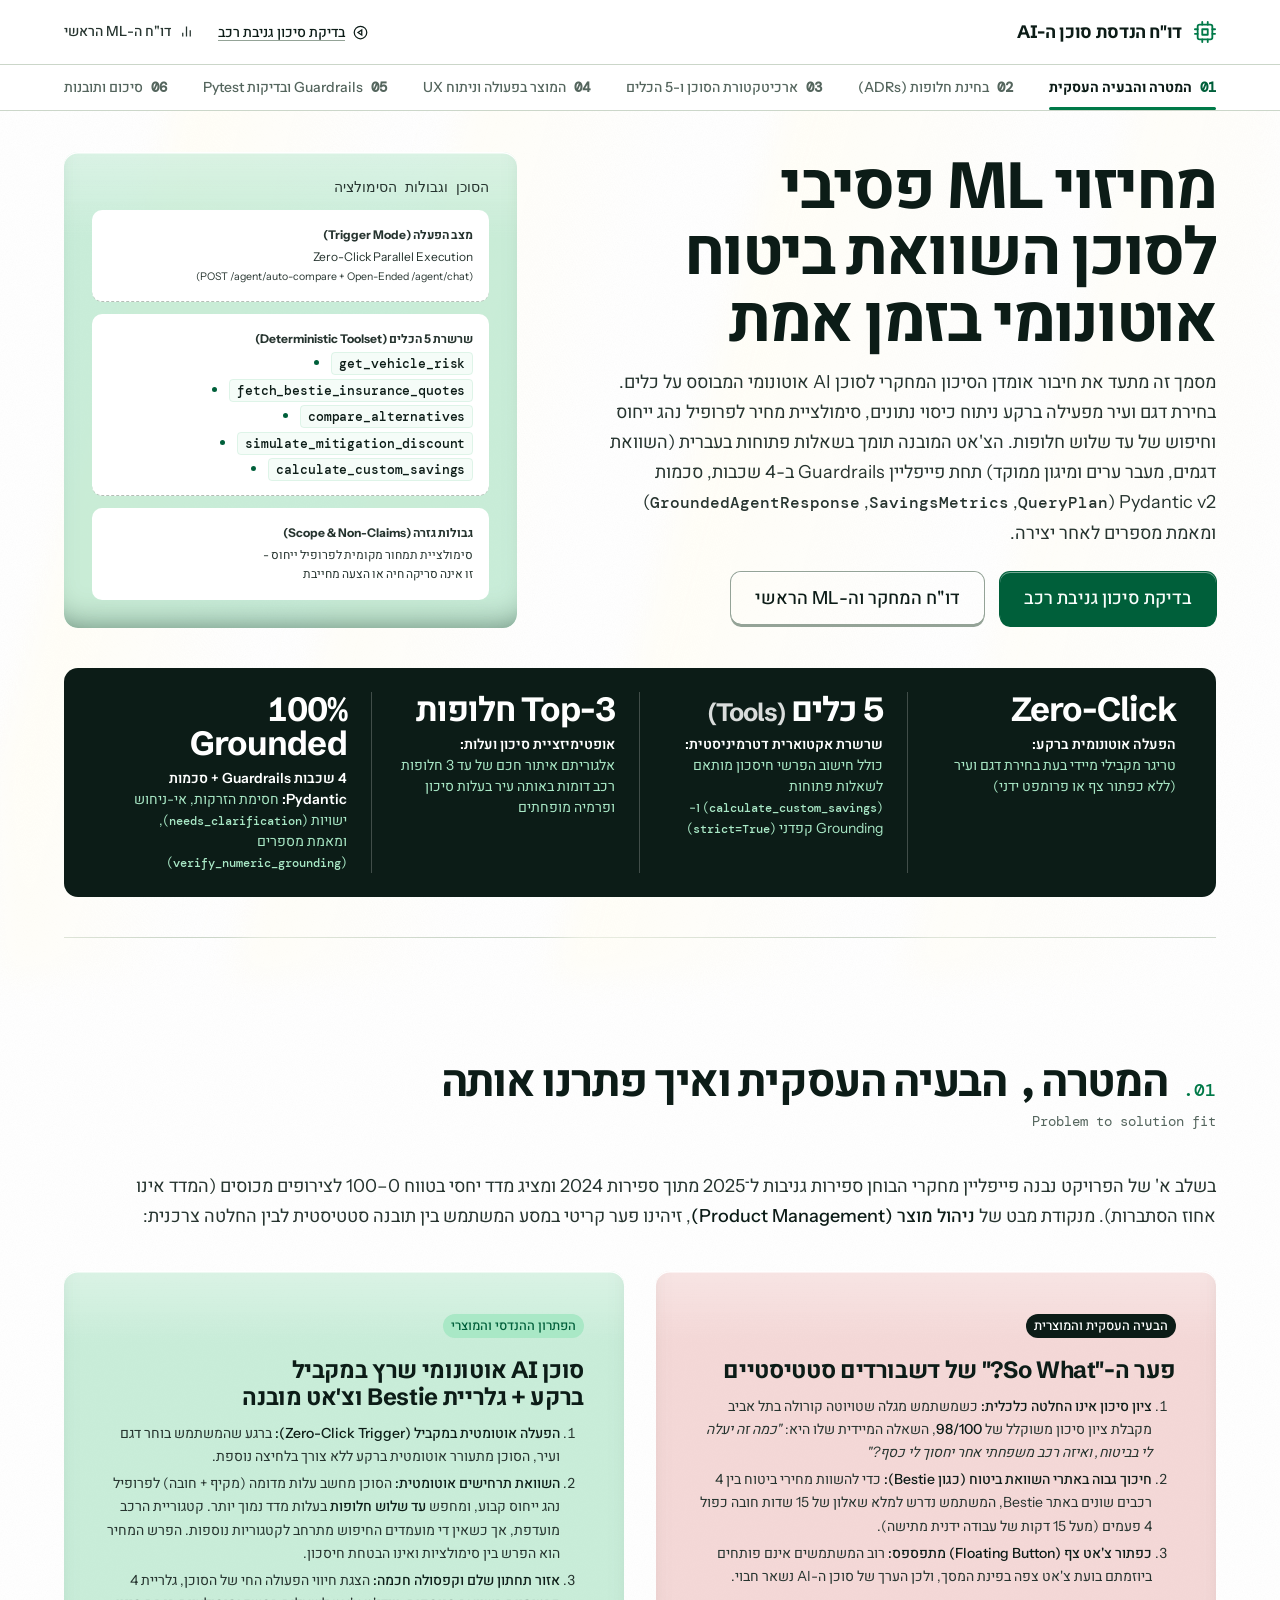
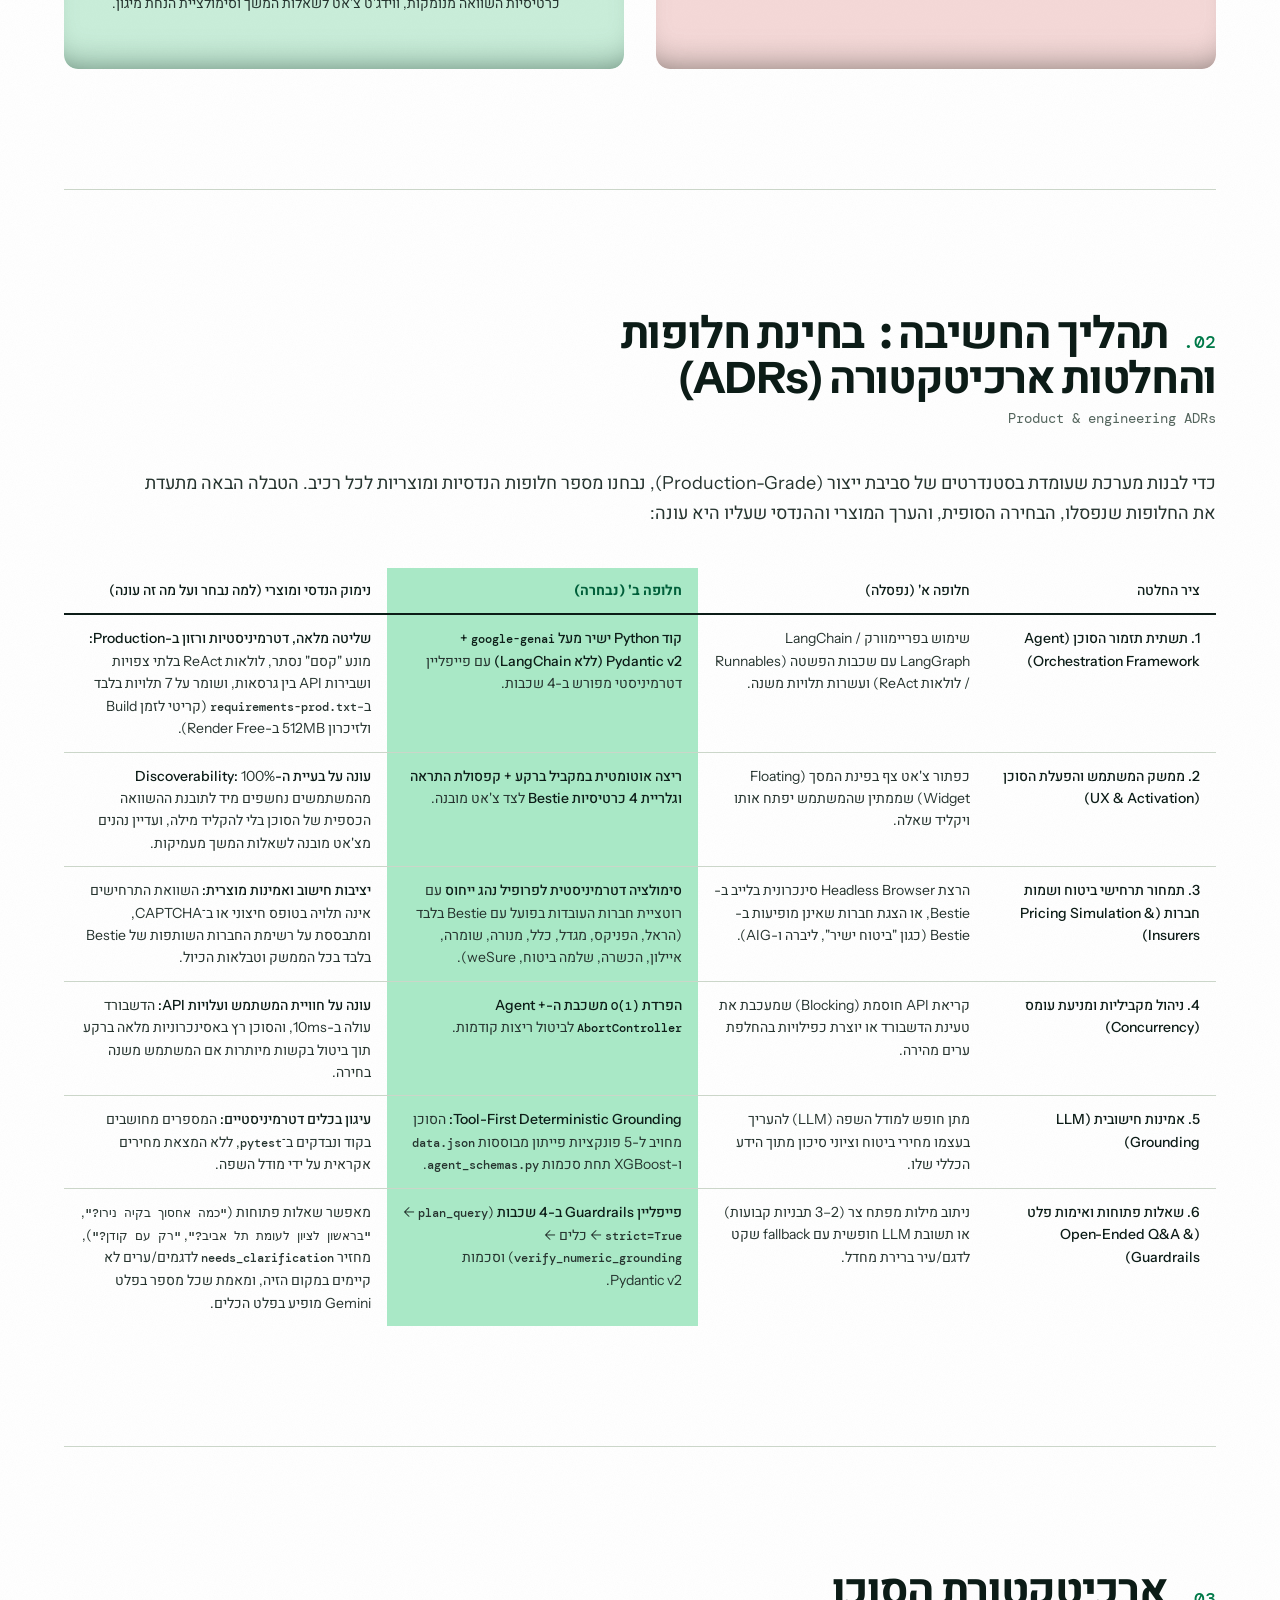
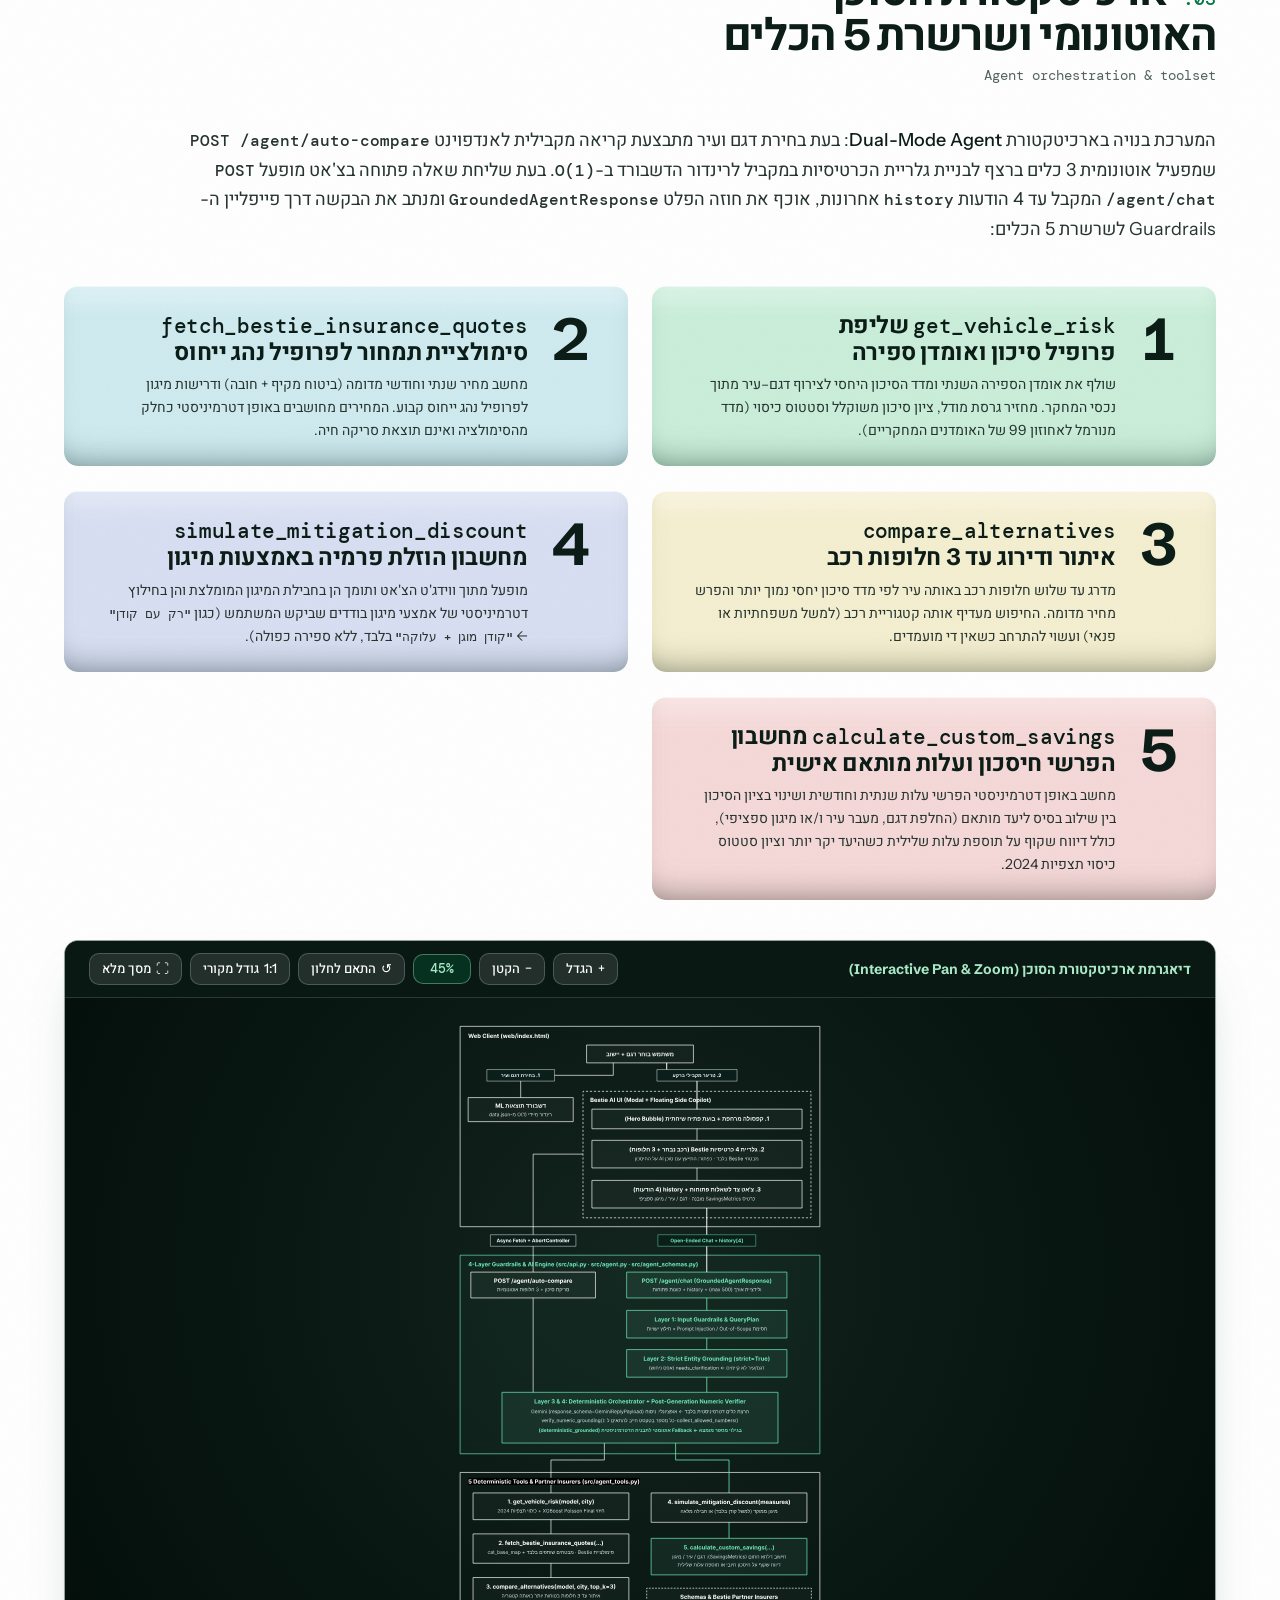
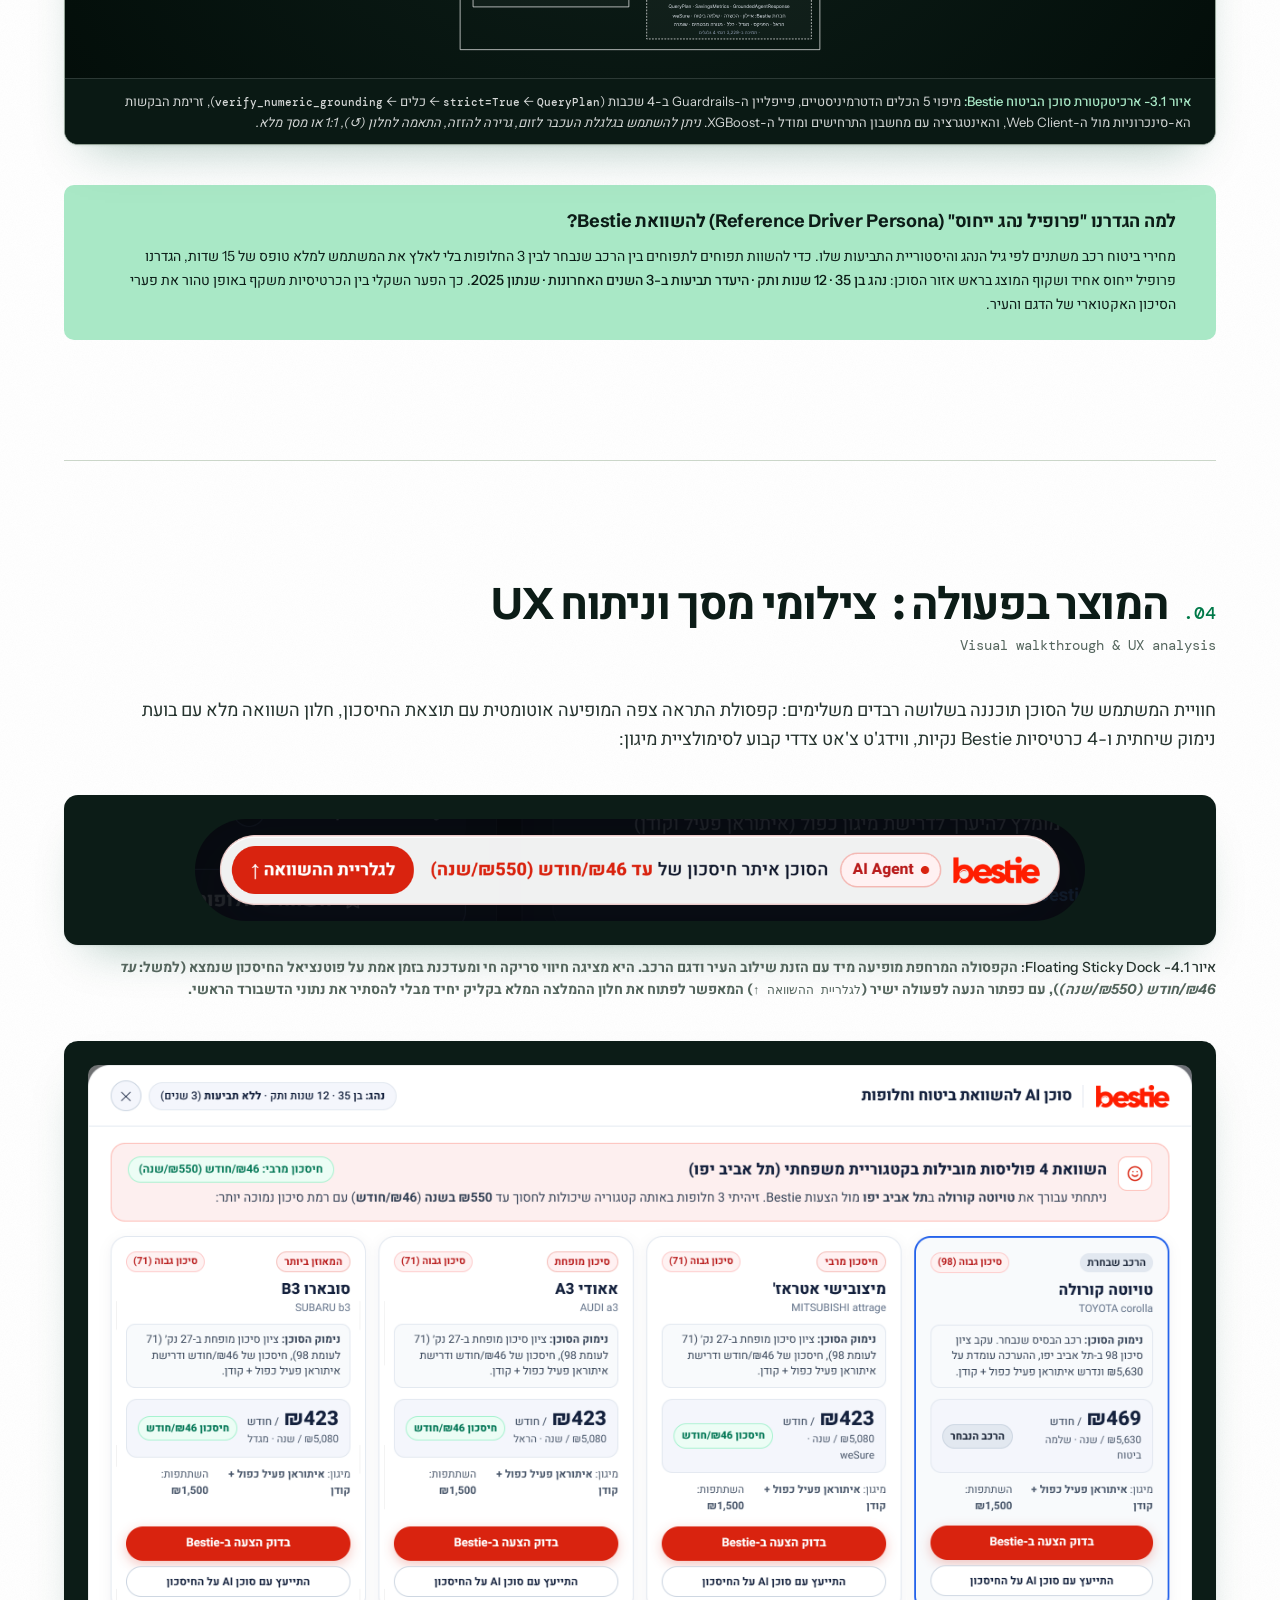
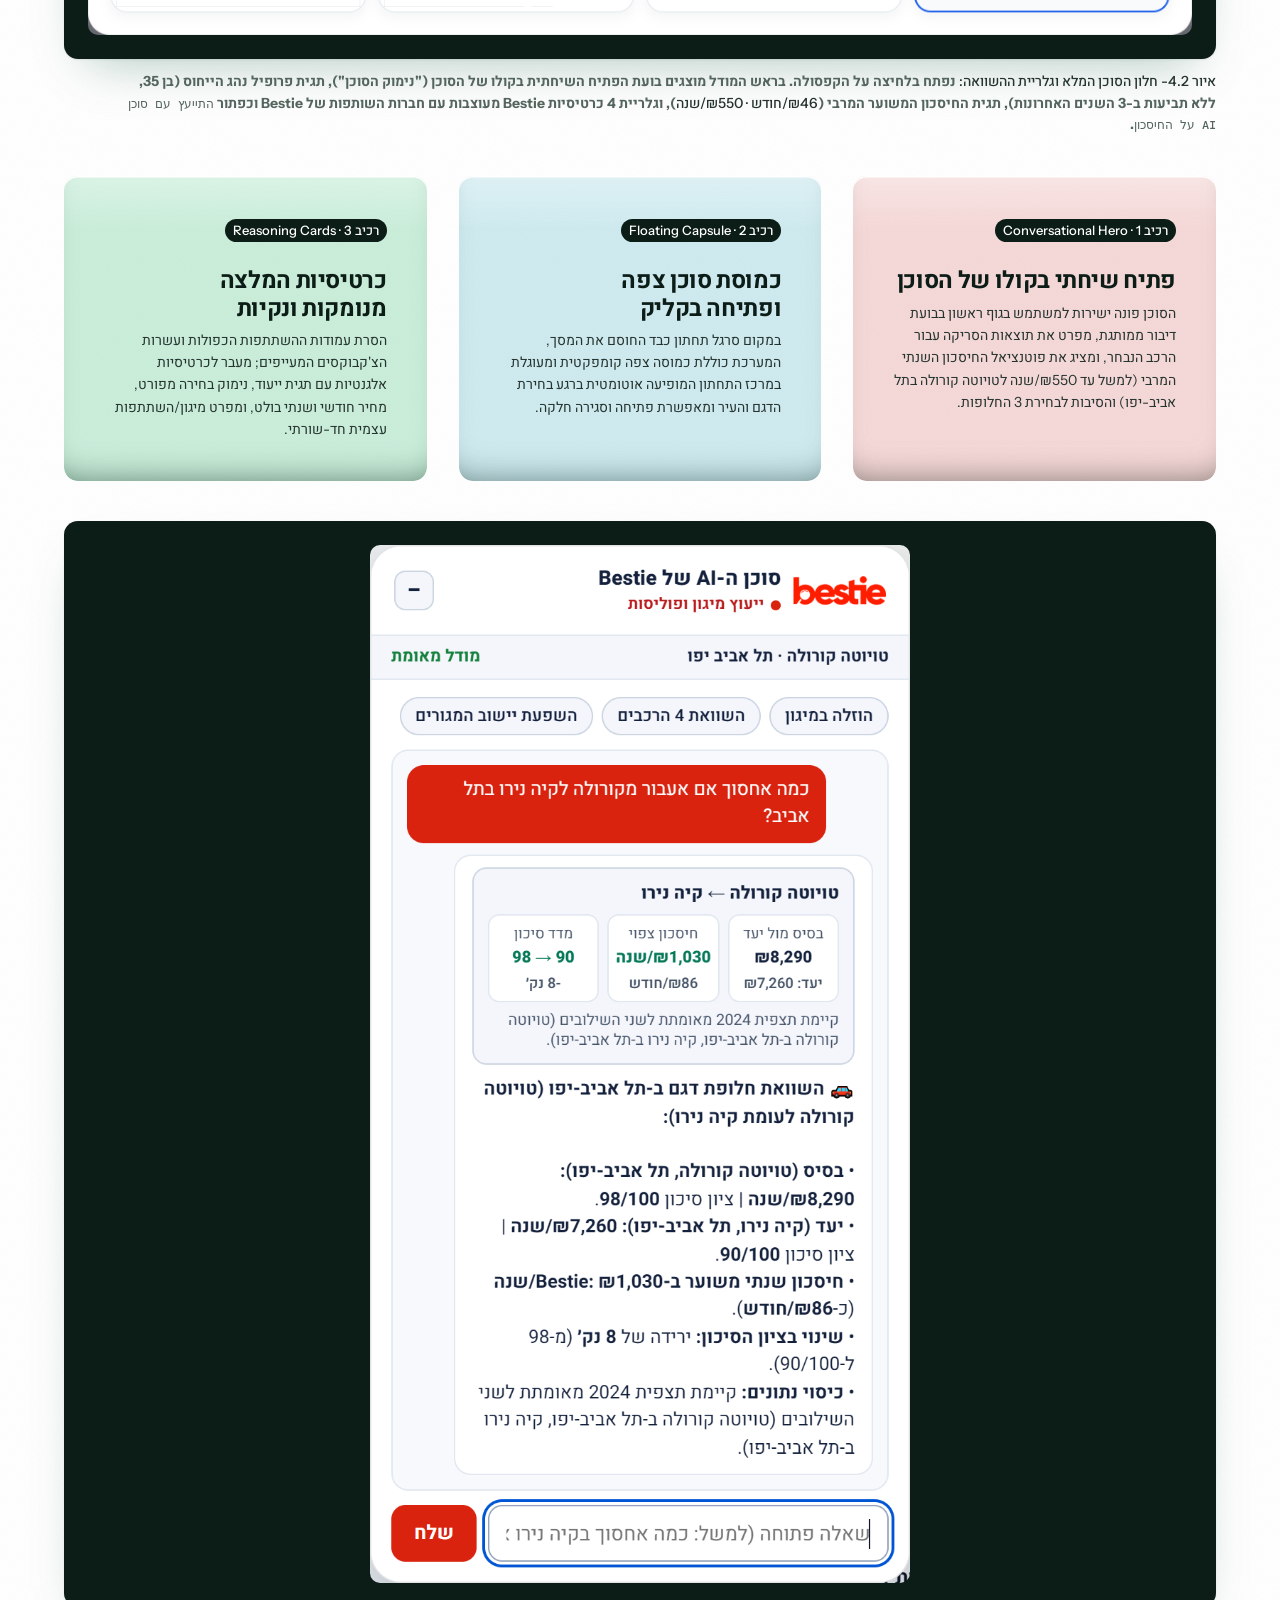
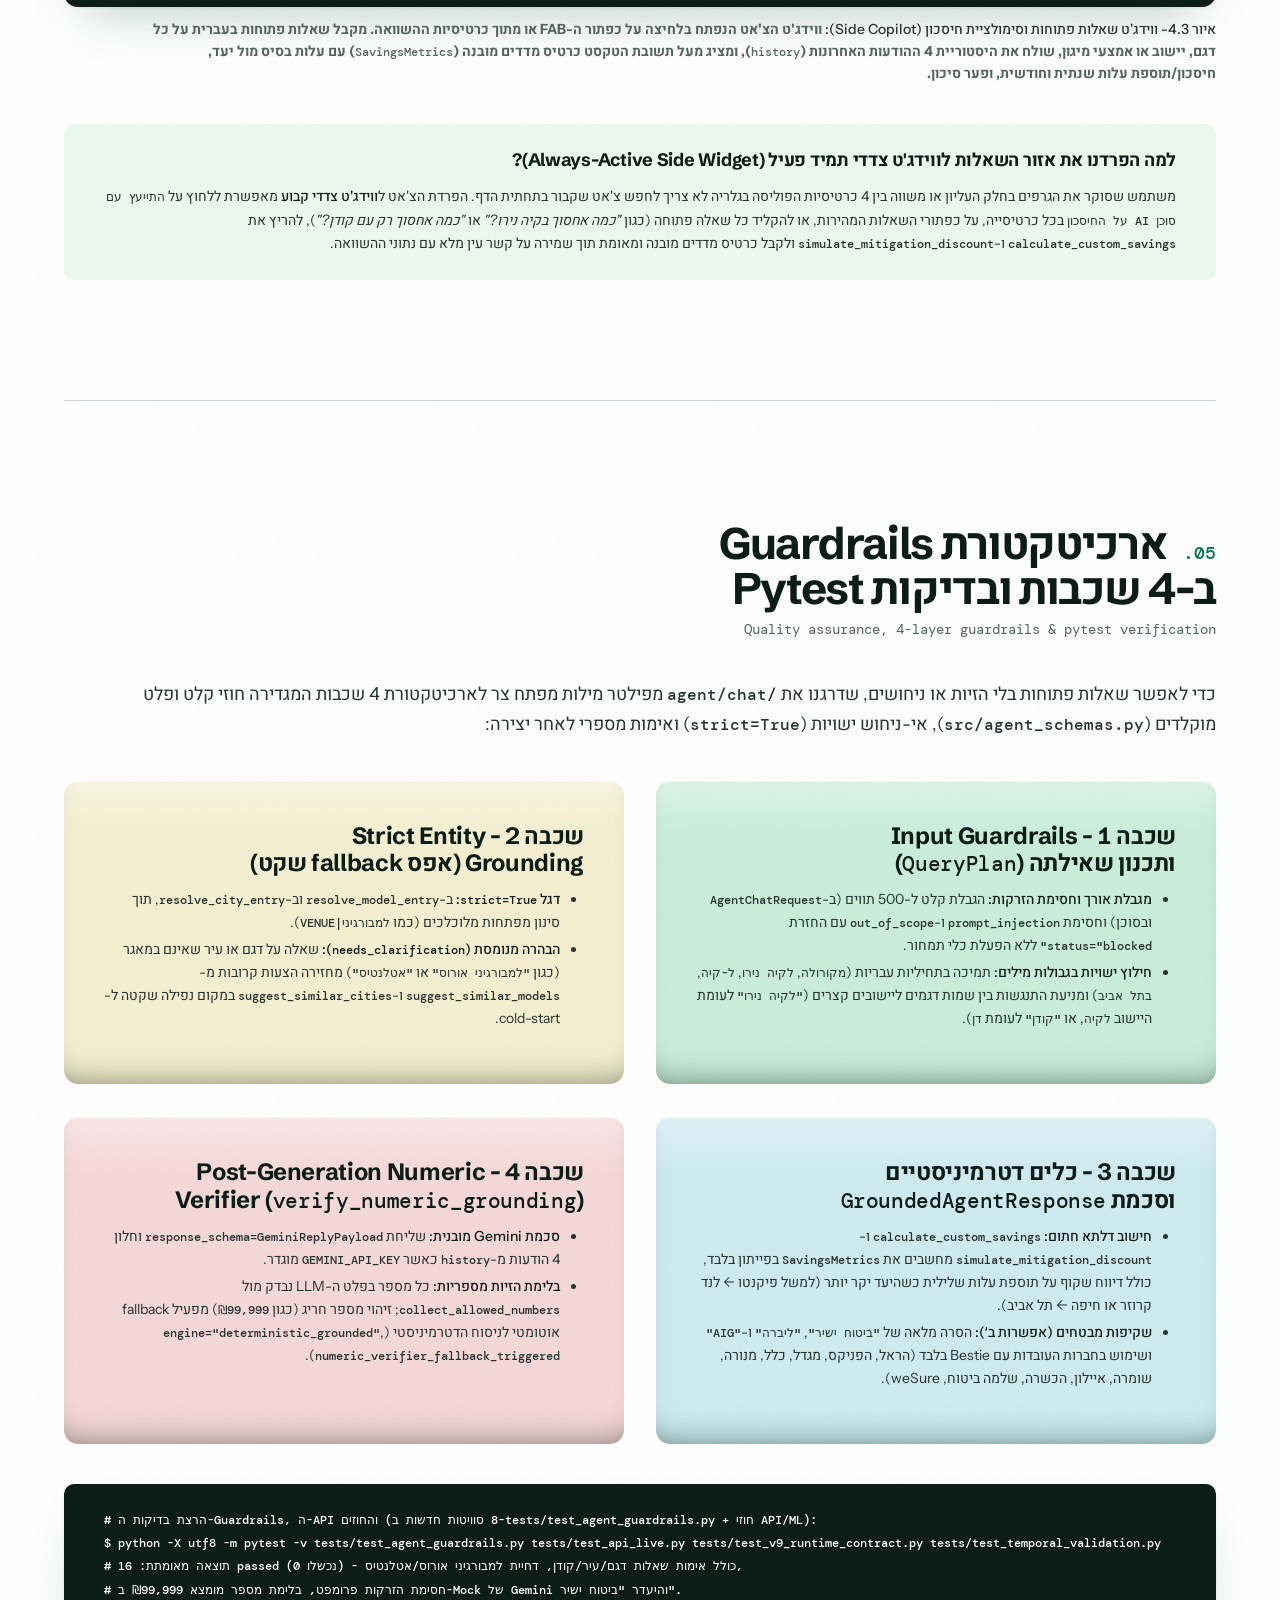
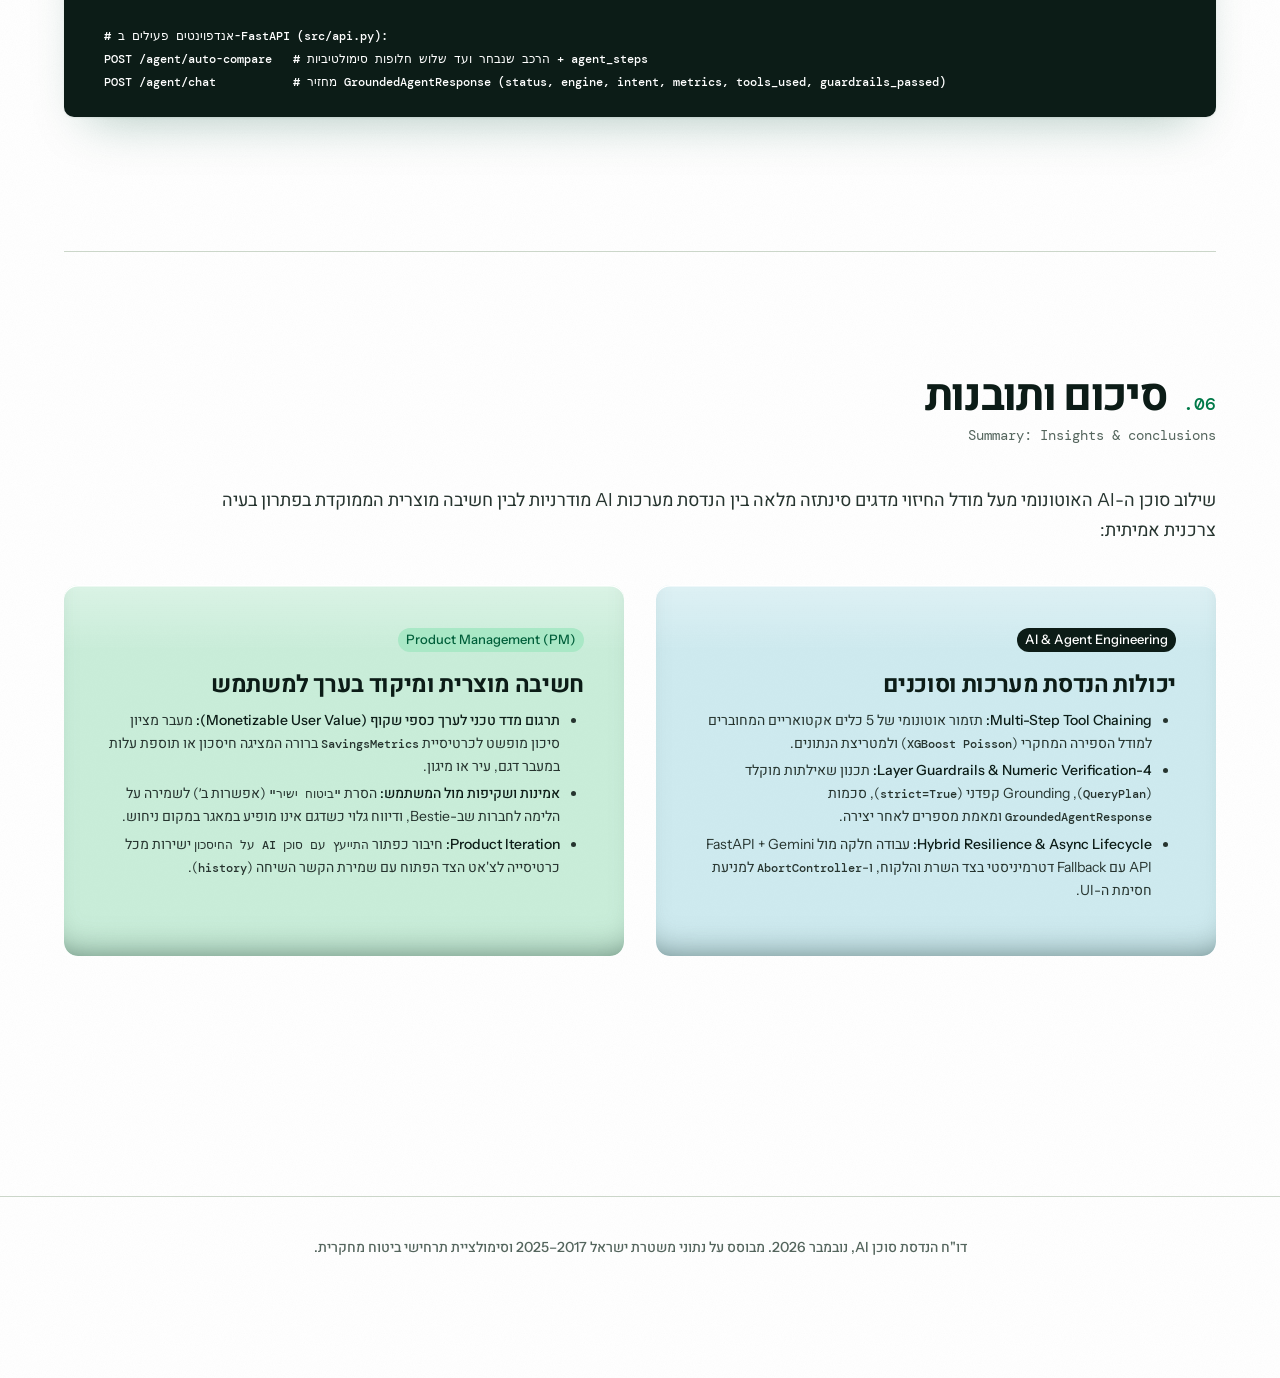
==== commit 441dbb87: "chore: archive unused legacy files, update ADR table in agent report, and remove process_report test" ====
--- a/web/agent_report.html
+++ b/web/agent_report.html
@@ -1905,7 +1905,7 @@
                         בחירת דגם ועיר מפעילה ברקע ניתוח כיסוי נתונים, סימולציית מחיר לפרופיל נהג ייחוס
                         וחיפוש של עד שלוש חלופות. הצ'אט המובנה תומך
                         בשאלות פתוחות בעברית (השוואת דגמים, מעבר ערים ומיגון ממוקד) תחת פייפליין Guardrails ב-4 שכבות,
-                        סכמות <span dir="ltr" style="white-space: nowrap;">Pydantic </span>
+                        סכמות <span dir="ltr" style="white-space: nowrap;">Pydantic v2</span>
                         (<bdi><code>QueryPlan</code></bdi>, <bdi><code>SavingsMetrics</code></bdi>,
                         <bdi><code>GroundedAgentResponse</code></bdi>)
                         ומאמת מספרים לאחר יצירה.
@@ -2051,7 +2051,13 @@
                     </thead>
                     <tbody>
                         <tr>
-                            <td><strong>1. ממשק המשתמש והפעלת הסוכן (UX &amp; Activation)</strong></td>
+                            <td><strong>1. תשתית תזמור הסוכן (Agent Orchestration Framework)</strong></td>
+                            <td>שימוש בפריימוורק LangChain / LangGraph עם שכבות הפשטה (Runnables / לולאות ReAct) ועשרות תלויות משנה.</td>
+                            <td><strong>קוד Python ישיר מעל <code>google-genai</code> + <span dir="ltr" style="white-space: nowrap;">Pydantic v2</span> (ללא LangChain)</strong> עם פייפליין דטרמיניסטי מפורש ב-4 שכבות.</td>
+                            <td><strong>שליטה מלאה, דטרמיניסטיות ורזון ב-Production:</strong> מונע "קסם" נסתר, לולאות ReAct בלתי צפויות ושבירות API בין גרסאות, ושומר על 7 תלויות בלבד ב-<code>requirements-prod.txt</code> (קריטי לזמן Build ולזיכרון 512MB ב-Render Free).</td>
+                        </tr>
+                        <tr>
+                            <td><strong>2. ממשק המשתמש והפעלת הסוכן (UX &amp; Activation)</strong></td>
                             <td>כפתור צ'אט צף בפינת המסך (Floating Widget) שממתין שהמשתמש יפתח אותו ויקליד שאלה.</td>
                             <td><strong>ריצה אוטומטית במקביל ברקע + קפסולת התראה וגלריית 4 כרטיסיות Bestie</strong> לצד
                                 צ'אט מובנה.</td>
@@ -2060,7 +2066,7 @@
                             </td>
                         </tr>
                         <tr>
-                            <td><strong>2. תמחור תרחישי ביטוח ושמות חברות (Pricing Simulation &amp; Insurers)</strong>
+                            <td><strong>3. תמחור תרחישי ביטוח ושמות חברות (Pricing Simulation &amp; Insurers)</strong>
                             </td>
                             <td>הרצת Headless Browser סינכרונית בלייב ב-Bestie, או הצגת חברות שאינן מופיעות ב-Bestie
                                 (כגון "ביטוח ישיר", ליברה ו-AIG).</td>
@@ -2068,11 +2074,10 @@
                                 עם Bestie בלבד (הראל, הפניקס, מגדל, כלל, מנורה, שומרה, איילון, הכשרה, שלמה ביטוח,
                                 weSure).</td>
                             <td><strong>יציבות חישוב ואמינות מוצרית:</strong> השוואת התרחישים אינה תלויה בטופס חיצוני או
-                                ב־CAPTCHA,
-                                וטבלאות הכיול.</td>
+                                ב־CAPTCHA, ומתבססת על רשימת החברות השותפות של Bestie בלבד בכל הממשק וטבלאות הכיול.</td>
                         </tr>
                         <tr>
-                            <td><strong>3. ניהול מקביליות ומניעת עומס (Concurrency)</strong></td>
+                            <td><strong>4. ניהול מקביליות ומניעת עומס (Concurrency)</strong></td>
                             <td>קריאת API חוסמת (Blocking) שמעכבת את טעינת הדשבורד או יוצרת כפילויות בהחלפת ערים מהירה.
                             </td>
                             <td><strong>הפרדת <code>O(1)</code> משכבת ה-Agent + <code>AbortController</code></strong>
@@ -2081,7 +2086,7 @@
                                 באסינכרוניות מלאה ברקע תוך ביטול בקשות מיותרות אם המשתמש משנה בחירה.</td>
                         </tr>
                         <tr>
-                            <td><strong>4. אמינות חישובית (LLM Grounding)</strong></td>
+                            <td><strong>5. אמינות חישובית (LLM Grounding)</strong></td>
                             <td>מתן חופש למודל השפה (LLM) להעריך בעצמו מחירי ביטוח וציוני סיכון מתוך הידע הכללי שלו.
                             </td>
                             <td><strong>Tool-First Deterministic Grounding:</strong> הסוכן מחויב ל-5 פונקציות
@@ -2091,7 +2096,7 @@
                                 ב־<code>pytest</code>, ללא המצאת מחירים אקראית על ידי מודל השפה.</td>
                         </tr>
                         <tr>
-                            <td><strong>5. שאלות פתוחות ואימות פלט (Open-Ended Q&amp;A &amp; Guardrails)</strong></td>
+                            <td><strong>6. שאלות פתוחות ואימות פלט (Open-Ended Q&amp;A &amp; Guardrails)</strong></td>
                             <td>ניתוב מילות מפתח צר (2–3 תבניות קבועות) או תשובת LLM חופשית עם fallback שקט לדגם/עיר
                                 ברירת מחדל.</td>
                             <td><strong>פייפליין Guardrails ב-4 שכבות</strong> (<bdi><code>plan_query</code></bdi> ←
@@ -2143,7 +2148,7 @@
                     <div>
                         <h3><code>fetch_bestie_insurance_quotes</code> סימולציית תמחור לפרופיל נהג ייחוס</h3>
                         <p>
-                            מחשב מחיר שנתי וחודשי מדומה (ביטוח מקיף + חובה) ודרישות מיגון לפרופיל נהג ייחוס קבוע,
+                            מחשב מחיר שנתי וחודשי מדומה (ביטוח מקיף + חובה) ודרישות מיגון לפרופיל נהג ייחוס קבוע.
                             המחירים מחושבים באופן דטרמיניסטי כחלק
                             מהסימולציה ואינם תוצאת סריקה חיה.
                         </p>
@@ -2193,13 +2198,13 @@
                         <span>דיאגרמת ארכיטקטורת הסוכן (Interactive Pan &amp; Zoom)</span>
                     </div>
                     <div class="diagram-toolbar-actions">
-                        <button class="diagram-tool-btn" id="agent-diagram-zoom-in" title="ZOOMIN (Zoom In) [+]"
+                        <button class="diagram-tool-btn" id="agent-diagram-zoom-in" title="הגדל (Zoom In) [+]"
                             type="button">
-                            <span>+</span> ZOOMIN
+                            <span>+</span> הגדל
                         </button>
-                        <button class="diagram-tool-btn" id="agent-diagram-zoom-out" title="ZOOMOUT (Zoom Out) [-]"
+                        <button class="diagram-tool-btn" id="agent-diagram-zoom-out" title="הקטן (Zoom Out) [-]"
                             type="button">
-                            <span>−</span> ZOOMOUT
+                            <span>−</span> הקטן
                         </button>
                         <span class="diagram-zoom-badge" id="agent-diagram-zoom-level">100%</span>
                         <button class="diagram-tool-btn" id="agent-diagram-zoom-fit" title="התאם לגודל חלון [0]"
@@ -2240,8 +2245,7 @@
                 <p style="max-width: 100%;">
                     מחירי ביטוח רכב משתנים לפי גיל הנהג והיסטוריית התביעות שלו. כדי להשוות תפוחים לתפוחים בין הרכב
                     שנבחר לבין 3 החלופות בלי לאלץ את המשתמש למלא טופס של 15 שדות, הגדרנו פרופיל ייחוס אחיד ושקוף המוצג
-                    בראש אזור הסוכן: <strong>נהג בן 35 · 12 שנות ותק · היעדר תביעות ב-3 השנים האחרונות · שנתון
-                        2022</strong>. כך הפער השקלי בין הכרטיסיות משקף באופן טהור את פערי הסיכון האקטוארי של הדגם
+                    בראש אזור הסוכן: <strong>נהג בן 35 · 12 שנות ותק · היעדר תביעות ב-3 השנים האחרונות · שנתון 2025</strong>. כך הפער השקלי בין הכרטיסיות משקף באופן טהור את פערי הסיכון האקטוארי של הדגם
                     והעיר.
                 </p>
             </div>
@@ -2341,8 +2345,7 @@
                     אמצעי מיגון, שולח את היסטוריית 4 ההודעות האחרונות (<code>history</code>), ומציג מעל תשובת הטקסט
                     כרטיס
                     מדדים מובנה (<code>SavingsMetrics</code>) עם עלות בסיס מול יעד, חיסכון/תוספת עלות שנתית וחודשית,
-                    ופער
-                    סיכון .
+                    ופער סיכון.
                 </figcaption>
             </figure>
 
@@ -2350,7 +2353,7 @@
                 <h3 class="note-head" style="margin-top: 0;">למה הפרדנו את אזור השאלות לווידג'ט צדדי תמיד פעיל
                     (Always-Active Side Widget)?
                 </h3>
-                <p style="max-width:100%; !important">
+                <p style="max-width: 100%;">
                     משתמש שסוקר את הגרפים בחלק העליון או משווה בין 4 כרטיסיות הפוליסה בגלריה לא צריך לחפש צ'אט שקבור
                     בתחתית הדף. הפרדת הצ'אט ל<strong>ווידג'ט צדדי קבוע</strong> מאפשרת ללחוץ על <code>התייעץ עם סוכן AI על
                         החיסכון</code> בכל כרטיסייה, על כפתורי השאלות המהירות, או להקליד כל שאלה פתוחה (כגון <em>"כמה
@@ -2522,7 +2525,7 @@
 
     <!-- Footer Colophon -->
     <footer class="colophon container" style="justify-content: center; ">
-        <span>דו"ח הנדסת סוכן AI , נובמבר 2026. מבוסס על נתוני משטרת ישראל 2017–2025
+        <span>דו"ח הנדסת סוכן AI, נובמבר 2026. מבוסס על נתוני משטרת ישראל 2017–2025
             וסימולציית תרחישי ביטוח מחקרית.</span>
 
     </footer>
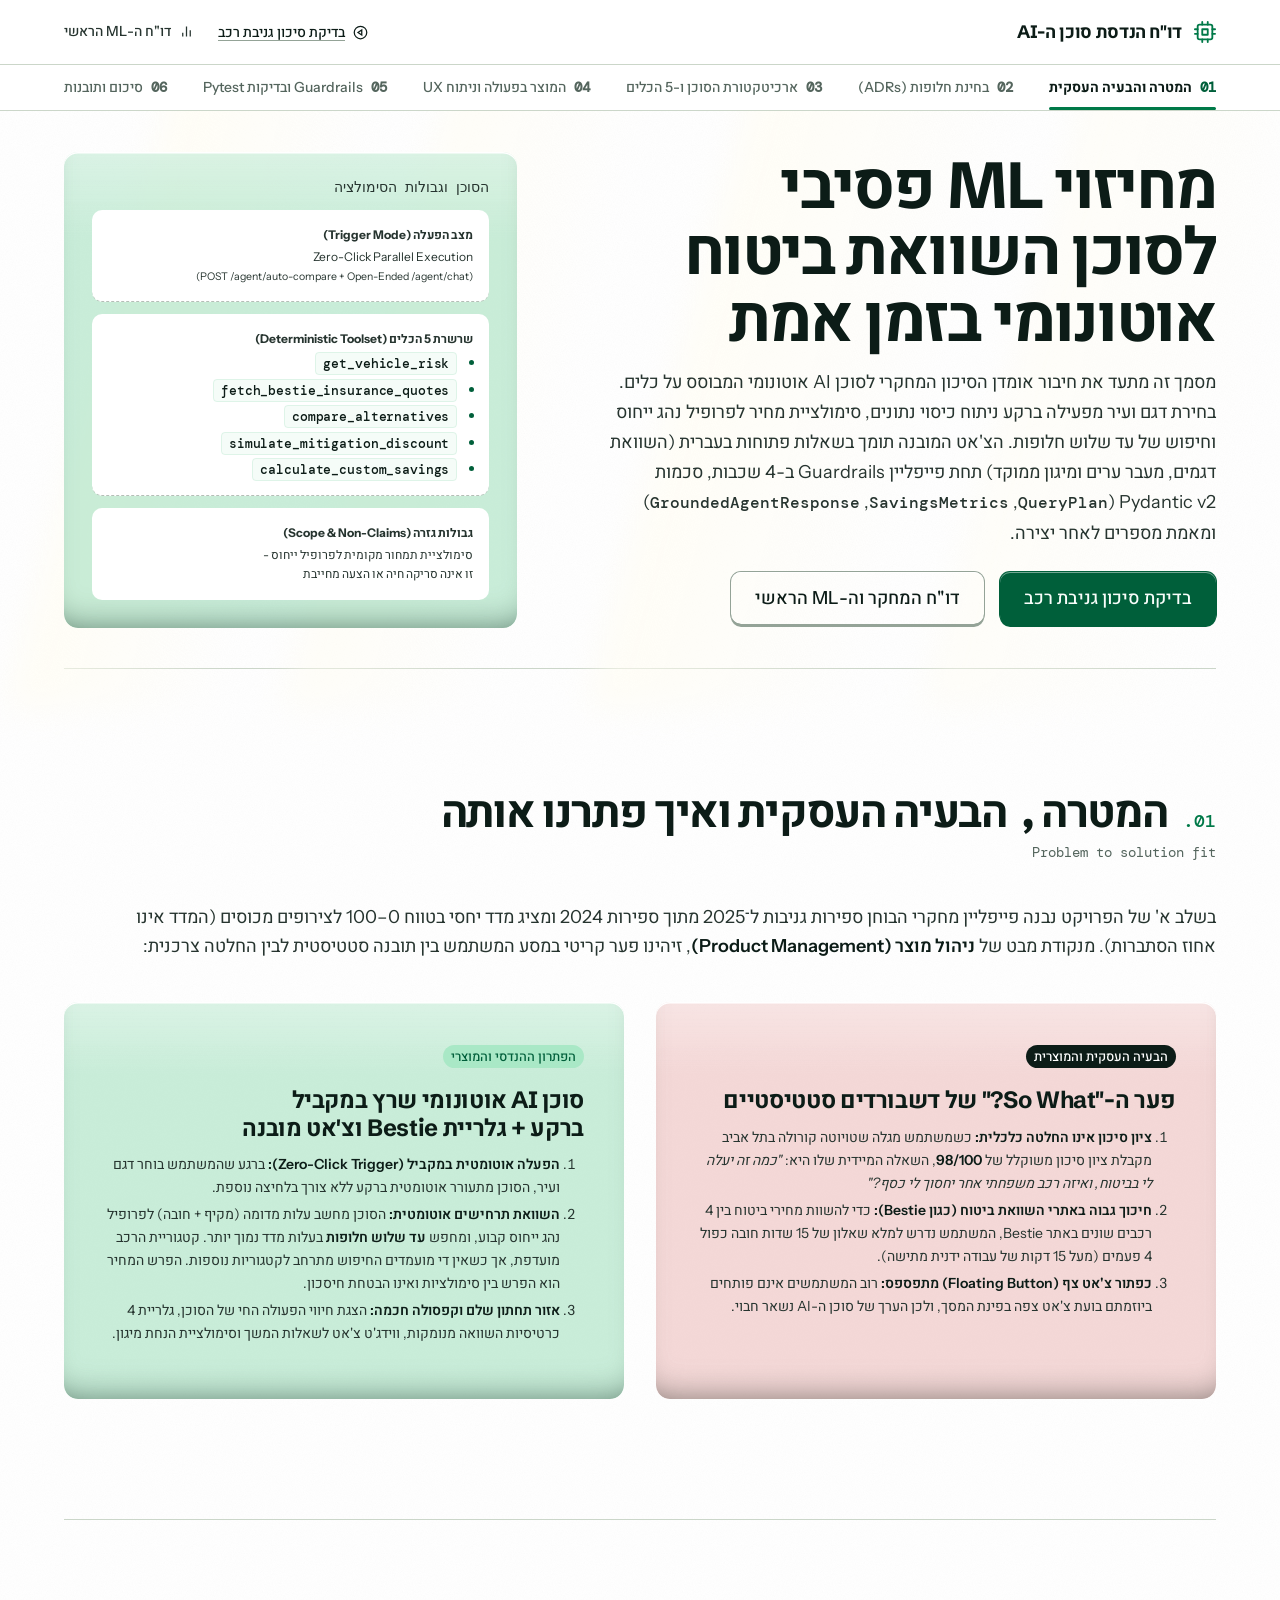
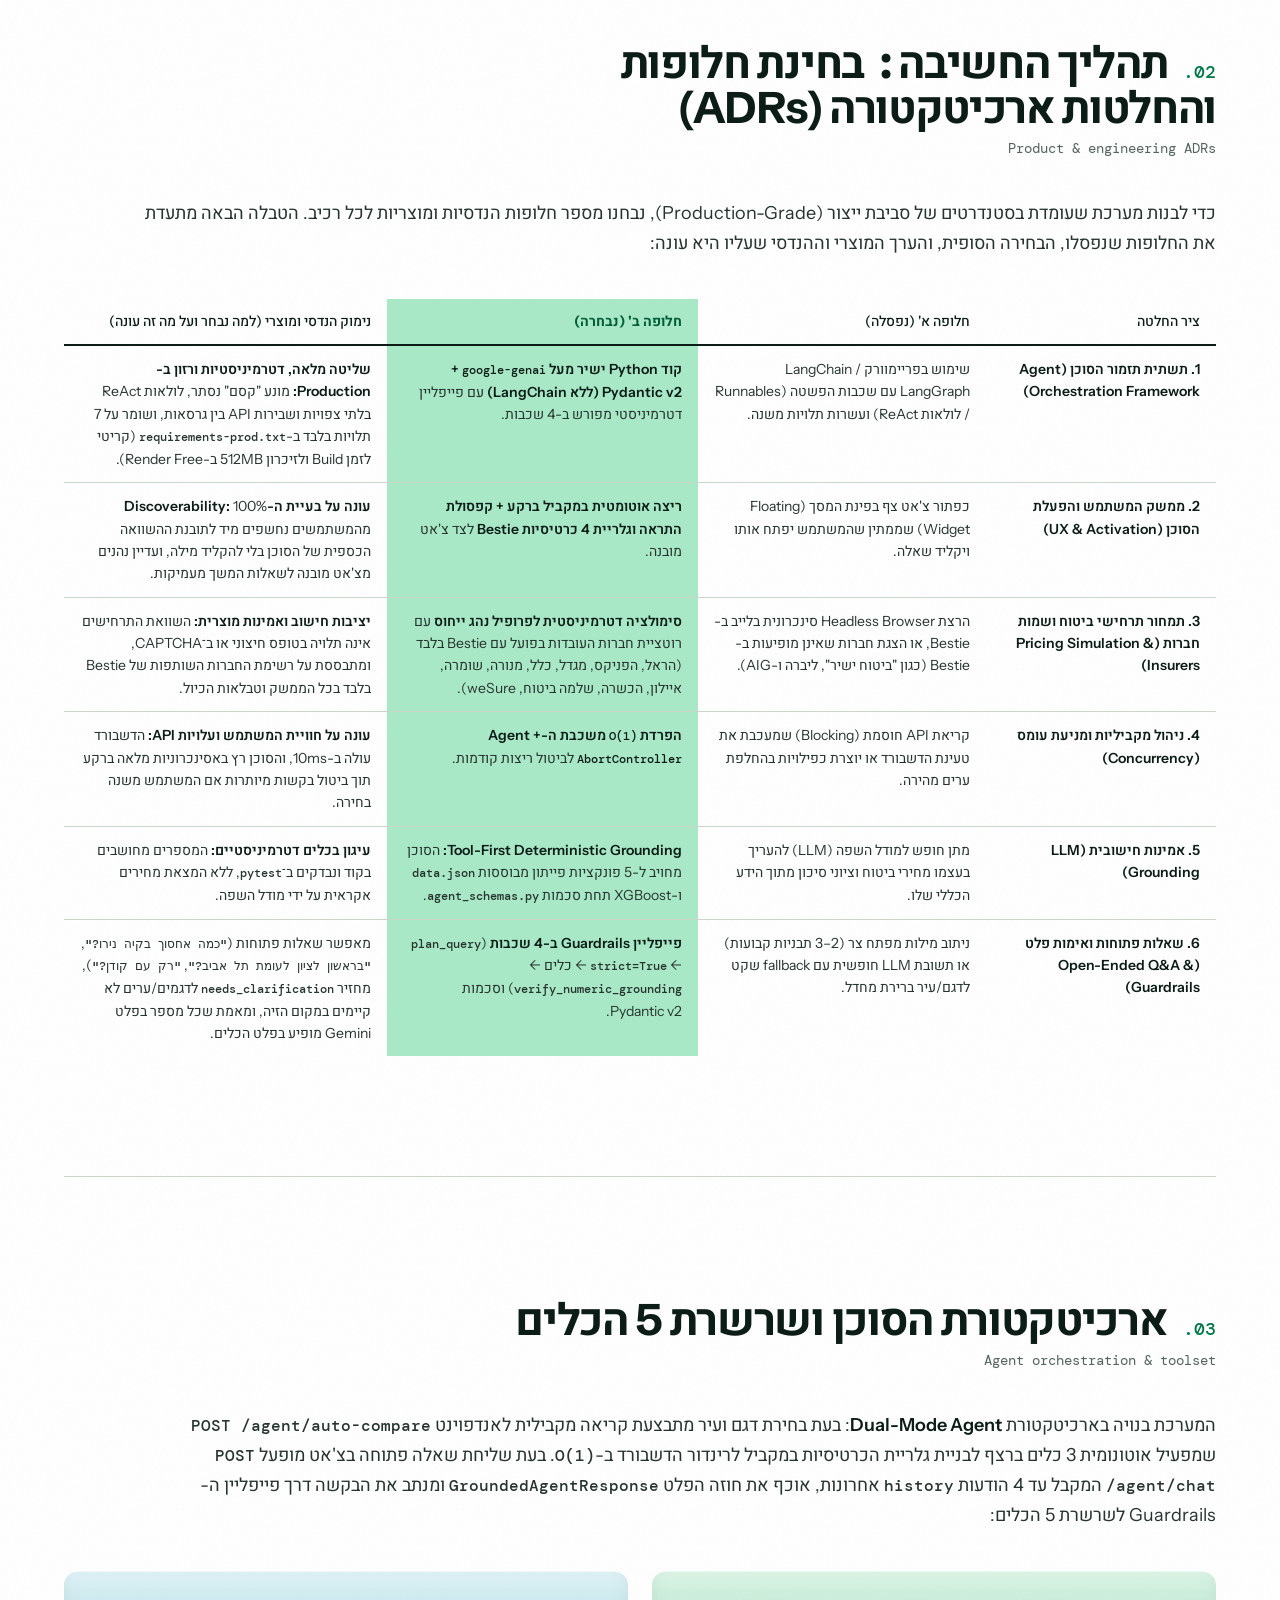
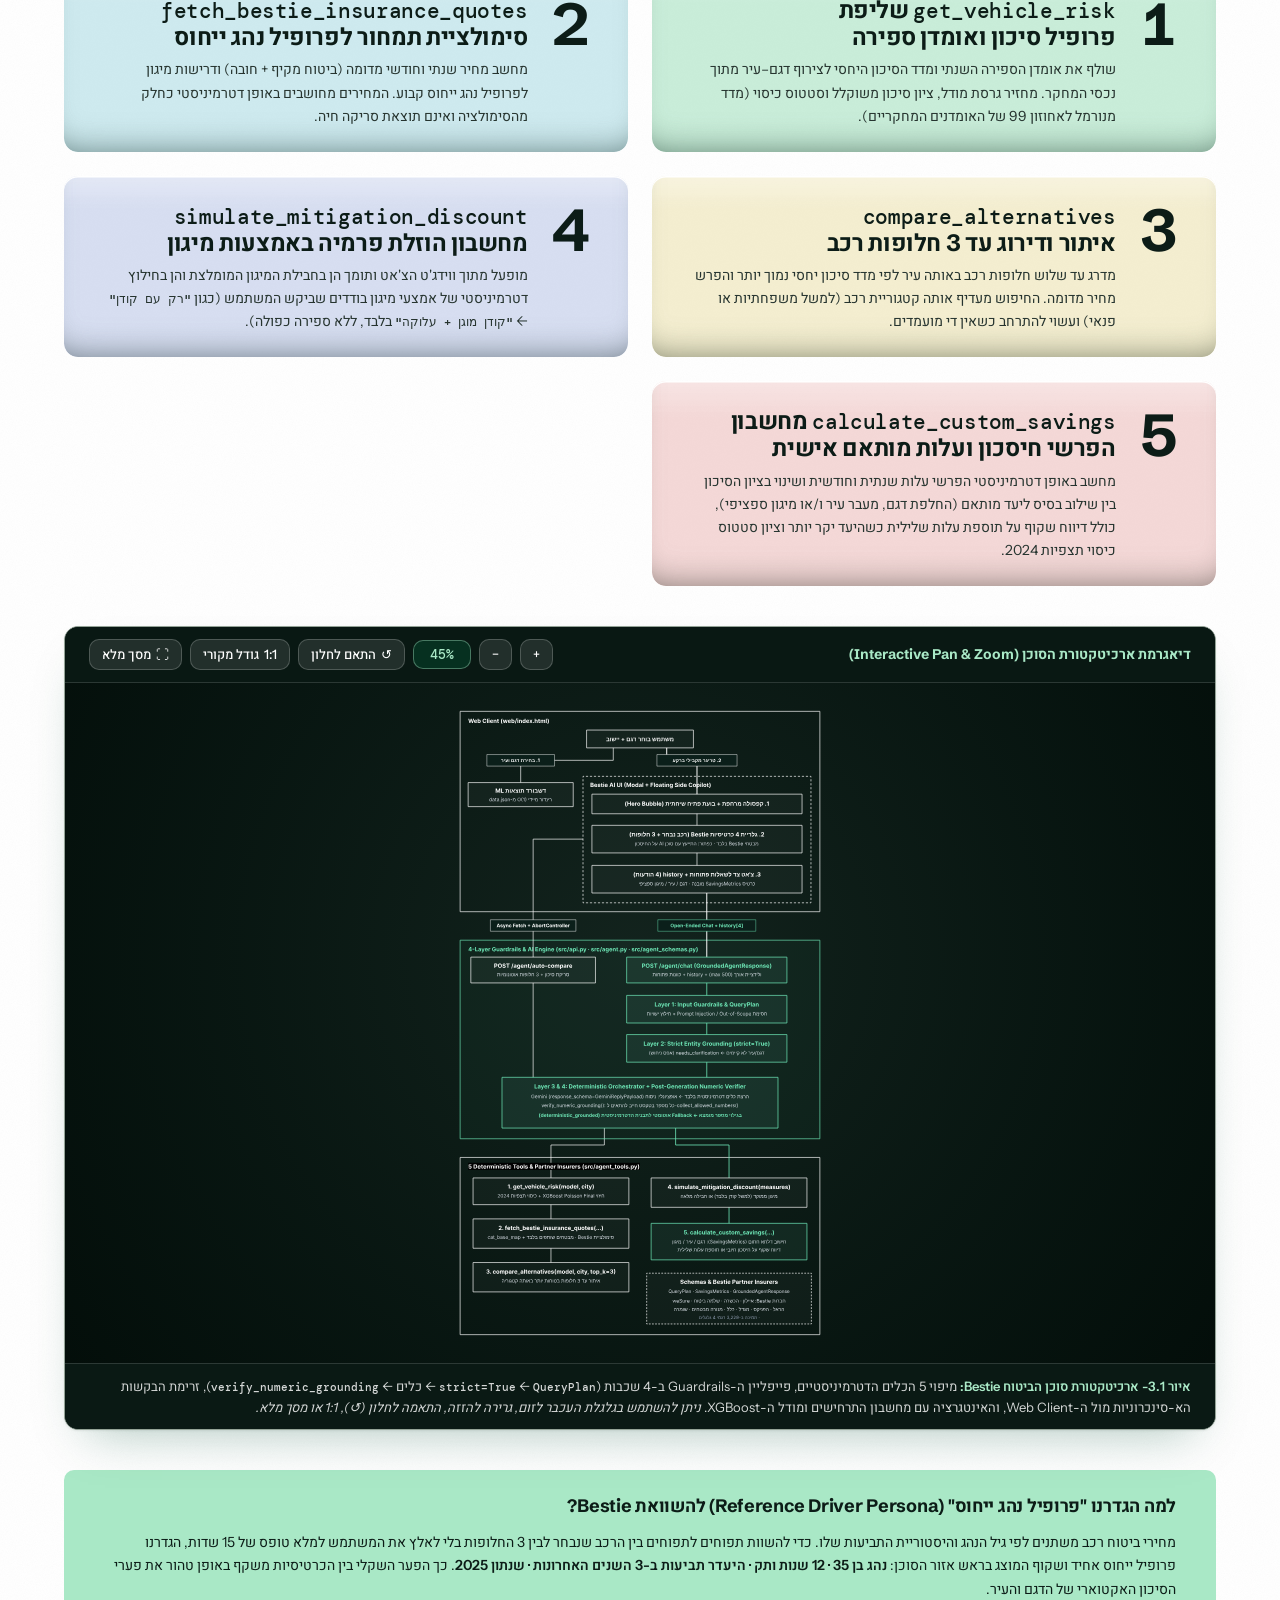
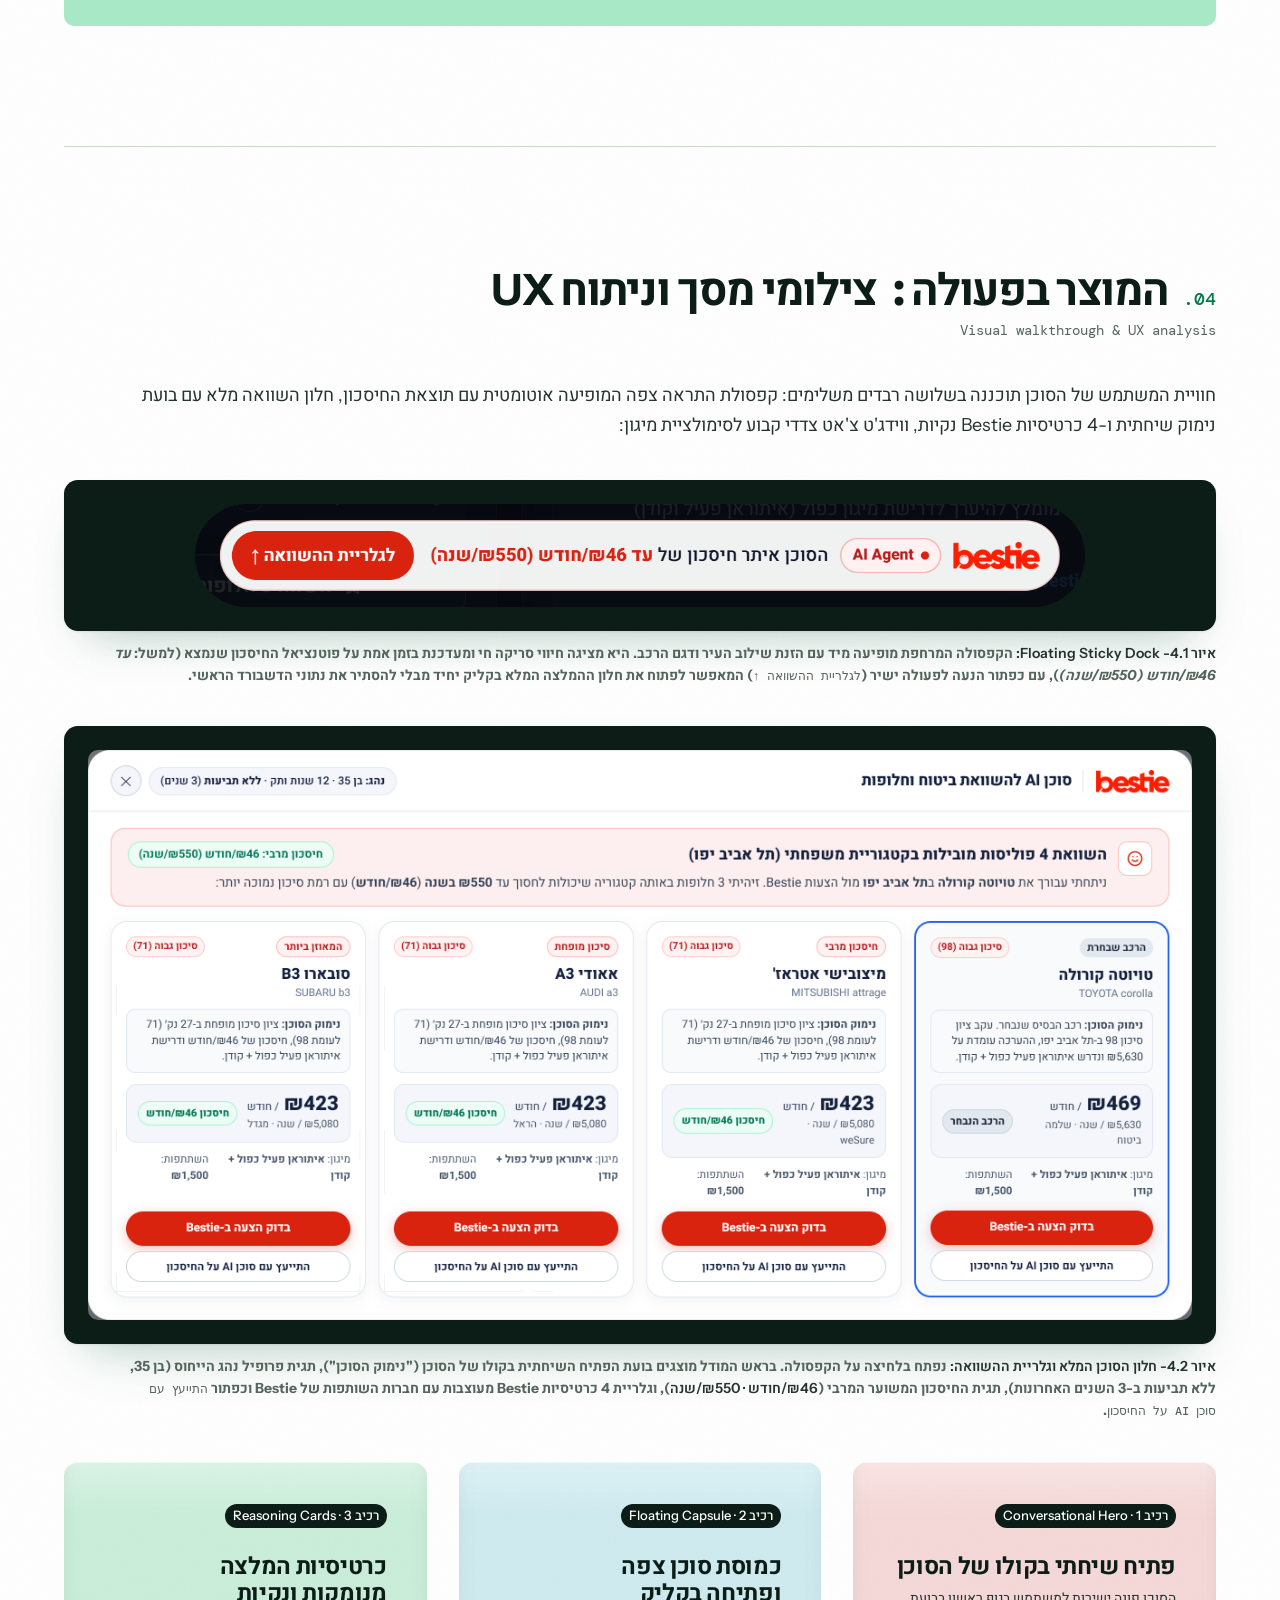
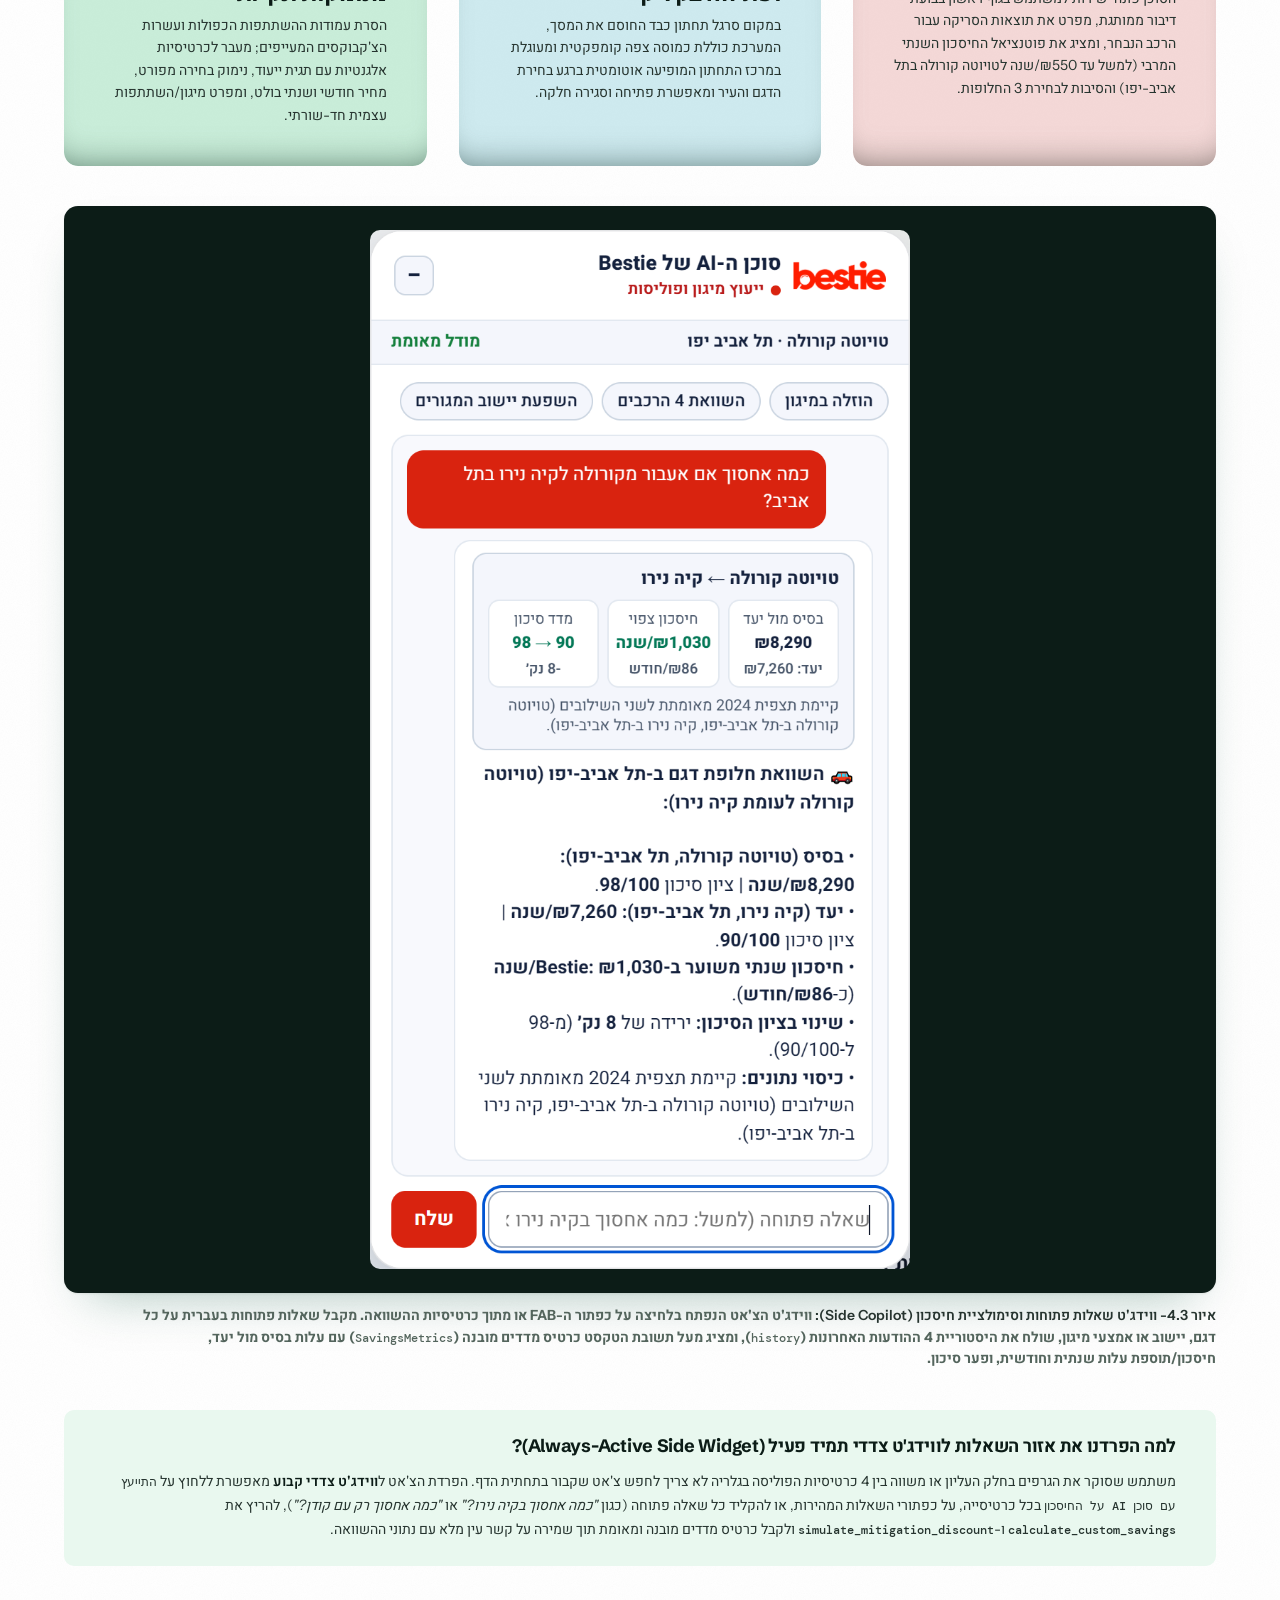
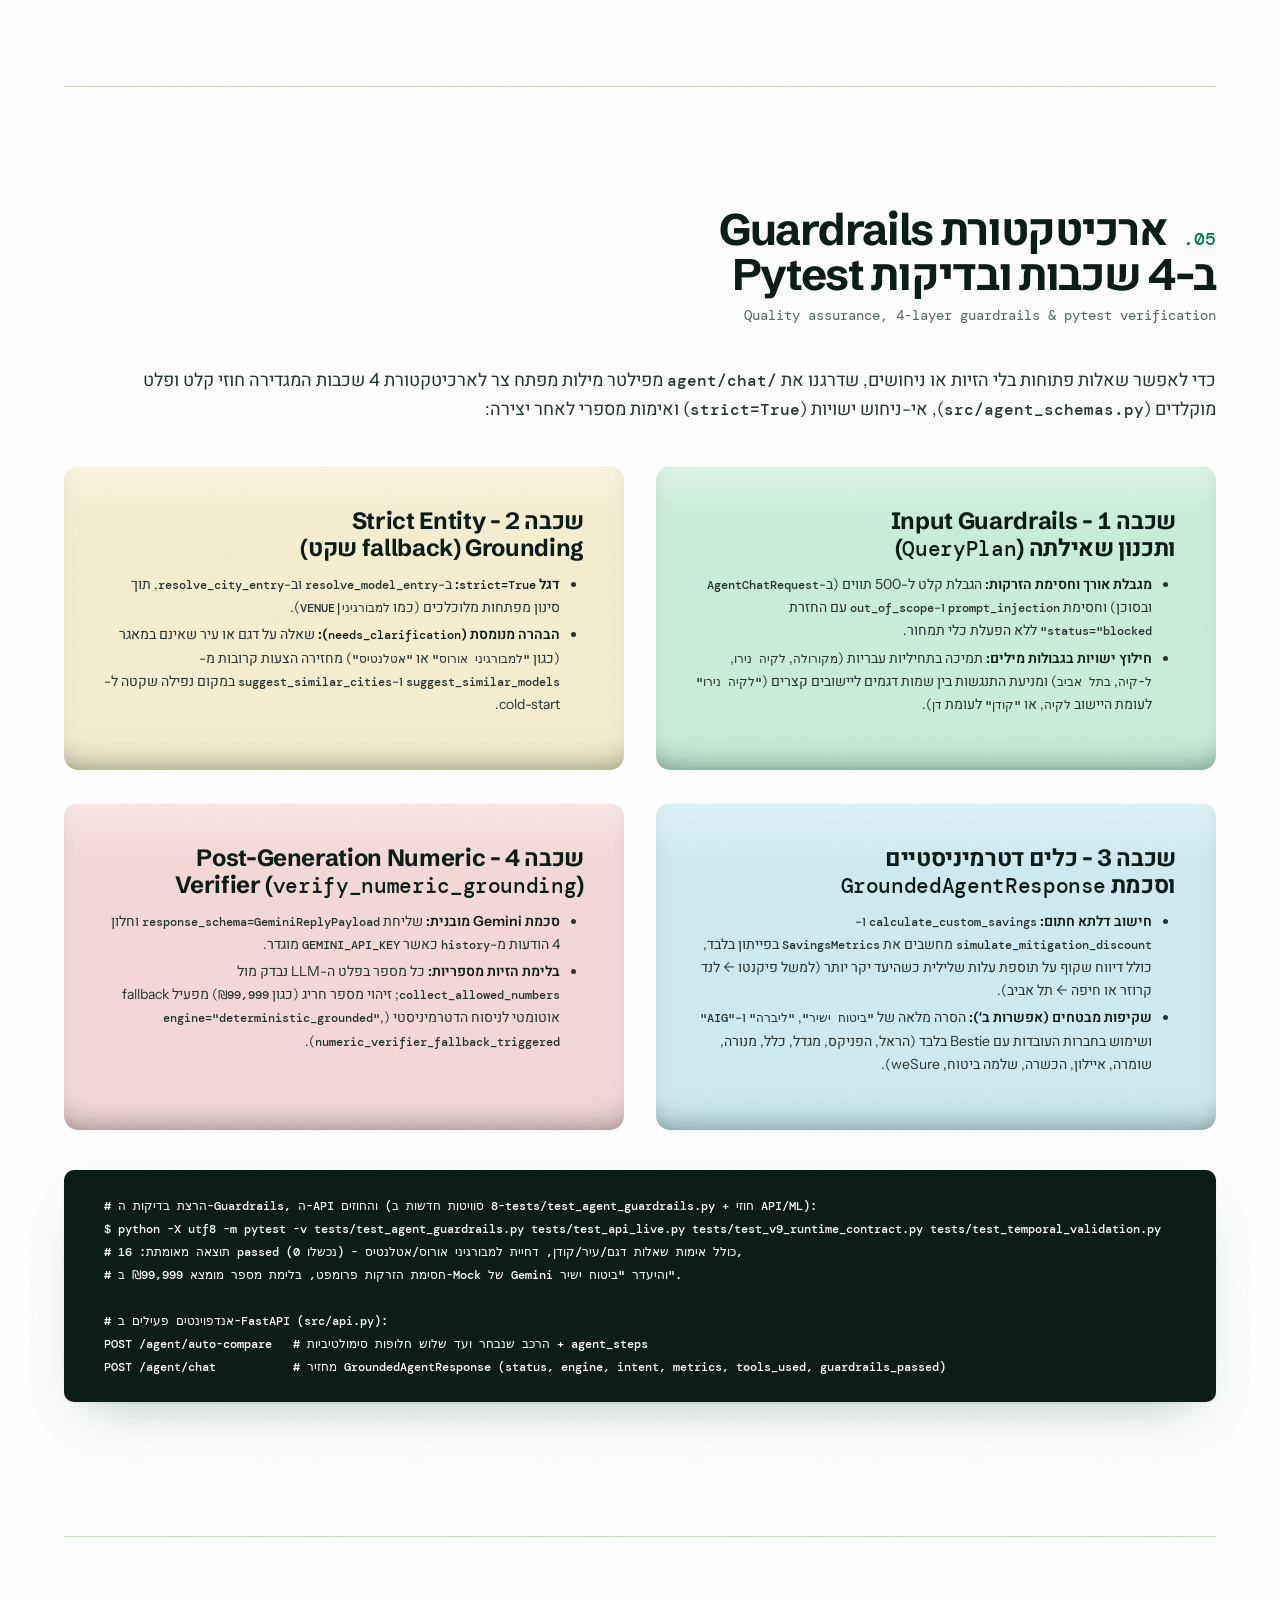
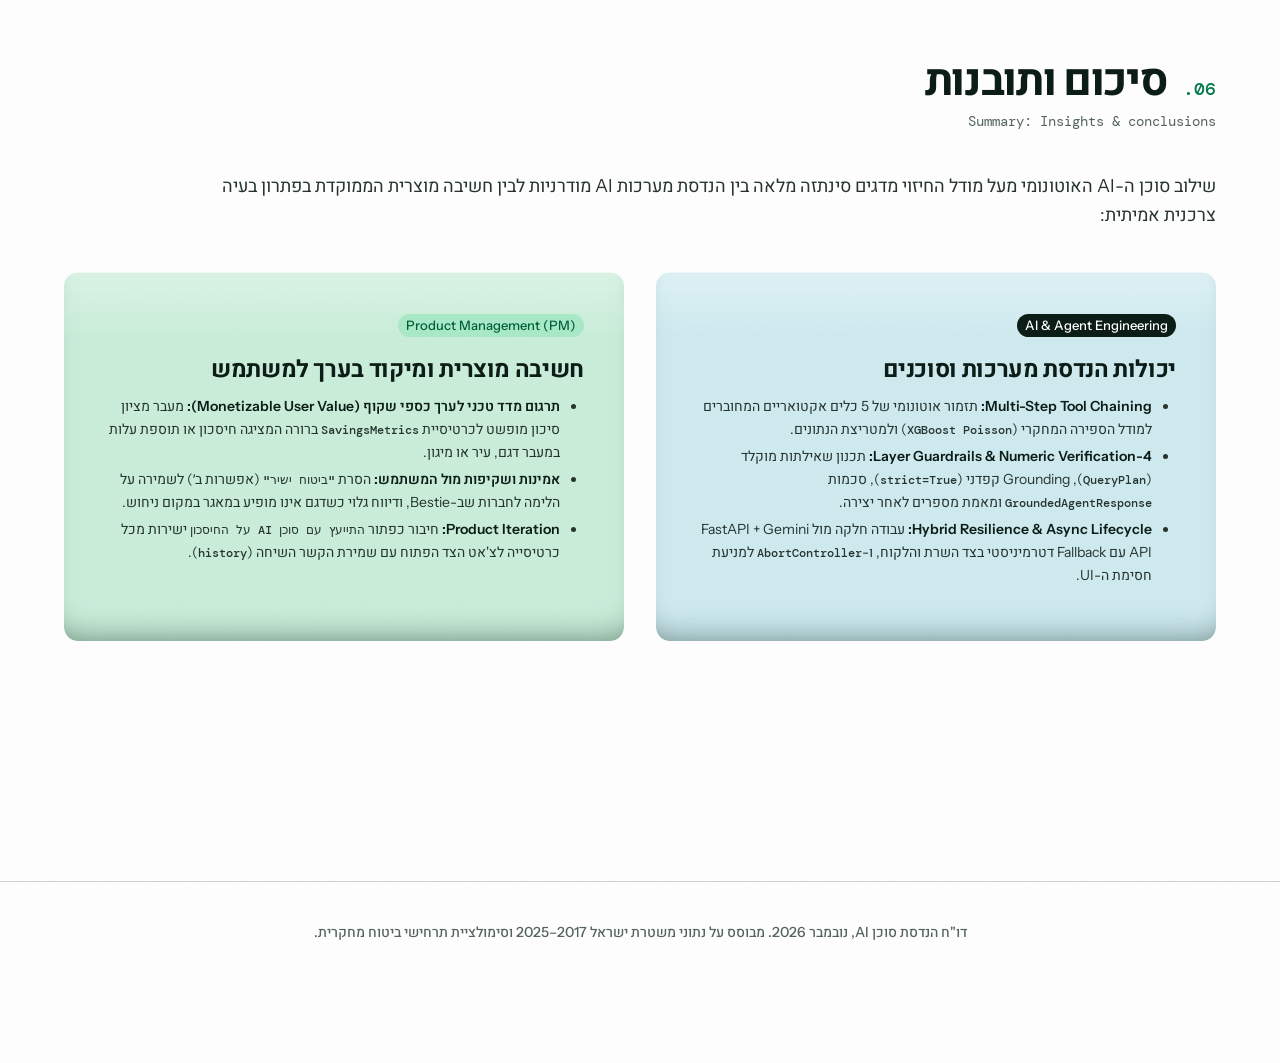
==== commit 22883ffe: "style(agent_report): refine RTL list layout, hero band, zoom buttons, and headings" ====
--- a/web/agent_report.html
+++ b/web/agent_report.html
@@ -225,7 +225,7 @@
 
         strong,
         b {
-            font-weight: 500;
+            font-weight: 600;
             color: var(--color-ink);
         }
 
@@ -748,12 +748,11 @@
             margin: var(--space-2xs) 0 0 0;
             padding: 0 0 0 1.15rem;
             list-style: disc;
-            direction: ltr;
-            text-align: left;
+            text-align: right;
             display: flex;
             flex-direction: column;
             gap: 5px;
-            align-items: flex-end;
+            margin-right: 1rem;
         }
 
         .contract-tools-bullets li {
@@ -1928,7 +1927,7 @@
                         </div>
                         <div class="contract-card">
                             <div class="contract-label">שרשרת 5 הכלים (Deterministic Toolset)</div>
-                            <ul class="contract-tools-bullets" dir="ltr">
+                            <ul class="contract-tools-bullets">
                                 <li><code>get_vehicle_risk</code></li>
                                 <li><code>fetch_bestie_insurance_quotes</code></li>
                                 <li><code>compare_alternatives</code></li>
@@ -1947,7 +1946,7 @@
             </div>
 
             <!-- The 4 figures on the ink band -->
-            <div class="hero-figures">
+            <!-- <div class="hero-figures">
                 <div class="metric-card">
                     <div class="metric-value" dir="ltr">Zero-Click</div>
                     <div class="metric-label"><strong>הפעלה אוטונומית ברקע:</strong><br>
@@ -1977,7 +1976,7 @@
                         אי-ניחוש ישויות (<code>needs_clarification</code>), ומאמת מספרים
                         (<code>verify_numeric_grounding</code>)</div>
                 </div>
-            </div>
+            </div> -->
         </section>
 
 
@@ -2052,9 +2051,15 @@
                     <tbody>
                         <tr>
                             <td><strong>1. תשתית תזמור הסוכן (Agent Orchestration Framework)</strong></td>
-                            <td>שימוש בפריימוורק LangChain / LangGraph עם שכבות הפשטה (Runnables / לולאות ReAct) ועשרות תלויות משנה.</td>
-                            <td><strong>קוד Python ישיר מעל <code>google-genai</code> + <span dir="ltr" style="white-space: nowrap;">Pydantic v2</span> (ללא LangChain)</strong> עם פייפליין דטרמיניסטי מפורש ב-4 שכבות.</td>
-                            <td><strong>שליטה מלאה, דטרמיניסטיות ורזון ב-Production:</strong> מונע "קסם" נסתר, לולאות ReAct בלתי צפויות ושבירות API בין גרסאות, ושומר על 7 תלויות בלבד ב-<code>requirements-prod.txt</code> (קריטי לזמן Build ולזיכרון 512MB ב-Render Free).</td>
+                            <td>שימוש בפריימוורק LangChain / LangGraph עם שכבות הפשטה (Runnables / לולאות ReAct) ועשרות
+                                תלויות משנה.</td>
+                            <td><strong>קוד Python ישיר מעל <code>google-genai</code> + <span dir="ltr"
+                                        style="white-space: nowrap;">Pydantic v2</span> (ללא LangChain)</strong> עם
+                                פייפליין דטרמיניסטי מפורש ב-4 שכבות.</td>
+                            <td><strong>שליטה מלאה, דטרמיניסטיות ורזון ב-Production:</strong> מונע "קסם" נסתר, לולאות
+                                ReAct בלתי צפויות ושבירות API בין גרסאות, ושומר על 7 תלויות בלבד
+                                ב-<code>requirements-prod.txt</code> (קריטי לזמן Build ולזיכרון 512MB ב-Render Free).
+                            </td>
                         </tr>
                         <tr>
                             <td><strong>2. ממשק המשתמש והפעלת הסוכן (UX &amp; Activation)</strong></td>
@@ -2118,7 +2123,7 @@
         <!-- ═══ CHAPTER 03: ARCHITECTURE & 5 TOOLS ═══ -->
         <section class="report-section section-card" id="sec3">
             <header class="chapter-head">
-                <h2><span class="ch-num">03.</span> ארכיטקטורת הסוכן האוטונומי ושרשרת 5 הכלים</h2>
+                <h2><span class="ch-num">03.</span> ארכיטקטורת הסוכן ושרשרת 5 הכלים</h2>
                 <p class="chapter-id">Agent orchestration &amp; toolset</p>
             </header>
             <p class="section-intro">
@@ -2200,11 +2205,11 @@
                     <div class="diagram-toolbar-actions">
                         <button class="diagram-tool-btn" id="agent-diagram-zoom-in" title="הגדל (Zoom In) [+]"
                             type="button">
-                            <span>+</span> הגדל
+                            <span>+</span>
                         </button>
                         <button class="diagram-tool-btn" id="agent-diagram-zoom-out" title="הקטן (Zoom Out) [-]"
                             type="button">
-                            <span>−</span> הקטן
+                            <span>−</span>
                         </button>
                         <span class="diagram-zoom-badge" id="agent-diagram-zoom-level">100%</span>
                         <button class="diagram-tool-btn" id="agent-diagram-zoom-fit" title="התאם לגודל חלון [0]"
@@ -2245,7 +2250,8 @@
                 <p style="max-width: 100%;">
                     מחירי ביטוח רכב משתנים לפי גיל הנהג והיסטוריית התביעות שלו. כדי להשוות תפוחים לתפוחים בין הרכב
                     שנבחר לבין 3 החלופות בלי לאלץ את המשתמש למלא טופס של 15 שדות, הגדרנו פרופיל ייחוס אחיד ושקוף המוצג
-                    בראש אזור הסוכן: <strong>נהג בן 35 · 12 שנות ותק · היעדר תביעות ב-3 השנים האחרונות · שנתון 2025</strong>. כך הפער השקלי בין הכרטיסיות משקף באופן טהור את פערי הסיכון האקטוארי של הדגם
+                    בראש אזור הסוכן: <strong>נהג בן 35 · 12 שנות ותק · היעדר תביעות ב-3 השנים האחרונות · שנתון
+                        2025</strong>. כך הפער השקלי בין הכרטיסיות משקף באופן טהור את פערי הסיכון האקטוארי של הדגם
                     והעיר.
                 </p>
             </div>
@@ -2397,7 +2403,7 @@
                     </ul>
                 </div>
                 <div class="band plastic" style="--t: var(--p-wed);">
-                    <h3>שכבה 2 - Strict Entity Grounding (אפס fallback שקט)</h3>
+                    <h3>שכבה 2 - Strict Entity Grounding (fallback שקט)</h3>
                     <ul>
                         <li><strong>דגל <code>strict=True</code>:</strong> ב-<code>resolve_model_entry</code>
                             וב-<code>resolve_city_entry</code>,
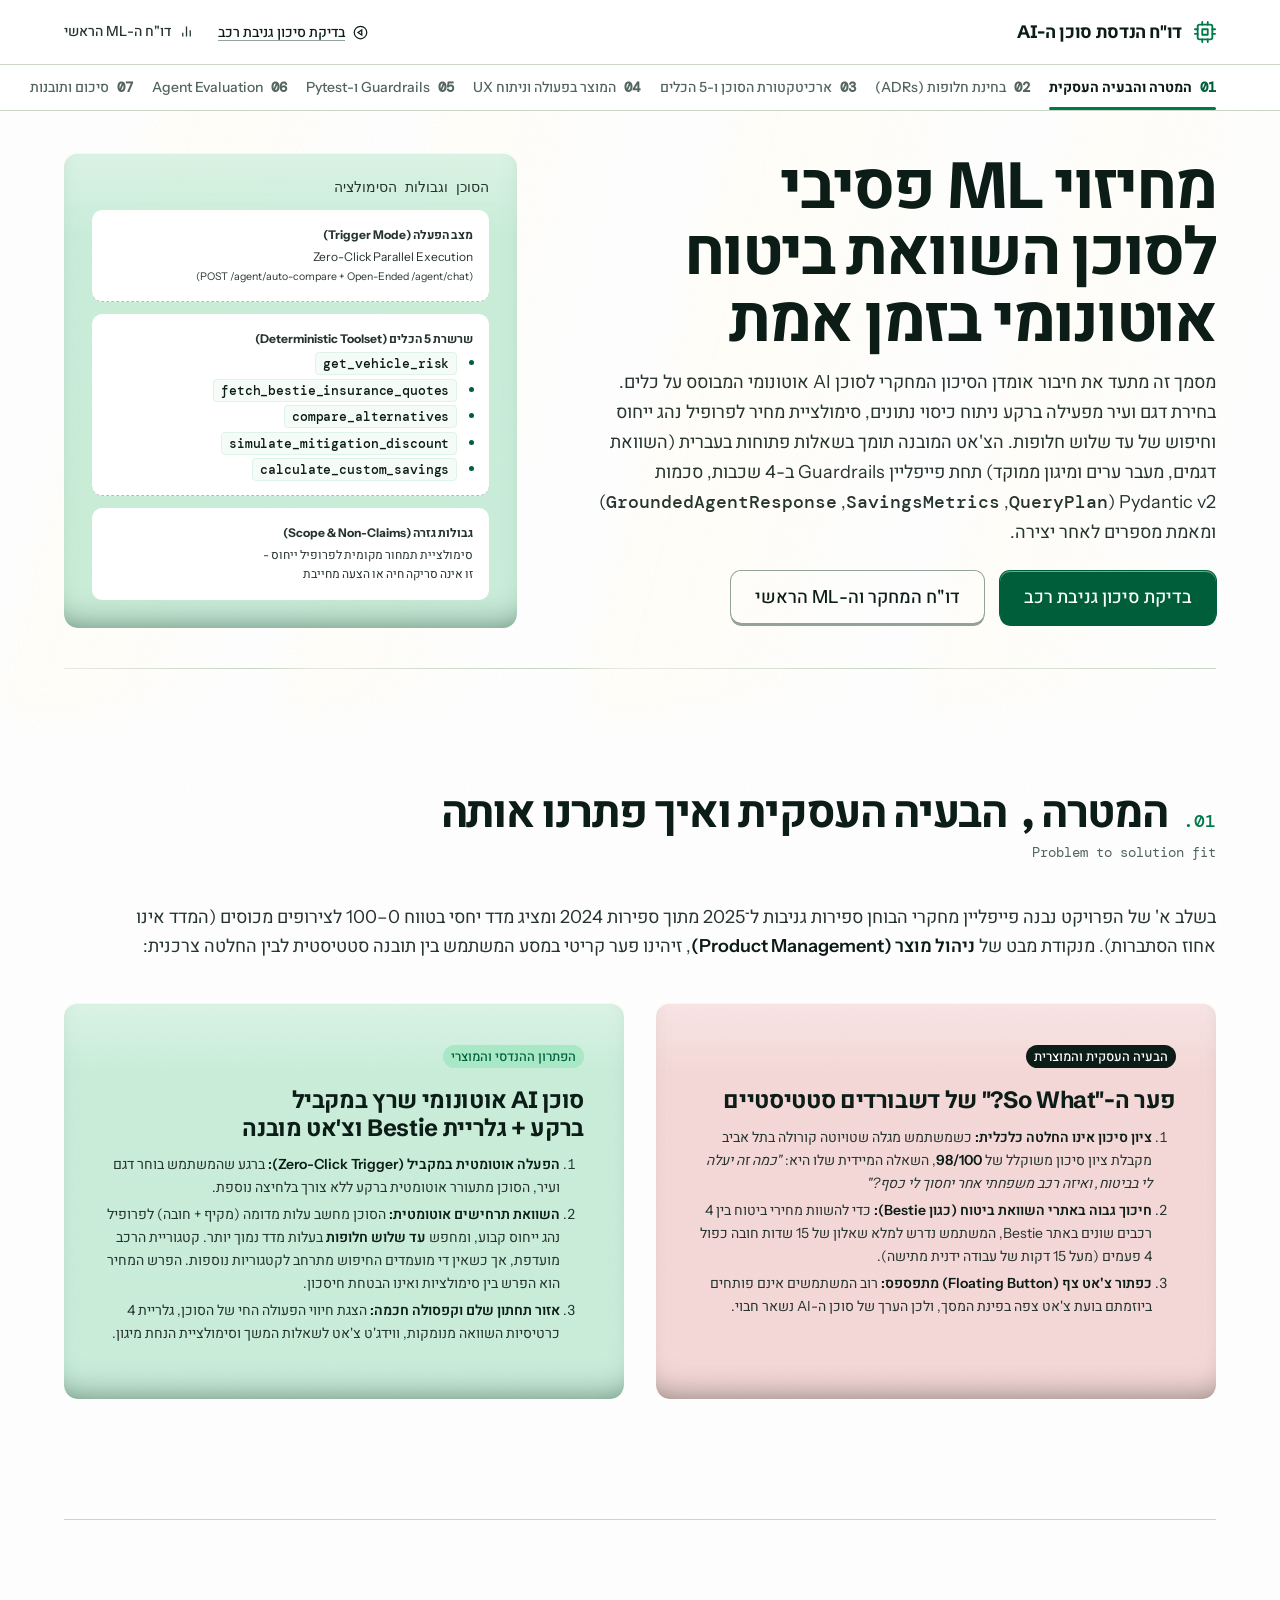
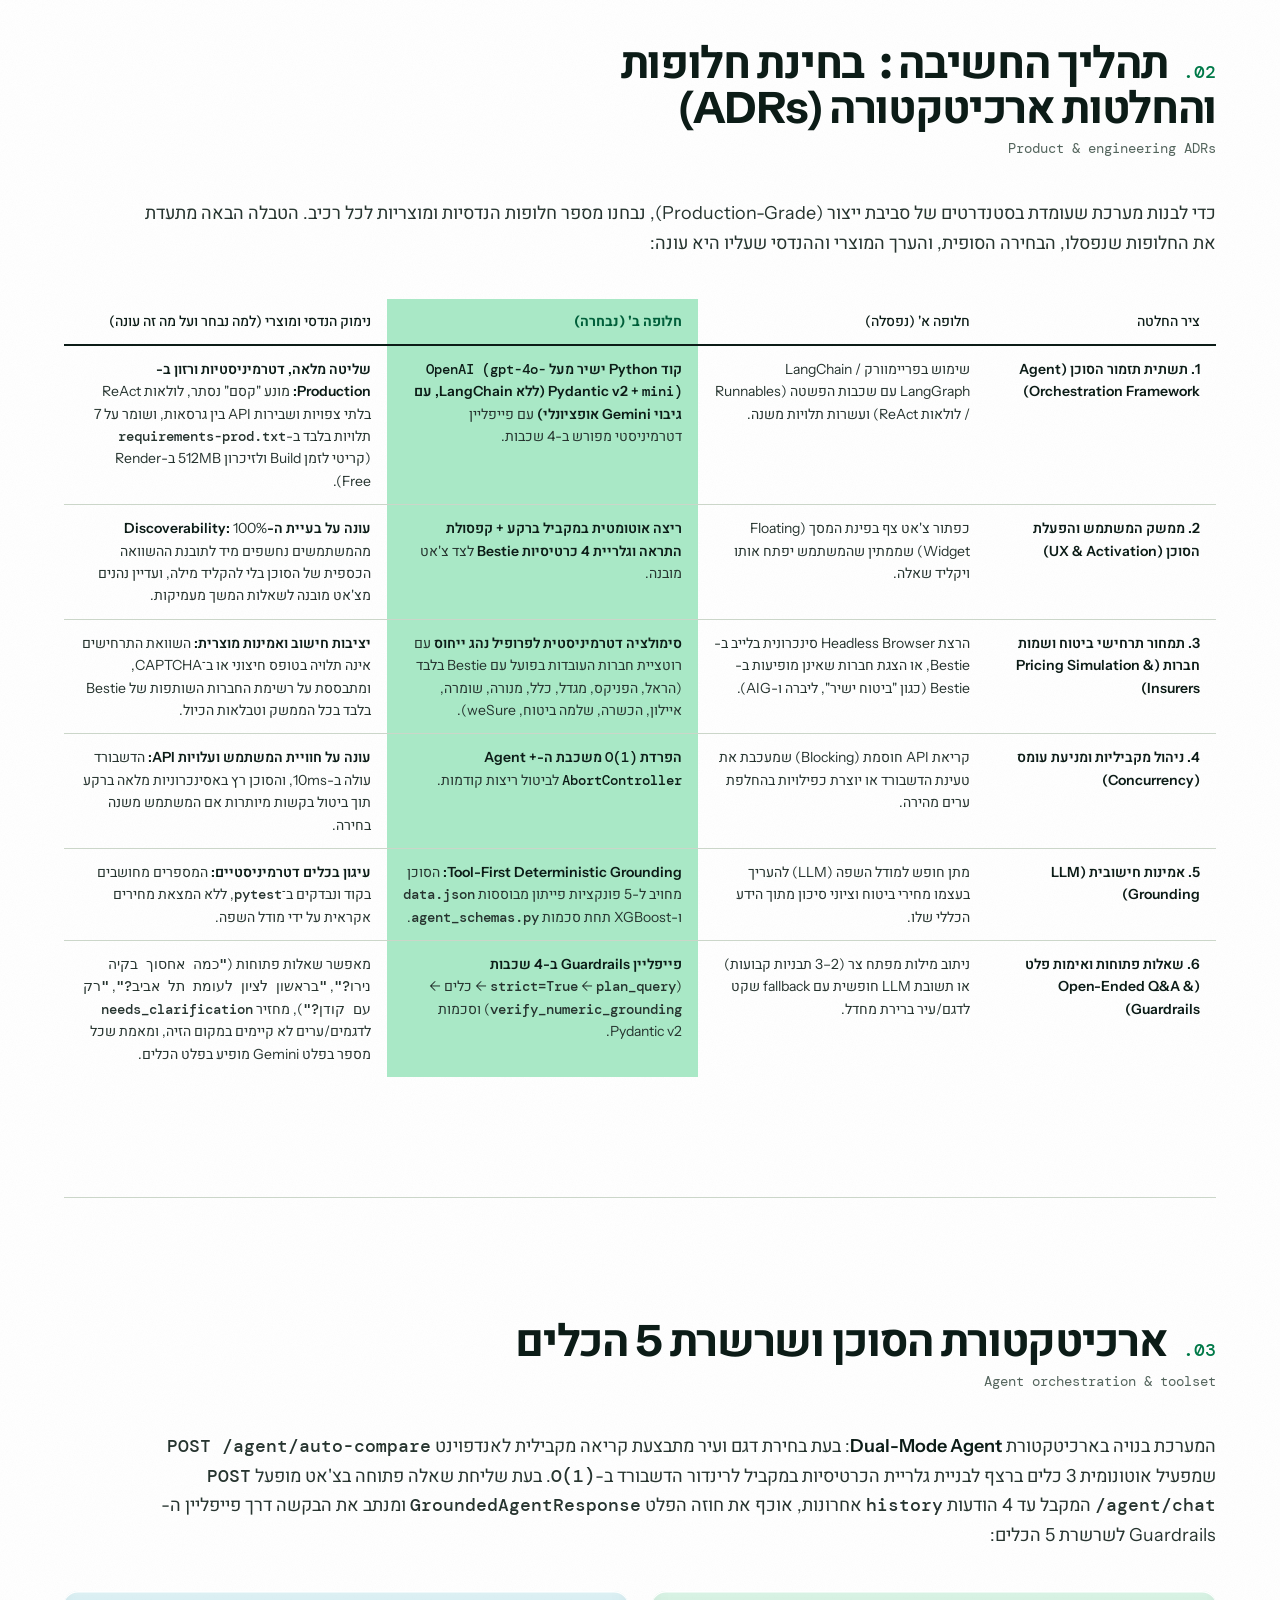
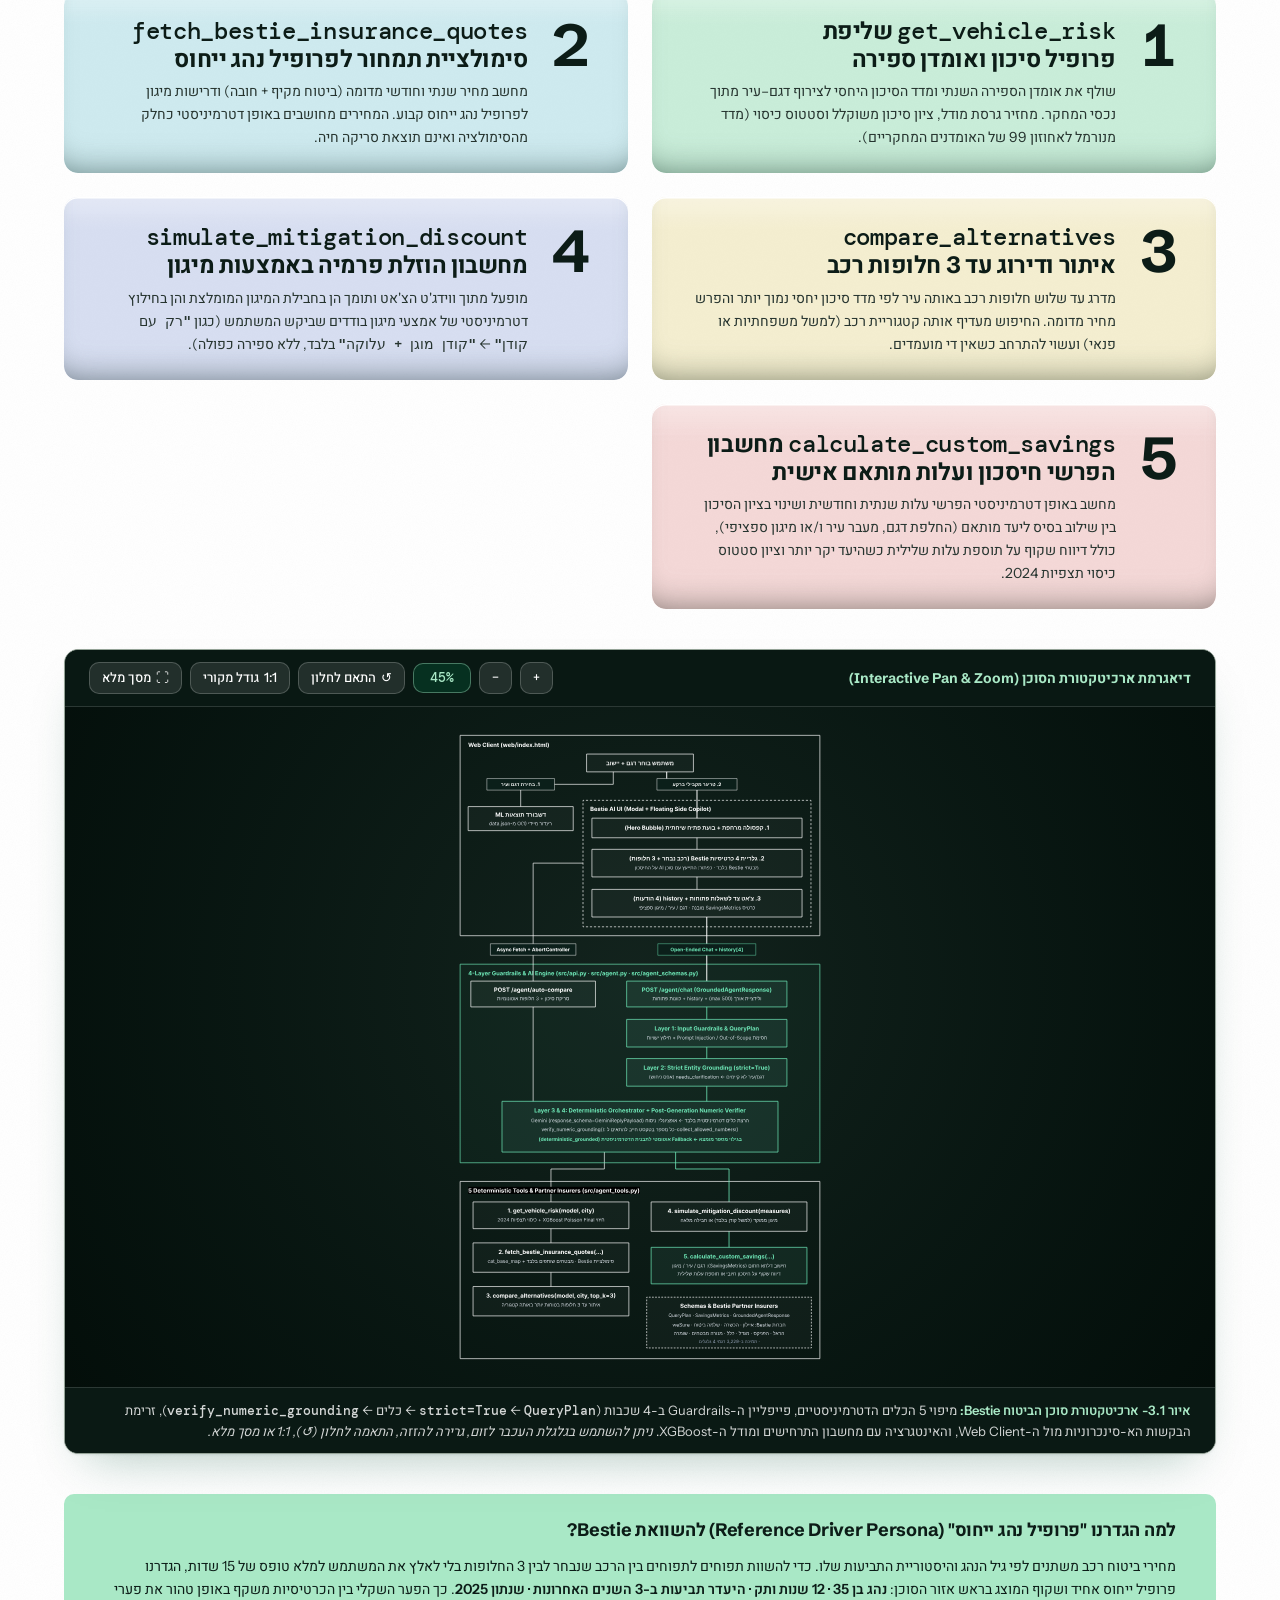
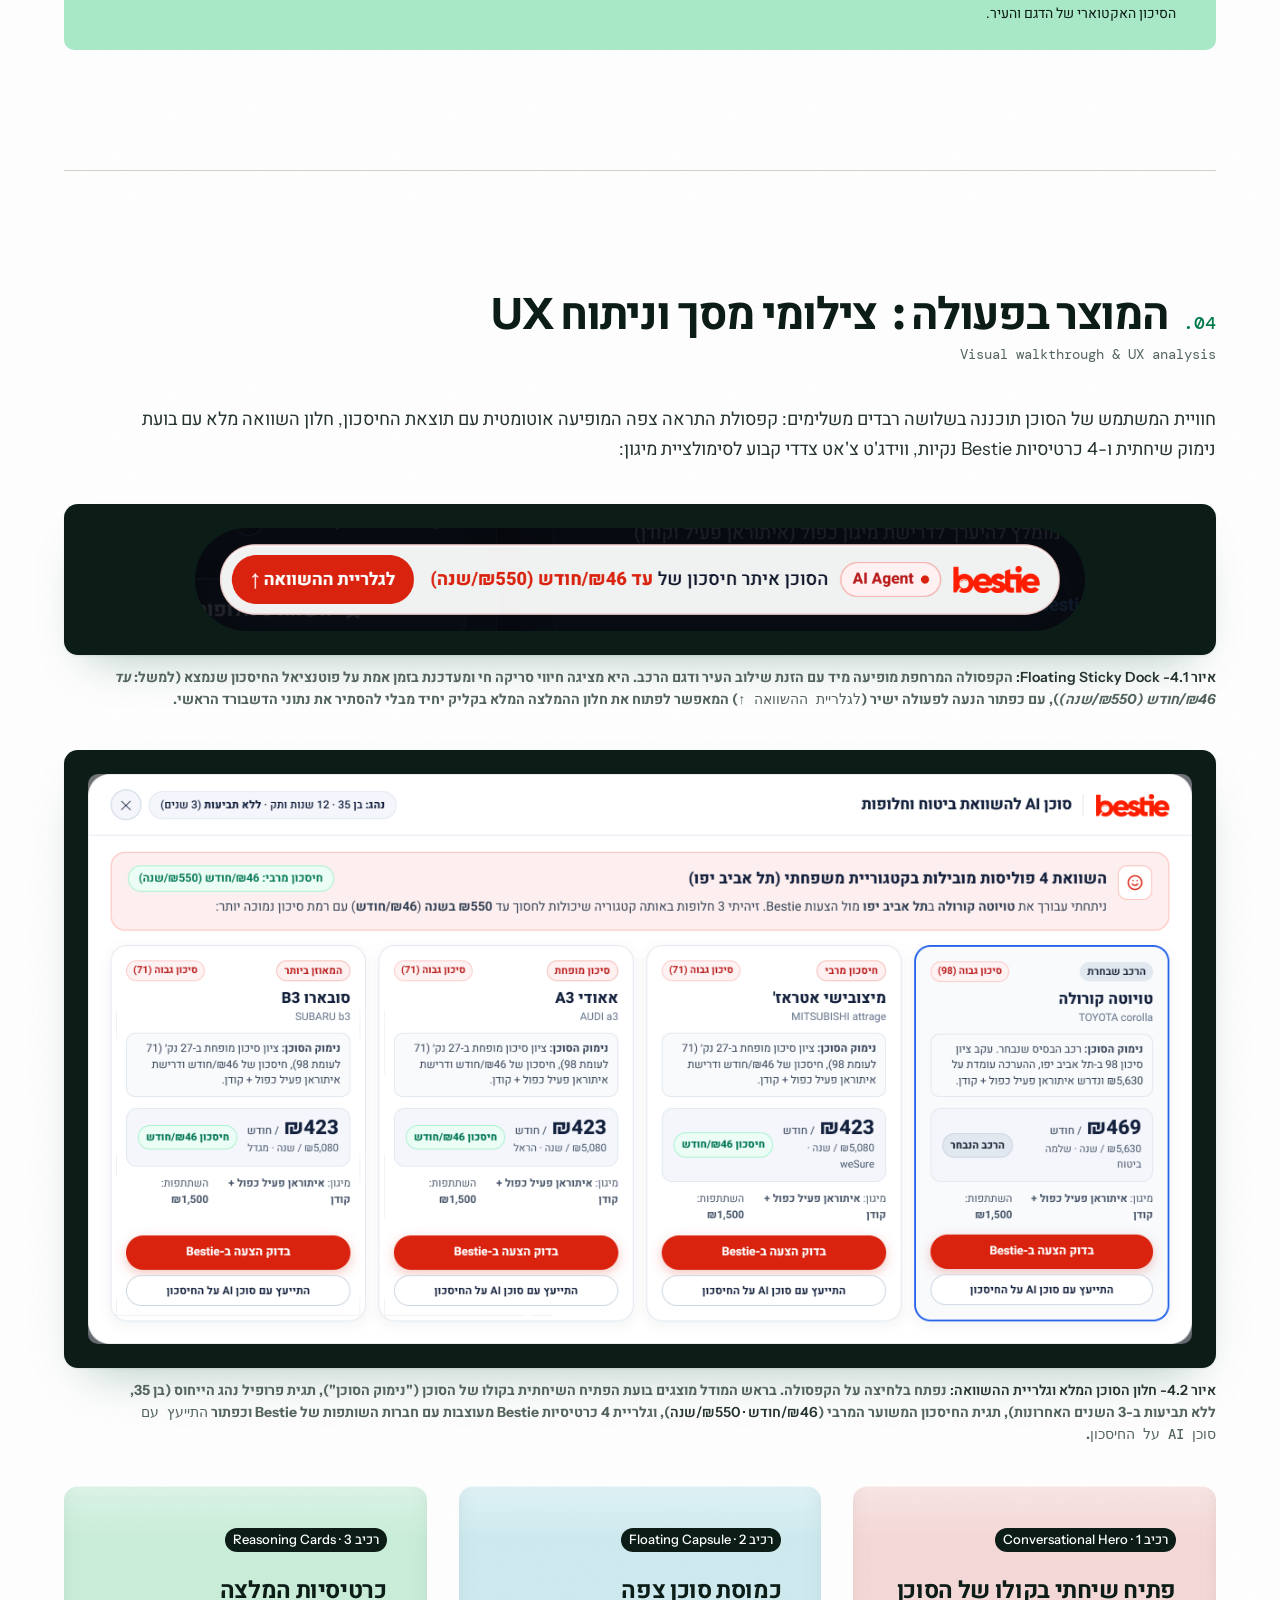
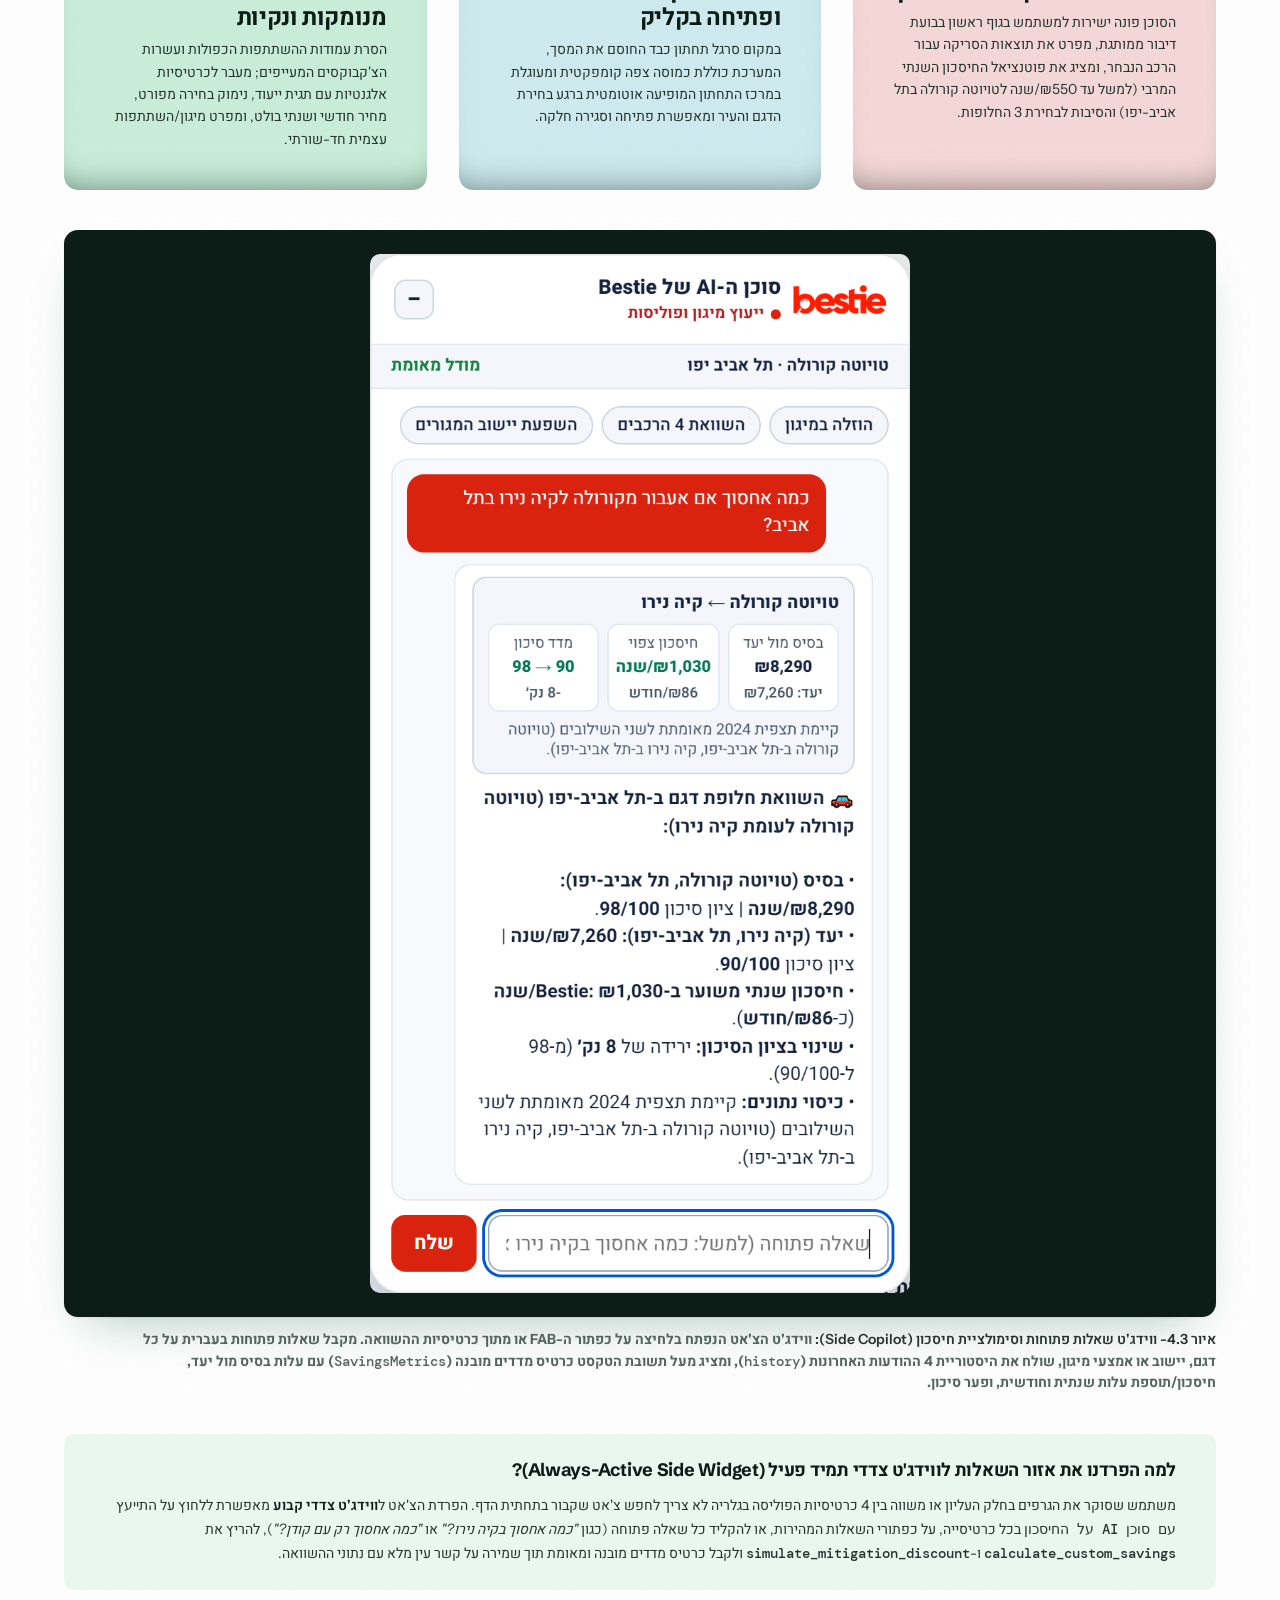
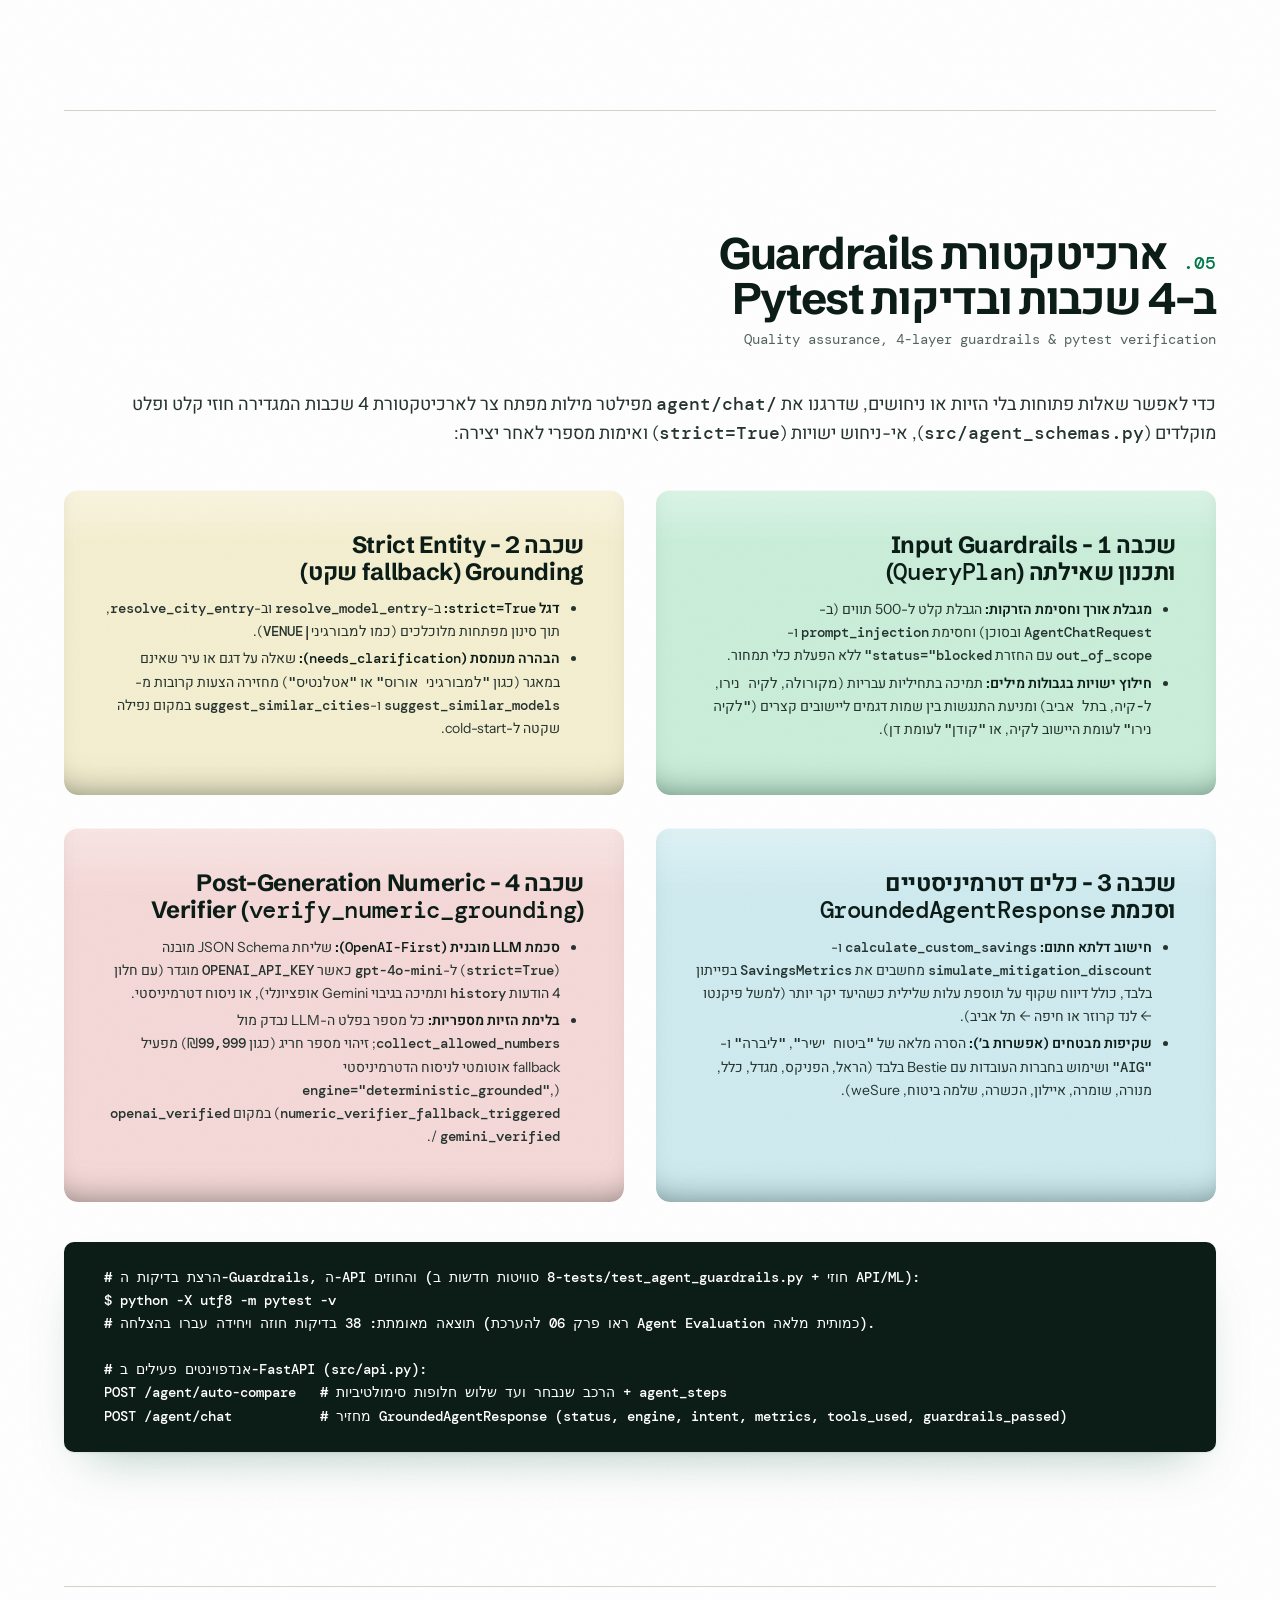
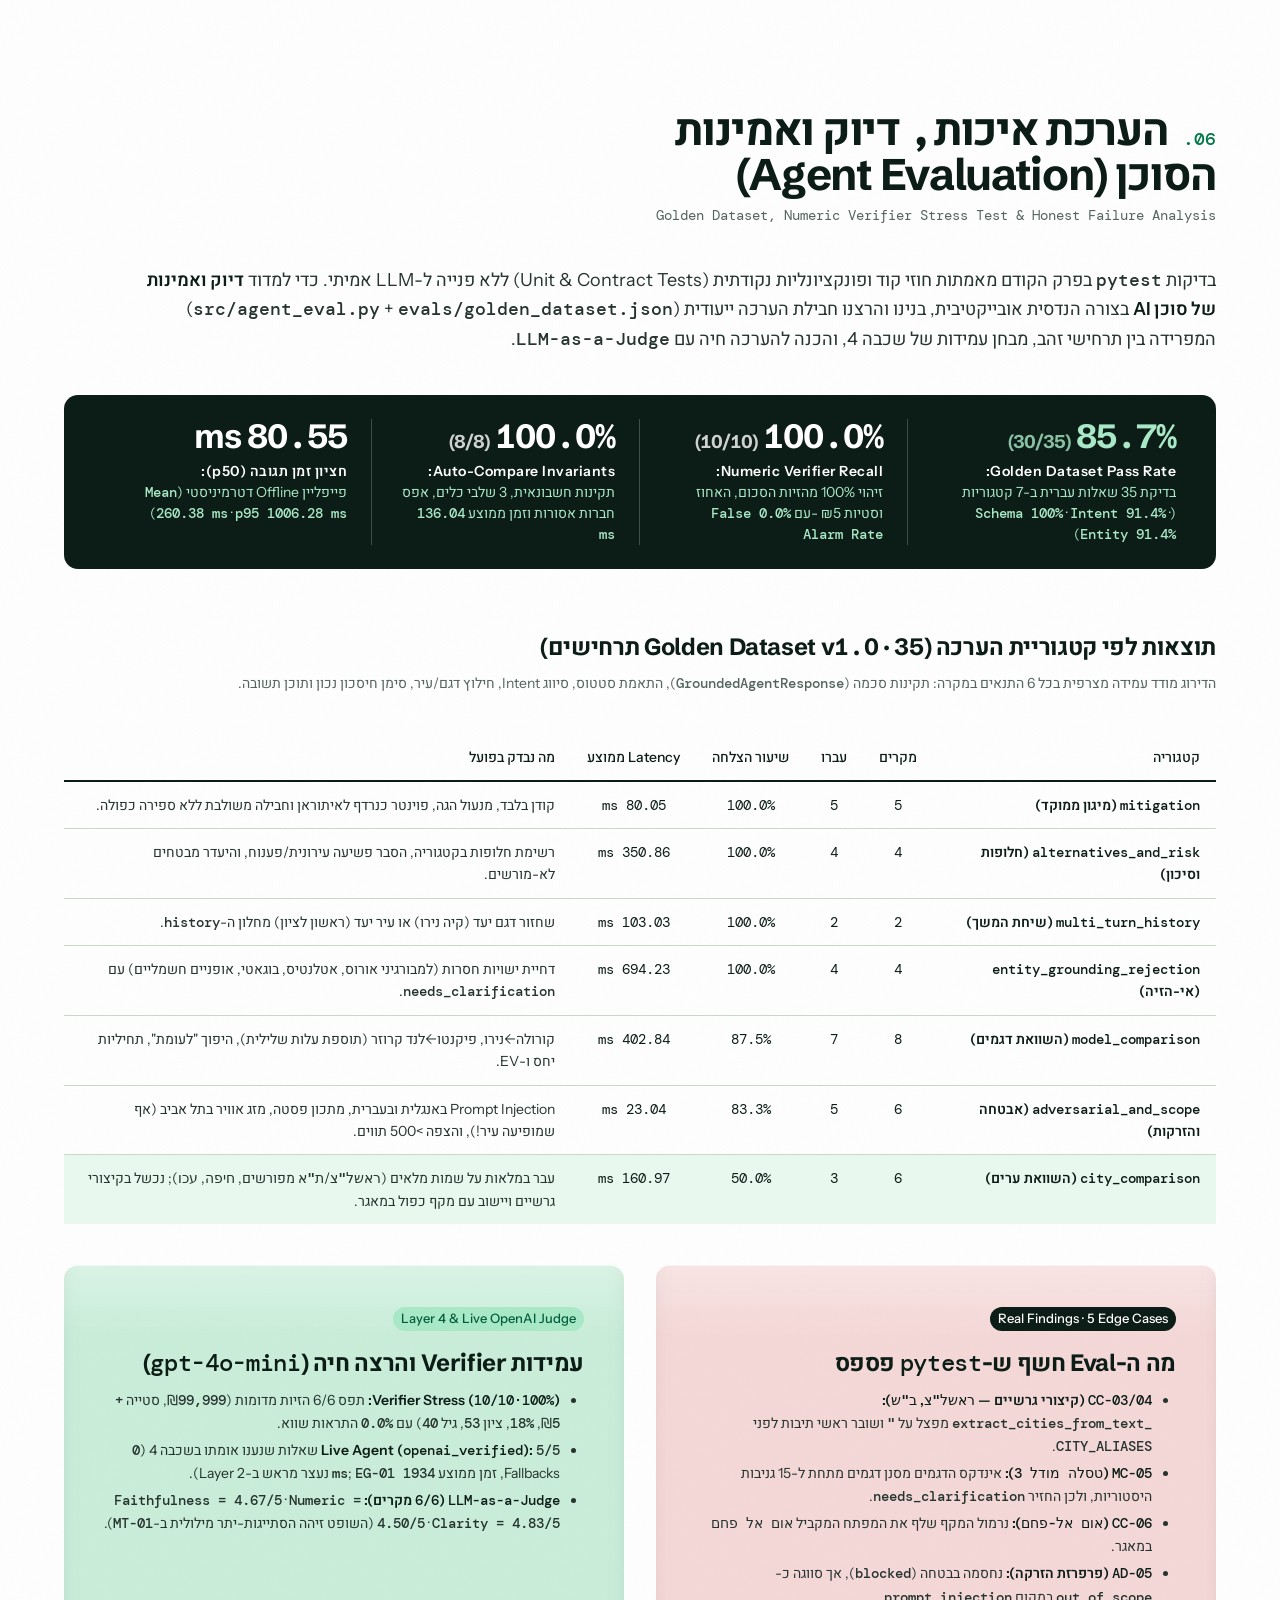
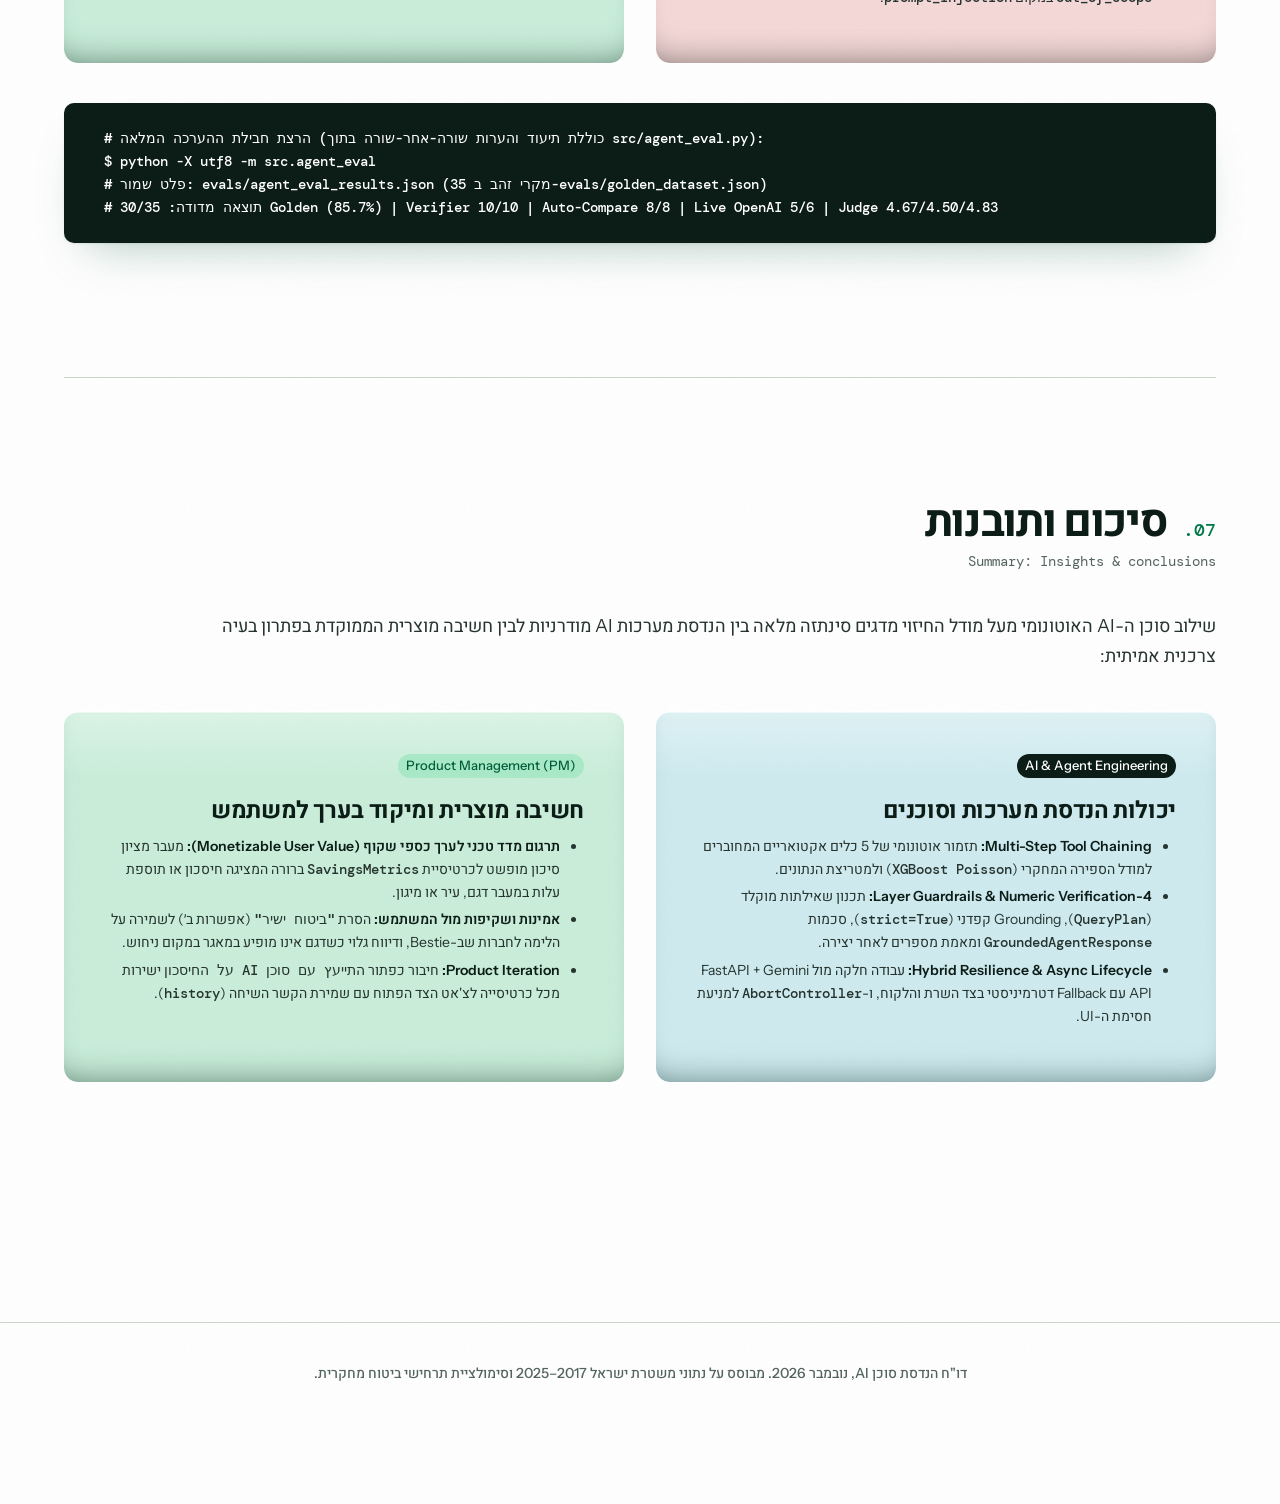
==== commit 1dcab5d2: "Sync agent evals, guardrails, docs, and updated product screenshots in final.html" ====
--- a/web/agent_report.html
+++ b/web/agent_report.html
@@ -253,7 +253,7 @@
         code {
             font-family: var(--font-outlier);
             font-weight: 500;
-            font-size: 0.88em;
+            font-size: 1em;
             overflow-wrap: break-word;
         }
 
@@ -681,6 +681,7 @@
         .metric-label strong {
             color: #ffffff;
             font-weight: 600;
+            letter-spacing: 0.5px;
         }
 
         /* ── the signature: the contract as a pharmacy tray ── */
@@ -1871,7 +1872,8 @@
                 <a class="mobile-drawer-link" href="#sec3">03 · ארכיטקטורת הסוכן ו-5 הכלים</a>
                 <a class="mobile-drawer-link" href="#sec4">04 · המוצר בפעולה וניתוח UX</a>
                 <a class="mobile-drawer-link" href="#sec5">05 · Guardrails, סכמות פלט ובדיקות Pytest</a>
-                <a class="mobile-drawer-link" href="#sec6">06 · סיכום ותובנות</a>
+                <a class="mobile-drawer-link" href="#sec6">06 · הערכת איכות ודיוק (Agent Evaluation)</a>
+                <a class="mobile-drawer-link" href="#sec7">07 · סיכום ותובנות</a>
             </div>
         </div>
 
@@ -1883,8 +1885,9 @@
                 <a class="chap-nav-pill" href="#sec2"><span class="pill-num">02</span> בחינת חלופות (ADRs)</a>
                 <a class="chap-nav-pill" href="#sec3"><span class="pill-num">03</span> ארכיטקטורת הסוכן ו-5 הכלים</a>
                 <a class="chap-nav-pill" href="#sec4"><span class="pill-num">04</span> המוצר בפעולה וניתוח UX</a>
-                <a class="chap-nav-pill" href="#sec5"><span class="pill-num">05</span> Guardrails ובדיקות Pytest</a>
-                <a class="chap-nav-pill" href="#sec6"><span class="pill-num">06</span> סיכום ותובנות</a>
+                <a class="chap-nav-pill" href="#sec5"><span class="pill-num">05</span> Guardrails ו-Pytest</a>
+                <a class="chap-nav-pill" href="#sec6"><span class="pill-num">06</span> Agent Evaluation</a>
+                <a class="chap-nav-pill" href="#sec7"><span class="pill-num">07</span> סיכום ותובנות</a>
             </div>
         </nav>
     </header>
@@ -2053,8 +2056,8 @@
                             <td><strong>1. תשתית תזמור הסוכן (Agent Orchestration Framework)</strong></td>
                             <td>שימוש בפריימוורק LangChain / LangGraph עם שכבות הפשטה (Runnables / לולאות ReAct) ועשרות
                                 תלויות משנה.</td>
-                            <td><strong>קוד Python ישיר מעל <code>google-genai</code> + <span dir="ltr"
-                                        style="white-space: nowrap;">Pydantic v2</span> (ללא LangChain)</strong> עם
+                            <td><strong>קוד Python ישיר מעל <code>OpenAI (gpt-4o-mini)</code> + <span dir="ltr"
+                                        style="white-space: nowrap;">Pydantic v2</span> (ללא LangChain, עם גיבוי Gemini אופציונלי)</strong> עם
                                 פייפליין דטרמיניסטי מפורש ב-4 שכבות.</td>
                             <td><strong>שליטה מלאה, דטרמיניסטיות ורזון ב-Production:</strong> מונע "קסם" נסתר, לולאות
                                 ReAct בלתי צפויות ושבירות API בין גרסאות, ושומר על 7 תלויות בלבד
@@ -2432,33 +2435,196 @@
                 <div class="band plastic" style="--t: var(--p-mon);">
                     <h3>שכבה 4 - Post-Generation Numeric Verifier (<code>verify_numeric_grounding</code>)</h3>
                     <ul>
-                        <li><strong>סכמת Gemini מובנית:</strong> שליחת <code>response_schema=GeminiReplyPayload</code>
-                            וחלון 4 הודעות
-                            מ-<code>history</code> כאשר <code>GEMINI_API_KEY</code> מוגדר.</li>
+                        <li><strong>סכמת LLM מובנית (<code>OpenAI-First</code>):</strong> שליחת JSON Schema
+                            מובנה (<code>strict=True</code>) ל-<code>gpt-4o-mini</code> כאשר <code>OPENAI_API_KEY</code> מוגדר
+                            (עם חלון 4 הודעות <code>history</code> ותמיכה בגיבוי Gemini אופציונלי), או ניסוח דטרמיניסטי.</li>
                         <li><strong>בלימת הזיות מספריות:</strong> כל מספר בפלט ה-LLM נבדק מול
                             <code>collect_allowed_numbers</code>;
                             זיהוי מספר חריג (כגון <code>₪99,999</code>) מפעיל fallback אוטומטי לניסוח הדטרמיניסטי
                             (<code>engine="deterministic_grounded"</code>,
-                            <code>numeric_verifier_fallback_triggered</code>).
+                            <code>numeric_verifier_fallback_triggered</code>) במקום <code>openai_verified</code> / <code>gemini_verified</code>.
                         </li>
                     </ul>
                 </div>
             </div>
 
             <pre><code># הרצת בדיקות ה-Guardrails, ה-API והחוזים (8 סוויטות חדשות ב-tests/test_agent_guardrails.py + חוזי API/ML):
-$ python -X utf8 -m pytest -v tests/test_agent_guardrails.py tests/test_api_live.py tests/test_v9_runtime_contract.py tests/test_temporal_validation.py
-# תוצאה מאומתת: 16 passed (0 נכשלו) - כולל אימות שאלות דגם/עיר/קודן, דחיית למבורגיני אורוס/אטלנטיס,
-# חסימת הזרקות פרומפט, בלימת מספר מומצא ₪99,999 ב-Mock של Gemini והיעדר "ביטוח ישיר".
+$ python -X utf8 -m pytest -v
+# תוצאה מאומתת: 38 בדיקות חוזה ויחידה עברו בהצלחה (ראו פרק 06 להערכת Agent Evaluation כמותית מלאה).
 
 # אנדפוינטים פעילים ב-FastAPI (src/api.py):
 POST /agent/auto-compare   # הרכב שנבחר ועד שלוש חלופות סימולטיביות + agent_steps
 POST /agent/chat           # מחזיר GroundedAgentResponse (status, engine, intent, metrics, tools_used, guardrails_passed)</code></pre>
         </section>
 
-        <!-- ═══ CHAPTER 06: PORTFOLIO SUMMARY (AI ENGINEERING + PM) ═══ -->
+        <!-- ═══ CHAPTER 06: AGENT EVALUATION SUITE (GOLDEN DATASET, VERIFIER STRESS & RED TEAMING) ═══ -->
         <section class="report-section section-card" id="sec6">
             <header class="chapter-head">
-                <h2><span class="ch-num">06.</span> סיכום ותובנות </h2>
+                <h2><span class="ch-num">06.</span> הערכת איכות, דיוק ואמינות הסוכן (Agent Evaluation)</h2>
+                <p class="chapter-id">Golden Dataset, Numeric Verifier Stress Test &amp; Honest Failure Analysis</p>
+            </header>
+            <p class="section-intro">
+                בדיקות <code>pytest</code> בפרק הקודם מאמתות חוזי קוד ופונקציונליות נקודתית (Unit &amp; Contract Tests)
+                ללא פנייה ל-LLM אמיתי. כדי למדוד <strong>דיוק ואמינות של סוכן AI</strong> בצורה הנדסית אובייקטיבית,
+                בנינו והרצנו חבילת הערכה ייעודית (<code>src/agent_eval.py</code> +
+                <code>evals/golden_dataset.json</code>)
+                המפרידה בין תרחישי זהב, מבחן עמידות של שכבה 4, והכנה להערכה חיה עם <code>LLM-as-a-Judge</code>.
+            </p>
+
+            <!-- 4 KPI Figures on the dark band -->
+            <div class="hero-figures" style="margin-top: var(--space-xl);">
+                <div class="metric-card metric-card--lead">
+                    <div class="metric-value" dir="ltr">85.7% <span
+                            style="font-size: 0.55em; opacity: 0.8;">(30/35)</span></div>
+                    <div class="metric-label"><strong>Golden Dataset Pass Rate:</strong><br>
+                        בדיקת 35 שאלות עברית ב-7 קטגוריות (<code>Schema 100%</code> · <code>Intent 91.4%</code> ·
+                        <code>Entity 91.4%</code>)
+                    </div>
+                </div>
+                <div class="metric-card">
+                    <div class="metric-value" dir="ltr">100.0% <span
+                            style="font-size: 0.55em; opacity: 0.8;">(10/10)</span></div>
+                    <div class="metric-label"><strong>Numeric Verifier Recall:</strong><br>
+                        זיהוי 100% מהזיות הסכום, האחוז וסטיות ₪5 -עם <code>0.0% False Alarm Rate</code></div>
+                </div>
+                <div class="metric-card">
+                    <div class="metric-value" dir="ltr">100.0% <span
+                            style="font-size: 0.55em; opacity: 0.8;">(8/8)</span></div>
+                    <div class="metric-label"><strong>Auto-Compare Invariants:</strong><br>
+                        תקינות חשבונאית, 3 שלבי כלים, אפס חברות אסורות וזמן ממוצע <code>136.04 ms</code></div>
+                </div>
+                <div class="metric-card">
+                    <div class="metric-value" dir="ltr">80.55 ms</div>
+                    <div class="metric-label"><strong>חציון זמן תגובה (p50):</strong><br>
+                        פייפליין Offline דטרמיניסטי (<code>Mean 260.38 ms</code> · <code>p95 1006.28 ms</code>)</div>
+                </div>
+            </div>
+
+            <h3 class="block-head">תוצאות לפי קטגוריית הערכה (Golden Dataset v1.0 · 35 תרחישים)</h3>
+            <p class="block-sub">
+                הדירוג מודד עמידה מצרפית בכל 6 התנאים במקרה: תקינות סכמה (<code>GroundedAgentResponse</code>), התאמת
+                סטטוס, סיווג Intent, חילוץ דגם/עיר, סימן חיסכון נכון ותוכן תשובה.
+            </p>
+
+            <div class="tbl-wrap">
+                <table class="tbl">
+                    <thead>
+                        <tr>
+                            <th>קטגוריה</th>
+                            <th class="c">מקרים</th>
+                            <th class="c">עברו</th>
+                            <th class="c">שיעור הצלחה</th>
+                            <th class="c">Latency ממוצע</th>
+                            <th>מה נבדק בפועל</th>
+                        </tr>
+                    </thead>
+                    <tbody>
+                        <tr>
+                            <td><strong><code>mitigation</code> (מיגון ממוקד)</strong></td>
+                            <td class="c num">5</td>
+                            <td class="c num">5</td>
+                            <td class="c num">100.0%</td>
+                            <td class="c num">80.05 ms</td>
+                            <td>קודן בלבד, מנעול הגה, פוינטר כנרדף לאיתוראן וחבילה משולבת ללא ספירה כפולה.</td>
+                        </tr>
+                        <tr>
+                            <td><strong><code>alternatives_and_risk</code> (חלופות וסיכון)</strong></td>
+                            <td class="c num">4</td>
+                            <td class="c num">4</td>
+                            <td class="c num">100.0%</td>
+                            <td class="c num">350.86 ms</td>
+                            <td>רשימת חלופות בקטגוריה, הסבר פשיעה עירונית/פענוח, והיעדר מבטחים לא-מורשים.</td>
+                        </tr>
+                        <tr>
+                            <td><strong><code>multi_turn_history</code> (שיחת המשך)</strong></td>
+                            <td class="c num">2</td>
+                            <td class="c num">2</td>
+                            <td class="c num">100.0%</td>
+                            <td class="c num">103.03 ms</td>
+                            <td>שחזור דגם יעד (קיה נירו) או עיר יעד (ראשון לציון) מחלון ה-<code>history</code>.</td>
+                        </tr>
+                        <tr>
+                            <td><strong><code>entity_grounding_rejection</code> (אי-הזיה)</strong></td>
+                            <td class="c num">4</td>
+                            <td class="c num">4</td>
+                            <td class="c num">100.0%</td>
+                            <td class="c num">694.23 ms</td>
+                            <td>דחיית ישויות חסרות (למבורגיני אורוס, אטלנטיס, בוגאטי, אופניים חשמליים) עם
+                                <code>needs_clarification</code>.
+                            </td>
+                        </tr>
+                        <tr>
+                            <td><strong><code>model_comparison</code> (השוואת דגמים)</strong></td>
+                            <td class="c num">8</td>
+                            <td class="c num">7</td>
+                            <td class="c num">87.5%</td>
+                            <td class="c num">402.84 ms</td>
+                            <td>קורולה←נירו, פיקנטו←לנד קרוזר (תוספת עלות שלילית), היפוך "לעומת", תחיליות יחס ו-EV.</td>
+                        </tr>
+                        <tr>
+                            <td><strong><code>adversarial_and_scope</code> (אבטחה והזרקות)</strong></td>
+                            <td class="c num">6</td>
+                            <td class="c num">5</td>
+                            <td class="c num">83.3%</td>
+                            <td class="c num">23.04 ms</td>
+                            <td>Prompt Injection באנגלית ובעברית, מתכון פסטה, מזג אוויר בתל אביב (אף שמופיעה עיר!),
+                                והצפה &gt;500 תווים.</td>
+                        </tr>
+                        <tr class="row-hi">
+                            <td><strong><code>city_comparison</code> (השוואת ערים)</strong></td>
+                            <td class="c num">6</td>
+                            <td class="c num">3</td>
+                            <td class="c num">50.0%</td>
+                            <td class="c num">160.97 ms</td>
+                            <td>עבר במלאות על שמות מלאים (<code>ראשל"צ</code>/<code>ת"א</code> מפורשים,
+                                <code>חיפה</code>, <code>עכו</code>); נכשל בקיצורי גרשיים ויישוב עם מקף כפול במאגר.
+                            </td>
+                        </tr>
+                    </tbody>
+                </table>
+            </div>
+
+            <div class="bands">
+                <div class="band plastic" style="--t: var(--p-mon);">
+                    <span class="chip chip-ink">Real Findings · 5 Edge Cases</span>
+                    <h3>מה ה-Eval חשף ש-<code>pytest</code> פספס</h3>
+                    <ul>
+                        <li><strong><code>CC-03/04</code> (קיצורי גרשיים — <code>ראשל"צ</code>, <code>ב"ש</code>):</strong>
+                            <code>_extract_cities_from_text</code> מפצל על <code>"</code> ושובר ראשי תיבות לפני
+                            <code>CITY_ALIASES</code>.</li>
+                        <li><strong><code>MC-05</code> (<code>טסלה מודל 3</code>):</strong>
+                            אינדקס הדגמים מסנן דגמים מתחת ל-15 גניבות היסטוריות, ולכן החזיר <code>needs_clarification</code>.</li>
+                        <li><strong><code>CC-06</code> (<code>אום אל-פחם</code>):</strong>
+                            נרמול המקף שלף את המפתח המקביל <code>אום אל פחם</code> במאגר.</li>
+                        <li><strong><code>AD-05</code> (פרפרזת הזרקה):</strong>
+                            נחסמה בבטחה (<code>blocked</code>), אך סווגה כ-<code>out_of_scope</code> במקום <code>prompt_injection</code>.</li>
+                    </ul>
+                </div>
+
+                <div class="band plastic" style="--t: var(--p-thu);">
+                    <span class="chip chip-mint">Layer 4 &amp; Live OpenAI Judge</span>
+                    <h3>עמידות Verifier והרצה חיה (<code>gpt-4o-mini</code>)</h3>
+                    <ul>
+                        <li><strong>Verifier Stress (<code>10/10</code> · <code>100%</code>):</strong>
+                            תפס 6/6 הזיות מדומות (<code>₪99,999</code>, סטייה <code>+₪5</code>, <code>18%</code>, ציון <code>53</code>, גיל <code>40</code>) עם <code>0.0%</code> התראות שווא.</li>
+                        <li><strong>Live Agent (<code>openai_verified</code>):</strong>
+                            <code>5/5</code> שאלות שנענו אומתו בשכבה 4 (<code>0</code> Fallbacks, זמן ממוצע <code>1934 ms</code>; <code>EG-01</code> נעצר מראש ב-Layer 2).</li>
+                        <li><strong><code>LLM-as-a-Judge</code> (<code>6/6</code> מקרים):</strong>
+                            <code>Faithfulness = 4.67/5</code> · <code>Numeric = 4.50/5</code> · <code>Clarity = 4.83/5</code> (השופט זיהה הסתייגות-יתר מילולית ב-<code>MT-01</code>).</li>
+                    </ul>
+                </div>
+            </div>
+
+            <pre><code># הרצת חבילת ההערכה המלאה (כוללת תיעוד והערות שורה-אחר-שורה בתוך src/agent_eval.py):
+$ python -X utf8 -m src.agent_eval
+# פלט שמור: evals/agent_eval_results.json (35 מקרי זהב ב-evals/golden_dataset.json)
+# תוצאה מדודה: 30/35 Golden (85.7%) | Verifier 10/10 | Auto-Compare 8/8 | Live OpenAI 5/6 | Judge 4.67/4.50/4.83</code></pre>
+        </section>
+
+        <!-- ═══ CHAPTER 07: PORTFOLIO SUMMARY (AI ENGINEERING + PM) ═══ -->
+        <section class="report-section section-card" id="sec7">
+            <header class="chapter-head">
+                <h2><span class="ch-num">07.</span> סיכום ותובנות </h2>
                 <p class="chapter-id"> Summary: Insights &amp; conclusions</p>
             </header>
             <p class="section-intro">
